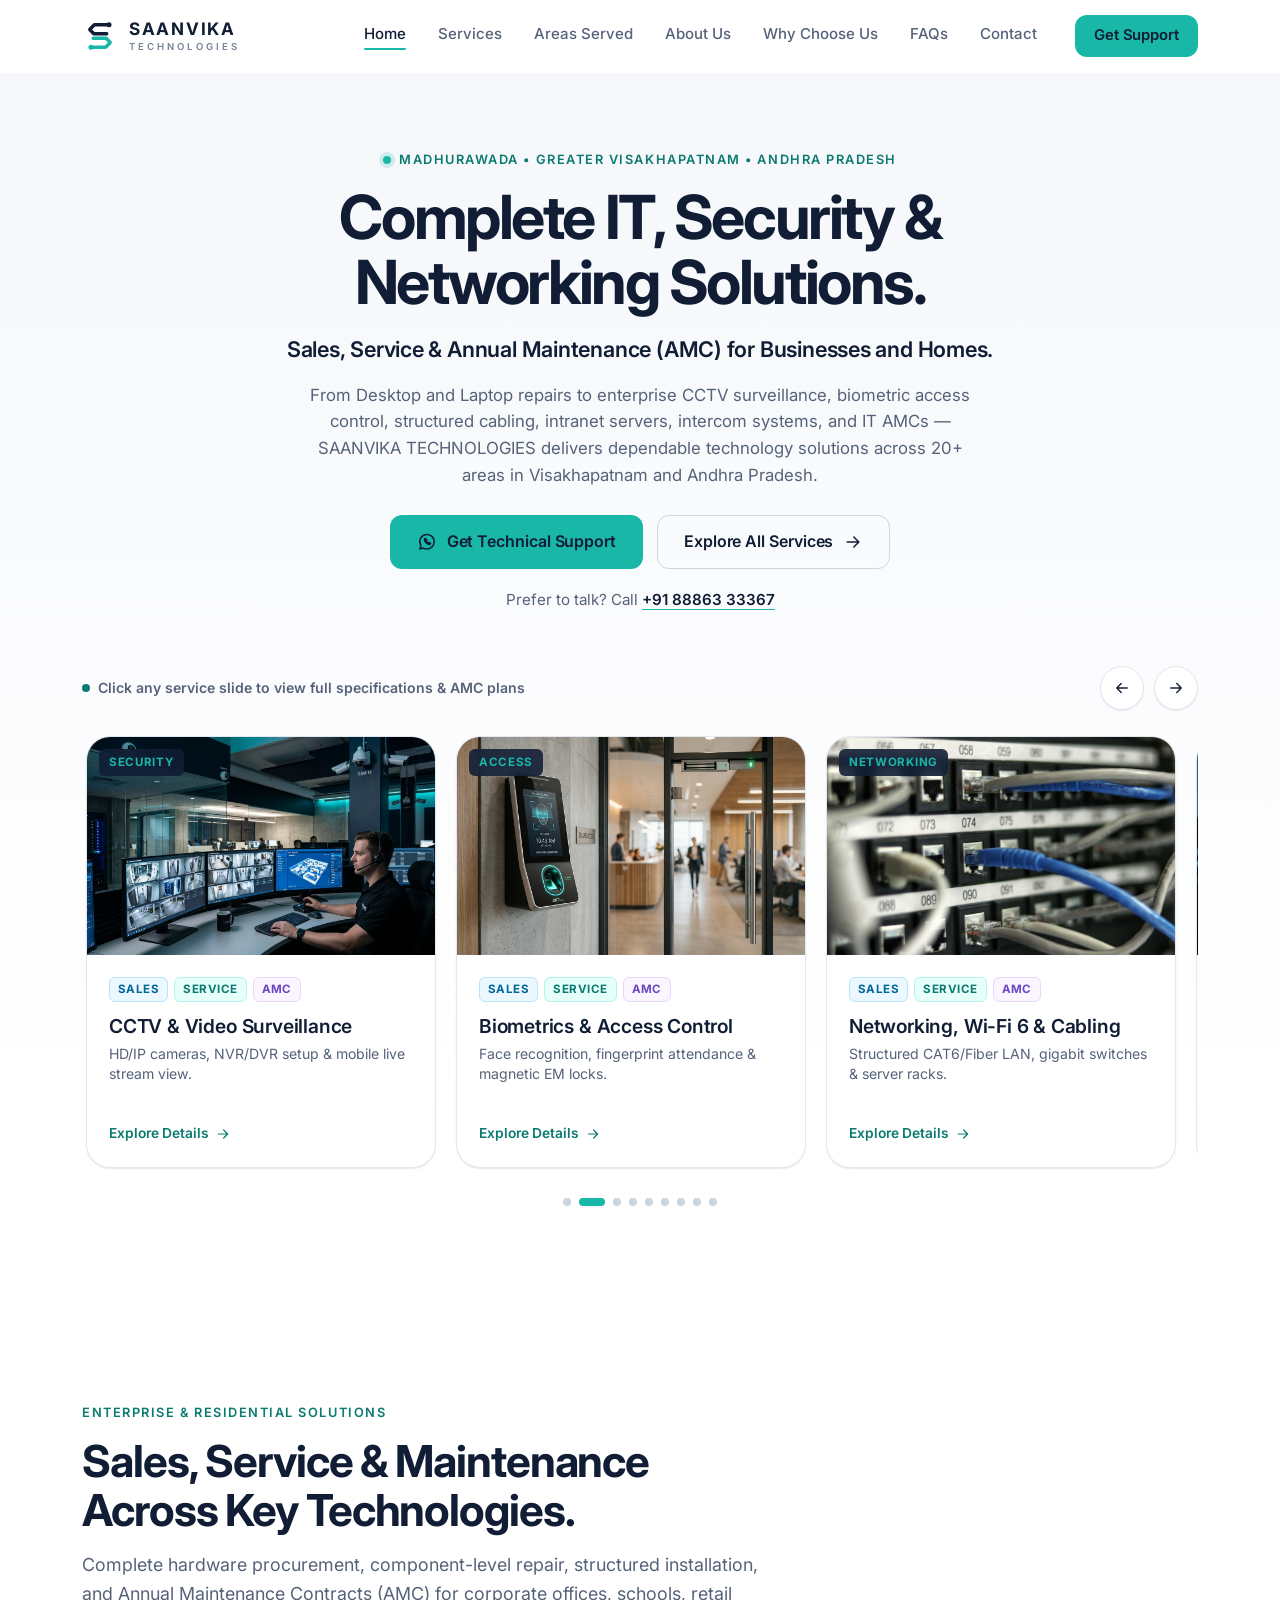
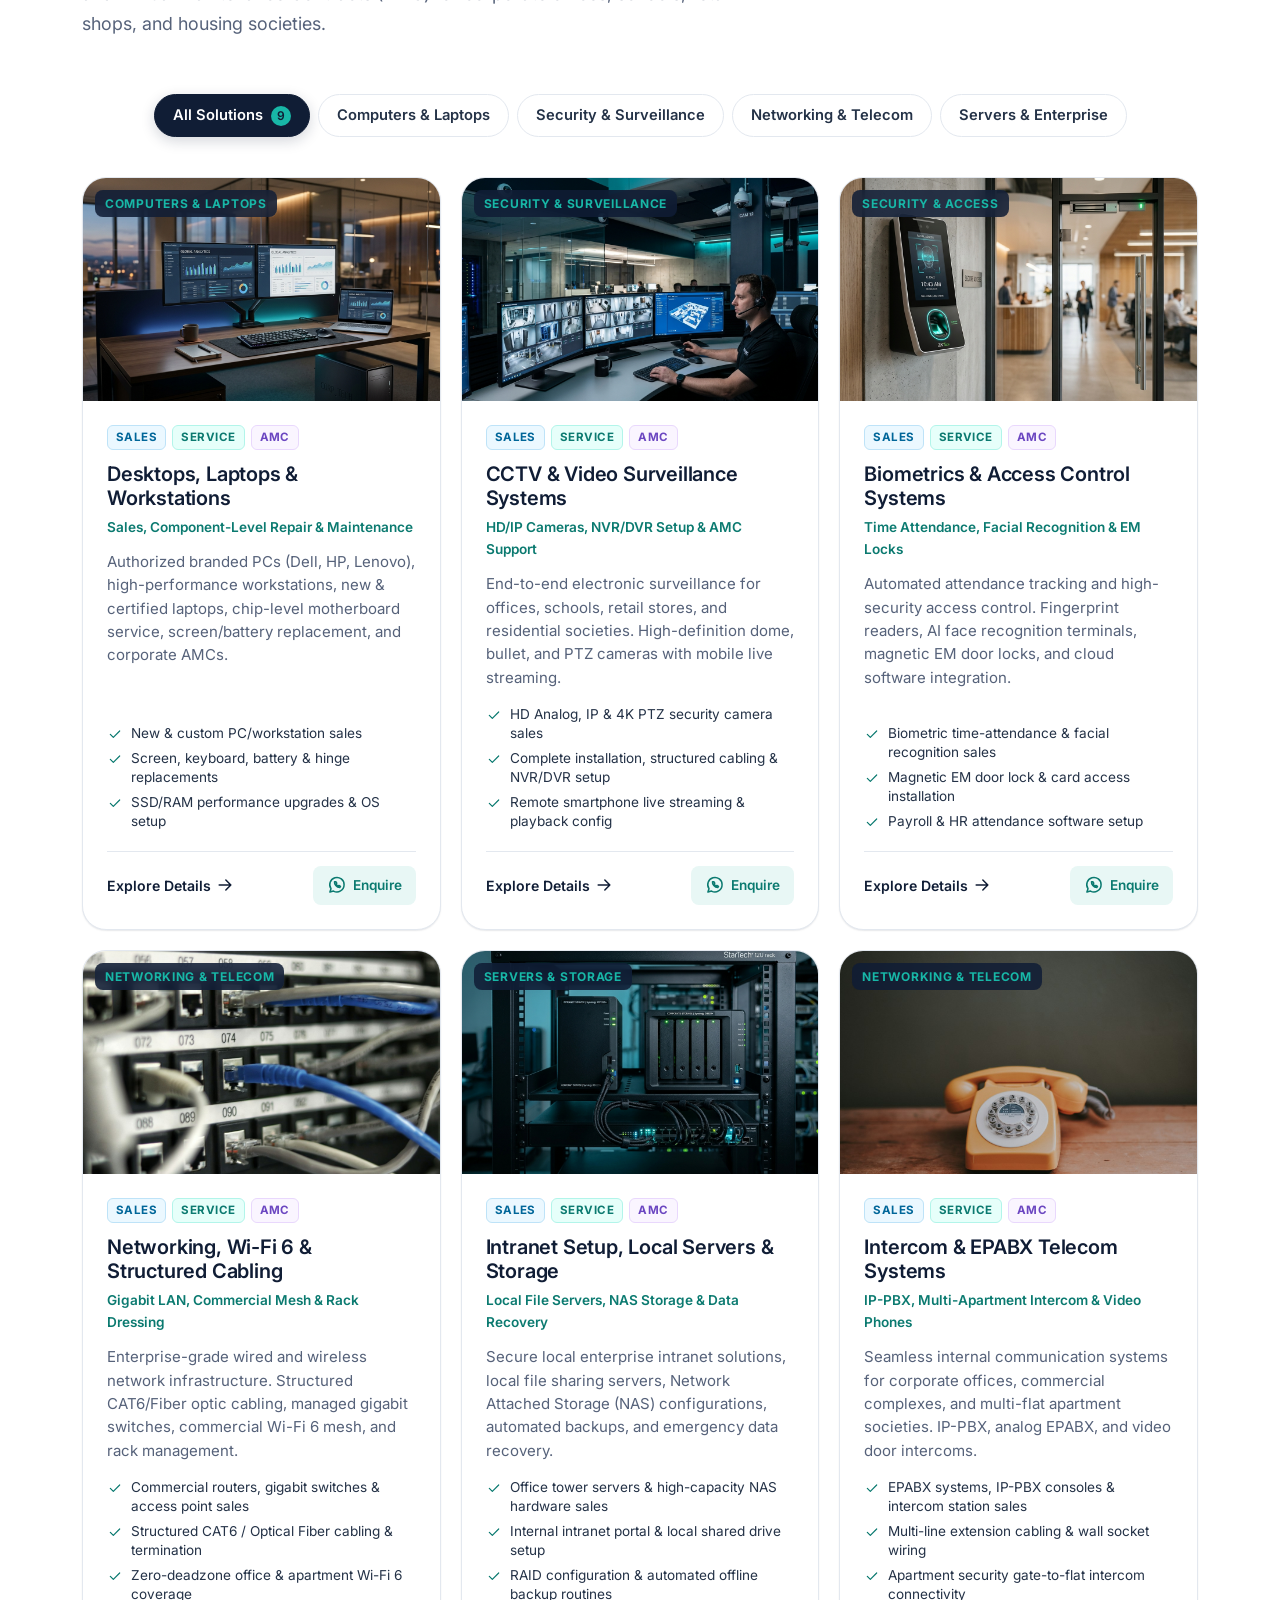
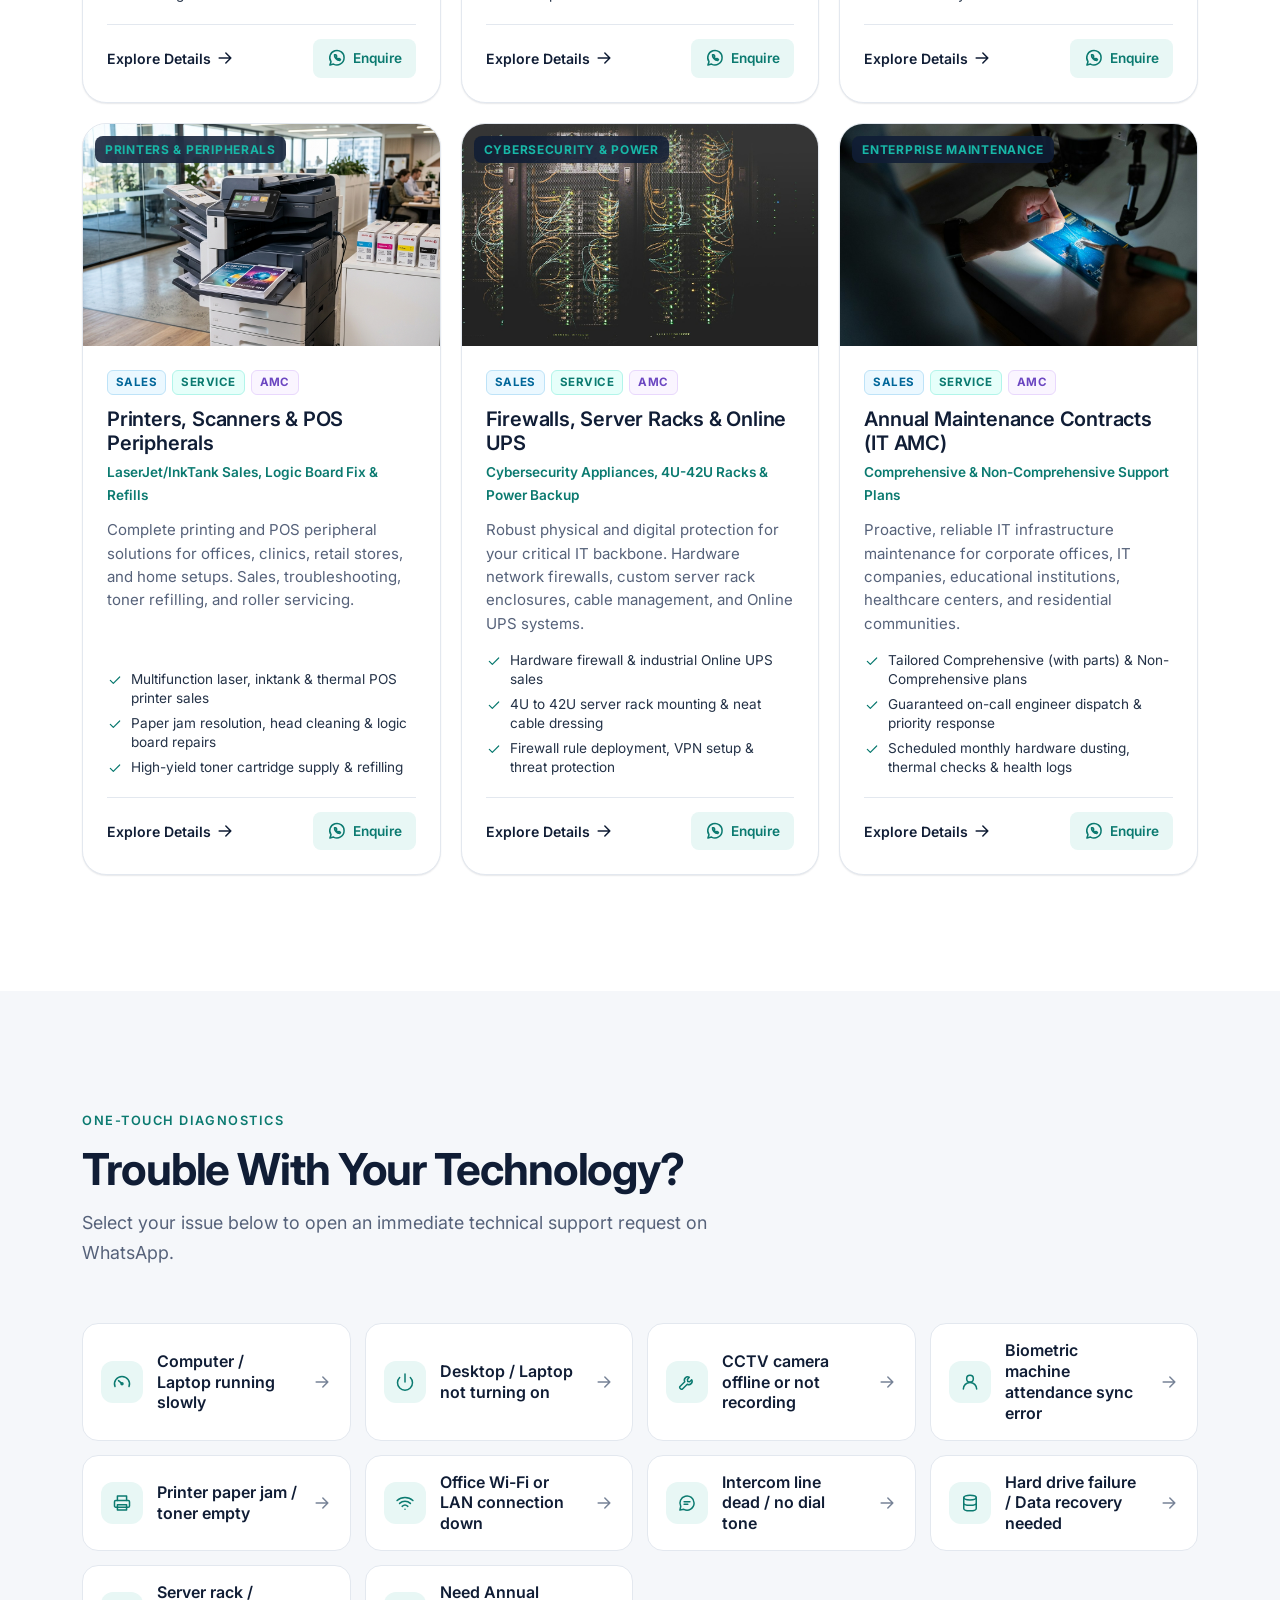
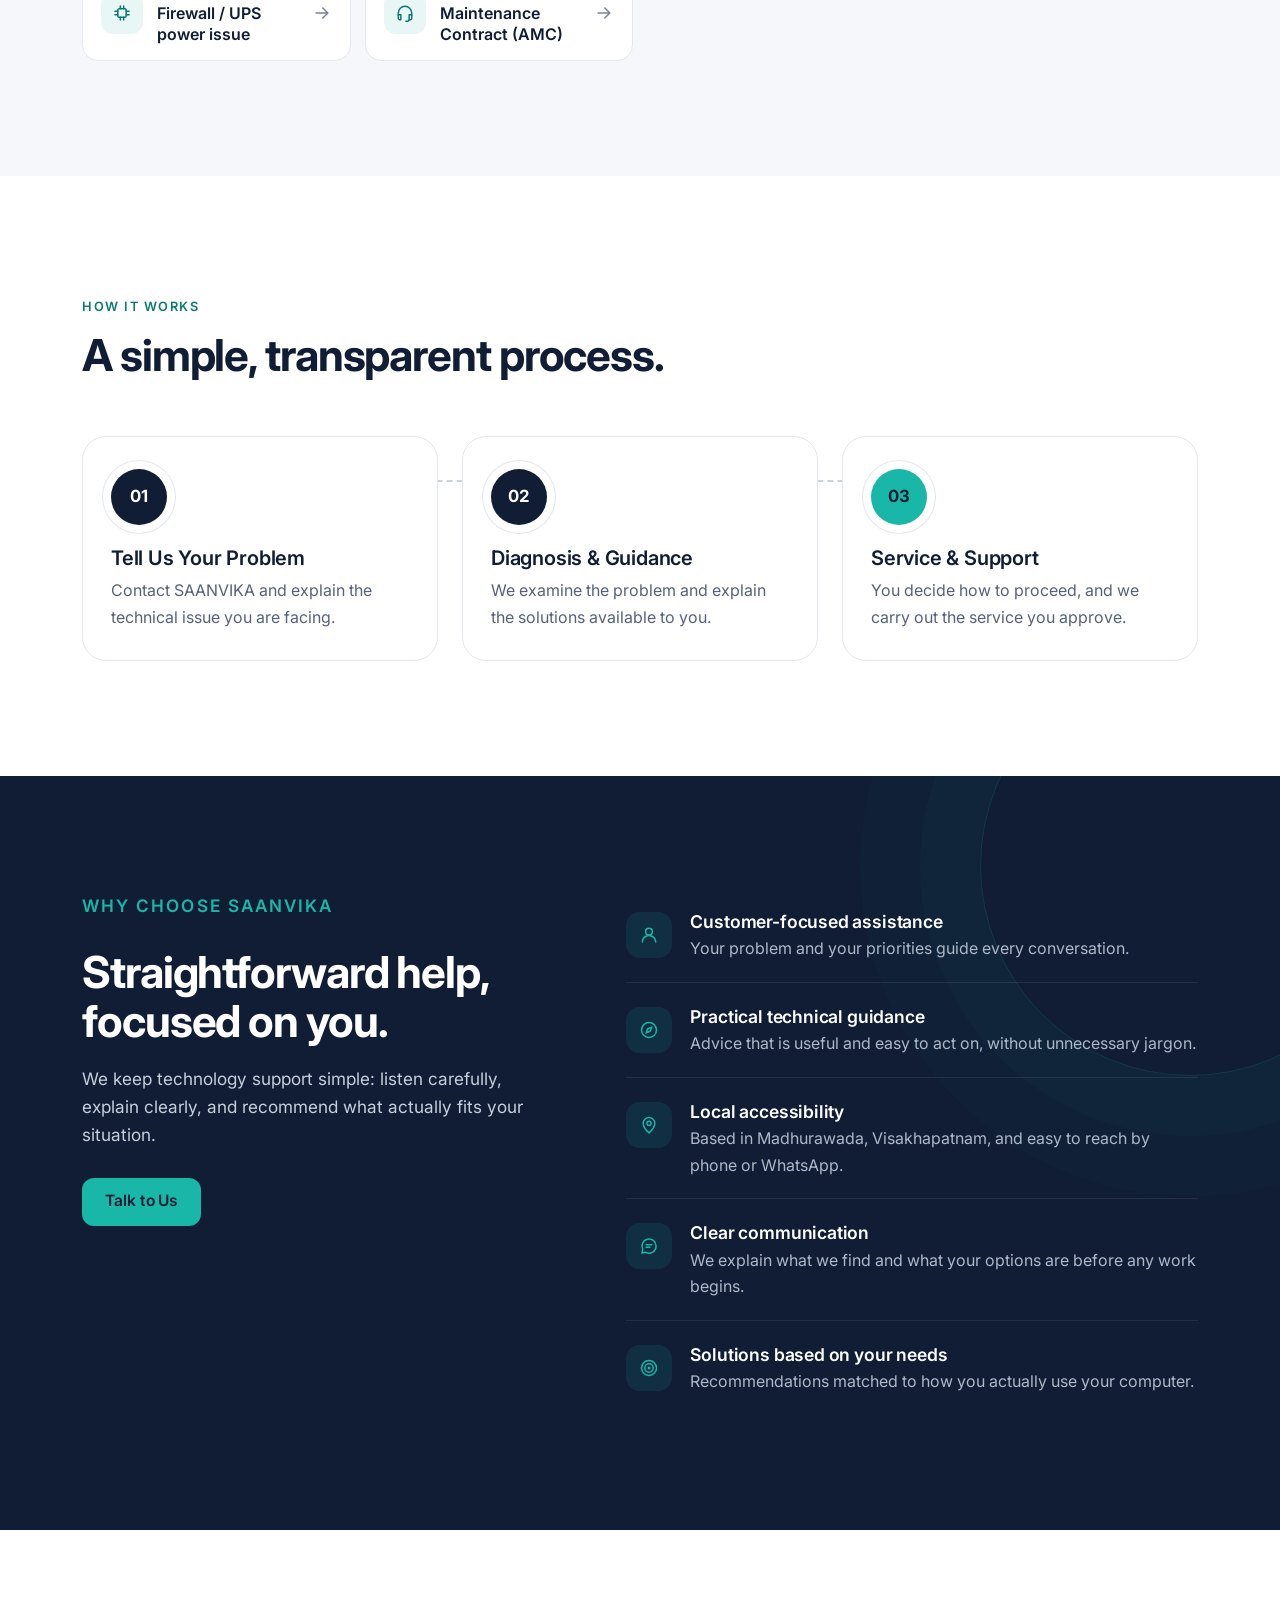
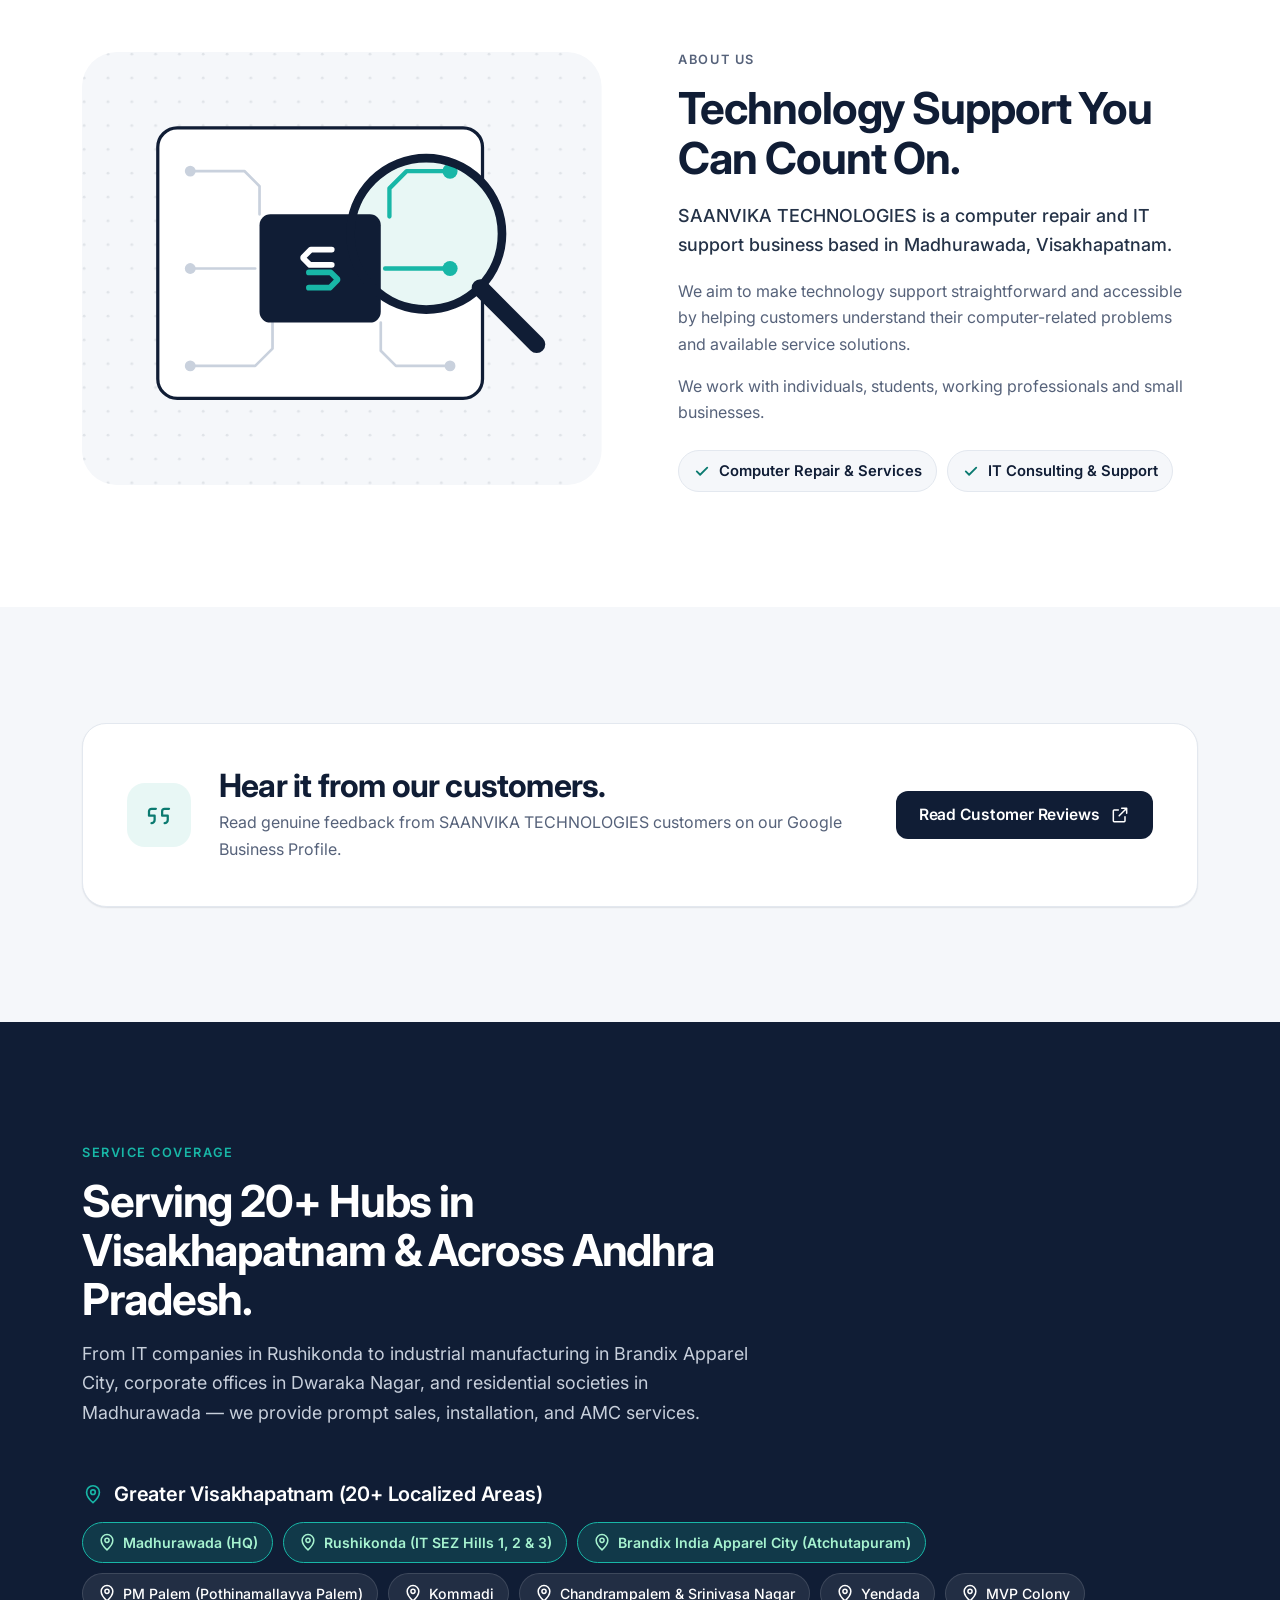
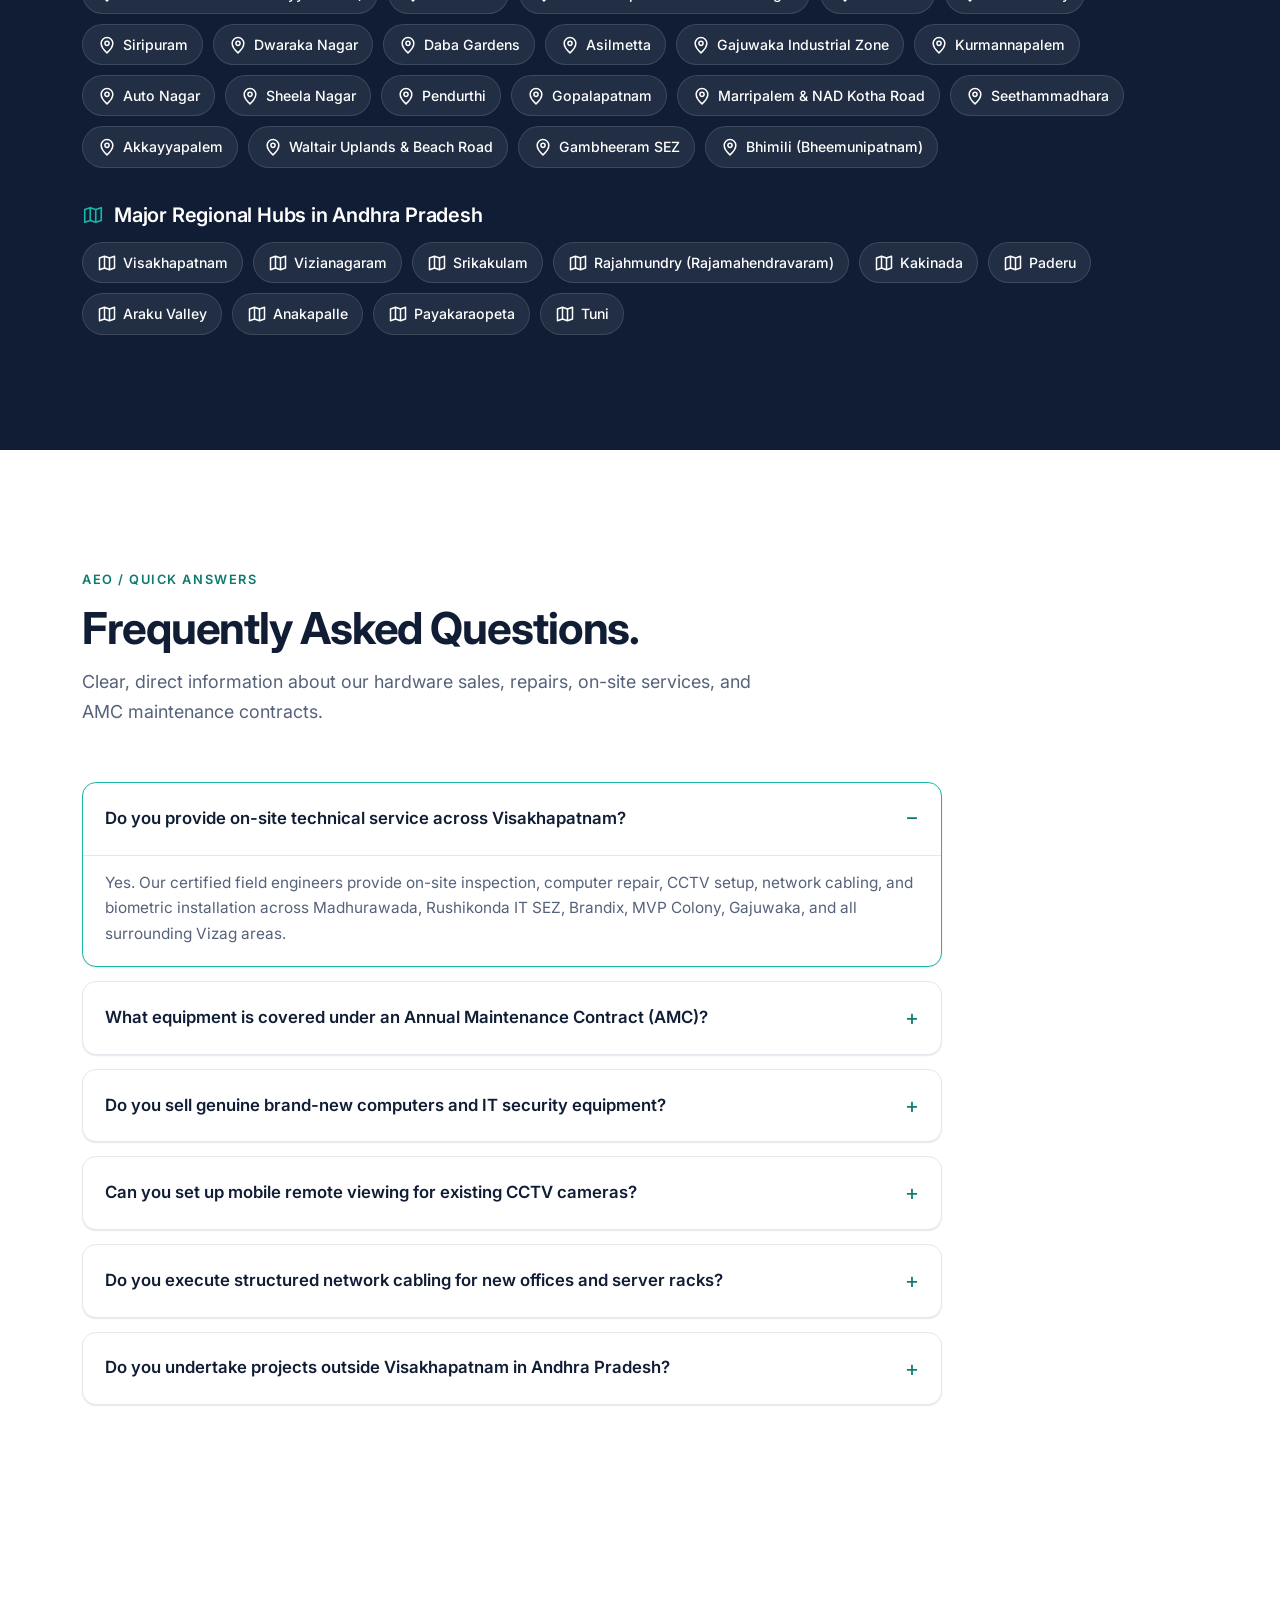
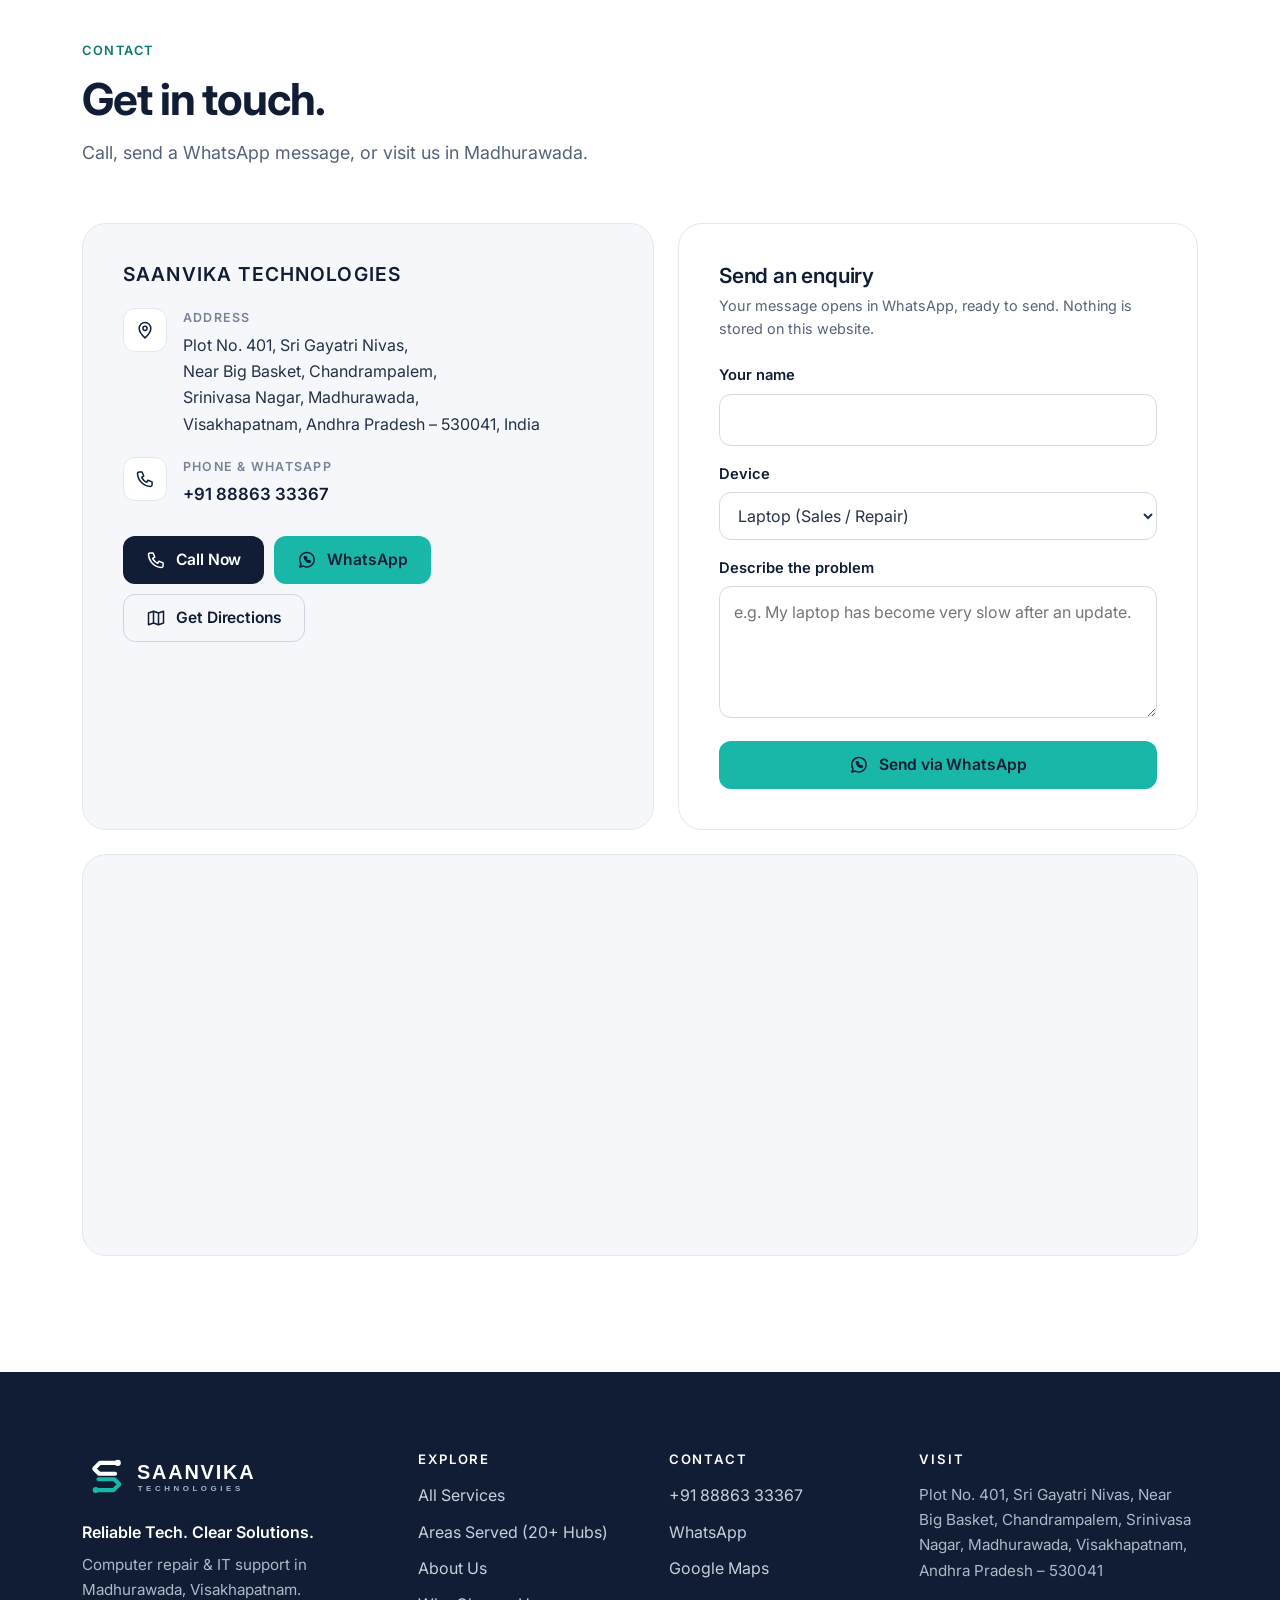
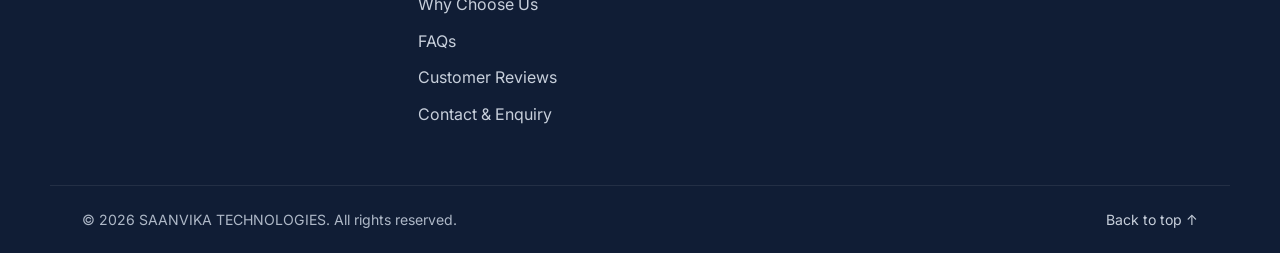
==== index.html @ 3fc5017a "feat: replace hero split section with unified auto-scrolling services carousel and navigation contro" ====
<!doctype html>
<html lang="en-IN">
<head>
  <meta charset="utf-8">
  <meta name="viewport" content="width=device-width, initial-scale=1, viewport-fit=cover">
  <title>SAANVIKA TECHNOLOGIES | Computer, CCTV, Biometric, Networking &amp; IT AMC Services in Visakhapatnam</title>
  <meta name="description" content="Sales, service, repair and AMC maintenance for Desktops, Laptops, Printers, CCTV Cameras, Biometrics, Networking, Intranet &amp; Intercoms in Madhurawada, Visakhapatnam &amp; across Andhra Pradesh. Call +91 88863 33367.">
  <meta name="keywords" content="computer repair madhurawada, laptop service visakhapatnam, cctv camera installation vizag, biometric attendance system visakhapatnam, office networking rushikonda it sez, epabx intercom repair brandix atchutapuram, it amc services vizag, printer repair mvp colony">
  <meta name="theme-color" content="#101D35">
  <link rel="canonical" href="https://www.saanvikatechnologies.com/">

  <!-- Geo Meta Tags for Local & Generative Engine Optimization (GEO) -->
  <meta name="geo.region" content="IN-AP">
  <meta name="geo.placename" content="Madhurawada, Visakhapatnam, Andhra Pradesh">
  <meta name="geo.position" content="17.8185;83.3518">
  <meta name="ICBM" content="17.8185, 83.3518">

  <!-- Open Graph / social -->
  <meta property="og:type" content="website">
  <meta property="og:site_name" content="SAANVIKA TECHNOLOGIES">
  <meta property="og:title" content="SAANVIKA TECHNOLOGIES — IT Hardware, Security, Networking &amp; AMC Services">
  <meta property="og:description" content="Sales, service and maintenance for Desktops, Laptops, CCTV, Biometrics, Networking, Intranet &amp; Intercom in Visakhapatnam &amp; Andhra Pradesh.">
  <meta property="og:url" content="https://www.saanvikatechnologies.com/">
  <meta property="og:image" content="https://www.saanvikatechnologies.com/assets/img/og-image.png">
  <meta property="og:image:width" content="1200">
  <meta property="og:image:height" content="630">
  <meta property="og:locale" content="en_IN">
  <meta name="twitter:card" content="summary_large_image">

  <link rel="icon" href="assets/brand/favicon.svg" type="image/svg+xml">
  <link rel="apple-touch-icon" href="assets/img/apple-touch-icon.png">
  <link rel="manifest" href="site.webmanifest">

  <link rel="preconnect" href="https://fonts.googleapis.com">
  <link rel="preconnect" href="https://fonts.gstatic.com" crossorigin>
  <link rel="stylesheet" href="https://fonts.googleapis.com/css2?family=Inter:wght@400;500;600;700&display=swap">
  <link rel="stylesheet" href="assets/css/styles.css">

  <script type="application/ld+json">
  {
    "@context": "https://schema.org",
    "@graph": [
      {
        "@type": "LocalBusiness",
        "@id": "https://www.saanvikatechnologies.com/#business",
        "name": "SAANVIKA TECHNOLOGIES",
        "slogan": "Reliable Tech. Clear Solutions.",
        "description": "Sales, service, repairs, and AMC maintenance for Desktops, Laptops, Printers, CCTV Surveillance, Biometrics, Networking, Intranet, and Intercom systems across Greater Visakhapatnam and Andhra Pradesh.",
        "url": "https://www.saanvikatechnologies.com/",
        "logo": "https://www.saanvikatechnologies.com/assets/img/apple-touch-icon.png",
        "image": "https://www.saanvikatechnologies.com/assets/img/og-image.png",
        "telephone": "+91-8886333367",
        "hasMap": "https://maps.app.goo.gl/uBvAg1Kp8fdG1vbHA",
        "address": {
          "@type": "PostalAddress",
          "streetAddress": "Plot No. 401, Sri Gayatri Nivas, Near Big Basket, Chandrampalem, Srinivasa Nagar, Madhurawada",
          "addressLocality": "Visakhapatnam",
          "addressRegion": "Andhra Pradesh",
          "postalCode": "530041",
          "addressCountry": "IN"
        },
        "geo": {
          "@type": "GeoCoordinates",
          "latitude": 17.8185,
          "longitude": 83.3518
        },
        "areaServed": [
          { "@type": "AdministrativeArea", "name": "Madhurawada" },
          { "@type": "AdministrativeArea", "name": "Rushikonda IT SEZ" },
          { "@type": "AdministrativeArea", "name": "Brandix India Apparel City" },
          { "@type": "AdministrativeArea", "name": "PM Palem" },
          { "@type": "AdministrativeArea", "name": "MVP Colony" },
          { "@type": "AdministrativeArea", "name": "Dwaraka Nagar" },
          { "@type": "AdministrativeArea", "name": "Gajuwaka" },
          { "@type": "City", "name": "Visakhapatnam" },
          { "@type": "City", "name": "Vizianagaram" },
          { "@type": "City", "name": "Srikakulam" },
          { "@type": "City", "name": "Rajahmundry" },
          { "@type": "City", "name": "Kakinada" }
        ],
        "knowsAbout": [
          "Desktop and Laptop Repair",
          "CCTV Camera Installation",
          "Biometric Time Attendance and Access Control",
          "Structured Network Cabling and Wi-Fi 6",
          "Office Intranet and File Server Setup",
          "Intercom and EPABX Telecom Systems",
          "Printer and Peripherals Repair",
          "Network Firewalls and Server Racks",
          "IT Annual Maintenance Contracts (AMC)"
        ],
        "hasOfferCatalog": {
          "@type": "OfferCatalog",
          "name": "IT Hardware, Security & Infrastructure Services",
          "itemListElement": [
            {
              "@type": "OfferCatalog",
              "name": "Desktops, Laptops & Workstations",
              "url": "https://www.saanvikatechnologies.com/services/desktop-laptop-services.html"
            },
            {
              "@type": "OfferCatalog",
              "name": "CCTV & Video Surveillance Systems",
              "url": "https://www.saanvikatechnologies.com/services/cctv-surveillance-systems.html"
            },
            {
              "@type": "OfferCatalog",
              "name": "Biometrics & Access Control Systems",
              "url": "https://www.saanvikatechnologies.com/services/biometrics-access-control.html"
            },
            {
              "@type": "OfferCatalog",
              "name": "Networking, Wi-Fi 6 & Structured Cabling",
              "url": "https://www.saanvikatechnologies.com/services/networking-wifi-solutions.html"
            },
            {
              "@type": "OfferCatalog",
              "name": "Intranet Setup, Local Servers & Storage",
              "url": "https://www.saanvikatechnologies.com/services/intranet-servers-storage.html"
            },
            {
              "@type": "OfferCatalog",
              "name": "Intercom & EPABX Telecom Systems",
              "url": "https://www.saanvikatechnologies.com/services/intercom-epabx-systems.html"
            },
            {
              "@type": "OfferCatalog",
              "name": "Printers, Scanners & POS Peripherals",
              "url": "https://www.saanvikatechnologies.com/services/printers-peripherals.html"
            },
            {
              "@type": "OfferCatalog",
              "name": "Firewalls, Server Racks & Online UPS",
              "url": "https://www.saanvikatechnologies.com/services/firewalls-server-racks-power.html"
            },
            {
              "@type": "OfferCatalog",
              "name": "Annual Maintenance Contracts (IT AMC)",
              "url": "https://www.saanvikatechnologies.com/services/it-amc-maintenance.html"
            }
          ]
        }
      },
      {
        "@type": "FAQPage",
        "@id": "https://www.saanvikatechnologies.com/#faq",
        "mainEntity": [
          {
            "@type": "Question",
            "name": "Do you provide on-site technical service and installation in Visakhapatnam?",
            "acceptedAnswer": {
              "@type": "Answer",
              "text": "Yes, SAANVIKA TECHNOLOGIES provides prompt on-site technical inspection, hardware delivery, CCTV and network installation, and repair services across Madhurawada, Rushikonda IT SEZ, Brandix, MVP Colony, Gajuwaka, and all greater Visakhapatnam localities."
            }
          },
          {
            "@type": "Question",
            "name": "What hardware do you cover under IT Annual Maintenance Contracts (AMC)?",
            "acceptedAnswer": {
              "@type": "Answer",
              "text": "Our Comprehensive and Non-Comprehensive AMCs cover Desktop PCs, Laptops, Printers, CCTV cameras, Biometric attendance machines, Wi-Fi networks, Server racks, and Intercom systems with scheduled monthly preventative maintenance and priority engineer support."
            }
          },
          {
            "@type": "Question",
            "name": "Do you supply new computers, CCTV cameras, and networking equipment?",
            "acceptedAnswer": {
              "@type": "Answer",
              "text": "Yes, we provide sales of genuine branded desktops, business laptops, HD/IP surveillance cameras, biometric scanners, routers, switches, and laser printers with manufacturer warranty and free initial configuration."
            }
          },
          {
            "@type": "Question",
            "name": "Do you serve areas outside Visakhapatnam in Andhra Pradesh?",
            "acceptedAnswer": {
              "@type": "Answer",
              "text": "Yes, we undertake corporate deployments, multi-site CCTV setups, and structured networking projects in major Andhra Pradesh cities including Vizianagaram, Srikakulam, Rajahmundry, Kakinada, Paderu, and Araku."
            }
          }
        ]
      }
    ]
  }
  </script>

  <script src="assets/js/config.js" defer></script>
  <script src="assets/js/main.js" defer></script>
</head>
<body>
  <a class="skip-link" href="#main">Skip to content</a>

  <!-- Icon sprite (original line icons) -->
  <svg width="0" height="0" style="position:absolute" aria-hidden="true" focusable="false">
    <defs>
      <symbol id="i-repair" viewBox="0 0 24 24"><path d="M14.7 6.3a4 4 0 0 0-5.4 5.4L3.6 17.4a1.4 1.4 0 0 0 0 2l1 1a1.4 1.4 0 0 0 2 0l5.7-5.7a4 4 0 0 0 5.4-5.4l-2.5 2.5-2.3-.4-.4-2.3z"/></symbol>
      <symbol id="i-support" viewBox="0 0 24 24"><path d="M4 15v-3a8 8 0 0 1 16 0v3"/><path d="M4 14h3v6H5.5A1.5 1.5 0 0 1 4 18.5zM20 14h-3v6h1.5a1.5 1.5 0 0 0 1.5-1.5z"/><path d="M17 20c0 1-1.5 2-4 2"/></symbol>
      <symbol id="i-laptop" viewBox="0 0 24 24"><rect x="4.5" y="5" width="15" height="10.5" rx="1.5"/><path d="M2 19h20"/></symbol>
      <symbol id="i-desktop" viewBox="0 0 24 24"><rect x="3" y="4" width="18" height="12" rx="1.5"/><path d="M8.5 20h7M12 16v4"/></symbol>
      <symbol id="i-chip" viewBox="0 0 24 24"><rect x="7" y="7" width="10" height="10" rx="1.5"/><path d="M10 3.5V7M14 3.5V7M10 17v3.5M14 17v3.5M3.5 10H7M3.5 14H7M17 10h3.5M17 14h3.5"/></symbol>
      <symbol id="i-software" viewBox="0 0 24 24"><rect x="3" y="4" width="18" height="16" rx="2"/><path d="M3 8.5h18M10 12l-2.2 2.2L10 16.4M14 12l2.2 2.2-2.2 2.2"/></symbol>
      <symbol id="i-screen" viewBox="0 0 24 24"><rect x="3" y="4" width="18" height="12.5" rx="1.5"/><path d="M12 16.5V20M8.5 20h7M13.5 7.5 11 10.5l2.5 1-2 2.5"/></symbol>
      <symbol id="i-printer" viewBox="0 0 24 24"><path d="M6.5 9V3.5h11V9"/><rect x="3" y="9" width="18" height="8" rx="1.5"/><path d="M6.5 14h11v6.5h-11z"/></symbol>
      <symbol id="i-wifi" viewBox="0 0 24 24"><path d="M2.5 9a14 14 0 0 1 19 0M5.5 12.5a9.5 9.5 0 0 1 13 0M8.6 16a5 5 0 0 1 6.8 0"/><path d="M12 19.5h.01"/></symbol>
      <symbol id="i-backup" viewBox="0 0 24 24"><ellipse cx="12" cy="5.5" rx="7.5" ry="2.8"/><path d="M4.5 5.5v13c0 1.5 3.4 2.8 7.5 2.8s7.5-1.3 7.5-2.8v-13M4.5 12c0 1.5 3.4 2.8 7.5 2.8s7.5-1.3 7.5-2.8"/></symbol>
      <symbol id="i-slow" viewBox="0 0 24 24"><path d="M3.6 17.5a9 9 0 1 1 16.8 0"/><path d="m12 14-4.2-3.6"/><circle cx="12" cy="14" r="1.2"/></symbol>
      <symbol id="i-power" viewBox="0 0 24 24"><path d="M12 2.5V12"/><path d="M18.4 6.6a9 9 0 1 1-12.8 0"/></symbol>
      <symbol id="i-shutdown" viewBox="0 0 24 24"><path d="M10.3 4 2.6 17.5A2 2 0 0 0 4.3 20.5h15.4a2 2 0 0 0 1.7-3L13.7 4a2 2 0 0 0-3.4 0z"/><path d="M12 9.5v4M12 16.8h.01"/></symbol>
      <symbol id="i-keyboard" viewBox="0 0 24 24"><rect x="2" y="6" width="20" height="12" rx="2"/><path d="M6 10h.01M10 10h.01M14 10h.01M18 10h.01M7.5 14h9"/></symbol>
      <symbol id="i-help" viewBox="0 0 24 24"><circle cx="12" cy="12" r="9"/><path d="M9.5 9.3a2.6 2.6 0 0 1 5 .9c0 1.7-2.5 2.3-2.5 3.8M12 17h.01"/></symbol>
      <symbol id="i-user" viewBox="0 0 24 24"><circle cx="12" cy="8" r="4"/><path d="M4 20.5a8 8 0 0 1 16 0"/></symbol>
      <symbol id="i-compass" viewBox="0 0 24 24"><circle cx="12" cy="12" r="9"/><path d="m15.5 8.5-2 5-5 2 2-5z"/></symbol>
      <symbol id="i-pin" viewBox="0 0 24 24"><path d="M12 21.5s-7-6.2-7-11.5a7 7 0 0 1 14 0c0 5.3-7 11.5-7 11.5z"/><circle cx="12" cy="10" r="2.5"/></symbol>
      <symbol id="i-chat" viewBox="0 0 24 24"><path d="M20.5 12a8.5 8.5 0 0 1-12.3 7.6L3.5 20.5l1-4.4A8.5 8.5 0 1 1 20.5 12z"/><path d="M8.5 10.5h7M8.5 13.5h4.5"/></symbol>
      <symbol id="i-target" viewBox="0 0 24 24"><circle cx="12" cy="12" r="9"/><circle cx="12" cy="12" r="5"/><circle cx="12" cy="12" r="1"/></symbol>
      <symbol id="i-phone" viewBox="0 0 24 24"><path d="M5 3.5h3.5l2 5L8 10a11.5 11.5 0 0 0 6 6l1.5-2.5 5 2V19a2 2 0 0 1-2 2A16.5 16.5 0 0 1 3 5.5a2 2 0 0 1 2-2z"/></symbol>
      <symbol id="i-whatsapp" viewBox="0 0 24 24"><path d="M20.5 11.8a8.6 8.6 0 0 1-12.7 7.5L3.5 20.5l1.3-4.1a8.6 8.6 0 1 1 15.7-4.6z"/><path d="M9 8.2c-.4 2.9 2.5 6.6 6.3 6.9l.9-1.5-1.9-1.1-.9.7a5 5 0 0 1-2.4-2.4l.7-.9-1.1-1.9z"/></symbol>
      <symbol id="i-arrow" viewBox="0 0 24 24"><path d="M5 12h14M13 6l6 6-6 6"/></symbol>
      <symbol id="i-map" viewBox="0 0 24 24"><path d="m9 4-6 2v14l6-2 6 2 6-2V4l-6 2zM9 4v14M15 6v14"/></symbol>
      <symbol id="i-mail" viewBox="0 0 24 24"><rect x="3" y="5" width="18" height="14" rx="2"/><path d="m3.5 6.5 8.5 6.5 8.5-6.5"/></symbol>
      <symbol id="i-clock" viewBox="0 0 24 24"><circle cx="12" cy="12" r="9"/><path d="M12 7v5l3 2"/></symbol>
      <symbol id="i-external" viewBox="0 0 24 24"><path d="M14 4h6v6M20 4l-9 9M18 14v5a1 1 0 0 1-1 1H5a1 1 0 0 1-1-1V7a1 1 0 0 1 1-1h5"/></symbol>
      <symbol id="i-quote" viewBox="0 0 24 24"><path d="M9.5 7H6a2 2 0 0 0-2 2v3.5h4.5V16A2.5 2.5 0 0 1 6 18.5M20 7h-3.5a2 2 0 0 0-2 2v3.5H19V16a2.5 2.5 0 0 1-2.5 2.5"/></symbol>
      <symbol id="i-check" viewBox="0 0 24 24"><path d="m5 12.5 4.5 4.5L19 7.5"/></symbol>
    </defs>
  </svg>

  <!-- ============ Header ============ -->
  <header class="site-header" id="top">
    <div class="container header-inner">
      <a class="brand" href="#home" aria-label="SAANVIKA TECHNOLOGIES — home">
        <img src="assets/brand/monogram.svg" alt="" width="36" height="36">
        <span class="brand-text"><span class="brand-name">SAANVIKA</span><span class="brand-sub">TECHNOLOGIES</span></span>
      </a>

      <nav class="nav" aria-label="Primary">
        <ul class="nav-list">
          <li><a href="#home">Home</a></li>
          <li><a href="#services">Services</a></li>
          <li><a href="#areas">Areas Served</a></li>
          <li><a href="#about">About Us</a></li>
          <li><a href="#why">Why Choose Us</a></li>
          <li><a href="#faq">FAQs</a></li>
          <li><a href="#contact">Contact</a></li>
        </ul>
      </nav>

      <div class="header-actions">
        <a class="btn btn-primary btn-sm header-cta" href="#contact">Get Support</a>
        <button class="menu-toggle" type="button" aria-expanded="false" aria-controls="mobile-menu" aria-label="Open menu">
          <span></span><span></span><span></span>
        </button>
      </div>
    </div>

    <div class="mobile-menu" id="mobile-menu" hidden>
      <nav aria-label="Mobile">
        <ul>
          <li><a href="#home">Home</a></li>
          <li><a href="#services">Services</a></li>
          <li><a href="#areas">Areas Served</a></li>
          <li><a href="#about">About Us</a></li>
          <li><a href="#why">Why Choose Us</a></li>
          <li><a href="#faq">FAQs</a></li>
          <li><a href="#contact">Contact</a></li>
        </ul>
      </nav>
      <div class="mobile-menu-actions">
        <a class="btn btn-dark btn-block" data-tel href="tel:+918886333367"><svg class="ic" aria-hidden="true"><use href="#i-phone"/></svg>Call +91 88863 33367</a>
        <a class="btn btn-primary btn-block" data-wa href="https://wa.me/918886333367" target="_blank" rel="noopener"><svg class="ic" aria-hidden="true"><use href="#i-whatsapp"/></svg>WhatsApp Us</a>
      </div>
    </div>
  </header>

  <main id="main">
    <!-- ============ Hero ============ -->
    <section class="hero" id="home">
      <div class="container">
        <div class="hero-header">
          <p class="eyebrow"><span class="dot" aria-hidden="true"></span>Madhurawada • Greater Visakhapatnam • Andhra Pradesh</p>
          <h1>Complete IT, Security &amp; Networking Solutions.</h1>
          <p class="hero-sub">Sales, Service &amp; Annual Maintenance (AMC) for Businesses and Homes.</p>
          <p class="hero-text">From Desktop and Laptop repairs to enterprise CCTV surveillance, biometric access control, structured cabling, intranet servers, intercom systems, and IT AMCs — SAANVIKA TECHNOLOGIES delivers dependable technology solutions across 20+ areas in Visakhapatnam and Andhra Pradesh.</p>
          <div class="hero-ctas">
            <a class="btn btn-primary btn-lg" data-wa href="https://wa.me/918886333367" target="_blank" rel="noopener">
              <svg class="ic" aria-hidden="true"><use href="#i-whatsapp"/></svg>Get Technical Support
            </a>
            <a class="btn btn-ghost btn-lg" href="#services">Explore All Services<svg class="ic" aria-hidden="true"><use href="#i-arrow"/></svg></a>
          </div>
          <p class="hero-call">Prefer to talk? Call <a data-tel href="tel:+918886333367">+91 88863 33367</a></p>
        </div>

        <!-- ============ Hero Services Auto Carousel ============ -->
        <div class="hero-carousel-section" aria-label="Our core services carousel">
          <div class="hero-carousel-controls">
            <span class="carousel-hint"><span class="dot-live" aria-hidden="true"></span> Click any service slide to view full specifications &amp; AMC plans</span>
            <div class="carousel-nav-buttons">
              <button class="carousel-nav-btn prev" id="hero-carousel-prev" type="button" aria-label="Previous service slide">
                <svg class="ic" aria-hidden="true"><use href="#i-arrow"/></svg>
              </button>
              <button class="carousel-nav-btn next" id="hero-carousel-next" type="button" aria-label="Next service slide">
                <svg class="ic" aria-hidden="true"><use href="#i-arrow"/></svg>
              </button>
            </div>
          </div>

          <div class="hero-carousel-container" id="hero-carousel-container">
            <div class="hero-carousel-track" id="hero-carousel-track" role="region" aria-live="polite">

              <a href="services/desktop-laptop-services.html" class="hero-slide-card">
                <div class="slide-media">
                  <span class="slide-category">Computers</span>
                  <img src="assets/img/services/desktop-laptop-services.jpg" alt="Desktops, Laptops and Workstations" loading="eager" width="380" height="230">
                </div>
                <div class="slide-body">
                  <div class="s-badges">
                    <span class="badge-tag badge-sales">Sales</span>
                    <span class="badge-tag badge-service">Service</span>
                    <span class="badge-tag badge-amc">AMC</span>
                  </div>
                  <h3>Desktops, Laptops &amp; Workstations</h3>
                  <p class="slide-tagline">Branded PCs, chip-level laptop repairs &amp; corporate AMC.</p>
                  <span class="slide-cta">Explore Details <svg class="ic" aria-hidden="true"><use href="#i-arrow"/></svg></span>
                </div>
              </a>

              <a href="services/cctv-surveillance-systems.html" class="hero-slide-card">
                <div class="slide-media">
                  <span class="slide-category">Security</span>
                  <img src="assets/img/services/cctv-surveillance-systems.jpg" alt="CCTV and Video Surveillance Systems" loading="eager" width="380" height="230">
                </div>
                <div class="slide-body">
                  <div class="s-badges">
                    <span class="badge-tag badge-sales">Sales</span>
                    <span class="badge-tag badge-service">Service</span>
                    <span class="badge-tag badge-amc">AMC</span>
                  </div>
                  <h3>CCTV &amp; Video Surveillance</h3>
                  <p class="slide-tagline">HD/IP cameras, NVR/DVR setup &amp; mobile live stream view.</p>
                  <span class="slide-cta">Explore Details <svg class="ic" aria-hidden="true"><use href="#i-arrow"/></svg></span>
                </div>
              </a>

              <a href="services/biometrics-access-control.html" class="hero-slide-card">
                <div class="slide-media">
                  <span class="slide-category">Access</span>
                  <img src="assets/img/services/biometrics-access-control.jpg" alt="Biometrics and Access Control Systems" loading="eager" width="380" height="230">
                </div>
                <div class="slide-body">
                  <div class="s-badges">
                    <span class="badge-tag badge-sales">Sales</span>
                    <span class="badge-tag badge-service">Service</span>
                    <span class="badge-tag badge-amc">AMC</span>
                  </div>
                  <h3>Biometrics &amp; Access Control</h3>
                  <p class="slide-tagline">Face recognition, fingerprint attendance &amp; magnetic EM locks.</p>
                  <span class="slide-cta">Explore Details <svg class="ic" aria-hidden="true"><use href="#i-arrow"/></svg></span>
                </div>
              </a>

              <a href="services/networking-wifi-solutions.html" class="hero-slide-card">
                <div class="slide-media">
                  <span class="slide-category">Networking</span>
                  <img src="assets/img/services/networking-wifi-solutions.jpg" alt="Networking, Wi-Fi 6 and Structured Cabling" loading="eager" width="380" height="230">
                </div>
                <div class="slide-body">
                  <div class="s-badges">
                    <span class="badge-tag badge-sales">Sales</span>
                    <span class="badge-tag badge-service">Service</span>
                    <span class="badge-tag badge-amc">AMC</span>
                  </div>
                  <h3>Networking, Wi-Fi 6 &amp; Cabling</h3>
                  <p class="slide-tagline">Structured CAT6/Fiber LAN, gigabit switches &amp; server racks.</p>
                  <span class="slide-cta">Explore Details <svg class="ic" aria-hidden="true"><use href="#i-arrow"/></svg></span>
                </div>
              </a>

              <a href="services/intranet-servers-storage.html" class="hero-slide-card">
                <div class="slide-media">
                  <span class="slide-category">Servers</span>
                  <img src="assets/img/services/intranet-servers-storage.jpg" alt="Intranet Setup, Local Servers and Storage" loading="lazy" width="380" height="230">
                </div>
                <div class="slide-body">
                  <div class="s-badges">
                    <span class="badge-tag badge-sales">Sales</span>
                    <span class="badge-tag badge-service">Service</span>
                    <span class="badge-tag badge-amc">AMC</span>
                  </div>
                  <h3>Intranet, Local Servers &amp; NAS</h3>
                  <p class="slide-tagline">In-house file servers, automated backups &amp; data recovery.</p>
                  <span class="slide-cta">Explore Details <svg class="ic" aria-hidden="true"><use href="#i-arrow"/></svg></span>
                </div>
              </a>

              <a href="services/intercom-epabx-systems.html" class="hero-slide-card">
                <div class="slide-media">
                  <span class="slide-category">Telecom</span>
                  <img src="assets/img/services/intercom-epabx-systems.jpg" alt="Intercom and EPABX Telecom Systems" loading="lazy" width="380" height="230">
                </div>
                <div class="slide-body">
                  <div class="s-badges">
                    <span class="badge-tag badge-sales">Sales</span>
                    <span class="badge-tag badge-service">Service</span>
                    <span class="badge-tag badge-amc">AMC</span>
                  </div>
                  <h3>Intercom &amp; EPABX Telecom</h3>
                  <p class="slide-tagline">Office IP-PBX, multi-flat apartment intercoms &amp; video phones.</p>
                  <span class="slide-cta">Explore Details <svg class="ic" aria-hidden="true"><use href="#i-arrow"/></svg></span>
                </div>
              </a>

              <a href="services/printers-peripherals.html" class="hero-slide-card">
                <div class="slide-media">
                  <span class="slide-category">Printers</span>
                  <img src="assets/img/services/printers-peripherals.jpg" alt="Printers, Scanners and POS Peripherals" loading="lazy" width="380" height="230">
                </div>
                <div class="slide-body">
                  <div class="s-badges">
                    <span class="badge-tag badge-sales">Sales</span>
                    <span class="badge-tag badge-service">Service</span>
                    <span class="badge-tag badge-amc">AMC</span>
                  </div>
                  <h3>Printers &amp; POS Peripherals</h3>
                  <p class="slide-tagline">LaserJet sales, roller repairs, toner refills &amp; fleet AMCs.</p>
                  <span class="slide-cta">Explore Details <svg class="ic" aria-hidden="true"><use href="#i-arrow"/></svg></span>
                </div>
              </a>

              <a href="services/firewalls-server-racks-power.html" class="hero-slide-card">
                <div class="slide-media">
                  <span class="slide-category">Power &amp; Security</span>
                  <img src="assets/img/services/firewalls-server-racks-power.jpg" alt="Firewalls, Server Racks and Online UPS" loading="lazy" width="380" height="230">
                </div>
                <div class="slide-body">
                  <div class="s-badges">
                    <span class="badge-tag badge-sales">Sales</span>
                    <span class="badge-tag badge-service">Service</span>
                    <span class="badge-tag badge-amc">AMC</span>
                  </div>
                  <h3>Firewalls, Server Racks &amp; UPS</h3>
                  <p class="slide-tagline">Hardware firewalls, 4U-42U racks &amp; Online UPS power backup.</p>
                  <span class="slide-cta">Explore Details <svg class="ic" aria-hidden="true"><use href="#i-arrow"/></svg></span>
                </div>
              </a>

              <a href="services/it-amc-maintenance.html" class="hero-slide-card">
                <div class="slide-media">
                  <span class="slide-category">Enterprise</span>
                  <img src="assets/img/services/it-amc-maintenance.jpg" alt="Annual Maintenance Contracts (IT AMC)" loading="lazy" width="380" height="230">
                </div>
                <div class="slide-body">
                  <div class="s-badges">
                    <span class="badge-tag badge-sales">Comprehensive</span>
                    <span class="badge-tag badge-service">Non-Comp</span>
                    <span class="badge-tag badge-amc">SLA</span>
                  </div>
                  <h3>Annual Maintenance Contracts (AMC)</h3>
                  <p class="slide-tagline">Priority engineer visits, hardware repairs &amp; routine checkups.</p>
                  <span class="slide-cta">Explore Details <svg class="ic" aria-hidden="true"><use href="#i-arrow"/></svg></span>
                </div>
              </a>

            </div>
          </div>

          <div class="hero-carousel-dots" id="hero-carousel-dots" role="tablist" aria-label="Carousel slide indicator"></div>
        </div>
      </div>
    </section>

    <!-- ============ Services ============ -->
    <section class="section" id="services" aria-labelledby="services-title">
      <div class="container">
        <div class="section-head">
          <p class="eyebrow">Enterprise &amp; Residential Solutions</p>
          <h2 id="services-title">Sales, Service &amp; Maintenance Across Key Technologies.</h2>
          <p class="lead">Complete hardware procurement, component-level repair, structured installation, and Annual Maintenance Contracts (AMC) for corporate offices, schools, retail shops, and housing societies.</p>
        </div>

        <!-- Filter tabs for services -->
        <div class="category-filters" id="category-filters" role="tablist" aria-label="Service categories">
          <button class="filter-btn active" type="button" data-filter="all" role="tab" aria-selected="true">All Solutions <span class="filter-count">9</span></button>
          <button class="filter-btn" type="button" data-filter="computers" role="tab" aria-selected="false">Computers &amp; Laptops</button>
          <button class="filter-btn" type="button" data-filter="security" role="tab" aria-selected="false">Security &amp; Surveillance</button>
          <button class="filter-btn" type="button" data-filter="networking" role="tab" aria-selected="false">Networking &amp; Telecom</button>
          <button class="filter-btn" type="button" data-filter="enterprise" role="tab" aria-selected="false">Servers &amp; Enterprise</button>
        </div>

        <div class="services-grid" id="services-grid">
          <noscript>
            <ul class="noscript-list">
              <li><a href="services/desktop-laptop-services.html"><strong>Desktops, Laptops &amp; Workstations</strong> — Sales, Chip-Level Repair &amp; Maintenance</a></li>
              <li><a href="services/cctv-surveillance-systems.html"><strong>CCTV &amp; Surveillance Systems</strong> — HD/IP Cameras, NVR/DVR Setup &amp; AMC</a></li>
              <li><a href="services/biometrics-access-control.html"><strong>Biometrics &amp; Access Control</strong> — Attendance Systems &amp; EM Locks</a></li>
              <li><a href="services/networking-wifi-solutions.html"><strong>Networking &amp; Wi-Fi 6</strong> — Structured Cabling, Switches &amp; Routers</a></li>
              <li><a href="services/intranet-servers-storage.html"><strong>Intranet Setup, Local Servers &amp; Storage</strong> — File Servers &amp; Data Recovery</a></li>
              <li><a href="services/intercom-epabx-systems.html"><strong>Intercom &amp; EPABX Telecom</strong> — Office PBX &amp; Apartment Intercoms</a></li>
              <li><a href="services/printers-peripherals.html"><strong>Printers &amp; Peripherals</strong> — LaserJet, InkTank Sales, Refills &amp; Service</a></li>
              <li><a href="services/firewalls-server-racks-power.html"><strong>Firewalls, Server Racks &amp; Online UPS</strong> — Security &amp; Power Backup</a></li>
              <li><a href="services/it-amc-maintenance.html"><strong>Annual Maintenance Contracts (IT AMC)</strong> — Corporate &amp; Residential Maintenance</a></li>
            </ul>
          </noscript>
        </div>
      </div>
    </section>

    <!-- ============ Common problems ============ -->
    <section class="section section-soft" id="problems" aria-labelledby="problems-title">
      <div class="container">
        <div class="section-head">
          <p class="eyebrow">One-Touch Diagnostics</p>
          <h2 id="problems-title">Trouble With Your Technology?</h2>
          <p class="lead">Select your issue below to open an immediate technical support request on WhatsApp.</p>
        </div>
        <ul class="problems-grid" id="problems-grid" role="list"></ul>
      </div>
    </section>

    <!-- ============ How it works ============ -->
    <section class="section" id="process" aria-labelledby="process-title">
      <div class="container">
        <div class="section-head">
          <p class="eyebrow">How it works</p>
          <h2 id="process-title">A simple, transparent process.</h2>
        </div>
        <ol class="steps" role="list">
          <li class="step">
            <span class="step-num">01</span>
            <h3>Tell Us Your Problem</h3>
            <p>Contact SAANVIKA and explain the technical issue you are facing.</p>
          </li>
          <li class="step">
            <span class="step-num">02</span>
            <h3>Diagnosis &amp; Guidance</h3>
            <p>We examine the problem and explain the solutions available to you.</p>
          </li>
          <li class="step">
            <span class="step-num">03</span>
            <h3>Service &amp; Support</h3>
            <p>You decide how to proceed, and we carry out the service you approve.</p>
          </li>
        </ol>
      </div>
    </section>

    <!-- ============ Why choose ============ -->
    <section class="section section-dark" id="why" aria-labelledby="why-title">
      <div class="container why-grid">
        <div class="why-intro">
          <p class="eyebrow eyebrow-light">Why choose SAANVIKA</p>
          <h2 id="why-title">Straightforward help, focused on you.</h2>
          <p>We keep technology support simple: listen carefully, explain clearly, and recommend what actually fits your situation.</p>
          <a class="btn btn-primary" href="#contact">Talk to Us</a>
        </div>
        <ul class="why-list" role="list">
          <li><span class="why-ic"><svg class="ic" aria-hidden="true"><use href="#i-user"/></svg></span><div><h3>Customer-focused assistance</h3><p>Your problem and your priorities guide every conversation.</p></div></li>
          <li><span class="why-ic"><svg class="ic" aria-hidden="true"><use href="#i-compass"/></svg></span><div><h3>Practical technical guidance</h3><p>Advice that is useful and easy to act on, without unnecessary jargon.</p></div></li>
          <li><span class="why-ic"><svg class="ic" aria-hidden="true"><use href="#i-pin"/></svg></span><div><h3>Local accessibility</h3><p>Based in Madhurawada, Visakhapatnam, and easy to reach by phone or WhatsApp.</p></div></li>
          <li><span class="why-ic"><svg class="ic" aria-hidden="true"><use href="#i-chat"/></svg></span><div><h3>Clear communication</h3><p>We explain what we find and what your options are before any work begins.</p></div></li>
          <li><span class="why-ic"><svg class="ic" aria-hidden="true"><use href="#i-target"/></svg></span><div><h3>Solutions based on your needs</h3><p>Recommendations matched to how you actually use your computer.</p></div></li>
        </ul>
      </div>
    </section>

    <!-- ============ About ============ -->
    <section class="section" id="about" aria-labelledby="about-title">
      <div class="container about-grid">
        <div class="about-art" aria-hidden="true">
          <svg viewBox="0 0 480 400" role="presentation">
            <defs>
              <pattern id="dots2" width="22" height="22" patternUnits="userSpaceOnUse"><circle cx="2" cy="2" r="1.3" fill="#101D35" opacity=".09"/></pattern>
              <clipPath id="lens"><circle cx="318" cy="168" r="70"/></clipPath>
            </defs>
            <rect width="480" height="400" rx="32" fill="#F5F7FA"/>
            <rect width="480" height="400" rx="32" fill="url(#dots2)"/>
            <!-- circuit board -->
            <rect x="70" y="70" width="300" height="250" rx="18" fill="#FFFFFF" stroke="#101D35" stroke-width="3"/>
            <g fill="none" stroke="#C9D1DD" stroke-width="2.5" stroke-linecap="round" stroke-linejoin="round">
              <path d="M100 110h50l14 14v26M100 290h60l16-16v-24M340 110h-40l-16 16v26M340 290h-50l-14-14v-26M100 200h60M280 200h60"/>
            </g>
            <g fill="#C9D1DD"><circle cx="100" cy="110" r="5"/><circle cx="100" cy="290" r="5"/><circle cx="340" cy="110" r="5"/><circle cx="340" cy="290" r="5"/><circle cx="100" cy="200" r="5"/><circle cx="340" cy="200" r="5"/></g>
            <rect x="164" y="150" width="112" height="100" rx="10" fill="#101D35"/>
            <g transform="translate(192 172) scale(.88)" fill="none" stroke-width="6" stroke-linecap="round" stroke-linejoin="round">
              <path d="M44 12H22l-8 8v1l7 7h23" stroke="#FFFFFF"/>
              <path d="M20 36h23l7 7v1l-8 8H20" stroke="#18B7A7"/>
            </g>
            <!-- magnifier -->
            <g clip-path="url(#lens)">
              <rect x="240" y="90" width="160" height="160" fill="#E8F7F5"/>
              <g fill="none" stroke="#18B7A7" stroke-width="4" stroke-linecap="round" stroke-linejoin="round">
                <path d="M340 110h-40l-16 16v26M280 200h60"/>
              </g>
              <rect x="164" y="150" width="112" height="100" rx="10" fill="#101D35"/>
              <circle cx="340" cy="110" r="7" fill="#18B7A7"/><circle cx="340" cy="200" r="7" fill="#18B7A7"/>
            </g>
            <circle cx="318" cy="168" r="70" fill="none" stroke="#101D35" stroke-width="8"/>
            <path d="m368 218 52 52" stroke="#101D35" stroke-width="16" stroke-linecap="round"/>
          </svg>
        </div>
        <div class="about-copy">
          <p class="eyebrow">About us</p>
          <h2 id="about-title">Technology Support You Can Count On.</h2>
          <p class="lead">SAANVIKA TECHNOLOGIES is a computer repair and IT support business based in Madhurawada, Visakhapatnam.</p>
          <p>We aim to make technology support straightforward and accessible by helping customers understand their computer-related problems and available service solutions.</p>
          <p>We work with individuals, students, working professionals and small businesses.</p>
          <ul class="ticks" role="list">
            <li><svg class="ic" aria-hidden="true"><use href="#i-check"/></svg>Computer Repair &amp; Services</li>
            <li><svg class="ic" aria-hidden="true"><use href="#i-check"/></svg>IT Consulting &amp; Support</li>
          </ul>
        </div>
      </div>
    </section>

    <!-- ============ Reviews ============ -->
    <section class="section section-soft" id="reviews" aria-labelledby="reviews-title">
      <div class="container">
        <div class="reviews-card">
          <span class="reviews-ic" aria-hidden="true"><svg class="ic"><use href="#i-quote"/></svg></span>
          <div>
            <h2 id="reviews-title">Hear it from our customers.</h2>
            <p>Read genuine feedback from SAANVIKA TECHNOLOGIES customers on our Google Business Profile.</p>
          </div>
          <a class="btn btn-dark" data-maps href="https://maps.app.goo.gl/uBvAg1Kp8fdG1vbHA?g_st=aw" target="_blank" rel="noopener">
            Read Customer Reviews<svg class="ic" aria-hidden="true"><use href="#i-external"/></svg>
          </a>
        </div>
      </div>
    </section>

    <!-- ============ Areas We Serve (GEO) ============ -->
    <section class="section areas-section" id="areas" aria-labelledby="areas-title">
      <div class="container">
        <div class="section-head">
          <p class="eyebrow eyebrow-light">Service Coverage</p>
          <h2 id="areas-title" style="color:var(--white);">Serving 20+ Hubs in Visakhapatnam &amp; Across Andhra Pradesh.</h2>
          <p class="lead" style="color:#C7CFDB;">From IT companies in Rushikonda to industrial manufacturing in Brandix Apparel City, corporate offices in Dwaraka Nagar, and residential societies in Madhurawada — we provide prompt sales, installation, and AMC services.</p>
        </div>

        <div class="areas-wrapper">
          <div class="areas-group">
            <h3 class="areas-group-title"><svg class="ic" aria-hidden="true"><use href="#i-pin"/></svg> Greater Visakhapatnam (20+ Localized Areas)</h3>
            <ul class="areas-pill-grid" id="vizag-areas-list" role="list">
              <li class="area-pill featured"><svg class="ic" aria-hidden="true"><use href="#i-pin"/></svg> Madhurawada (HQ)</li>
              <li class="area-pill featured"><svg class="ic" aria-hidden="true"><use href="#i-pin"/></svg> Rushikonda (IT SEZ Hills 1, 2 &amp; 3)</li>
              <li class="area-pill featured"><svg class="ic" aria-hidden="true"><use href="#i-pin"/></svg> Brandix India Apparel City (Atchutapuram)</li>
              <li class="area-pill"><svg class="ic" aria-hidden="true"><use href="#i-pin"/></svg> PM Palem</li>
              <li class="area-pill"><svg class="ic" aria-hidden="true"><use href="#i-pin"/></svg> Kommadi</li>
              <li class="area-pill"><svg class="ic" aria-hidden="true"><use href="#i-pin"/></svg> Chandrampalem</li>
              <li class="area-pill"><svg class="ic" aria-hidden="true"><use href="#i-pin"/></svg> Yendada</li>
              <li class="area-pill"><svg class="ic" aria-hidden="true"><use href="#i-pin"/></svg> MVP Colony</li>
              <li class="area-pill"><svg class="ic" aria-hidden="true"><use href="#i-pin"/></svg> Siripuram</li>
              <li class="area-pill"><svg class="ic" aria-hidden="true"><use href="#i-pin"/></svg> Dwaraka Nagar</li>
              <li class="area-pill"><svg class="ic" aria-hidden="true"><use href="#i-pin"/></svg> Daba Gardens</li>
              <li class="area-pill"><svg class="ic" aria-hidden="true"><use href="#i-pin"/></svg> Asilmetta</li>
              <li class="area-pill"><svg class="ic" aria-hidden="true"><use href="#i-pin"/></svg> Gajuwaka Industrial Zone</li>
              <li class="area-pill"><svg class="ic" aria-hidden="true"><use href="#i-pin"/></svg> Kurmannapalem</li>
              <li class="area-pill"><svg class="ic" aria-hidden="true"><use href="#i-pin"/></svg> Auto Nagar</li>
              <li class="area-pill"><svg class="ic" aria-hidden="true"><use href="#i-pin"/></svg> Sheela Nagar</li>
              <li class="area-pill"><svg class="ic" aria-hidden="true"><use href="#i-pin"/></svg> Pendurthi</li>
              <li class="area-pill"><svg class="ic" aria-hidden="true"><use href="#i-pin"/></svg> Gopalapatnam</li>
              <li class="area-pill"><svg class="ic" aria-hidden="true"><use href="#i-pin"/></svg> Marripalem &amp; NAD Kotha Road</li>
              <li class="area-pill"><svg class="ic" aria-hidden="true"><use href="#i-pin"/></svg> Seethammadhara</li>
              <li class="area-pill"><svg class="ic" aria-hidden="true"><use href="#i-pin"/></svg> Akkayyapalem</li>
              <li class="area-pill"><svg class="ic" aria-hidden="true"><use href="#i-pin"/></svg> Waltair Uplands</li>
              <li class="area-pill"><svg class="ic" aria-hidden="true"><use href="#i-pin"/></svg> Gambheeram SEZ</li>
            </ul>
          </div>

          <div class="areas-group">
            <h3 class="areas-group-title"><svg class="ic" aria-hidden="true"><use href="#i-map"/></svg> Major Regional Hubs in Andhra Pradesh</h3>
            <ul class="areas-pill-grid" id="ap-cities-list" role="list">
              <li class="area-pill"><svg class="ic" aria-hidden="true"><use href="#i-map"/></svg> Visakhapatnam</li>
              <li class="area-pill"><svg class="ic" aria-hidden="true"><use href="#i-map"/></svg> Vizianagaram</li>
              <li class="area-pill"><svg class="ic" aria-hidden="true"><use href="#i-map"/></svg> Srikakulam</li>
              <li class="area-pill"><svg class="ic" aria-hidden="true"><use href="#i-map"/></svg> Rajahmundry (Rajamahendravaram)</li>
              <li class="area-pill"><svg class="ic" aria-hidden="true"><use href="#i-map"/></svg> Kakinada</li>
              <li class="area-pill"><svg class="ic" aria-hidden="true"><use href="#i-map"/></svg> Paderu</li>
              <li class="area-pill"><svg class="ic" aria-hidden="true"><use href="#i-map"/></svg> Araku Valley</li>
              <li class="area-pill"><svg class="ic" aria-hidden="true"><use href="#i-map"/></svg> Anakapalle</li>
            </ul>
          </div>
        </div>
      </div>
    </section>

    <!-- ============ Frequently Asked Questions (AEO) ============ -->
    <section class="section" id="faq" aria-labelledby="faq-title">
      <div class="container">
        <div class="section-head">
          <p class="eyebrow">AEO / Quick Answers</p>
          <h2 id="faq-title">Frequently Asked Questions.</h2>
          <p class="lead">Clear, direct information about our hardware sales, repairs, on-site services, and AMC maintenance contracts.</p>
        </div>

        <div class="faq-grid">
          <details class="faq-item" open>
            <summary>Do you provide on-site technical service across Visakhapatnam?</summary>
            <div class="faq-body">
              Yes. Our certified field engineers provide on-site inspection, computer repair, CCTV setup, network cabling, and biometric installation across Madhurawada, Rushikonda IT SEZ, Brandix, MVP Colony, Gajuwaka, and all surrounding Vizag areas.
            </div>
          </details>

          <details class="faq-item">
            <summary>What equipment is covered under an Annual Maintenance Contract (AMC)?</summary>
            <div class="faq-body">
              We offer both Comprehensive (including replacement parts) and Non-Comprehensive AMCs. Contracts can cover Desktop PCs, Laptops, Printers, CCTV surveillance systems, Biometric attendance terminals, Office Wi-Fi networks, and Intercom PBX systems with routine monthly checkups.
            </div>
          </details>

          <details class="faq-item">
            <summary>Do you sell genuine brand-new computers and IT security equipment?</summary>
            <div class="faq-body">
              Yes. We supply genuine branded desktops (Dell, HP, Lenovo), high-performance laptops, commercial HD/IP surveillance cameras (Hikvision, CP Plus, Dahua), biometric attendance devices, and commercial routers with manufacturer warranty and full initial setup.
            </div>
          </details>

          <details class="faq-item">
            <summary>Can you set up mobile remote viewing for existing CCTV cameras?</summary>
            <div class="faq-body">
              Yes. We configure port forwarding, cloud P2P, and mobile apps (iOS &amp; Android) so you can view live and recorded security footage from anywhere in the world on your smartphone or laptop.
            </div>
          </details>

          <details class="faq-item">
            <summary>Do you execute structured network cabling for new offices and server racks?</summary>
            <div class="faq-body">
              Yes. We design and install complete enterprise LAN cabling (CAT6 and Fiber), patch panel terminations, cable management, 4U to 42U server rack dressing, and commercial Wi-Fi 6 access point installations.
            </div>
          </details>

          <details class="faq-item">
            <summary>Do you undertake projects outside Visakhapatnam in Andhra Pradesh?</summary>
            <div class="faq-body">
              Yes. We execute multi-location commercial deployments, CCTV projects, and IT AMCs for clients in Vizianagaram, Srikakulam, Rajahmundry, Kakinada, Paderu, and Araku.
            </div>
          </details>
        </div>
      </div>
    </section>

    <!-- ============ Contact ============ -->
    <section class="section" id="contact" aria-labelledby="contact-title">
      <div class="container">
        <div class="section-head">
          <p class="eyebrow">Contact</p>
          <h2 id="contact-title">Get in touch.</h2>
          <p class="lead">Call, send a WhatsApp message, or visit us in Madhurawada.</p>
        </div>

        <div class="contact-grid">
          <div class="contact-card">
            <h3 class="contact-name">SAANVIKA TECHNOLOGIES</h3>
            <ul class="contact-list" role="list">
              <li>
                <span class="c-ic"><svg class="ic" aria-hidden="true"><use href="#i-pin"/></svg></span>
                <div><span class="c-label">Address</span>
                  <address>Plot No. 401, Sri Gayatri Nivas,<br>Near Big Basket, Chandrampalem,<br>Srinivasa Nagar, Madhurawada,<br>Visakhapatnam, Andhra Pradesh – 530041, India</address>
                </div>
              </li>
              <li>
                <span class="c-ic"><svg class="ic" aria-hidden="true"><use href="#i-phone"/></svg></span>
                <div><span class="c-label">Phone &amp; WhatsApp</span><a data-tel href="tel:+918886333367">+91 88863 33367</a></div>
              </li>
              <li id="contact-email" hidden>
                <span class="c-ic"><svg class="ic" aria-hidden="true"><use href="#i-mail"/></svg></span>
                <div><span class="c-label">Email</span><a href="#"></a></div>
              </li>
              <li id="contact-hours" hidden>
                <span class="c-ic"><svg class="ic" aria-hidden="true"><use href="#i-clock"/></svg></span>
                <div><span class="c-label">Business hours</span><span class="c-hours"></span></div>
              </li>
            </ul>
            <div class="contact-actions">
              <a class="btn btn-dark" data-tel href="tel:+918886333367"><svg class="ic" aria-hidden="true"><use href="#i-phone"/></svg>Call Now</a>
              <a class="btn btn-primary" data-wa href="https://wa.me/918886333367" target="_blank" rel="noopener"><svg class="ic" aria-hidden="true"><use href="#i-whatsapp"/></svg>WhatsApp</a>
              <a class="btn btn-ghost" data-maps href="https://maps.app.goo.gl/uBvAg1Kp8fdG1vbHA?g_st=aw" target="_blank" rel="noopener"><svg class="ic" aria-hidden="true"><use href="#i-map"/></svg>Get Directions</a>
            </div>
          </div>

          <form class="enquiry" id="enquiry-form" novalidate>
            <h3>Send an enquiry</h3>
            <p class="form-note">Your message opens in WhatsApp, ready to send. Nothing is stored on this website.</p>
            <div class="field">
              <label for="f-name">Your name</label>
              <input id="f-name" name="name" type="text" autocomplete="name" required maxlength="80">
            </div>
            <div class="field">
              <label for="f-device">Device</label>
              <select id="f-device" name="device">
                <option value="Laptop">Laptop (Sales / Repair)</option>
                <option value="Desktop computer">Desktop Computer / Workstation</option>
                <option value="CCTV surveillance">CCTV &amp; Surveillance System</option>
                <option value="Biometrics & Access Control">Biometrics &amp; Access Control / EM Lock</option>
                <option value="Networking & Wi-Fi">Office Networking / Wi-Fi / Structured Cabling</option>
                <option value="Intranet & Storage">Intranet Setup / Local Server / Data Recovery</option>
                <option value="Intercom & EPABX">Intercom &amp; EPABX Telecom</option>
                <option value="Printer & Peripherals">Printer / Scanner / Toner Cartridge</option>
                <option value="Firewall & UPS">Firewall / Server Rack / Online UPS</option>
                <option value="IT AMC Contract">Annual Maintenance Contract (IT AMC)</option>
                <option value="Other">Other Technical Query</option>
              </select>
            </div>
            <div class="field">
              <label for="f-problem">Describe the problem</label>
              <textarea id="f-problem" name="problem" rows="4" required maxlength="1000" placeholder="e.g. My laptop has become very slow after an update."></textarea>
            </div>
            <p class="form-error" id="form-error" role="alert" hidden>Please enter your name and a short description of the problem.</p>
            <button class="btn btn-primary btn-block" type="submit"><svg class="ic" aria-hidden="true"><use href="#i-whatsapp"/></svg>Send via WhatsApp</button>
          </form>
        </div>

        <div class="map-wrap">
          <iframe title="Map showing SAANVIKA TECHNOLOGIES, Madhurawada, Visakhapatnam" loading="lazy" referrerpolicy="no-referrer-when-downgrade"
            src="https://www.google.com/maps?q=SAANVIKA%20TECHNOLOGIES%2C%20Chandrampalem%2C%20Madhurawada%2C%20Visakhapatnam%20530041&amp;t=m&amp;z=16&amp;output=embed"></iframe>
        </div>
      </div>
    </section>
  </main>

  <!-- ============ Footer ============ -->
  <footer class="site-footer">
    <div class="container footer-grid">
      <div class="footer-brand">
        <img src="assets/brand/logo-primary-white.svg" alt="SAANVIKA TECHNOLOGIES" width="220" height="50" loading="lazy">
        <p class="footer-tag">Reliable Tech. Clear Solutions.</p>
        <p class="footer-muted">Computer repair &amp; IT support in Madhurawada, Visakhapatnam.</p>
      </div>
      <nav class="footer-col" aria-label="Footer">
        <h3>Explore</h3>
        <ul role="list">
          <li><a href="#services">All Services</a></li>
          <li><a href="#areas">Areas Served (20+ Hubs)</a></li>
          <li><a href="#about">About Us</a></li>
          <li><a href="#why">Why Choose Us</a></li>
          <li><a href="#faq">FAQs</a></li>
          <li><a href="#reviews">Customer Reviews</a></li>
          <li><a href="#contact">Contact &amp; Enquiry</a></li>
        </ul>
      </nav>
      <div class="footer-col">
        <h3>Contact</h3>
        <ul role="list">
          <li><a data-tel href="tel:+918886333367">+91 88863 33367</a></li>
          <li><a data-wa href="https://wa.me/918886333367" target="_blank" rel="noopener">WhatsApp</a></li>
          <li><a data-maps href="https://maps.app.goo.gl/uBvAg1Kp8fdG1vbHA?g_st=aw" target="_blank" rel="noopener">Google Maps</a></li>
        </ul>
      </div>
      <div class="footer-col">
        <h3>Visit</h3>
        <address class="footer-muted">Plot No. 401, Sri Gayatri Nivas, Near Big Basket, Chandrampalem, Srinivasa Nagar, Madhurawada, Visakhapatnam, Andhra Pradesh – 530041</address>
      </div>
    </div>
    <div class="container footer-bottom">
      <p>© <span id="year">2026</span> SAANVIKA TECHNOLOGIES. All rights reserved.</p>
      <a href="#top" class="to-top">Back to top ↑</a>
    </div>
  </footer>

  <!-- Mobile quick-action bar -->
  <div class="action-bar" aria-label="Quick contact">
    <a data-tel href="tel:+918886333367"><svg class="ic" aria-hidden="true"><use href="#i-phone"/></svg>Call</a>
    <a class="wa" data-wa href="https://wa.me/918886333367" target="_blank" rel="noopener"><svg class="ic" aria-hidden="true"><use href="#i-whatsapp"/></svg>WhatsApp</a>
  </div>
</body>
</html>
---- assets/css/styles.css ----
/* =========================================================
   SAANVIKA TECHNOLOGIES — styles
   Brand: Midnight Navy primary, Premium Teal accent.
   ========================================================= */

:root {
  --navy: #101D35;
  --navy-2: #172744;
  --teal: #18B7A7;
  --teal-ink: #0B7A70;      /* AA-compliant teal for small text on light bg */
  --teal-soft: #E8F7F5;
  --graphite: #243247;
  --soft: #F5F7FA;
  --white: #FFFFFF;
  --muted: #778397;
  --text: #243247;
  --text-2: #56627A;        /* AA body-secondary on white */
  --line: #E3E8EF;

  --font: "Inter", system-ui, -apple-system, "Segoe UI", Roboto, Helvetica, Arial, sans-serif;
  --radius: 16px;
  --radius-lg: 24px;
  --shadow-sm: 0 1px 2px rgba(16, 29, 53, .06), 0 1px 1px rgba(16, 29, 53, .04);
  --shadow: 0 10px 30px -12px rgba(16, 29, 53, .18);
  --shadow-lg: 0 24px 60px -24px rgba(16, 29, 53, .28);
  --container: 1180px;
  --gutter: clamp(16px, 4vw, 32px);
  --section: clamp(72px, 9vw, 120px);
  --header-h: 72px;
  --ease: cubic-bezier(.2, .7, .2, 1);
}

/* ---------- Base ---------- */
*, *::before, *::after { box-sizing: border-box; }
[hidden] { display: none !important; }
html { scroll-behavior: smooth; scroll-padding-top: calc(var(--header-h) + 8px); -webkit-text-size-adjust: 100%; }
body {
  margin: 0;
  font-family: var(--font);
  font-size: 1rem;
  line-height: 1.65;
  color: var(--text);
  background: var(--white);
  -webkit-font-smoothing: antialiased;
  text-rendering: optimizeLegibility;
  overflow-x: hidden;
}
img, svg { display: block; max-width: 100%; }
a { color: inherit; text-decoration: none; }
h1, h2, h3 { color: var(--navy); line-height: 1.12; margin: 0; letter-spacing: -0.025em; }
h2 { font-size: clamp(1.85rem, 3.6vw, 2.75rem); font-weight: 700; }
h3 { font-size: 1.125rem; font-weight: 600; letter-spacing: -0.01em; }
p { margin: 0 0 1em; }
address { font-style: normal; }
ul[role="list"], ol[role="list"] { list-style: none; margin: 0; padding: 0; }
button, input, select, textarea { font: inherit; color: inherit; }
:focus-visible { outline: 3px solid var(--teal); outline-offset: 3px; border-radius: 6px; }

.container { width: 100%; max-width: var(--container); margin-inline: auto; padding-inline: var(--gutter); }
.ic { width: 20px; height: 20px; fill: none; stroke: currentColor; stroke-width: 1.8; stroke-linecap: round; stroke-linejoin: round; flex: none; }

.sr-only { position: absolute; width: 1px; height: 1px; padding: 0; margin: -1px; overflow: hidden; clip: rect(0 0 0 0); white-space: nowrap; border: 0; }
.skip-link {
  position: absolute; left: 12px; top: -60px; z-index: 200;
  background: var(--navy); color: var(--white); padding: 10px 16px; border-radius: 10px;
  transition: top .2s;
}
.skip-link:focus { top: 12px; }

/* ---------- Buttons ---------- */
.btn {
  display: inline-flex; align-items: center; justify-content: center; gap: 10px;
  min-height: 48px; padding: 12px 22px;
  border-radius: 12px; border: 1.5px solid transparent;
  font-weight: 600; font-size: .975rem; line-height: 1.2; letter-spacing: -0.005em;
  cursor: pointer; white-space: nowrap;
  transition: background-color .2s var(--ease), color .2s var(--ease), border-color .2s var(--ease), transform .2s var(--ease), box-shadow .2s var(--ease);
}
.btn:hover { transform: translateY(-1px); }
.btn:active { transform: translateY(0); }
.btn-primary { background: var(--teal); color: var(--navy); }
.btn-primary:hover { background: #22c6b6; box-shadow: 0 8px 20px -10px rgba(24, 183, 167, .7); }
.btn-dark { background: var(--navy); color: var(--white); }
.btn-dark:hover { background: var(--navy-2); box-shadow: var(--shadow); }
.btn-ghost { background: transparent; color: var(--navy); border-color: #CDD5E0; }
.btn-ghost:hover { border-color: var(--navy); background: var(--white); }
.btn-sm { min-height: 42px; padding: 9px 18px; font-size: .925rem; }
.btn-lg { min-height: 54px; padding: 14px 26px; font-size: 1rem; }
.btn-block { width: 100%; }

/* ---------- Eyebrow / headings ---------- */
.eyebrow {
  display: inline-flex; align-items: center; gap: 8px;
  font-size: .8rem; font-weight: 600; letter-spacing: .12em; text-transform: uppercase;
  color: var(--teal-ink); margin-bottom: 14px;
}
.eyebrow .dot { width: 8px; height: 8px; border-radius: 50%; background: var(--teal); box-shadow: 0 0 0 4px rgba(24, 183, 167, .18); }
.eyebrow-light { color: var(--teal); }
.lead { font-size: clamp(1.05rem, 1.4vw, 1.15rem); color: var(--text-2); }
.section { padding-block: var(--section); }
.section-soft { background: var(--soft); }
.section-head { max-width: 680px; margin-bottom: clamp(36px, 5vw, 56px); }
.section-head h2 { margin-bottom: 14px; }
.section-head .lead { margin: 0; }

/* ---------- Header ---------- */
.site-header {
  position: sticky; top: 0; z-index: 100;
  background: rgba(255, 255, 255, .82);
  backdrop-filter: saturate(160%) blur(14px);
  -webkit-backdrop-filter: saturate(160%) blur(14px);
  border-bottom: 1px solid transparent;
  transition: border-color .25s, background-color .25s, box-shadow .25s;
}
.site-header.scrolled { background: rgba(255, 255, 255, .95); border-bottom-color: var(--line); box-shadow: 0 6px 24px -18px rgba(16, 29, 53, .35); }
.header-inner { display: flex; align-items: center; gap: 24px; height: var(--header-h); }
.brand { display: flex; align-items: center; gap: 11px; margin-right: auto; }
.brand img { width: 36px; height: 36px; }
.brand-text { display: flex; flex-direction: column; line-height: 1; }
.brand-name { font-weight: 700; font-size: 1.075rem; letter-spacing: .1em; color: var(--navy); }
.brand-sub { font-size: .6rem; font-weight: 600; letter-spacing: .32em; color: var(--muted); margin-top: 5px; }

.nav-list { display: flex; gap: 4px; list-style: none; margin: 0; padding: 0; }
.nav-list a {
  display: inline-block; padding: 8px 14px; border-radius: 10px;
  font-size: .94rem; font-weight: 500; color: var(--text-2);
  transition: color .2s, background-color .2s;
}
.nav-list a:hover { color: var(--navy); background: var(--soft); }
.nav-list a.active { color: var(--navy); }
.nav-list a.active::after { content: ""; display: block; height: 2px; border-radius: 2px; background: var(--teal); margin-top: 2px; }
.header-actions { display: flex; align-items: center; gap: 10px; }

.menu-toggle {
  display: none; width: 46px; height: 46px; border-radius: 12px;
  border: 1px solid var(--line); background: var(--white); cursor: pointer;
  flex-direction: column; align-items: center; justify-content: center; gap: 5px;
}
.menu-toggle span { display: block; width: 20px; height: 2px; border-radius: 2px; background: var(--navy); transition: transform .25s var(--ease), opacity .2s; }
.menu-toggle[aria-expanded="true"] span:nth-child(1) { transform: translateY(7px) rotate(45deg); }
.menu-toggle[aria-expanded="true"] span:nth-child(2) { opacity: 0; }
.menu-toggle[aria-expanded="true"] span:nth-child(3) { transform: translateY(-7px) rotate(-45deg); }

.mobile-menu {
  position: absolute; inset: var(--header-h) 0 auto 0;
  background: var(--white); border-top: 1px solid var(--line);
  box-shadow: var(--shadow-lg);
  padding: 12px var(--gutter) 24px;
  max-height: calc(100dvh - var(--header-h)); overflow-y: auto;
}
.mobile-menu ul { list-style: none; margin: 0; padding: 0; }
.mobile-menu li a {
  display: flex; align-items: center; min-height: 54px; padding: 0 6px;
  font-size: 1.125rem; font-weight: 600; color: var(--navy);
  border-bottom: 1px solid var(--line);
}
.mobile-menu-actions { display: grid; gap: 10px; margin-top: 20px; }

/* ---------- Hero (Single Section with Auto-Scrolling Services Carousel) ---------- */
.hero { position: relative; padding-block: clamp(36px, 6vw, 72px) clamp(48px, 6vw, 84px); overflow: hidden; }
.hero::before {
  content: ""; position: absolute; inset: 0 0 auto 0; height: 100%;
  background: linear-gradient(180deg, var(--soft) 0%, rgba(245, 247, 250, 0) 85%);
  z-index: -1;
}
.hero-header {
  max-width: 880px; margin-inline: auto; text-align: center;
}
.hero h1 {
  font-size: clamp(2.35rem, 5vw, 3.8rem);
  font-weight: 700; letter-spacing: -0.04em; line-height: 1.08;
  margin-bottom: 16px;
}
.hero-sub {
  font-size: clamp(1.15rem, 1.8vw, 1.35rem); font-weight: 600;
  color: var(--navy); margin-bottom: 14px; letter-spacing: -0.01em;
}
.hero-text {
  font-size: 1.05rem; color: var(--text-2); max-width: 680px; margin-inline: auto;
  line-height: 1.6;
}
.hero-ctas { display: flex; flex-wrap: wrap; justify-content: center; gap: 14px; margin-top: 26px; }
.hero-call { margin-top: 18px; font-size: .95rem; color: var(--text-2); text-align: center; }
.hero-call a { color: var(--navy); font-weight: 600; border-bottom: 1.5px solid var(--teal); }

/* ---------- Hero Services Carousel ---------- */
.hero-carousel-section {
  margin-top: clamp(36px, 5vw, 54px);
  position: relative;
}
.hero-carousel-controls {
  display: flex; justify-content: space-between; align-items: center;
  margin-bottom: 16px; flex-wrap: wrap; gap: 12px;
}
.carousel-hint {
  font-size: .88rem; font-weight: 600; color: var(--text-2);
  display: inline-flex; align-items: center; gap: 8px;
}
.dot-live {
  width: 8px; height: 8px; border-radius: 50%; background: var(--teal-ink);
  display: inline-block; animation: pulseDot 2s infinite ease-in-out;
}
@keyframes pulseDot {
  0%, 100% { opacity: 1; transform: scale(1); }
  50% { opacity: .4; transform: scale(.8); }
}

.carousel-nav-buttons {
  display: flex; align-items: center; gap: 10px;
}
.carousel-nav-btn {
  display: grid; place-items: center; width: 44px; height: 44px;
  border-radius: 50%; background: var(--white); border: 1.5px solid var(--line);
  color: var(--navy); cursor: pointer; transition: all .2s var(--ease);
  box-shadow: var(--shadow-sm);
}
.carousel-nav-btn:hover {
  background: var(--navy); color: var(--white); border-color: var(--navy);
  transform: scale(1.08); box-shadow: var(--shadow);
}
.carousel-nav-btn:active { transform: scale(.95); }
.carousel-nav-btn.prev svg { transform: rotate(180deg); }
.carousel-nav-btn .ic { width: 18px; height: 18px; }

.hero-carousel-container {
  position: relative;
  overflow-x: auto;
  overflow-y: hidden;
  scroll-behavior: smooth;
  scrollbar-width: none;
  -ms-overflow-style: none;
  -webkit-overflow-scrolling: touch;
  padding: 10px 4px 16px;
  border-radius: var(--radius-lg);
}
.hero-carousel-container::-webkit-scrollbar { display: none; }

.hero-carousel-track {
  display: flex;
  gap: 20px;
  width: max-content;
}

.hero-slide-card {
  flex: 0 0 clamp(290px, 28vw, 350px);
  display: flex;
  flex-direction: column;
  background: var(--white);
  border: 1px solid var(--line);
  border-radius: var(--radius-lg);
  overflow: hidden;
  box-shadow: var(--shadow-sm);
  text-decoration: none;
  color: inherit;
  cursor: pointer;
  transition: transform .3s var(--ease), box-shadow .3s var(--ease), border-color .3s;
}
.hero-slide-card:hover {
  transform: translateY(-8px);
  box-shadow: var(--shadow-lg);
  border-color: var(--teal);
}
.slide-media {
  position: relative;
  aspect-ratio: 16 / 10;
  overflow: hidden;
  background: #0E182B;
}
.slide-media img {
  width: 100%;
  height: 100%;
  object-fit: cover;
  transition: transform .5s var(--ease);
}
.hero-slide-card:hover .slide-media img {
  transform: scale(1.08);
}
.slide-category {
  position: absolute;
  top: 12px;
  left: 12px;
  z-index: 2;
  padding: 4px 10px;
  border-radius: 6px;
  font-size: .72rem;
  font-weight: 700;
  text-transform: uppercase;
  letter-spacing: .06em;
  background: rgba(16, 29, 53, .88);
  color: var(--teal);
  backdrop-filter: blur(6px);
}
.slide-body {
  padding: 22px;
  display: flex;
  flex-direction: column;
  flex: 1;
}
.slide-body h3 {
  font-size: 1.2rem;
  margin-bottom: 6px;
  color: var(--navy);
  line-height: 1.25;
  transition: color .2s;
}
.hero-slide-card:hover .slide-body h3 {
  color: var(--teal-ink);
}
.slide-tagline {
  font-size: .88rem;
  color: var(--text-2);
  line-height: 1.45;
  margin-bottom: 14px;
  flex: 1;
}
.slide-cta {
  font-size: .86rem;
  font-weight: 600;
  color: var(--teal-ink);
  display: inline-flex;
  align-items: center;
  gap: 6px;
  margin-top: auto;
}
.slide-cta .ic {
  width: 16px;
  height: 16px;
  transition: transform .2s var(--ease);
}
.hero-slide-card:hover .slide-cta .ic {
  transform: translateX(4px);
}

.hero-carousel-dots {
  display: flex;
  justify-content: center;
  align-items: center;
  gap: 8px;
  margin-top: 14px;
}
.carousel-dot {
  width: 8px;
  height: 8px;
  border-radius: 999px;
  background: #CBD5E1;
  border: none;
  padding: 0;
  cursor: pointer;
  transition: all .3s var(--ease);
}
.carousel-dot.active {
  width: 26px;
  background: var(--teal);
}

/* ---------- Services ---------- */
.services-grid { display: grid; grid-template-columns: repeat(auto-fit, minmax(min(100%, 320px), 1fr)); gap: 20px; }
.service-card {
  position: relative; display: flex; flex-direction: column;
  padding: clamp(26px, 3vw, 36px);
  background: var(--white); border: 1px solid var(--line); border-radius: var(--radius-lg);
  transition: transform .3s var(--ease), box-shadow .3s var(--ease), border-color .3s;
}
.service-card:hover { transform: translateY(-3px); box-shadow: var(--shadow); border-color: #D5DCE6; }
.service-card .s-ic {
  display: grid; place-items: center; width: 56px; height: 56px; border-radius: 16px;
  background: var(--navy); color: var(--teal); margin-bottom: 22px;
}
.service-card .s-ic .ic { width: 26px; height: 26px; }
.service-card h3 { font-size: 1.3rem; margin-bottom: 10px; }
.service-card p { color: var(--text-2); flex: 1; }
.link-cta {
  display: inline-flex; align-items: center; gap: 8px; align-self: flex-start;
  min-height: 44px; font-weight: 600; color: var(--navy);
}
.link-cta .ic { transition: transform .2s var(--ease); color: var(--teal-ink); }
.link-cta:hover .ic { transform: translateX(4px); }
.noscript-list { margin: 0; padding-left: 20px; }

/* ---------- Problems ---------- */
.problems-grid { display: grid; grid-template-columns: repeat(auto-fill, minmax(min(100%, 250px), 1fr)); gap: 14px; list-style: none; margin: 0; padding: 0; }
.problem {
  display: flex; align-items: center; gap: 14px; height: 100%;
  min-height: 72px; padding: 16px 18px;
  background: var(--white); border: 1px solid var(--line); border-radius: var(--radius);
  font-weight: 600; color: var(--navy); line-height: 1.3;
  transition: border-color .2s, box-shadow .2s, transform .2s var(--ease);
}
.problem:hover { border-color: var(--teal); box-shadow: var(--shadow); transform: translateY(-2px); }
.problem .p-ic { display: grid; place-items: center; width: 42px; height: 42px; border-radius: 12px; background: var(--teal-soft); color: var(--teal-ink); flex: none; }
.problem .p-label { flex: 1; }
.problem .p-go { color: var(--muted); transition: color .2s, transform .2s var(--ease); }
.problem:hover .p-go { color: var(--teal-ink); transform: translateX(3px); }

/* ---------- Steps ---------- */
.steps { display: grid; grid-template-columns: repeat(3, 1fr); gap: 24px; position: relative; list-style: none; margin: 0; padding: 0; counter-reset: none; }
.steps::before {
  content: ""; position: absolute; top: 44px; left: 12%; right: 12%; height: 0;
  border-top: 2px dashed #CBD3DE; z-index: 0;
}
.step {
  position: relative; z-index: 1;
  padding: 32px 28px 30px; background: var(--white);
  border: 1px solid var(--line); border-radius: var(--radius-lg);
  text-align: left;
}
.step-num {
  display: inline-grid; place-items: center; width: 56px; height: 56px; border-radius: 50%;
  background: var(--navy); color: var(--white); font-weight: 700; font-size: 1.05rem; letter-spacing: .02em;
  box-shadow: 0 0 0 8px var(--white), 0 0 0 9px var(--line);
  margin-bottom: 22px;
}
.step:nth-child(3) .step-num { background: var(--teal); color: var(--navy); }
.step h3 { font-size: 1.25rem; margin-bottom: 8px; }
.step p { color: var(--text-2); margin: 0; }

/* ---------- Why ---------- */
.section-dark { background: var(--navy); color: #C7CFDB; position: relative; overflow: hidden; }
.section-dark::after {
  content: ""; position: absolute; right: -120px; top: -120px; width: 420px; height: 420px; border-radius: 50%;
  border: 1px solid rgba(24, 183, 167, .18); box-shadow: 0 0 0 60px rgba(24, 183, 167, .03), 0 0 0 120px rgba(24, 183, 167, .02);
  pointer-events: none;
}
.section-dark h2, .section-dark h3 { color: var(--white); }
.why-grid { display: grid; grid-template-columns: .9fr 1.1fr; gap: clamp(36px, 6vw, 88px); align-items: start; position: relative; z-index: 1; }
.why-intro h2 { margin-bottom: 18px; }
.why-intro p { font-size: 1.075rem; margin-bottom: 28px; max-width: 460px; }
.why-list { display: grid; gap: 4px; }
.why-list li { display: flex; gap: 18px; padding: 20px 0; border-bottom: 1px solid rgba(255, 255, 255, .08); }
.why-list li:last-child { border-bottom: 0; }
.why-ic { display: grid; place-items: center; width: 46px; height: 46px; border-radius: 14px; background: rgba(24, 183, 167, .12); color: var(--teal); flex: none; }
.why-list h3 { font-size: 1.1rem; margin-bottom: 4px; }
.why-list p { margin: 0; color: #AEB8C7; }

/* ---------- About ---------- */
.about-grid { display: grid; grid-template-columns: 1fr 1fr; gap: clamp(36px, 6vw, 88px); align-items: center; }
.about-art svg { width: 100%; height: auto; border-radius: 32px; }
.about-copy h2 { margin-bottom: 18px; }
.about-copy p { color: var(--text-2); }
.about-copy .lead { color: var(--graphite); font-weight: 500; }
.ticks { display: flex; flex-wrap: wrap; gap: 10px; margin-top: 24px !important; }
.ticks li {
  display: inline-flex; align-items: center; gap: 8px; padding: 8px 14px;
  border-radius: 999px; background: var(--soft); border: 1px solid var(--line);
  font-weight: 600; font-size: .925rem; color: var(--navy);
}
.ticks .ic { width: 18px; height: 18px; color: var(--teal-ink); stroke-width: 2.4; }

/* ---------- Reviews ---------- */
.reviews-card {
  display: grid; grid-template-columns: auto 1fr auto; align-items: center; gap: 28px;
  padding: clamp(28px, 4vw, 44px);
  background: var(--white); border: 1px solid var(--line); border-radius: var(--radius-lg);
  box-shadow: var(--shadow-sm);
}
.reviews-ic { display: grid; place-items: center; width: 64px; height: 64px; border-radius: 18px; background: var(--teal-soft); color: var(--teal-ink); }
.reviews-ic .ic { width: 30px; height: 30px; }
.reviews-card h2 { font-size: clamp(1.5rem, 2.6vw, 2rem); margin-bottom: 6px; }
.reviews-card p { margin: 0; color: var(--text-2); }

/* ---------- Contact ---------- */
.contact-grid { display: grid; grid-template-columns: 1.1fr 1fr; gap: 24px; align-items: stretch; }
.contact-card, .enquiry {
  padding: clamp(26px, 3.5vw, 40px);
  border-radius: var(--radius-lg); border: 1px solid var(--line); background: var(--white);
}
.contact-card { background: var(--soft); }
.contact-name { font-size: 1.2rem; letter-spacing: .06em; margin-bottom: 22px; }
.contact-list { display: grid; gap: 20px; margin-bottom: 28px !important; }
.contact-list li { display: flex; gap: 16px; }
.c-ic { display: grid; place-items: center; width: 44px; height: 44px; border-radius: 12px; background: var(--white); border: 1px solid var(--line); color: var(--navy); flex: none; }
.c-label { display: block; font-size: .78rem; font-weight: 600; letter-spacing: .1em; text-transform: uppercase; color: var(--muted); margin-bottom: 3px; }
.contact-list a { font-weight: 600; color: var(--navy); font-size: 1.05rem; }
.contact-list a:hover { color: var(--teal-ink); }
.contact-list address { color: var(--graphite); }
.contact-actions { display: flex; flex-wrap: wrap; gap: 10px; }

.enquiry h3 { font-size: 1.3rem; margin-bottom: 6px; }
.form-note { font-size: .9rem; color: var(--text-2); margin-bottom: 22px; }
.field { margin-bottom: 16px; }
.field label { display: block; font-weight: 600; font-size: .92rem; color: var(--navy); margin-bottom: 6px; }
.field input, .field select, .field textarea {
  width: 100%; min-height: 48px; padding: 12px 14px;
  border: 1.5px solid #D3DAE4; border-radius: 12px; background: var(--white);
  transition: border-color .2s, box-shadow .2s;
}
.field textarea { resize: vertical; min-height: 112px; }
.field input:focus, .field select:focus, .field textarea:focus { outline: none; border-color: var(--teal); box-shadow: 0 0 0 4px rgba(24, 183, 167, .18); }
.field [aria-invalid="true"] { border-color: #C2410C; }
.form-error { color: #B42318; font-size: .9rem; font-weight: 500; }

.map-wrap { margin-top: 24px; border-radius: var(--radius-lg); overflow: hidden; border: 1px solid var(--line); background: var(--soft); }
.map-wrap iframe { display: block; width: 100%; height: clamp(280px, 38vw, 400px); border: 0; }

/* ---------- Footer ---------- */
.site-footer { background: var(--navy); color: #AEB8C7; padding-top: clamp(56px, 7vw, 80px); }
.footer-grid { display: grid; grid-template-columns: 1.4fr 1fr 1fr 1.3fr; gap: 36px; padding-bottom: 48px; }
.footer-brand img { width: 220px; height: auto; margin-bottom: 18px; }
.footer-tag { color: var(--white); font-weight: 600; margin-bottom: 6px; }
.footer-muted { color: #AEB8C7; font-size: .95rem; }
.footer-col h3 { color: var(--white); font-size: .82rem; letter-spacing: .14em; text-transform: uppercase; margin-bottom: 16px; }
.footer-col li { margin-bottom: 10px; }
.footer-col a { color: #C7CFDB; transition: color .2s; }
.footer-col a:hover { color: var(--teal); }
.footer-bottom {
  display: flex; justify-content: space-between; align-items: center; gap: 16px; flex-wrap: wrap;
  padding-block: 22px; border-top: 1px solid rgba(255, 255, 255, .08); font-size: .88rem;
}
.footer-bottom p { margin: 0; }
.to-top { color: #C7CFDB; }
.to-top:hover { color: var(--teal); }

/* ---------- Mobile action bar ---------- */
.action-bar { display: none; }

/* ---------- Reveal on scroll ---------- */
.reveal { opacity: 0; transform: translateY(14px); transition: opacity .6s var(--ease), transform .6s var(--ease); }
.reveal.in { opacity: 1; transform: none; }

/* ---------- Enhanced Service Showcase ---------- */
.category-filters {
  display: flex; flex-wrap: wrap; gap: 8px; justify-content: center;
  margin-block: 28px 40px;
}
.filter-btn {
  display: inline-flex; align-items: center; gap: 8px;
  padding: 8px 18px; border-radius: 999px;
  background: var(--white); border: 1.5px solid var(--line);
  color: var(--graphite); font-size: .92rem; font-weight: 600;
  cursor: pointer; transition: all .2s var(--ease);
}
.filter-btn:hover { border-color: var(--teal); color: var(--navy); }
.filter-btn.active {
  background: var(--navy); border-color: var(--navy); color: var(--white);
  box-shadow: 0 4px 14px rgba(16, 29, 53, .18);
}
.filter-btn.active .filter-count { background: var(--teal); color: var(--navy); }
.filter-count {
  display: inline-grid; place-items: center; min-width: 20px; height: 20px;
  padding-inline: 6px; border-radius: 999px; font-size: .75rem;
  background: var(--soft); color: var(--muted);
}

.service-card-enhanced {
  position: relative; display: flex; flex-direction: column;
  background: var(--white); border: 1px solid var(--line); border-radius: var(--radius-lg);
  overflow: hidden; box-shadow: var(--shadow-sm);
  transition: transform .3s var(--ease), box-shadow .3s var(--ease), border-color .3s;
}
.service-card-enhanced:hover {
  transform: translateY(-5px); box-shadow: var(--shadow-lg); border-color: #CBD5E1;
}
.s-card-media {
  position: relative; aspect-ratio: 16 / 10; overflow: hidden; background: #0E182B;
}
.s-card-media img {
  width: 100%; height: 100%; object-fit: cover;
  transition: transform .5s var(--ease);
}
.service-card-enhanced:hover .s-card-media img {
  transform: scale(1.05);
}
.s-card-tag {
  position: absolute; top: 12px; left: 12px; z-index: 2;
  padding: 4px 10px; border-radius: 8px; font-size: .75rem; font-weight: 700;
  text-transform: uppercase; letter-spacing: .06em;
  background: rgba(16, 29, 53, .85); color: var(--teal);
  backdrop-filter: blur(8px);
}
.s-card-body {
  display: flex; flex-direction: column; flex: 1;
  padding: 24px;
}
.s-badges {
  display: flex; flex-wrap: wrap; gap: 6px; margin-bottom: 12px;
}
.badge-tag {
  display: inline-block; padding: 2px 8px; border-radius: 6px;
  font-size: .72rem; font-weight: 700; text-transform: uppercase; letter-spacing: .04em;
  background: var(--soft); color: var(--graphite); border: 1px solid #E2E8F0;
}
.badge-sales { background: #EBF8FF; color: #006699; border-color: #BEE3F8; }
.badge-service { background: #E6FFFA; color: #0B7A70; border-color: #B2F5EA; }
.badge-amc { background: #FAF5FF; color: #6B46C1; border-color: #E9D8FD; }

.service-card-enhanced h3 {
  font-size: 1.25rem; margin-bottom: 6px; line-height: 1.2;
}
.service-card-enhanced h3 a { color: var(--navy); }
.service-card-enhanced h3 a:hover { color: var(--teal-ink); }
.s-tagline {
  font-size: .85rem; font-weight: 600; color: var(--teal-ink); margin-bottom: 12px;
}
.s-desc {
  font-size: .94rem; color: var(--text-2); line-height: 1.55; margin-bottom: 16px; flex: 1;
}
.s-highlights {
  list-style: none; margin: 0 0 20px; padding: 0; display: grid; gap: 6px;
}
.s-highlights li {
  display: flex; align-items: flex-start; gap: 8px;
  font-size: .85rem; color: var(--graphite); line-height: 1.4;
}
.s-highlights .ic {
  width: 16px; height: 16px; color: var(--teal-ink); flex: none; margin-top: 2px;
}
.s-actions {
  display: flex; align-items: center; justify-content: space-between; gap: 10px;
  padding-top: 14px; border-top: 1px solid var(--line); margin-top: auto;
}
.s-actions .btn-page {
  font-size: .88rem; font-weight: 600; color: var(--navy);
  display: inline-flex; align-items: center; gap: 4px;
}
.s-actions .btn-page:hover { color: var(--teal-ink); }
.s-actions .btn-wa {
  font-size: .85rem; font-weight: 600; padding: 8px 14px;
  border-radius: 8px; background: var(--teal-soft); color: var(--teal-ink);
  display: inline-flex; align-items: center; gap: 6px;
}
.s-actions .btn-wa:hover { background: var(--teal); color: var(--navy); }

/* ---------- Areas We Serve Grid ---------- */
.areas-section { background: var(--navy); color: #C7CFDB; }
.areas-wrapper { display: grid; gap: 36px; margin-top: 36px; }
.areas-group-title {
  color: var(--white); font-size: 1.25rem; margin-bottom: 16px; display: flex; align-items: center; gap: 10px;
}
.areas-group-title .ic { color: var(--teal); width: 22px; height: 22px; }
.areas-pill-grid {
  display: flex; flex-wrap: wrap; gap: 10px; list-style: none; margin: 0; padding: 0;
}
.area-pill {
  display: inline-flex; align-items: center; gap: 6px;
  padding: 8px 14px; border-radius: 999px;
  background: rgba(255, 255, 255, .08); color: var(--white);
  font-size: .88rem; font-weight: 500; border: 1px solid rgba(255, 255, 255, .12);
  transition: all .2s var(--ease);
}
.area-pill:hover {
  background: var(--teal); color: var(--navy); border-color: var(--teal);
  transform: translateY(-2px);
}
.area-pill.featured {
  background: rgba(24, 183, 167, .18); border-color: var(--teal); color: #A7F3D0; font-weight: 600;
}
.area-pill.featured:hover {
  background: var(--teal); color: var(--navy);
}

/* ---------- Dedicated Service Page Template ---------- */
.breadcrumbs {
  display: flex; flex-wrap: wrap; align-items: center; gap: 8px;
  list-style: none; margin: 0 0 20px; padding: 0; font-size: .86rem; color: var(--muted);
}
.breadcrumbs a { color: var(--text-2); }
.breadcrumbs a:hover { color: var(--teal-ink); }
.breadcrumbs .sep { color: #CBD5E1; }
.breadcrumbs .current { color: var(--navy); font-weight: 600; }

.page-hero {
  padding-block: clamp(32px, 6vw, 72px) clamp(40px, 6vw, 80px);
  background: linear-gradient(180deg, var(--soft) 0%, rgba(245, 247, 250, 0) 100%);
  border-bottom: 1px solid var(--line);
}
.page-hero-grid {
  display: grid; grid-template-columns: 1.1fr 1fr; align-items: center; gap: clamp(32px, 5vw, 64px);
}
.page-hero h1 {
  font-size: clamp(2.1rem, 4.4vw, 3.4rem); margin-block: 10px 14px;
}
.page-hero-sub {
  font-size: 1.18rem; font-weight: 600; color: var(--graphite); margin-bottom: 14px;
}
.page-hero-text {
  font-size: 1.05rem; color: var(--text-2); line-height: 1.6; margin-bottom: 24px;
}
.page-hero-media {
  position: relative; border-radius: var(--radius-lg); overflow: hidden;
  box-shadow: var(--shadow-lg); aspect-ratio: 16 / 10; background: #0E182B;
}
.page-hero-media img {
  width: 100%; height: 100%; object-fit: cover;
}

/* 3-Pillar Section */
.pillars-grid {
  display: grid; grid-template-columns: repeat(3, 1fr); gap: 24px; margin-top: 36px;
}
.pillar-card {
  padding: 30px 26px; border-radius: var(--radius-lg);
  border: 1px solid var(--line); background: var(--white);
  box-shadow: var(--shadow-sm); display: flex; flex-direction: column;
}
.pillar-card:hover { box-shadow: var(--shadow); border-color: #CBD5E1; }
.pillar-card.sales-card { border-top: 4px solid #0088CC; }
.pillar-card.service-card-top { border-top: 4px solid var(--teal); }
.pillar-card.amc-card { border-top: 4px solid #805AD5; }
.pillar-badge {
  display: inline-block; padding: 4px 10px; border-radius: 6px;
  font-size: .75rem; font-weight: 700; text-transform: uppercase; letter-spacing: .05em;
  margin-bottom: 14px; align-self: flex-start;
}
.sales-card .pillar-badge { background: #EBF8FF; color: #006699; }
.service-card-top .pillar-badge { background: #E6FFFA; color: #0B7A70; }
.amc-card .pillar-badge { background: #FAF5FF; color: #6B46C1; }

.pillar-card h3 { font-size: 1.28rem; margin-bottom: 10px; }
.pillar-card p { font-size: .94rem; color: var(--text-2); margin-bottom: 18px; }
.pillar-list { list-style: none; margin: 0 0 24px; padding: 0; display: grid; gap: 8px; flex: 1; }
.pillar-list li {
  display: flex; align-items: flex-start; gap: 8px; font-size: .88rem; color: var(--graphite); line-height: 1.45;
}
.pillar-list .ic { width: 16px; height: 16px; color: var(--teal-ink); flex: none; margin-top: 2px; }

/* Who We Serve */
.who-grid {
  display: grid; grid-template-columns: 1fr 1fr; gap: 24px; margin-top: 32px;
}
.who-card {
  padding: 32px; border-radius: var(--radius-lg); background: var(--soft);
  border: 1px solid var(--line);
}
.who-card h3 {
  font-size: 1.3rem; margin-bottom: 12px; display: flex; align-items: center; gap: 10px;
}
.who-card h3 .ic { color: var(--teal-ink); }
.who-card p { color: var(--text-2); margin-bottom: 16px; }
.who-list { list-style: none; margin: 0; padding: 0; display: grid; grid-template-columns: 1fr 1fr; gap: 8px; }
.who-list li {
  display: flex; align-items: center; gap: 6px; font-size: .88rem; font-weight: 500; color: var(--graphite);
}
.who-list .ic { color: var(--teal-ink); width: 14px; height: 14px; }

/* AEO FAQs */
.faq-grid { display: grid; gap: 14px; margin-top: 32px; max-width: 860px; }
.faq-item {
  background: var(--white); border: 1px solid var(--line); border-radius: 14px; overflow: hidden;
  box-shadow: var(--shadow-sm); transition: border-color .2s;
}
.faq-item[open] { border-color: var(--teal); }
.faq-item summary {
  padding: 18px 22px; font-size: 1.05rem; font-weight: 600; color: var(--navy);
  cursor: pointer; list-style: none; display: flex; justify-content: space-between; align-items: center;
}
.faq-item summary::-webkit-details-marker { display: none; }
.faq-item summary::after {
  content: "+"; font-size: 1.35rem; font-weight: 400; color: var(--teal-ink); transition: transform .2s;
}
.faq-item[open] summary::after { content: "−"; transform: rotate(180deg); }
.faq-body {
  padding: 0 22px 20px; font-size: .96rem; color: var(--text-2); line-height: 1.65;
  border-top: 1px solid var(--line); padding-top: 14px;
}

/* Service CTA Box */
.service-cta-banner {
  background: linear-gradient(135deg, var(--navy) 0%, #172D52 100%);
  color: var(--white); border-radius: var(--radius-lg); padding: clamp(32px, 5vw, 56px);
  display: grid; grid-template-columns: 1.2fr auto; align-items: center; gap: 28px;
  box-shadow: var(--shadow-lg);
}
.service-cta-banner h2 { color: var(--white); font-size: clamp(1.6rem, 3vw, 2.2rem); margin-bottom: 10px; }
.service-cta-banner p { color: #CBD5E1; margin: 0; font-size: 1.05rem; }
.service-cta-actions { display: flex; flex-wrap: wrap; gap: 12px; }

/* Responsive additions */
@media (max-width: 960px) {
  .page-hero-grid, .who-grid, .service-cta-banner { grid-template-columns: 1fr; }
  .pillars-grid { grid-template-columns: 1fr; }
  .who-list { grid-template-columns: 1fr; }
}


/* =========================================================
   Responsive
   ========================================================= */
@media (max-width: 1080px) {
  .footer-grid { grid-template-columns: 1fr 1fr; }
}

@media (max-width: 960px) {
  .nav, .header-cta { display: none; }
  .menu-toggle { display: inline-flex; }
  .why-grid, .about-grid, .contact-grid { grid-template-columns: 1fr; }
  .about-art { order: 2; max-width: 520px; }
  .steps { grid-template-columns: 1fr; gap: 16px; }
  .steps::before { top: 40px; bottom: 40px; left: calc(28px + 28px); right: auto; width: 0; height: auto; border-top: 0; border-left: 2px dashed #CBD3DE; }
  .reviews-card { grid-template-columns: 1fr; text-align: left; }
  .hero-slide-card { flex: 0 0 clamp(280px, 75vw, 340px); }

  /* bottom quick-action bar */
  .action-bar {
    display: grid; grid-template-columns: 1fr 1fr; gap: 10px;
    position: fixed; left: 0; right: 0; bottom: 0; z-index: 90;
    padding: 10px var(--gutter) calc(10px + env(safe-area-inset-bottom));
    background: rgba(255, 255, 255, .96); backdrop-filter: blur(12px); -webkit-backdrop-filter: blur(12px);
    border-top: 1px solid var(--line);
  }
  .action-bar a {
    display: flex; align-items: center; justify-content: center; gap: 8px;
    min-height: 48px; border-radius: 12px; font-weight: 600;
    background: var(--navy); color: var(--white);
  }
  .action-bar a.wa { background: var(--teal); color: var(--navy); }
  body { padding-bottom: calc(68px + env(safe-area-inset-bottom)); }
  .menu-open .action-bar { display: none; }
}

@media (max-width: 560px) {
  :root { --header-h: 64px; }
  .brand img { width: 32px; height: 32px; }
  .brand-name { font-size: 1rem; }
  .hero-ctas .btn { width: 100%; }
  .contact-actions .btn { flex: 1 1 100%; }
  .footer-grid { grid-template-columns: 1fr; gap: 28px; }
  .problem { min-height: 64px; }
}

@media (prefers-reduced-motion: reduce) {
  html { scroll-behavior: auto; }
  *, *::before, *::after { animation: none !important; transition: none !important; }
  .reveal { opacity: 1; transform: none; }
}
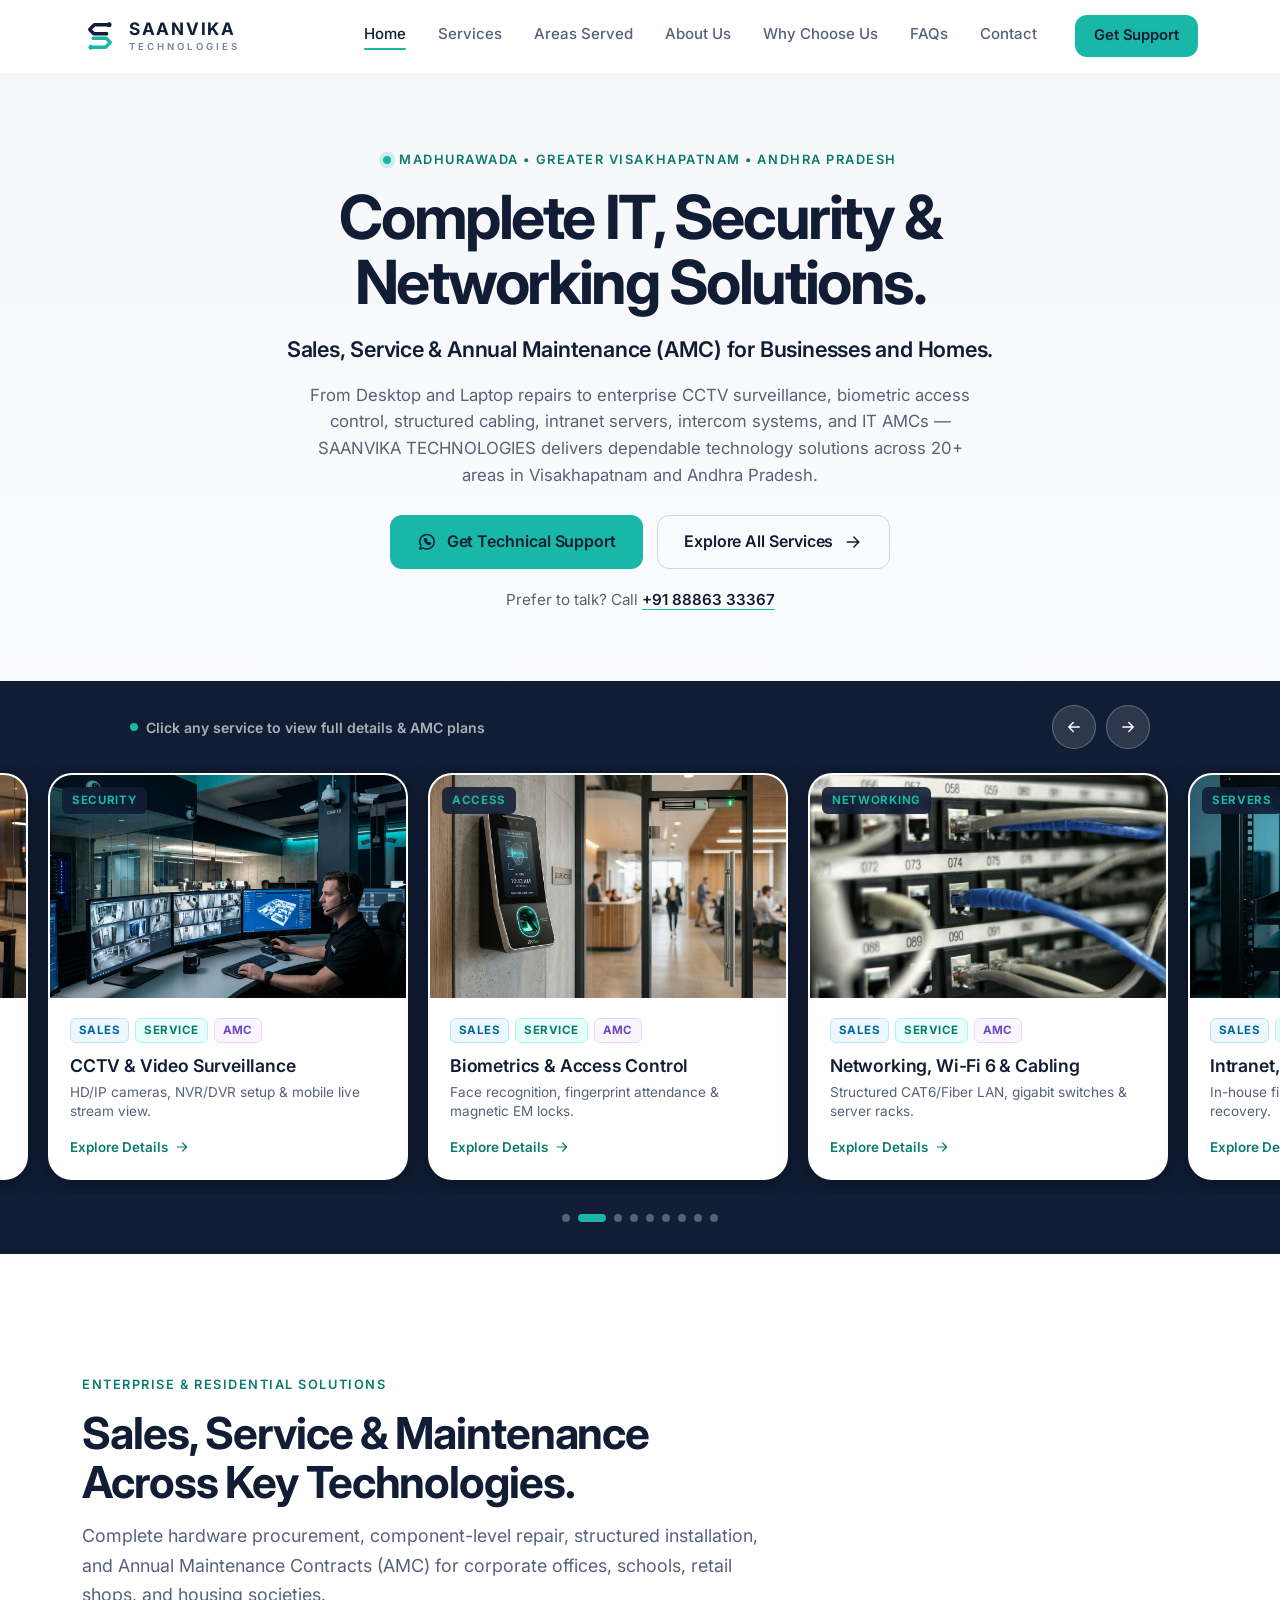
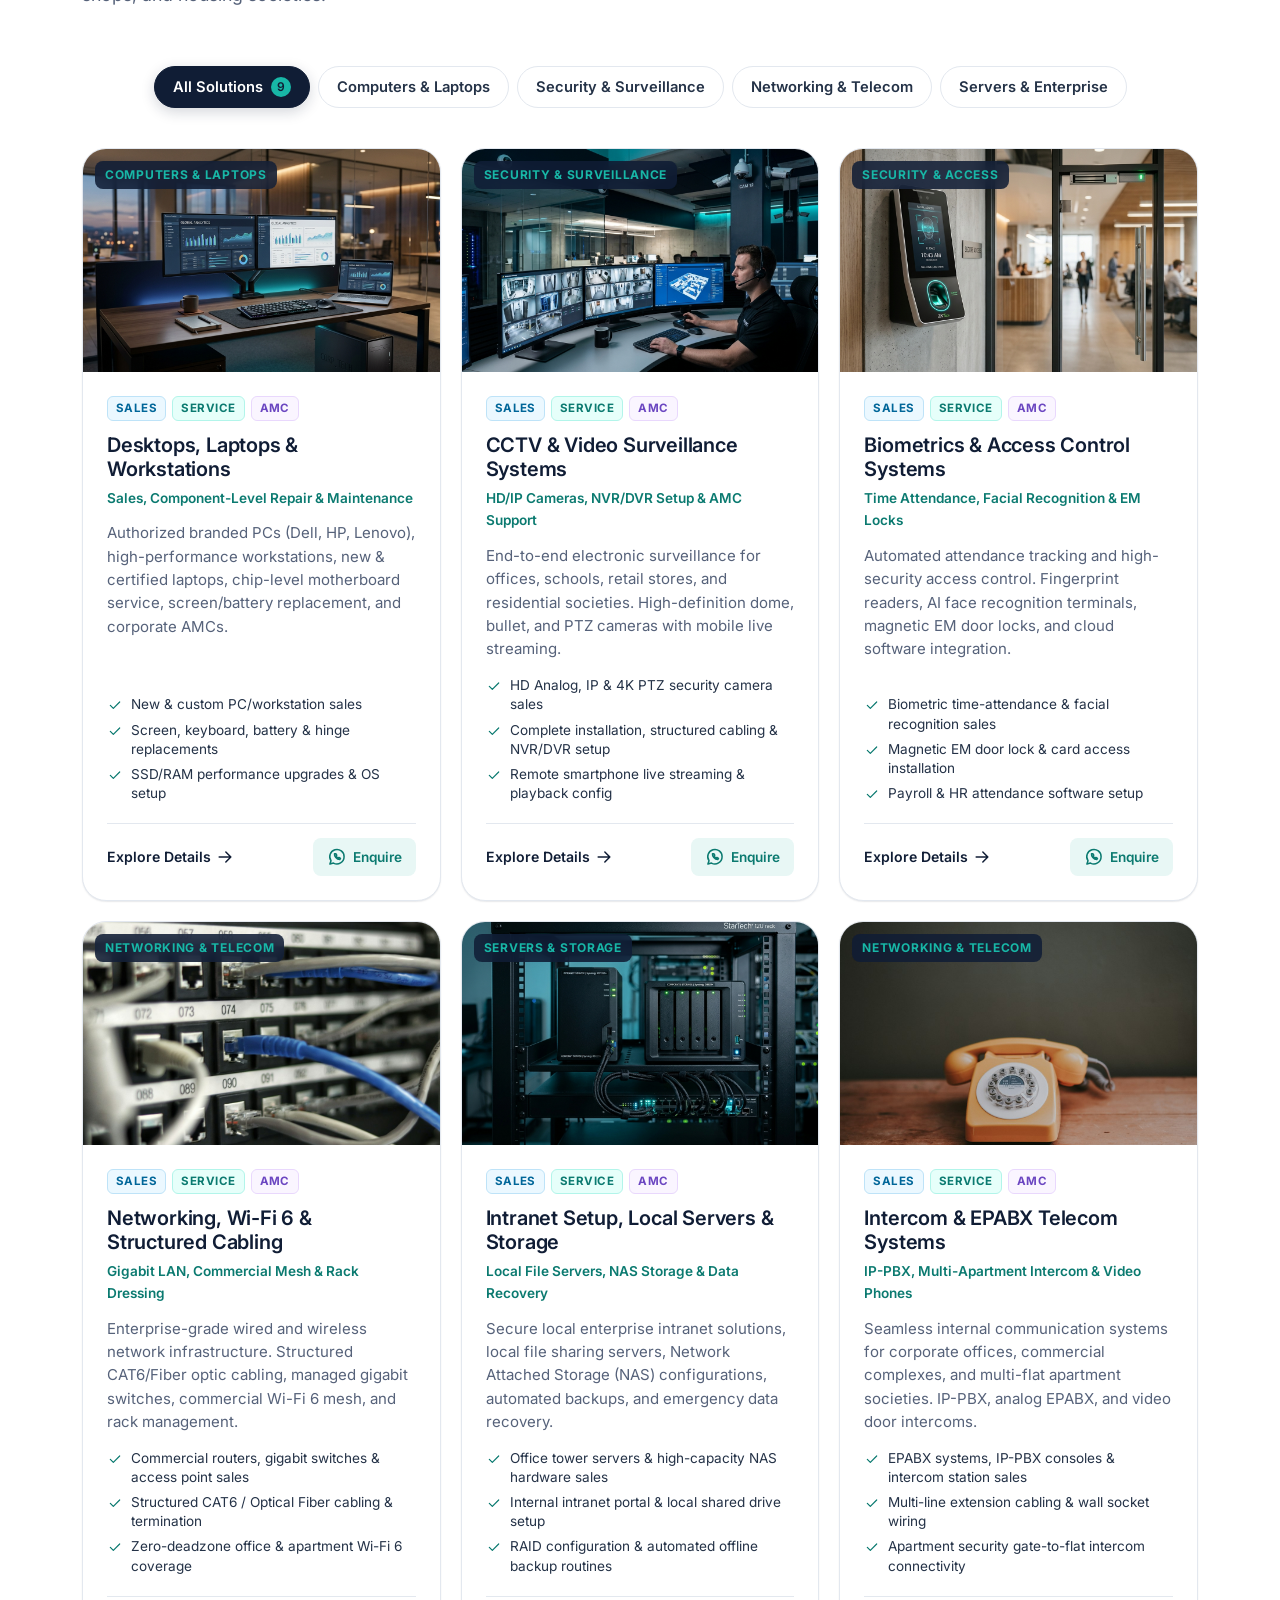
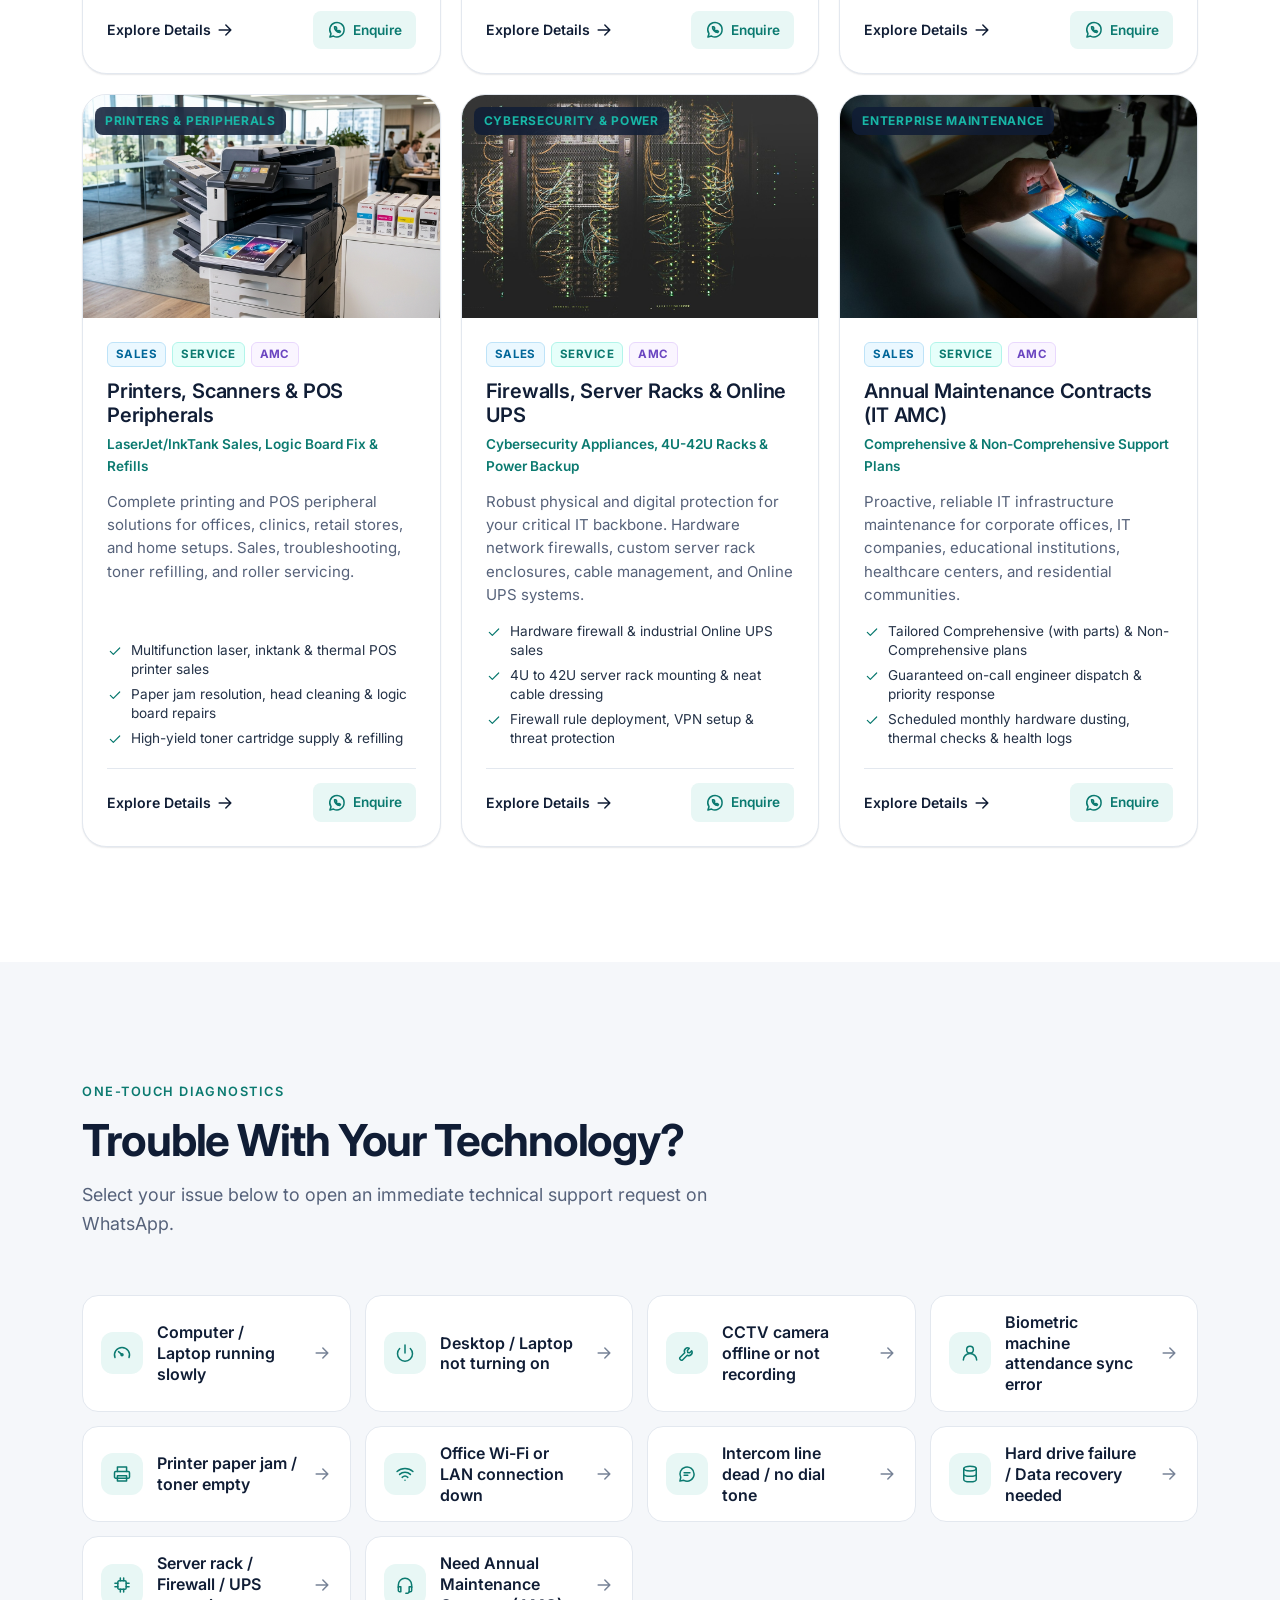
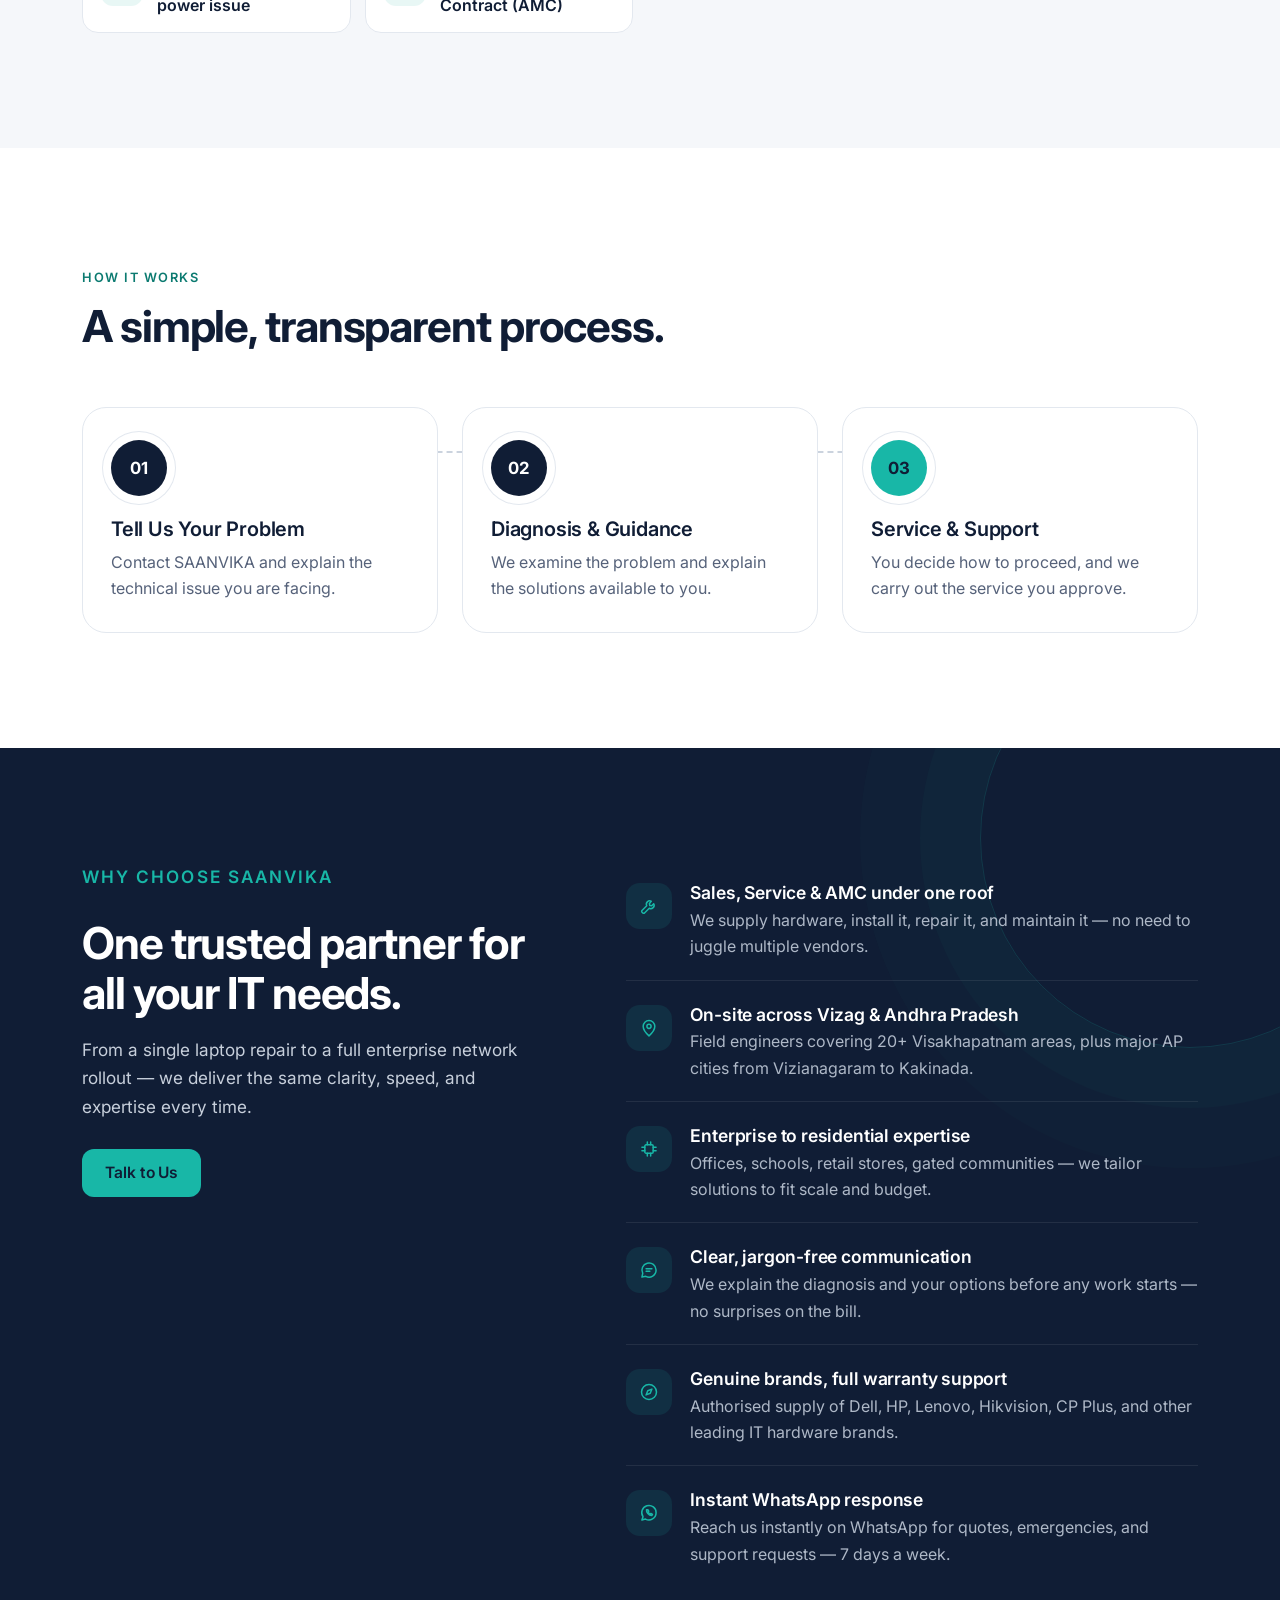
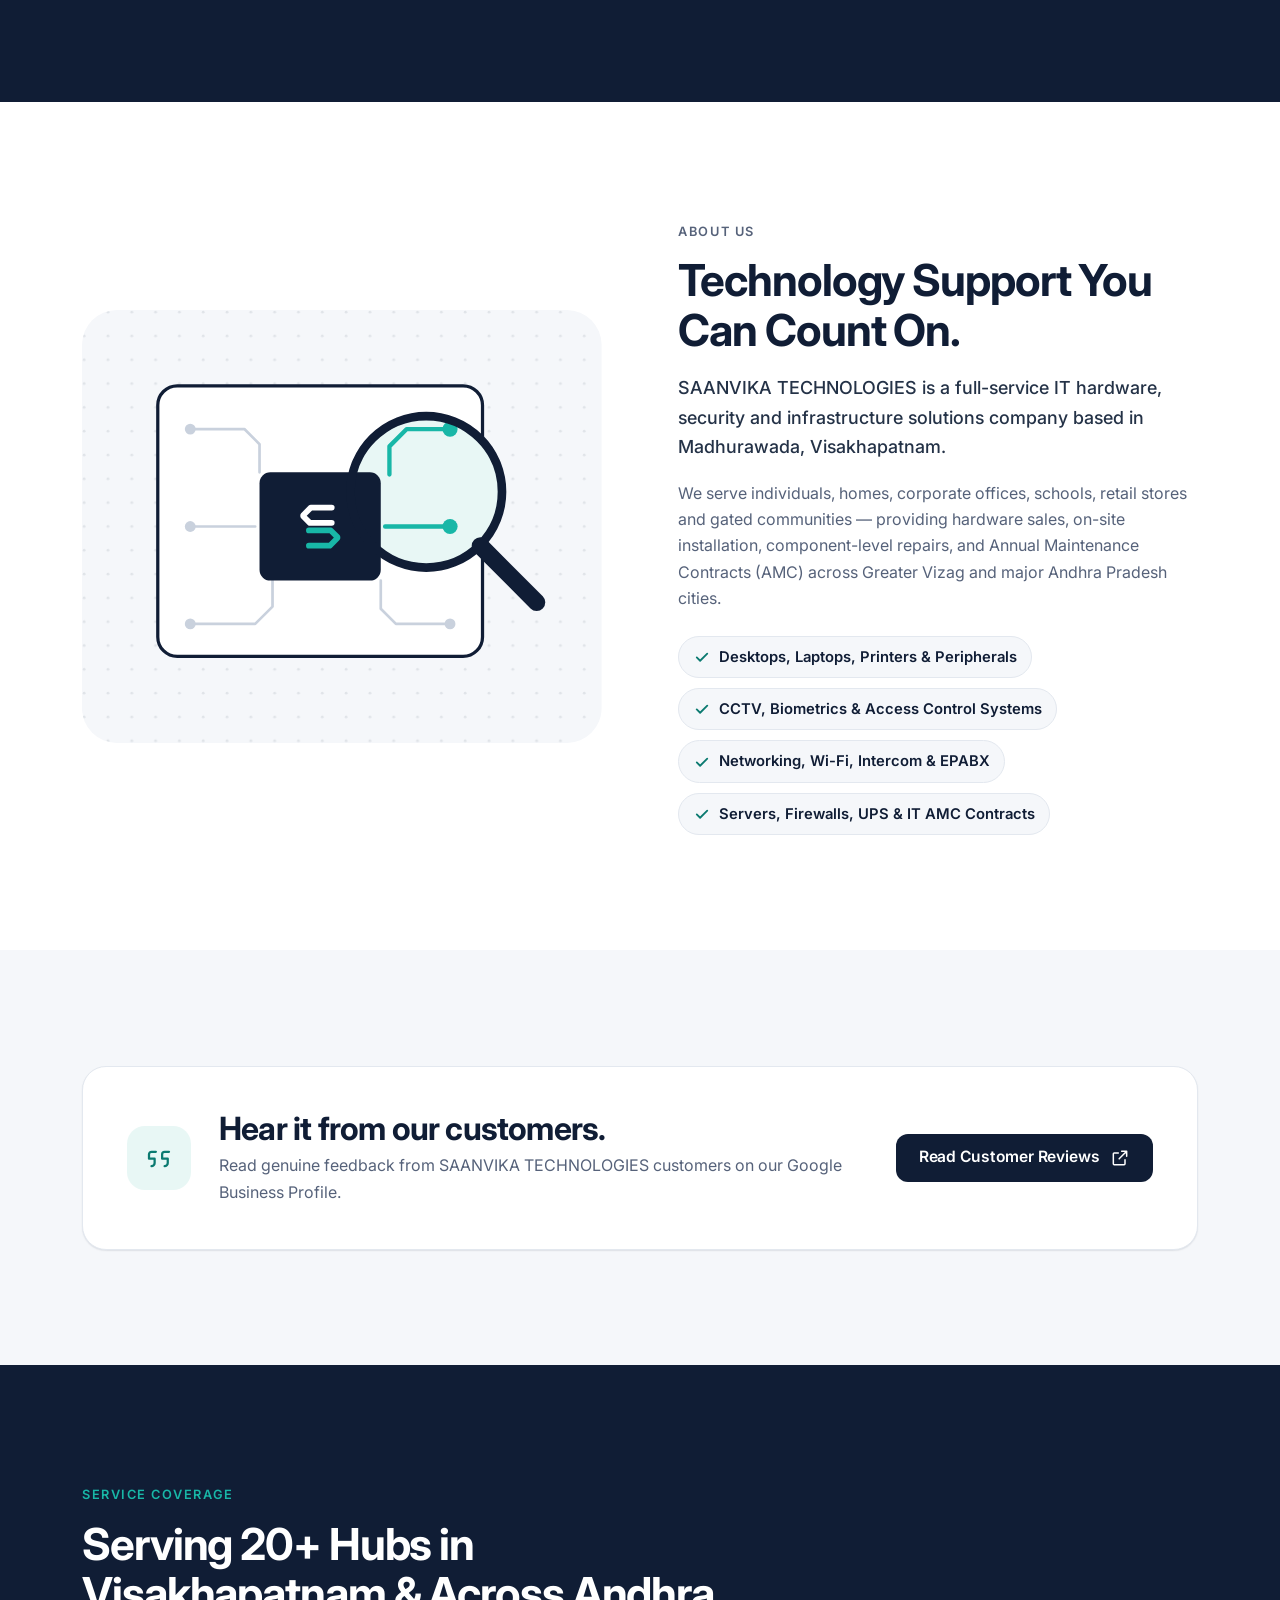
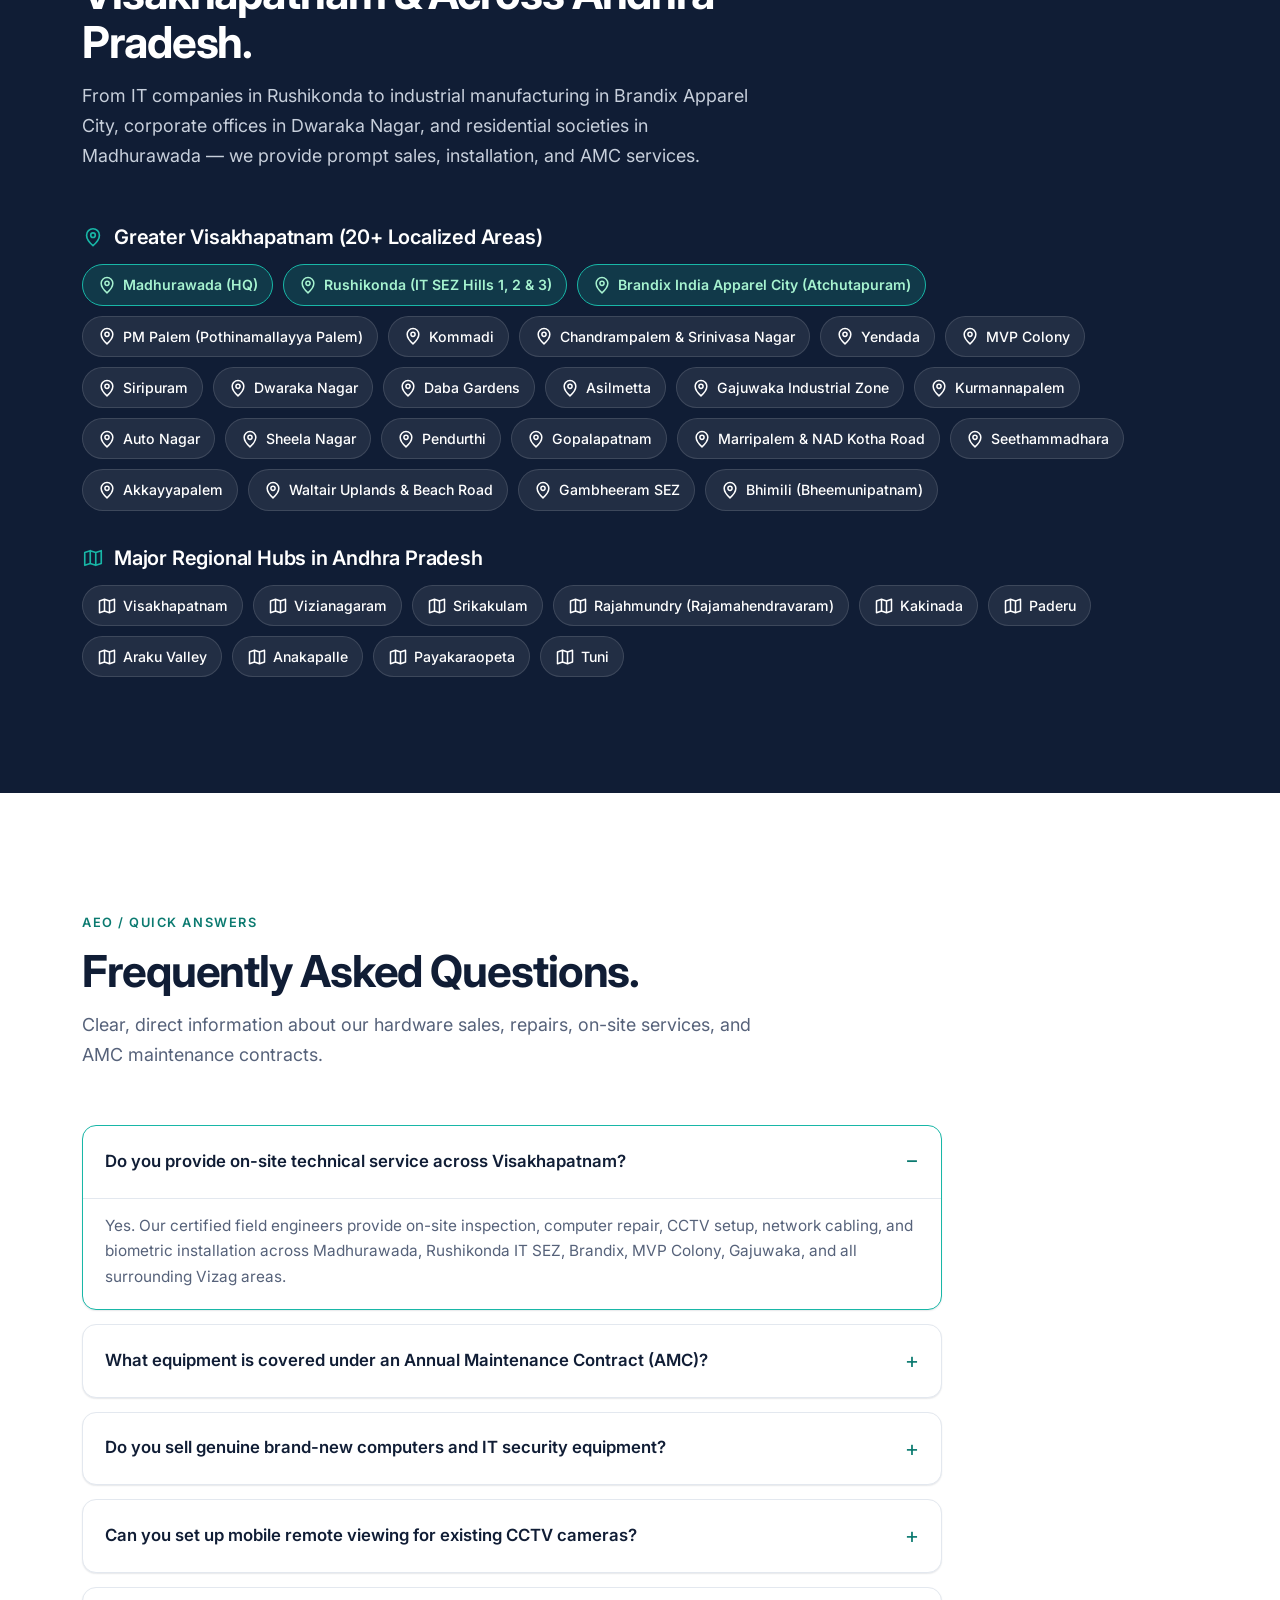
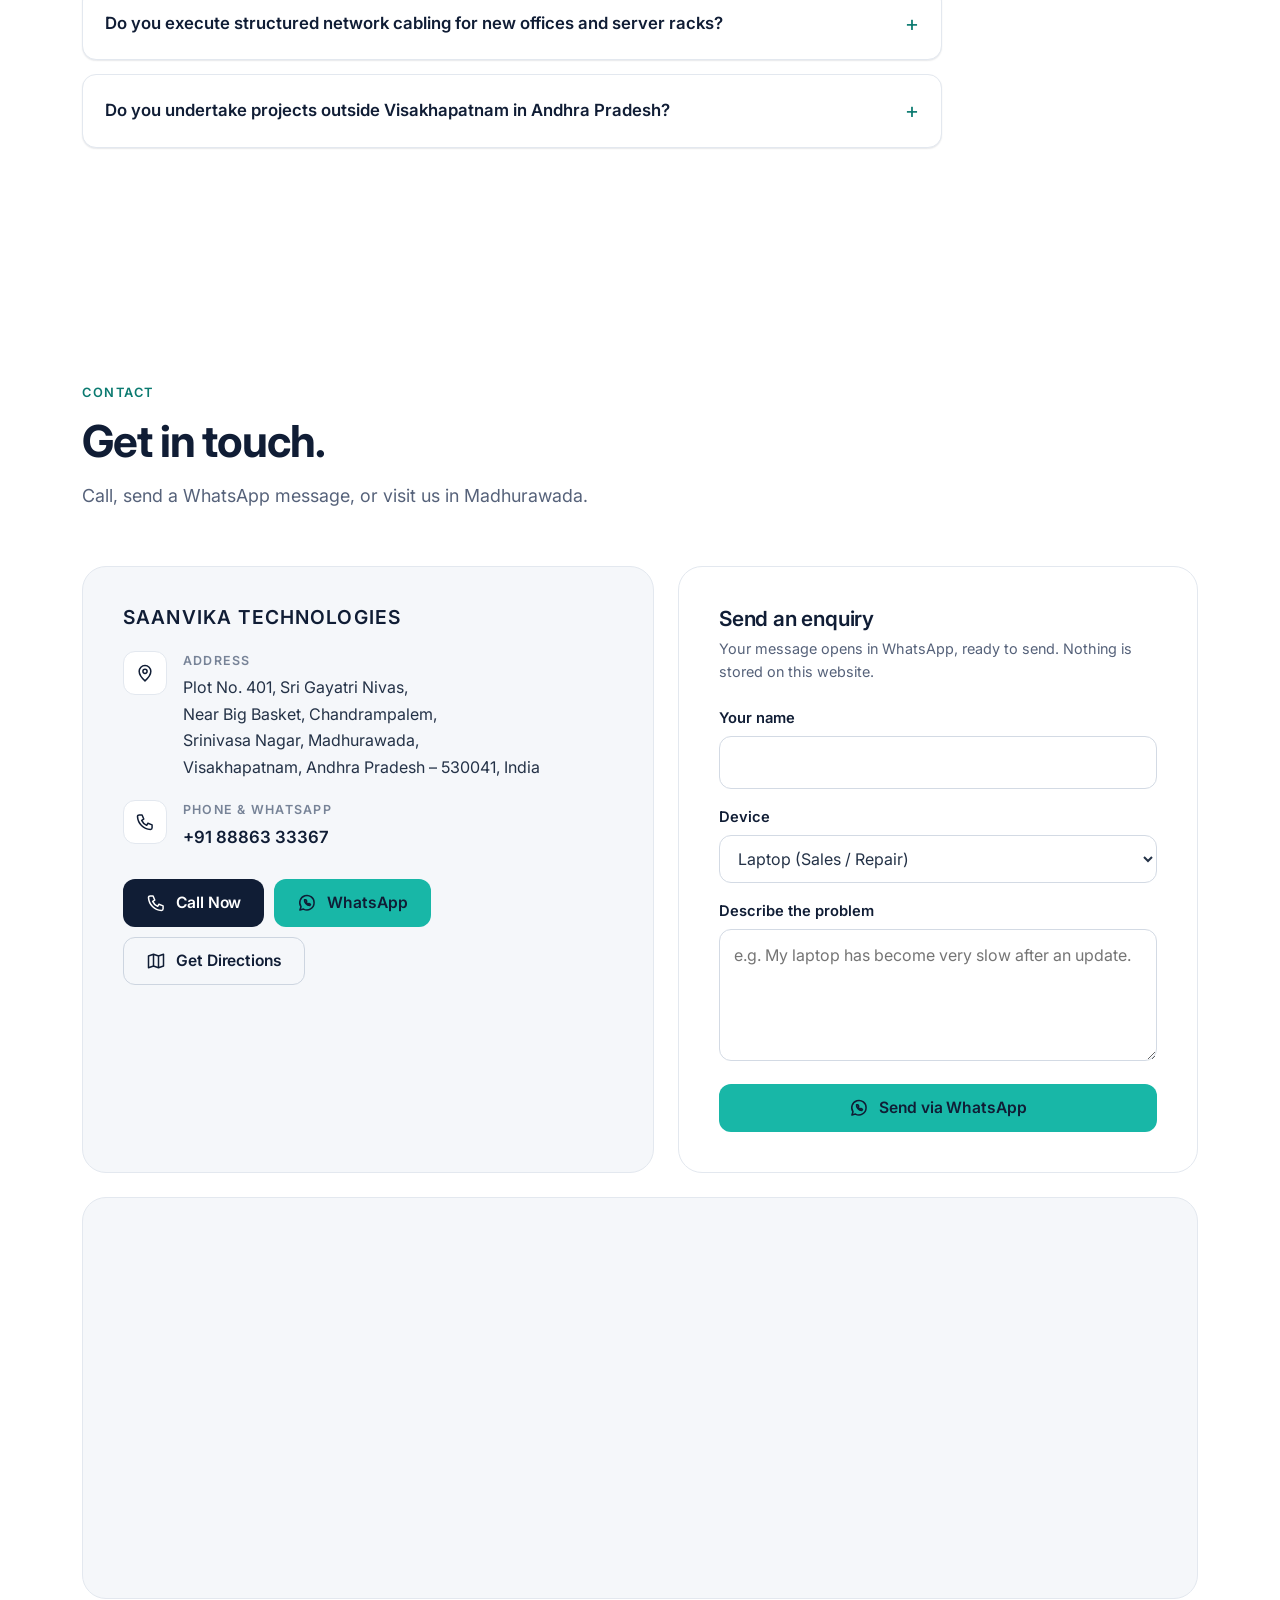
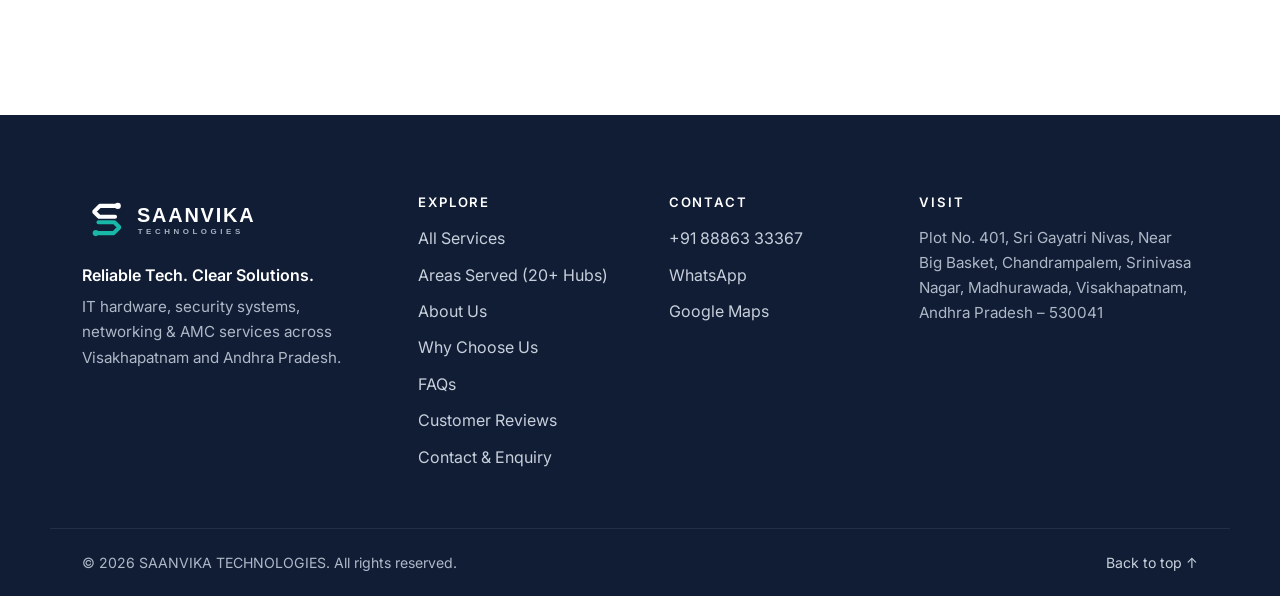
==== commit 7ea7bd8f: "fix: show hero carousel as full-width dark band; update About, Why-Choose-Us & footer copy" ====
--- a/index.html
+++ b/index.html
@@ -288,11 +288,13 @@
           </div>
           <p class="hero-call">Prefer to talk? Call <a data-tel href="tel:+918886333367">+91 88863 33367</a></p>
         </div>
-
-        <!-- ============ Hero Services Auto Carousel ============ -->
-        <div class="hero-carousel-section" aria-label="Our core services carousel">
+      </div>
+
+      <!-- ============ Hero Services Auto Carousel (full-width, outside container) ============ -->
+      <div class="hero-carousel-section" aria-label="Our core services carousel">
+        <div class="container">
           <div class="hero-carousel-controls">
-            <span class="carousel-hint"><span class="dot-live" aria-hidden="true"></span> Click any service slide to view full specifications &amp; AMC plans</span>
+            <span class="carousel-hint"><span class="dot-live" aria-hidden="true"></span> Click any service to view full details &amp; AMC plans</span>
             <div class="carousel-nav-buttons">
               <button class="carousel-nav-btn prev" id="hero-carousel-prev" type="button" aria-label="Previous service slide">
                 <svg class="ic" aria-hidden="true"><use href="#i-arrow"/></svg>
@@ -302,9 +304,10 @@
               </button>
             </div>
           </div>
-
-          <div class="hero-carousel-container" id="hero-carousel-container">
-            <div class="hero-carousel-track" id="hero-carousel-track" role="region" aria-live="polite">
+        </div>
+
+        <div class="hero-carousel-container" id="hero-carousel-container">
+          <div class="hero-carousel-track" id="hero-carousel-track" role="region" aria-live="polite">
 
               <a href="services/desktop-laptop-services.html" class="hero-slide-card">
                 <div class="slide-media">
@@ -464,7 +467,6 @@
 
           <div class="hero-carousel-dots" id="hero-carousel-dots" role="tablist" aria-label="Carousel slide indicator"></div>
         </div>
-      </div>
     </section>
 
     <!-- ============ Services ============ -->
@@ -547,16 +549,17 @@
       <div class="container why-grid">
         <div class="why-intro">
           <p class="eyebrow eyebrow-light">Why choose SAANVIKA</p>
-          <h2 id="why-title">Straightforward help, focused on you.</h2>
-          <p>We keep technology support simple: listen carefully, explain clearly, and recommend what actually fits your situation.</p>
+          <h2 id="why-title">One trusted partner for all your IT needs.</h2>
+          <p>From a single laptop repair to a full enterprise network rollout — we deliver the same clarity, speed, and expertise every time.</p>
           <a class="btn btn-primary" href="#contact">Talk to Us</a>
         </div>
         <ul class="why-list" role="list">
-          <li><span class="why-ic"><svg class="ic" aria-hidden="true"><use href="#i-user"/></svg></span><div><h3>Customer-focused assistance</h3><p>Your problem and your priorities guide every conversation.</p></div></li>
-          <li><span class="why-ic"><svg class="ic" aria-hidden="true"><use href="#i-compass"/></svg></span><div><h3>Practical technical guidance</h3><p>Advice that is useful and easy to act on, without unnecessary jargon.</p></div></li>
-          <li><span class="why-ic"><svg class="ic" aria-hidden="true"><use href="#i-pin"/></svg></span><div><h3>Local accessibility</h3><p>Based in Madhurawada, Visakhapatnam, and easy to reach by phone or WhatsApp.</p></div></li>
-          <li><span class="why-ic"><svg class="ic" aria-hidden="true"><use href="#i-chat"/></svg></span><div><h3>Clear communication</h3><p>We explain what we find and what your options are before any work begins.</p></div></li>
-          <li><span class="why-ic"><svg class="ic" aria-hidden="true"><use href="#i-target"/></svg></span><div><h3>Solutions based on your needs</h3><p>Recommendations matched to how you actually use your computer.</p></div></li>
+          <li><span class="why-ic"><svg class="ic" aria-hidden="true"><use href="#i-repair"/></svg></span><div><h3>Sales, Service &amp; AMC under one roof</h3><p>We supply hardware, install it, repair it, and maintain it — no need to juggle multiple vendors.</p></div></li>
+          <li><span class="why-ic"><svg class="ic" aria-hidden="true"><use href="#i-pin"/></svg></span><div><h3>On-site across Vizag &amp; Andhra Pradesh</h3><p>Field engineers covering 20+ Visakhapatnam areas, plus major AP cities from Vizianagaram to Kakinada.</p></div></li>
+          <li><span class="why-ic"><svg class="ic" aria-hidden="true"><use href="#i-chip"/></svg></span><div><h3>Enterprise to residential expertise</h3><p>Offices, schools, retail stores, gated communities — we tailor solutions to fit scale and budget.</p></div></li>
+          <li><span class="why-ic"><svg class="ic" aria-hidden="true"><use href="#i-chat"/></svg></span><div><h3>Clear, jargon-free communication</h3><p>We explain the diagnosis and your options before any work starts — no surprises on the bill.</p></div></li>
+          <li><span class="why-ic"><svg class="ic" aria-hidden="true"><use href="#i-compass"/></svg></span><div><h3>Genuine brands, full warranty support</h3><p>Authorised supply of Dell, HP, Lenovo, Hikvision, CP Plus, and other leading IT hardware brands.</p></div></li>
+          <li><span class="why-ic"><svg class="ic" aria-hidden="true"><use href="#i-whatsapp"/></svg></span><div><h3>Instant WhatsApp response</h3><p>Reach us instantly on WhatsApp for quotes, emergencies, and support requests — 7 days a week.</p></div></li>
         </ul>
       </div>
     </section>
@@ -599,12 +602,13 @@
         <div class="about-copy">
           <p class="eyebrow">About us</p>
           <h2 id="about-title">Technology Support You Can Count On.</h2>
-          <p class="lead">SAANVIKA TECHNOLOGIES is a computer repair and IT support business based in Madhurawada, Visakhapatnam.</p>
-          <p>We aim to make technology support straightforward and accessible by helping customers understand their computer-related problems and available service solutions.</p>
-          <p>We work with individuals, students, working professionals and small businesses.</p>
+          <p class="lead">SAANVIKA TECHNOLOGIES is a full-service IT hardware, security and infrastructure solutions company based in Madhurawada, Visakhapatnam.</p>
+          <p>We serve individuals, homes, corporate offices, schools, retail stores and gated communities — providing hardware sales, on-site installation, component-level repairs, and Annual Maintenance Contracts (AMC) across Greater Vizag and major Andhra Pradesh cities.</p>
           <ul class="ticks" role="list">
-            <li><svg class="ic" aria-hidden="true"><use href="#i-check"/></svg>Computer Repair &amp; Services</li>
-            <li><svg class="ic" aria-hidden="true"><use href="#i-check"/></svg>IT Consulting &amp; Support</li>
+            <li><svg class="ic" aria-hidden="true"><use href="#i-check"/></svg>Desktops, Laptops, Printers &amp; Peripherals</li>
+            <li><svg class="ic" aria-hidden="true"><use href="#i-check"/></svg>CCTV, Biometrics &amp; Access Control Systems</li>
+            <li><svg class="ic" aria-hidden="true"><use href="#i-check"/></svg>Networking, Wi-Fi, Intercom &amp; EPABX</li>
+            <li><svg class="ic" aria-hidden="true"><use href="#i-check"/></svg>Servers, Firewalls, UPS &amp; IT AMC Contracts</li>
           </ul>
         </div>
       </div>
@@ -822,7 +826,7 @@
       <div class="footer-brand">
         <img src="assets/brand/logo-primary-white.svg" alt="SAANVIKA TECHNOLOGIES" width="220" height="50" loading="lazy">
         <p class="footer-tag">Reliable Tech. Clear Solutions.</p>
-        <p class="footer-muted">Computer repair &amp; IT support in Madhurawada, Visakhapatnam.</p>
+        <p class="footer-muted">IT hardware, security systems, networking &amp; AMC services across Visakhapatnam and Andhra Pradesh.</p>
       </div>
       <nav class="footer-col" aria-label="Footer">
         <h3>Explore</h3>
--- a/assets/css/styles.css
+++ b/assets/css/styles.css
@@ -157,14 +157,18 @@
 .mobile-menu-actions { display: grid; gap: 10px; margin-top: 20px; }
 
 /* ---------- Hero (Single Section with Auto-Scrolling Services Carousel) ---------- */
-.hero { position: relative; padding-block: clamp(36px, 6vw, 72px) clamp(48px, 6vw, 84px); overflow: hidden; }
+.hero {
+  position: relative;
+  padding-block: clamp(36px, 6vw, 72px) 0;
+  overflow-x: clip; /* clips horizontal bleed without hiding vertical carousel */
+}
 .hero::before {
   content: ""; position: absolute; inset: 0 0 auto 0; height: 100%;
   background: linear-gradient(180deg, var(--soft) 0%, rgba(245, 247, 250, 0) 85%);
   z-index: -1;
 }
 .hero-header {
-  max-width: 880px; margin-inline: auto; text-align: center;
+  max-width: 880px; margin-inline: auto; text-align: center; padding-bottom: clamp(36px, 5vw, 54px);
 }
 .hero h1 {
   font-size: clamp(2.35rem, 5vw, 3.8rem);
@@ -183,21 +187,27 @@
 .hero-call { margin-top: 18px; font-size: .95rem; color: var(--text-2); text-align: center; }
 .hero-call a { color: var(--navy); font-weight: 600; border-bottom: 1.5px solid var(--teal); }
 
-/* ---------- Hero Services Carousel ---------- */
+/* ---------- Hero Services Carousel (full-width breakout) ---------- */
 .hero-carousel-section {
-  margin-top: clamp(36px, 5vw, 54px);
+  /* break out of the .container to reach full viewport width */
+  margin-left: calc(50% - 50vw);
+  margin-right: calc(50% - 50vw);
+  width: 100vw;
+  background: var(--navy);
+  padding: 24px 0 32px;
   position: relative;
 }
 .hero-carousel-controls {
   display: flex; justify-content: space-between; align-items: center;
   margin-bottom: 16px; flex-wrap: wrap; gap: 12px;
+  max-width: var(--max-w); margin-inline: auto; padding-inline: clamp(16px, 4vw, 48px);
 }
 .carousel-hint {
-  font-size: .88rem; font-weight: 600; color: var(--text-2);
+  font-size: .88rem; font-weight: 600; color: rgba(255,255,255,.65);
   display: inline-flex; align-items: center; gap: 8px;
 }
 .dot-live {
-  width: 8px; height: 8px; border-radius: 50%; background: var(--teal-ink);
+  width: 8px; height: 8px; border-radius: 50%; background: var(--teal);
   display: inline-block; animation: pulseDot 2s infinite ease-in-out;
 }
 @keyframes pulseDot {
@@ -210,54 +220,54 @@
 }
 .carousel-nav-btn {
   display: grid; place-items: center; width: 44px; height: 44px;
-  border-radius: 50%; background: var(--white); border: 1.5px solid var(--line);
-  color: var(--navy); cursor: pointer; transition: all .2s var(--ease);
-  box-shadow: var(--shadow-sm);
+  border-radius: 50%; background: rgba(255,255,255,.12); border: 1.5px solid rgba(255,255,255,.25);
+  color: var(--white); cursor: pointer; transition: all .2s var(--ease);
 }
 .carousel-nav-btn:hover {
-  background: var(--navy); color: var(--white); border-color: var(--navy);
-  transform: scale(1.08); box-shadow: var(--shadow);
+  background: var(--teal); color: var(--white); border-color: var(--teal);
+  transform: scale(1.08); box-shadow: 0 0 0 4px rgba(24,183,167,.25);
 }
 .carousel-nav-btn:active { transform: scale(.95); }
 .carousel-nav-btn.prev svg { transform: rotate(180deg); }
 .carousel-nav-btn .ic { width: 18px; height: 18px; }
 
 .hero-carousel-container {
-  position: relative;
   overflow-x: auto;
-  overflow-y: hidden;
+  overflow-y: visible;
   scroll-behavior: smooth;
   scrollbar-width: none;
   -ms-overflow-style: none;
   -webkit-overflow-scrolling: touch;
-  padding: 10px 4px 16px;
-  border-radius: var(--radius-lg);
-}
+  padding: 8px clamp(16px, 4vw, 48px) 10px;
+  cursor: grab;
+}
+.hero-carousel-container:active { cursor: grabbing; }
 .hero-carousel-container::-webkit-scrollbar { display: none; }
 
 .hero-carousel-track {
   display: flex;
   gap: 20px;
   width: max-content;
+  padding-bottom: 4px;
 }
 
 .hero-slide-card {
-  flex: 0 0 clamp(290px, 28vw, 350px);
+  flex: 0 0 clamp(280px, 30vw, 360px);
   display: flex;
   flex-direction: column;
   background: var(--white);
-  border: 1px solid var(--line);
+  border: 2px solid transparent;
   border-radius: var(--radius-lg);
   overflow: hidden;
-  box-shadow: var(--shadow-sm);
+  box-shadow: 0 4px 24px rgba(0,0,0,.35);
   text-decoration: none;
   color: inherit;
   cursor: pointer;
   transition: transform .3s var(--ease), box-shadow .3s var(--ease), border-color .3s;
 }
 .hero-slide-card:hover {
-  transform: translateY(-8px);
-  box-shadow: var(--shadow-lg);
+  transform: translateY(-10px) scale(1.02);
+  box-shadow: 0 16px 40px rgba(0,0,0,.45);
   border-color: var(--teal);
 }
 .slide-media {
@@ -291,13 +301,13 @@
   backdrop-filter: blur(6px);
 }
 .slide-body {
-  padding: 22px;
+  padding: 20px;
   display: flex;
   flex-direction: column;
   flex: 1;
 }
 .slide-body h3 {
-  font-size: 1.2rem;
+  font-size: 1.1rem;
   margin-bottom: 6px;
   color: var(--navy);
   line-height: 1.25;
@@ -307,14 +317,14 @@
   color: var(--teal-ink);
 }
 .slide-tagline {
-  font-size: .88rem;
+  font-size: .85rem;
   color: var(--text-2);
   line-height: 1.45;
   margin-bottom: 14px;
   flex: 1;
 }
 .slide-cta {
-  font-size: .86rem;
+  font-size: .84rem;
   font-weight: 600;
   color: var(--teal-ink);
   display: inline-flex;
@@ -336,20 +346,20 @@
   justify-content: center;
   align-items: center;
   gap: 8px;
-  margin-top: 14px;
+  margin-top: 20px;
 }
 .carousel-dot {
   width: 8px;
   height: 8px;
   border-radius: 999px;
-  background: #CBD5E1;
+  background: rgba(255,255,255,.3);
   border: none;
   padding: 0;
   cursor: pointer;
   transition: all .3s var(--ease);
 }
 .carousel-dot.active {
-  width: 26px;
+  width: 28px;
   background: var(--teal);
 }
 
@@ -787,7 +797,7 @@
   .steps { grid-template-columns: 1fr; gap: 16px; }
   .steps::before { top: 40px; bottom: 40px; left: calc(28px + 28px); right: auto; width: 0; height: auto; border-top: 0; border-left: 2px dashed #CBD3DE; }
   .reviews-card { grid-template-columns: 1fr; text-align: left; }
-  .hero-slide-card { flex: 0 0 clamp(280px, 75vw, 340px); }
+  .hero-slide-card { flex: 0 0 clamp(260px, 78vw, 320px); }
 
   /* bottom quick-action bar */
   .action-bar {
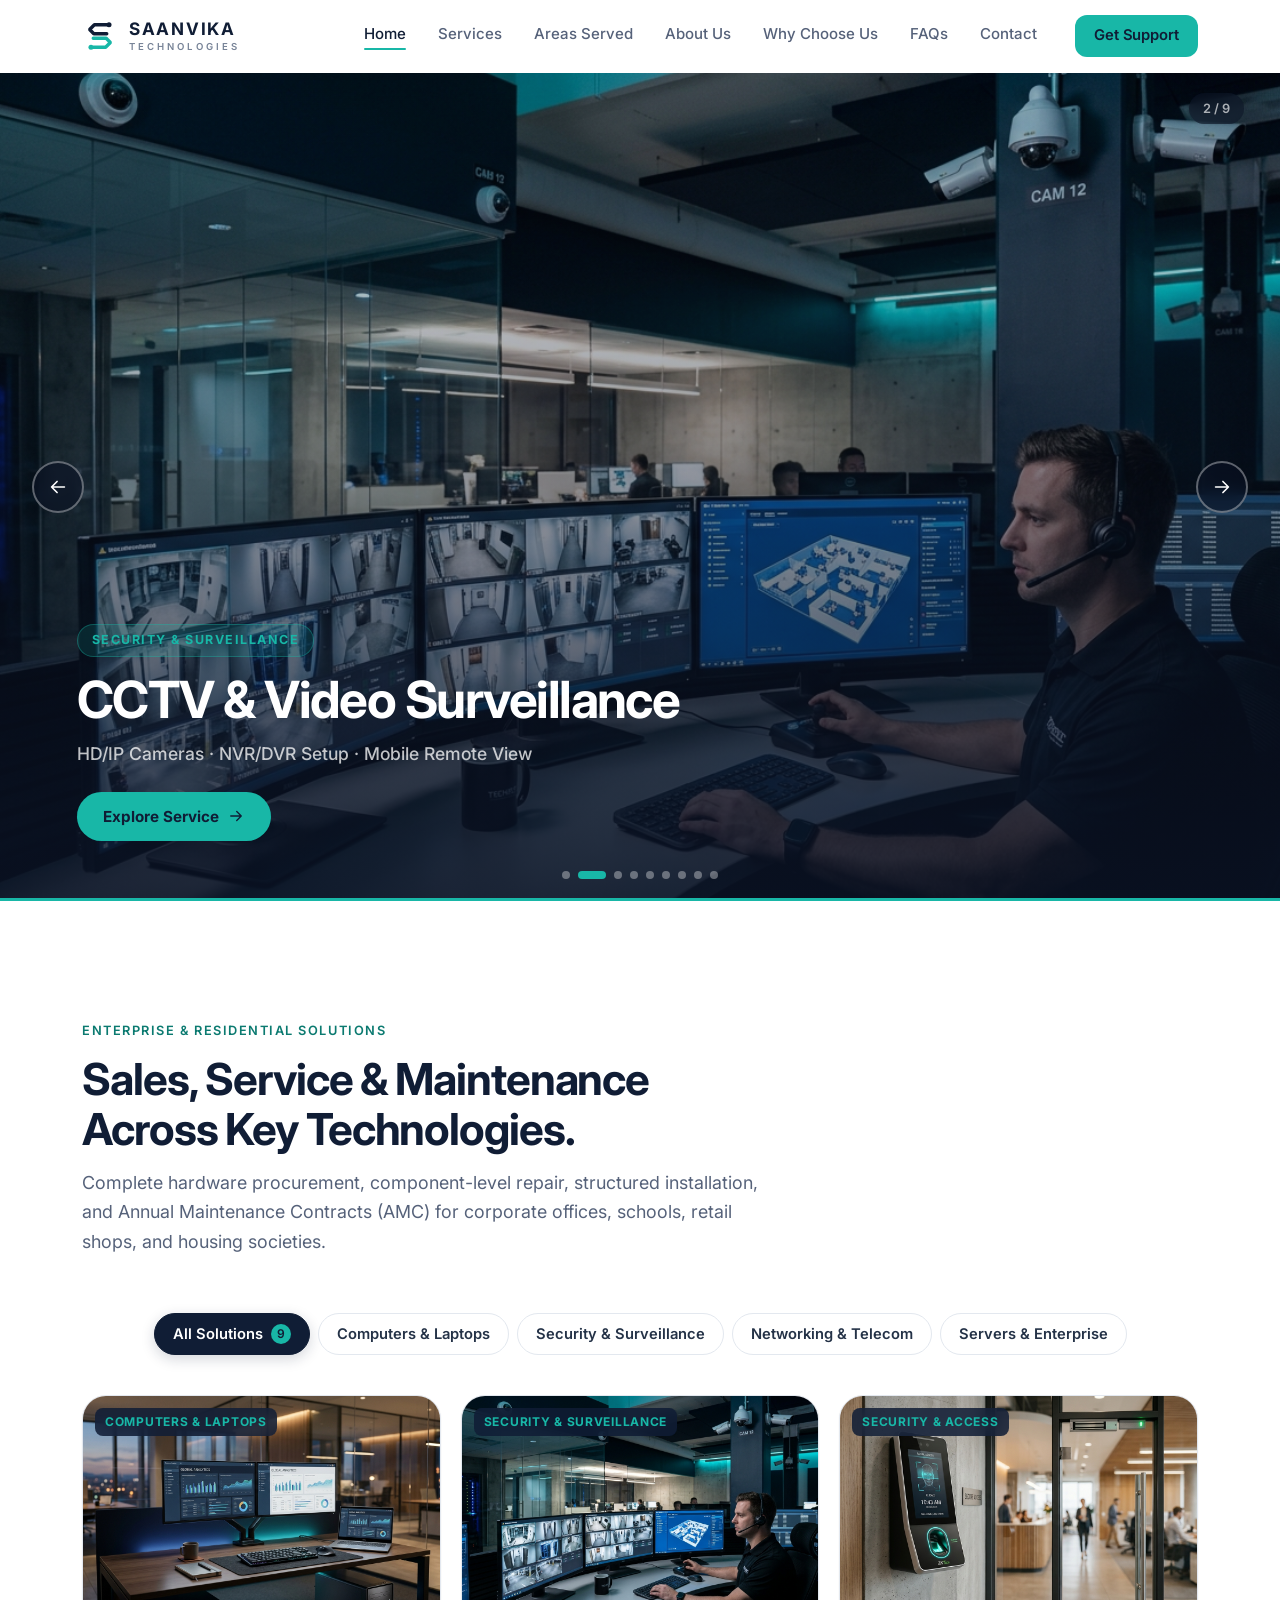
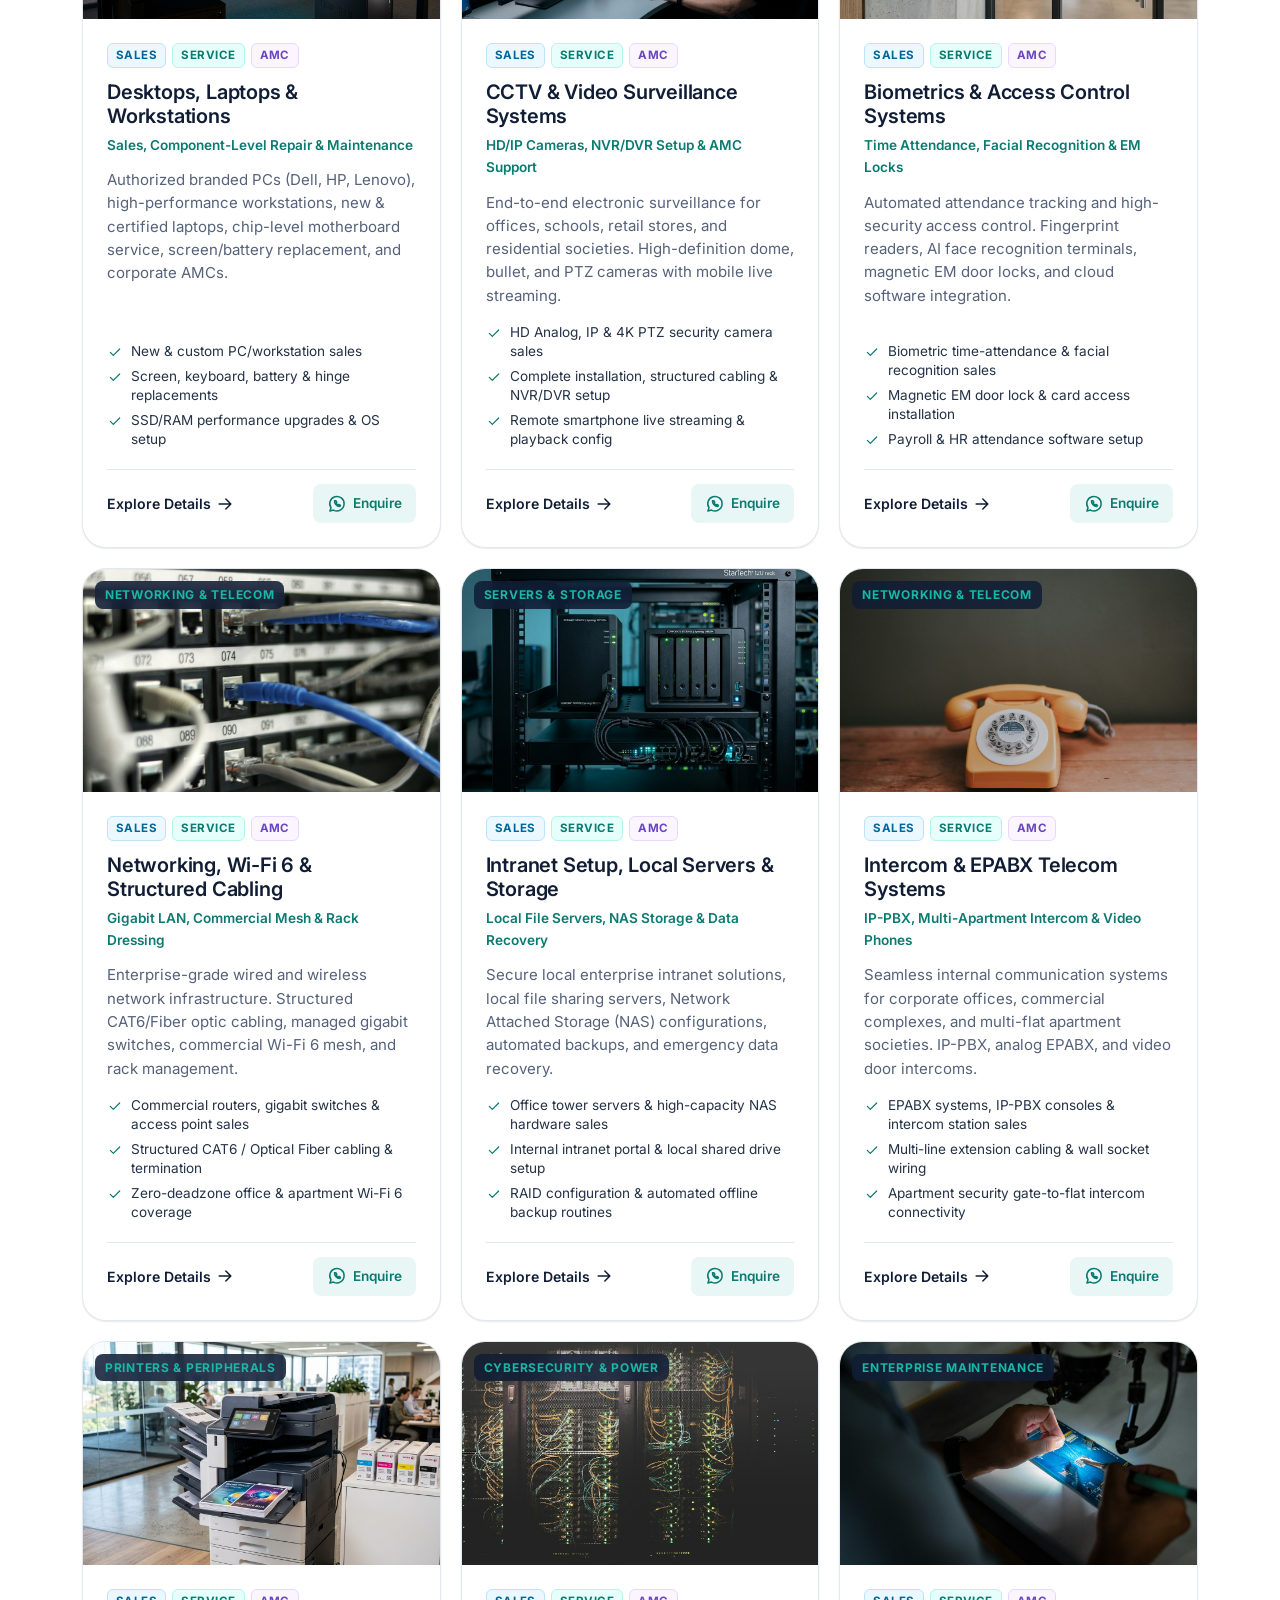
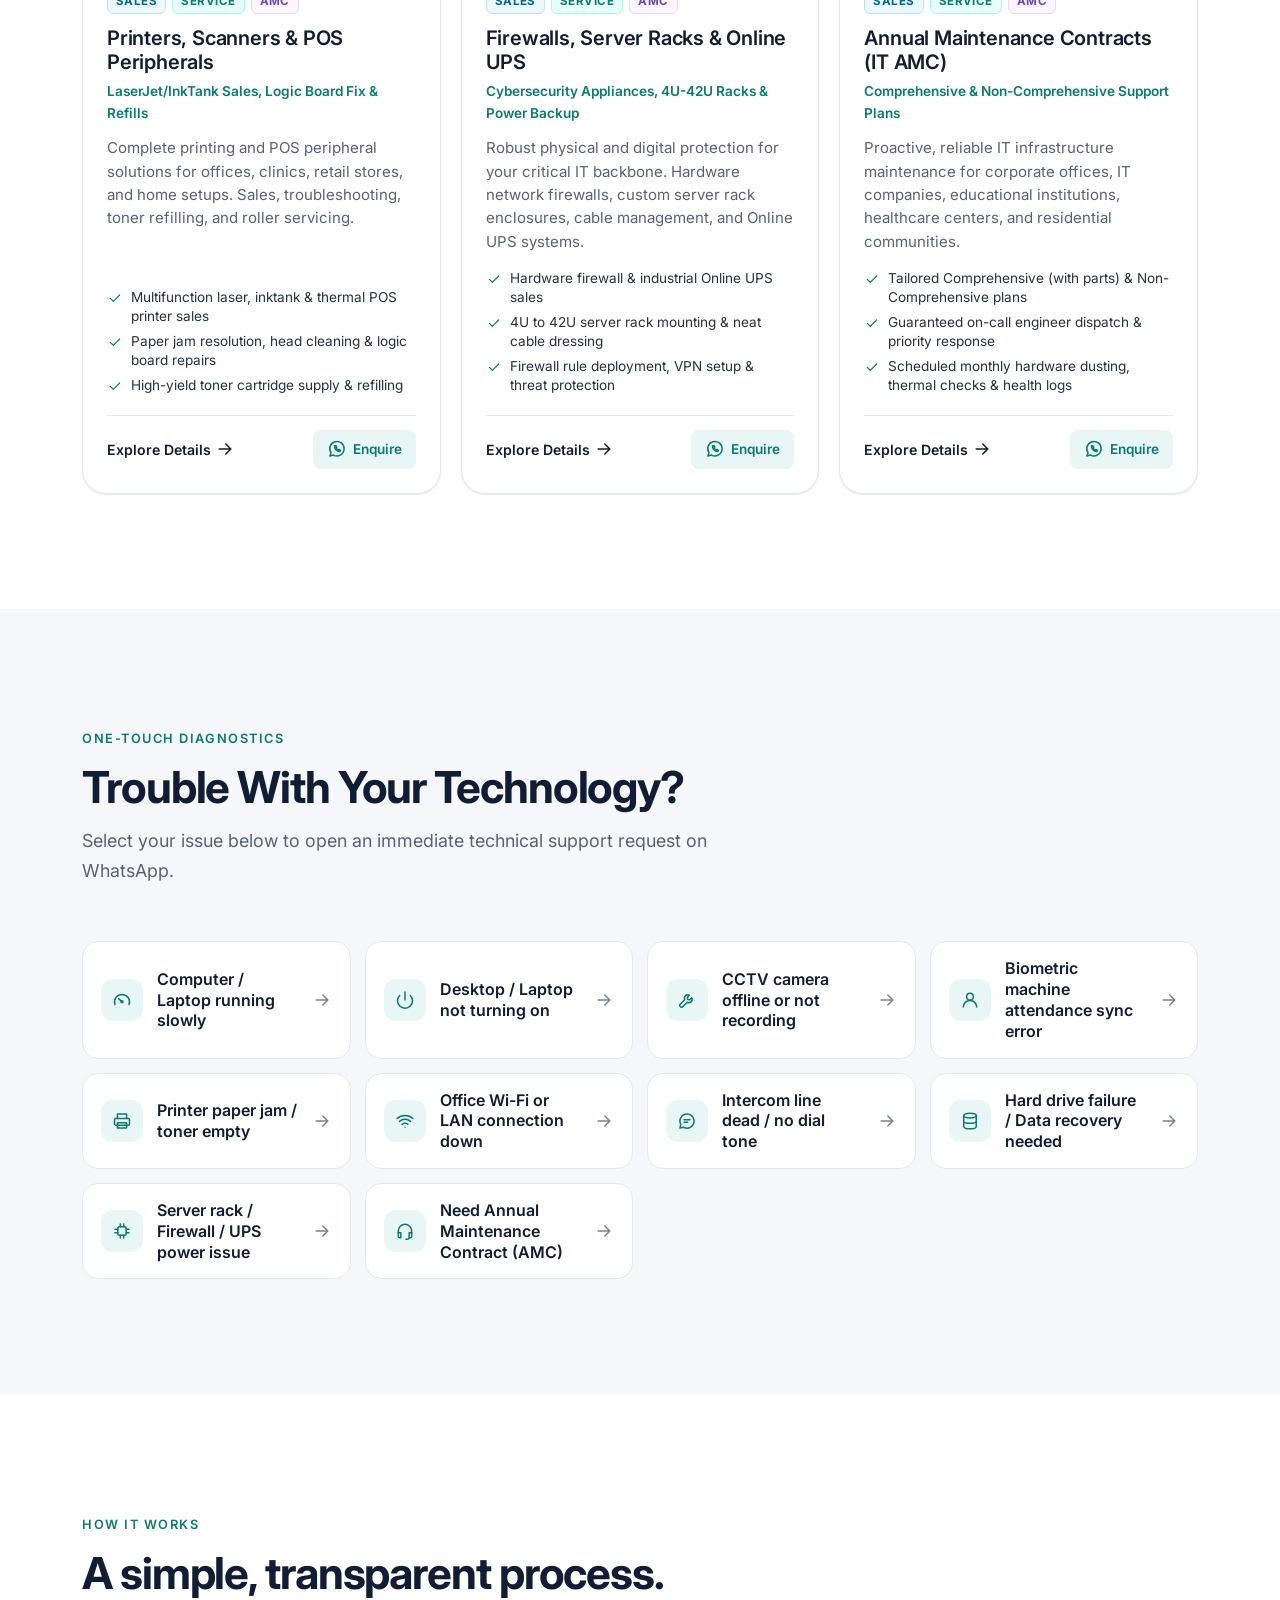
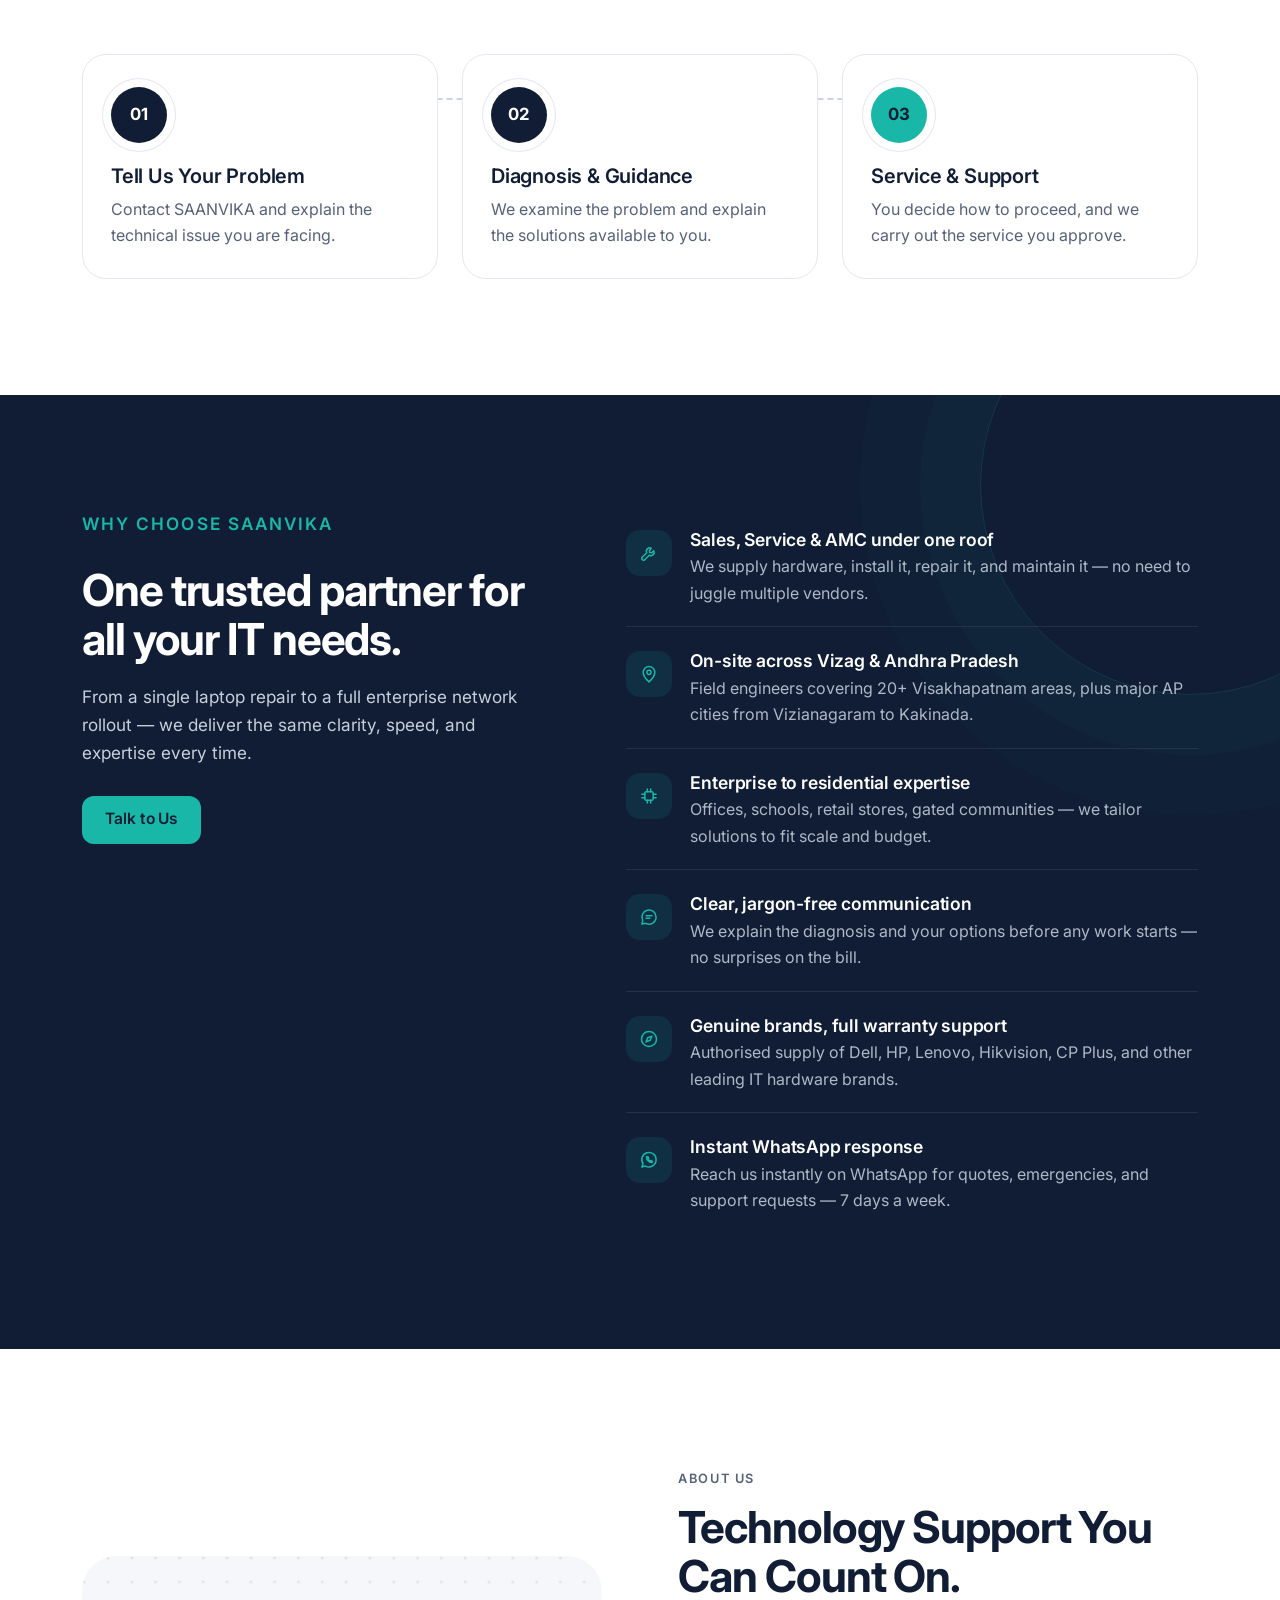
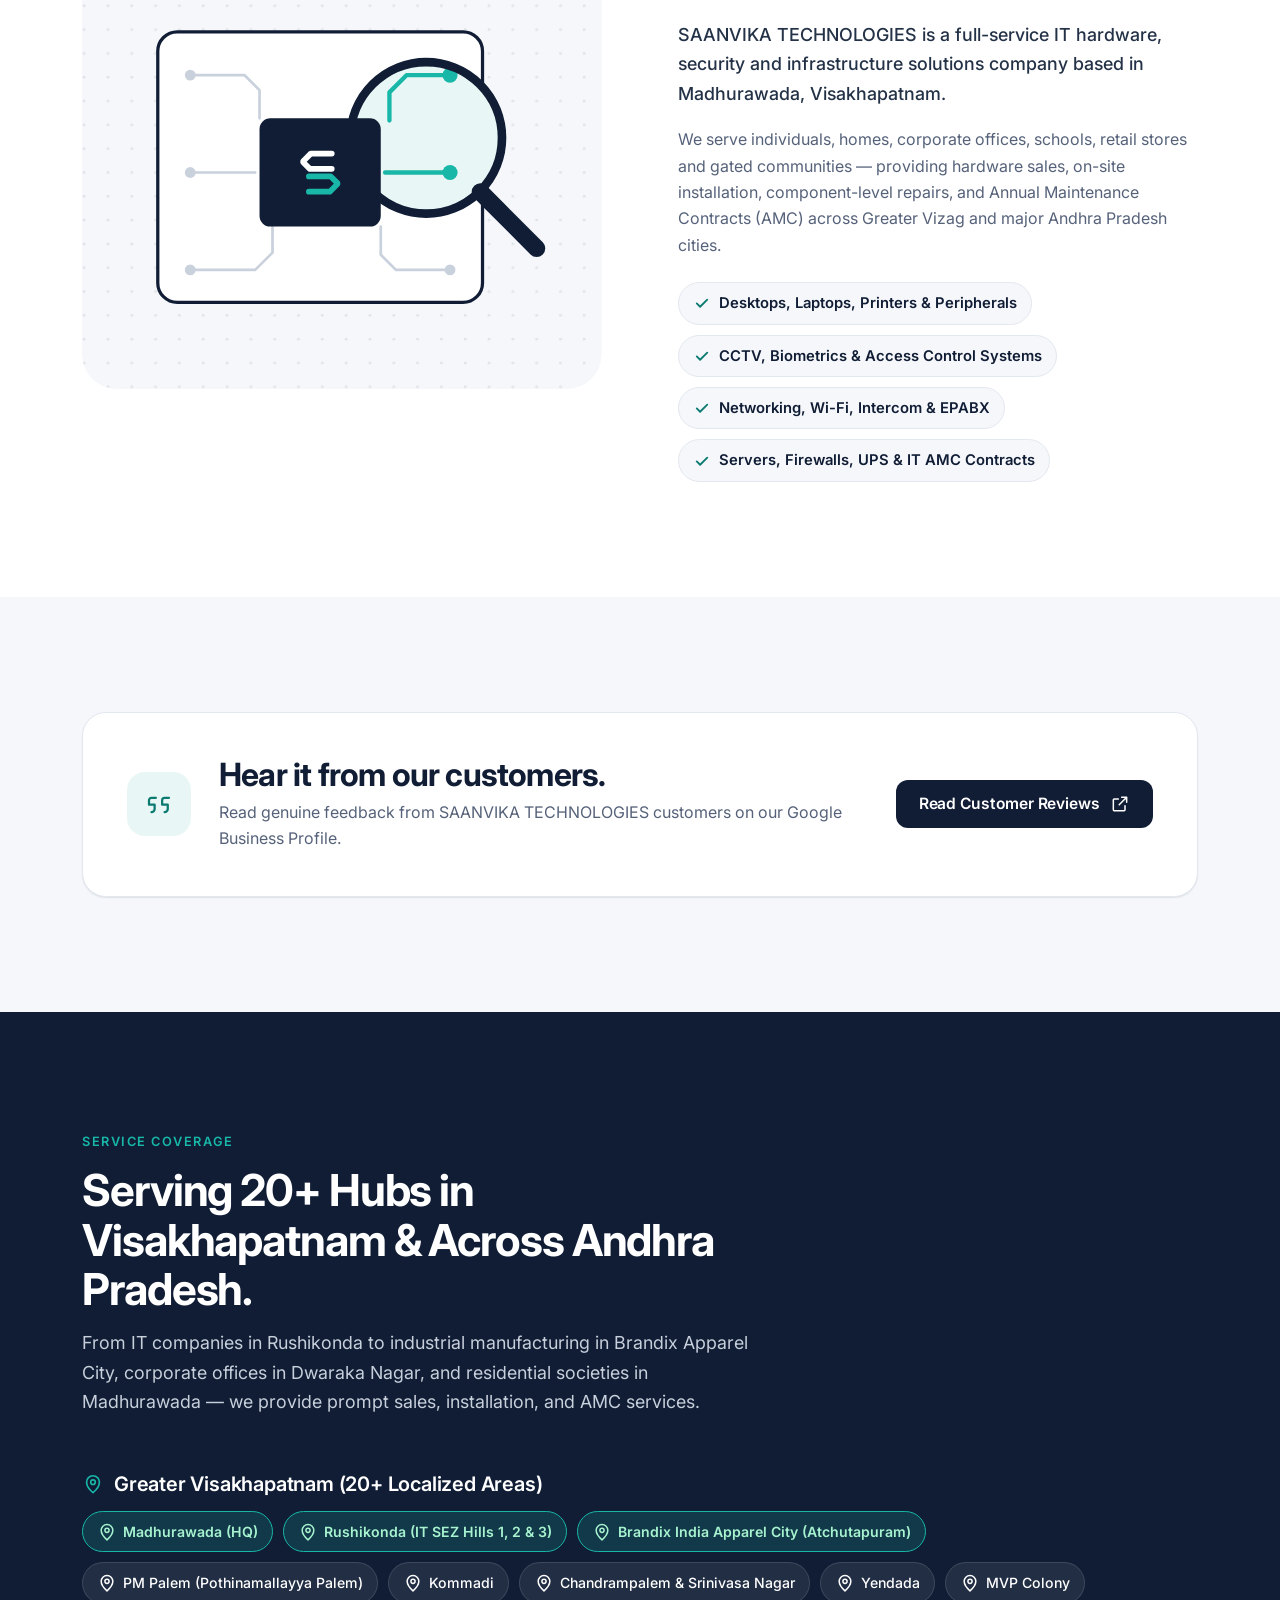
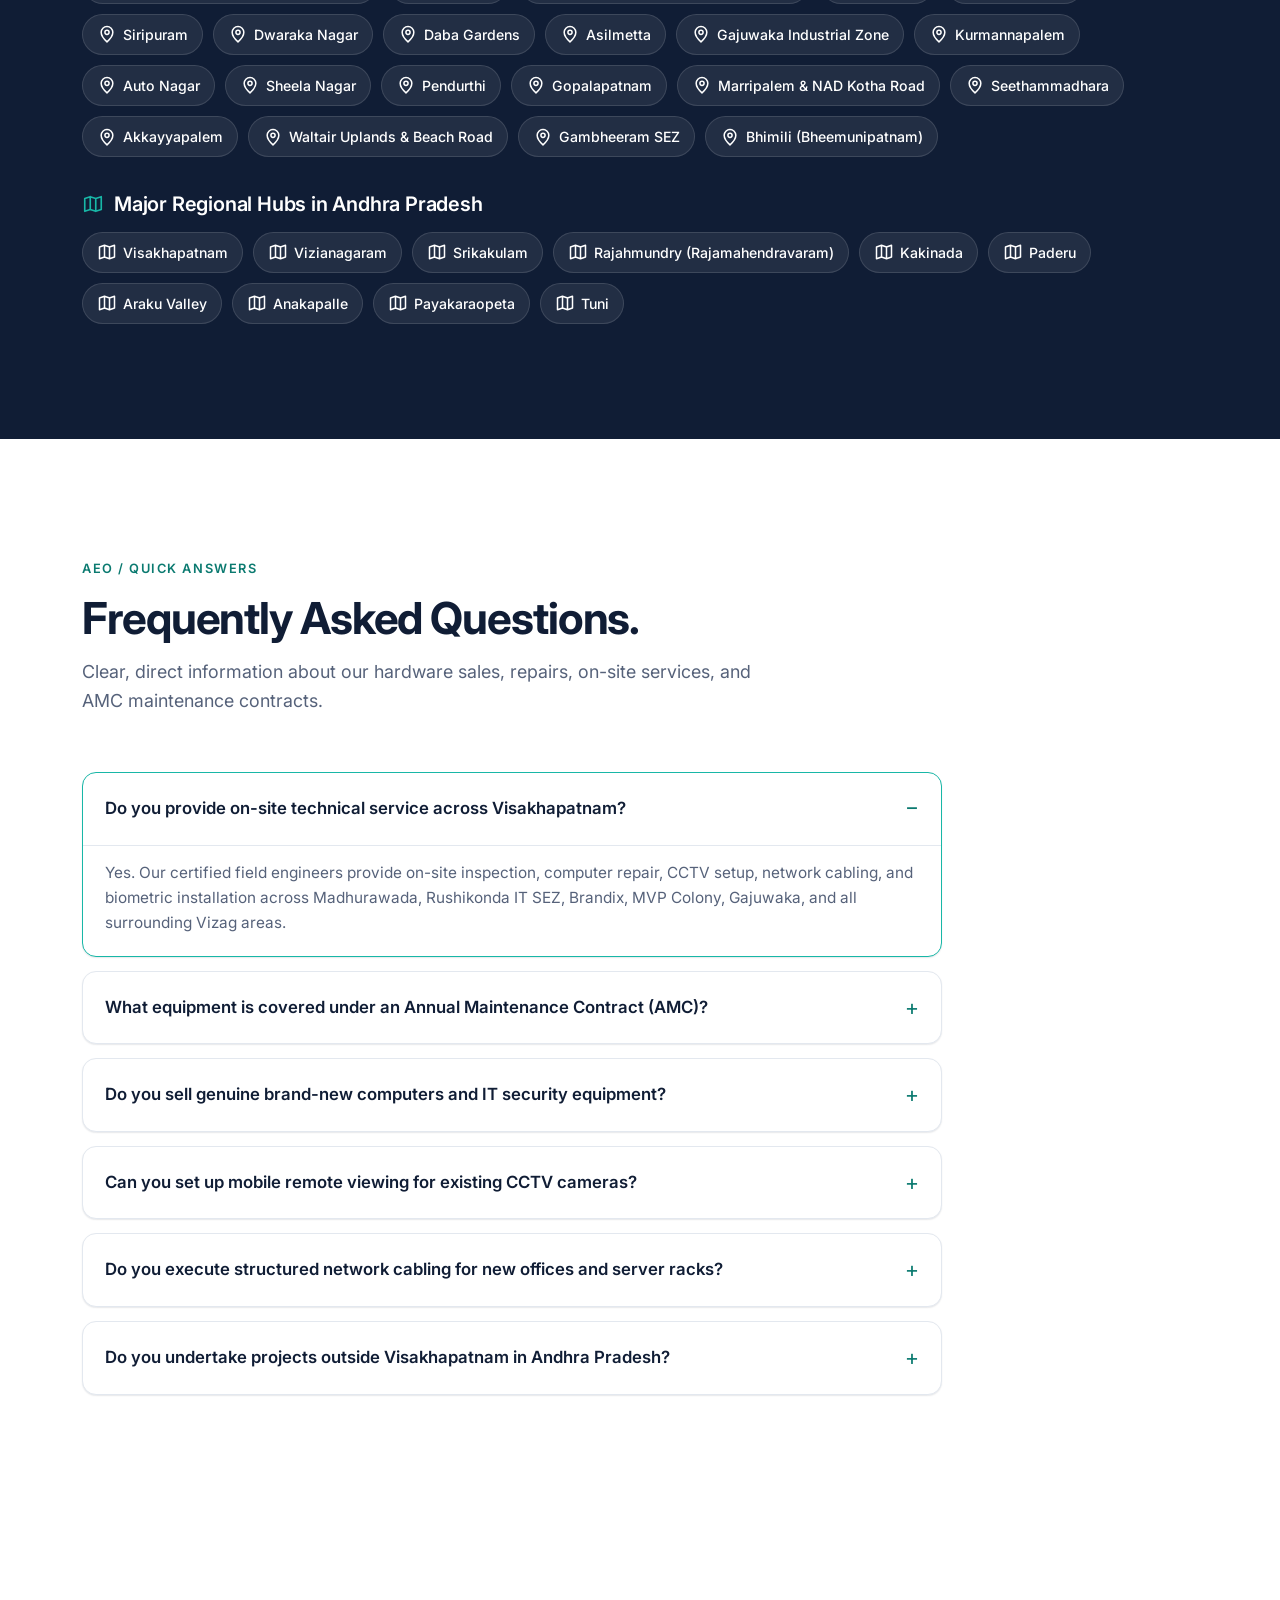
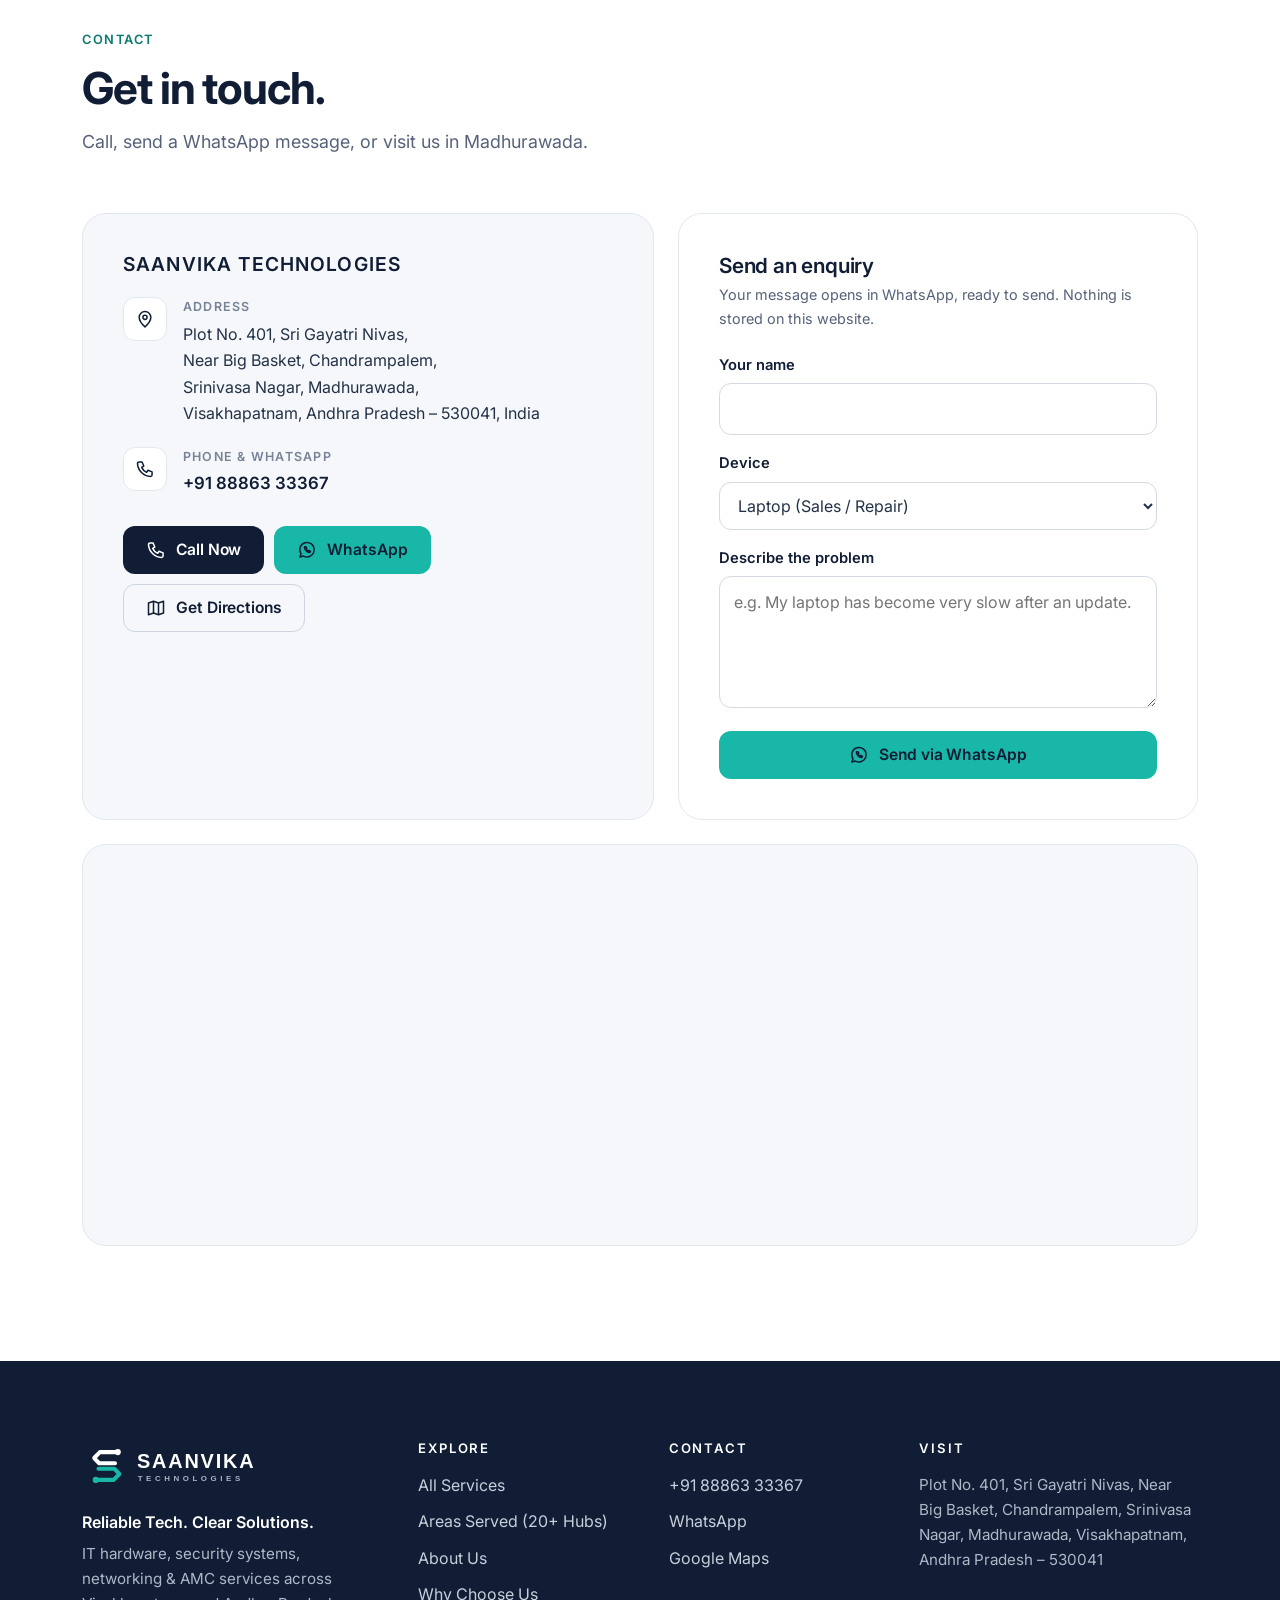
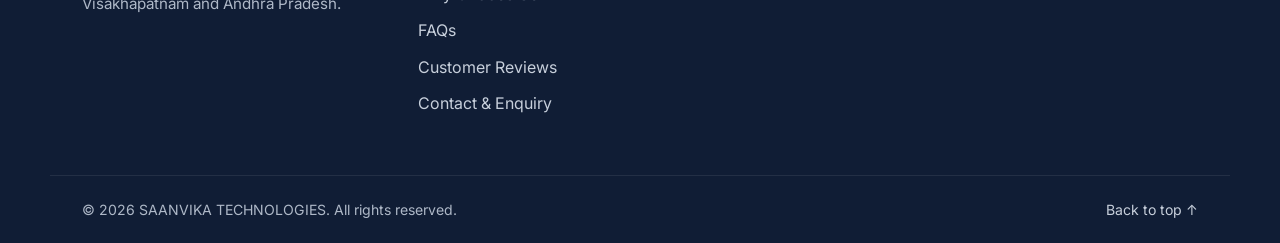
==== commit 071eca22: "feat: replace hero with full-screen image slider (auto-advance, swipe, dots, progress bar, Ken Burns" ====
--- a/index.html
+++ b/index.html
@@ -272,201 +272,136 @@
   </header>
 
   <main id="main">
-    <!-- ============ Hero ============ -->
-    <section class="hero" id="home">
-      <div class="container">
-        <div class="hero-header">
-          <p class="eyebrow"><span class="dot" aria-hidden="true"></span>Madhurawada • Greater Visakhapatnam • Andhra Pradesh</p>
-          <h1>Complete IT, Security &amp; Networking Solutions.</h1>
-          <p class="hero-sub">Sales, Service &amp; Annual Maintenance (AMC) for Businesses and Homes.</p>
-          <p class="hero-text">From Desktop and Laptop repairs to enterprise CCTV surveillance, biometric access control, structured cabling, intranet servers, intercom systems, and IT AMCs — SAANVIKA TECHNOLOGIES delivers dependable technology solutions across 20+ areas in Visakhapatnam and Andhra Pradesh.</p>
-          <div class="hero-ctas">
-            <a class="btn btn-primary btn-lg" data-wa href="https://wa.me/918886333367" target="_blank" rel="noopener">
-              <svg class="ic" aria-hidden="true"><use href="#i-whatsapp"/></svg>Get Technical Support
-            </a>
-            <a class="btn btn-ghost btn-lg" href="#services">Explore All Services<svg class="ic" aria-hidden="true"><use href="#i-arrow"/></svg></a>
-          </div>
-          <p class="hero-call">Prefer to talk? Call <a data-tel href="tel:+918886333367">+91 88863 33367</a></p>
-        </div>
-      </div>
-
-      <!-- ============ Hero Services Auto Carousel (full-width, outside container) ============ -->
-      <div class="hero-carousel-section" aria-label="Our core services carousel">
-        <div class="container">
-          <div class="hero-carousel-controls">
-            <span class="carousel-hint"><span class="dot-live" aria-hidden="true"></span> Click any service to view full details &amp; AMC plans</span>
-            <div class="carousel-nav-buttons">
-              <button class="carousel-nav-btn prev" id="hero-carousel-prev" type="button" aria-label="Previous service slide">
-                <svg class="ic" aria-hidden="true"><use href="#i-arrow"/></svg>
-              </button>
-              <button class="carousel-nav-btn next" id="hero-carousel-next" type="button" aria-label="Next service slide">
-                <svg class="ic" aria-hidden="true"><use href="#i-arrow"/></svg>
-              </button>
-            </div>
-          </div>
-        </div>
-
-        <div class="hero-carousel-container" id="hero-carousel-container">
-          <div class="hero-carousel-track" id="hero-carousel-track" role="region" aria-live="polite">
-
-              <a href="services/desktop-laptop-services.html" class="hero-slide-card">
-                <div class="slide-media">
-                  <span class="slide-category">Computers</span>
-                  <img src="assets/img/services/desktop-laptop-services.jpg" alt="Desktops, Laptops and Workstations" loading="eager" width="380" height="230">
-                </div>
-                <div class="slide-body">
-                  <div class="s-badges">
-                    <span class="badge-tag badge-sales">Sales</span>
-                    <span class="badge-tag badge-service">Service</span>
-                    <span class="badge-tag badge-amc">AMC</span>
-                  </div>
-                  <h3>Desktops, Laptops &amp; Workstations</h3>
-                  <p class="slide-tagline">Branded PCs, chip-level laptop repairs &amp; corporate AMC.</p>
-                  <span class="slide-cta">Explore Details <svg class="ic" aria-hidden="true"><use href="#i-arrow"/></svg></span>
-                </div>
-              </a>
-
-              <a href="services/cctv-surveillance-systems.html" class="hero-slide-card">
-                <div class="slide-media">
-                  <span class="slide-category">Security</span>
-                  <img src="assets/img/services/cctv-surveillance-systems.jpg" alt="CCTV and Video Surveillance Systems" loading="eager" width="380" height="230">
-                </div>
-                <div class="slide-body">
-                  <div class="s-badges">
-                    <span class="badge-tag badge-sales">Sales</span>
-                    <span class="badge-tag badge-service">Service</span>
-                    <span class="badge-tag badge-amc">AMC</span>
-                  </div>
-                  <h3>CCTV &amp; Video Surveillance</h3>
-                  <p class="slide-tagline">HD/IP cameras, NVR/DVR setup &amp; mobile live stream view.</p>
-                  <span class="slide-cta">Explore Details <svg class="ic" aria-hidden="true"><use href="#i-arrow"/></svg></span>
-                </div>
-              </a>
-
-              <a href="services/biometrics-access-control.html" class="hero-slide-card">
-                <div class="slide-media">
-                  <span class="slide-category">Access</span>
-                  <img src="assets/img/services/biometrics-access-control.jpg" alt="Biometrics and Access Control Systems" loading="eager" width="380" height="230">
-                </div>
-                <div class="slide-body">
-                  <div class="s-badges">
-                    <span class="badge-tag badge-sales">Sales</span>
-                    <span class="badge-tag badge-service">Service</span>
-                    <span class="badge-tag badge-amc">AMC</span>
-                  </div>
-                  <h3>Biometrics &amp; Access Control</h3>
-                  <p class="slide-tagline">Face recognition, fingerprint attendance &amp; magnetic EM locks.</p>
-                  <span class="slide-cta">Explore Details <svg class="ic" aria-hidden="true"><use href="#i-arrow"/></svg></span>
-                </div>
-              </a>
-
-              <a href="services/networking-wifi-solutions.html" class="hero-slide-card">
-                <div class="slide-media">
-                  <span class="slide-category">Networking</span>
-                  <img src="assets/img/services/networking-wifi-solutions.jpg" alt="Networking, Wi-Fi 6 and Structured Cabling" loading="eager" width="380" height="230">
-                </div>
-                <div class="slide-body">
-                  <div class="s-badges">
-                    <span class="badge-tag badge-sales">Sales</span>
-                    <span class="badge-tag badge-service">Service</span>
-                    <span class="badge-tag badge-amc">AMC</span>
-                  </div>
-                  <h3>Networking, Wi-Fi 6 &amp; Cabling</h3>
-                  <p class="slide-tagline">Structured CAT6/Fiber LAN, gigabit switches &amp; server racks.</p>
-                  <span class="slide-cta">Explore Details <svg class="ic" aria-hidden="true"><use href="#i-arrow"/></svg></span>
-                </div>
-              </a>
-
-              <a href="services/intranet-servers-storage.html" class="hero-slide-card">
-                <div class="slide-media">
-                  <span class="slide-category">Servers</span>
-                  <img src="assets/img/services/intranet-servers-storage.jpg" alt="Intranet Setup, Local Servers and Storage" loading="lazy" width="380" height="230">
-                </div>
-                <div class="slide-body">
-                  <div class="s-badges">
-                    <span class="badge-tag badge-sales">Sales</span>
-                    <span class="badge-tag badge-service">Service</span>
-                    <span class="badge-tag badge-amc">AMC</span>
-                  </div>
-                  <h3>Intranet, Local Servers &amp; NAS</h3>
-                  <p class="slide-tagline">In-house file servers, automated backups &amp; data recovery.</p>
-                  <span class="slide-cta">Explore Details <svg class="ic" aria-hidden="true"><use href="#i-arrow"/></svg></span>
-                </div>
-              </a>
-
-              <a href="services/intercom-epabx-systems.html" class="hero-slide-card">
-                <div class="slide-media">
-                  <span class="slide-category">Telecom</span>
-                  <img src="assets/img/services/intercom-epabx-systems.jpg" alt="Intercom and EPABX Telecom Systems" loading="lazy" width="380" height="230">
-                </div>
-                <div class="slide-body">
-                  <div class="s-badges">
-                    <span class="badge-tag badge-sales">Sales</span>
-                    <span class="badge-tag badge-service">Service</span>
-                    <span class="badge-tag badge-amc">AMC</span>
-                  </div>
-                  <h3>Intercom &amp; EPABX Telecom</h3>
-                  <p class="slide-tagline">Office IP-PBX, multi-flat apartment intercoms &amp; video phones.</p>
-                  <span class="slide-cta">Explore Details <svg class="ic" aria-hidden="true"><use href="#i-arrow"/></svg></span>
-                </div>
-              </a>
-
-              <a href="services/printers-peripherals.html" class="hero-slide-card">
-                <div class="slide-media">
-                  <span class="slide-category">Printers</span>
-                  <img src="assets/img/services/printers-peripherals.jpg" alt="Printers, Scanners and POS Peripherals" loading="lazy" width="380" height="230">
-                </div>
-                <div class="slide-body">
-                  <div class="s-badges">
-                    <span class="badge-tag badge-sales">Sales</span>
-                    <span class="badge-tag badge-service">Service</span>
-                    <span class="badge-tag badge-amc">AMC</span>
-                  </div>
-                  <h3>Printers &amp; POS Peripherals</h3>
-                  <p class="slide-tagline">LaserJet sales, roller repairs, toner refills &amp; fleet AMCs.</p>
-                  <span class="slide-cta">Explore Details <svg class="ic" aria-hidden="true"><use href="#i-arrow"/></svg></span>
-                </div>
-              </a>
-
-              <a href="services/firewalls-server-racks-power.html" class="hero-slide-card">
-                <div class="slide-media">
-                  <span class="slide-category">Power &amp; Security</span>
-                  <img src="assets/img/services/firewalls-server-racks-power.jpg" alt="Firewalls, Server Racks and Online UPS" loading="lazy" width="380" height="230">
-                </div>
-                <div class="slide-body">
-                  <div class="s-badges">
-                    <span class="badge-tag badge-sales">Sales</span>
-                    <span class="badge-tag badge-service">Service</span>
-                    <span class="badge-tag badge-amc">AMC</span>
-                  </div>
-                  <h3>Firewalls, Server Racks &amp; UPS</h3>
-                  <p class="slide-tagline">Hardware firewalls, 4U-42U racks &amp; Online UPS power backup.</p>
-                  <span class="slide-cta">Explore Details <svg class="ic" aria-hidden="true"><use href="#i-arrow"/></svg></span>
-                </div>
-              </a>
-
-              <a href="services/it-amc-maintenance.html" class="hero-slide-card">
-                <div class="slide-media">
-                  <span class="slide-category">Enterprise</span>
-                  <img src="assets/img/services/it-amc-maintenance.jpg" alt="Annual Maintenance Contracts (IT AMC)" loading="lazy" width="380" height="230">
-                </div>
-                <div class="slide-body">
-                  <div class="s-badges">
-                    <span class="badge-tag badge-sales">Comprehensive</span>
-                    <span class="badge-tag badge-service">Non-Comp</span>
-                    <span class="badge-tag badge-amc">SLA</span>
-                  </div>
-                  <h3>Annual Maintenance Contracts (AMC)</h3>
-                  <p class="slide-tagline">Priority engineer visits, hardware repairs &amp; routine checkups.</p>
-                  <span class="slide-cta">Explore Details <svg class="ic" aria-hidden="true"><use href="#i-arrow"/></svg></span>
-                </div>
-              </a>
-
-            </div>
-          </div>
-
-          <div class="hero-carousel-dots" id="hero-carousel-dots" role="tablist" aria-label="Carousel slide indicator"></div>
-        </div>
+    <!-- ============ Hero Full-Screen Image Slider ============ -->
+    <section class="hero-slider" id="home" aria-label="Services showcase">
+
+      <!-- Slides -->
+      <div class="hs-track" id="hs-track">
+
+        <a href="services/desktop-laptop-services.html" class="hs-slide" aria-label="Desktops, Laptops & Workstations – click to explore">
+          <img src="assets/img/services/desktop-laptop-services.jpg" alt="Desktop and Laptop Services" class="hs-img" loading="eager">
+          <div class="hs-overlay">
+            <div class="hs-content">
+              <span class="hs-eyebrow">Computers &amp; Laptops</span>
+              <h2 class="hs-title">Desktops, Laptops &amp; Workstations</h2>
+              <p class="hs-sub">Sales · Chip-level Repair · Corporate AMC</p>
+              <span class="hs-btn">Explore Service <svg class="ic" aria-hidden="true"><use href="#i-arrow"/></svg></span>
+            </div>
+          </div>
+        </a>
+
+        <a href="services/cctv-surveillance-systems.html" class="hs-slide" aria-label="CCTV & Video Surveillance – click to explore">
+          <img src="assets/img/services/cctv-surveillance-systems.jpg" alt="CCTV Surveillance Systems" class="hs-img" loading="eager">
+          <div class="hs-overlay">
+            <div class="hs-content">
+              <span class="hs-eyebrow">Security &amp; Surveillance</span>
+              <h2 class="hs-title">CCTV &amp; Video Surveillance</h2>
+              <p class="hs-sub">HD/IP Cameras · NVR/DVR Setup · Mobile Remote View</p>
+              <span class="hs-btn">Explore Service <svg class="ic" aria-hidden="true"><use href="#i-arrow"/></svg></span>
+            </div>
+          </div>
+        </a>
+
+        <a href="services/biometrics-access-control.html" class="hs-slide" aria-label="Biometrics & Access Control – click to explore">
+          <img src="assets/img/services/biometrics-access-control.jpg" alt="Biometrics and Access Control Systems" class="hs-img" loading="lazy">
+          <div class="hs-overlay">
+            <div class="hs-content">
+              <span class="hs-eyebrow">Access Control</span>
+              <h2 class="hs-title">Biometrics &amp; Access Control</h2>
+              <p class="hs-sub">Face Recognition · Fingerprint Attendance · EM Locks</p>
+              <span class="hs-btn">Explore Service <svg class="ic" aria-hidden="true"><use href="#i-arrow"/></svg></span>
+            </div>
+          </div>
+        </a>
+
+        <a href="services/networking-wifi-solutions.html" class="hs-slide" aria-label="Networking & Wi-Fi Solutions – click to explore">
+          <img src="assets/img/services/networking-wifi-solutions.jpg" alt="Networking and Wi-Fi Solutions" class="hs-img" loading="lazy">
+          <div class="hs-overlay">
+            <div class="hs-content">
+              <span class="hs-eyebrow">Networking &amp; Wi-Fi</span>
+              <h2 class="hs-title">Networking, Wi-Fi 6 &amp; Structured Cabling</h2>
+              <p class="hs-sub">CAT6/Fiber LAN · Gigabit Switches · Office Wi-Fi</p>
+              <span class="hs-btn">Explore Service <svg class="ic" aria-hidden="true"><use href="#i-arrow"/></svg></span>
+            </div>
+          </div>
+        </a>
+
+        <a href="services/intranet-servers-storage.html" class="hs-slide" aria-label="Intranet & Server Storage – click to explore">
+          <img src="assets/img/services/intranet-servers-storage.jpg" alt="Intranet Setup and Server Storage" class="hs-img" loading="lazy">
+          <div class="hs-overlay">
+            <div class="hs-content">
+              <span class="hs-eyebrow">Servers &amp; Storage</span>
+              <h2 class="hs-title">Intranet, Local Servers &amp; NAS</h2>
+              <p class="hs-sub">File Servers · Automated Backups · Data Recovery</p>
+              <span class="hs-btn">Explore Service <svg class="ic" aria-hidden="true"><use href="#i-arrow"/></svg></span>
+            </div>
+          </div>
+        </a>
+
+        <a href="services/intercom-epabx-systems.html" class="hs-slide" aria-label="Intercom & EPABX Systems – click to explore">
+          <img src="assets/img/services/intercom-epabx-systems.jpg" alt="Intercom and EPABX Telecom Systems" class="hs-img" loading="lazy">
+          <div class="hs-overlay">
+            <div class="hs-content">
+              <span class="hs-eyebrow">Telecom &amp; Intercom</span>
+              <h2 class="hs-title">Intercom &amp; EPABX Telecom</h2>
+              <p class="hs-sub">Office IP-PBX · Apartment Video Intercom · EPABX</p>
+              <span class="hs-btn">Explore Service <svg class="ic" aria-hidden="true"><use href="#i-arrow"/></svg></span>
+            </div>
+          </div>
+        </a>
+
+        <a href="services/printers-peripherals.html" class="hs-slide" aria-label="Printers & Peripherals – click to explore">
+          <img src="assets/img/services/printers-peripherals.jpg" alt="Printers and POS Peripherals" class="hs-img" loading="lazy">
+          <div class="hs-overlay">
+            <div class="hs-content">
+              <span class="hs-eyebrow">Printers &amp; Peripherals</span>
+              <h2 class="hs-title">Printers, Scanners &amp; POS Peripherals</h2>
+              <p class="hs-sub">LaserJet Sales · Roller Repair · Toner Refill · Fleet AMC</p>
+              <span class="hs-btn">Explore Service <svg class="ic" aria-hidden="true"><use href="#i-arrow"/></svg></span>
+            </div>
+          </div>
+        </a>
+
+        <a href="services/firewalls-server-racks-power.html" class="hs-slide" aria-label="Firewalls, Server Racks & UPS – click to explore">
+          <img src="assets/img/services/firewalls-server-racks-power.jpg" alt="Firewalls Server Racks and Online UPS" class="hs-img" loading="lazy">
+          <div class="hs-overlay">
+            <div class="hs-content">
+              <span class="hs-eyebrow">Power &amp; Network Security</span>
+              <h2 class="hs-title">Firewalls, Server Racks &amp; UPS</h2>
+              <p class="hs-sub">Hardware Firewalls · 4U–42U Racks · Online UPS Power</p>
+              <span class="hs-btn">Explore Service <svg class="ic" aria-hidden="true"><use href="#i-arrow"/></svg></span>
+            </div>
+          </div>
+        </a>
+
+        <a href="services/it-amc-maintenance.html" class="hs-slide" aria-label="IT Annual Maintenance Contracts – click to explore">
+          <img src="assets/img/services/it-amc-maintenance.jpg" alt="IT Annual Maintenance Contracts" class="hs-img" loading="lazy">
+          <div class="hs-overlay">
+            <div class="hs-content">
+              <span class="hs-eyebrow">Enterprise AMC</span>
+              <h2 class="hs-title">Annual Maintenance Contracts (AMC)</h2>
+              <p class="hs-sub">Priority Engineer Visits · Hardware Repairs · SLA</p>
+              <span class="hs-btn">Explore Service <svg class="ic" aria-hidden="true"><use href="#i-arrow"/></svg></span>
+            </div>
+          </div>
+        </a>
+
+      </div><!-- /.hs-track -->
+
+      <!-- Prev / Next buttons -->
+      <button class="hs-nav hs-prev" id="hs-prev" type="button" aria-label="Previous slide">
+        <svg class="ic" aria-hidden="true"><use href="#i-arrow"/></svg>
+      </button>
+      <button class="hs-nav hs-next" id="hs-next" type="button" aria-label="Next slide">
+        <svg class="ic" aria-hidden="true"><use href="#i-arrow"/></svg>
+      </button>
+
+      <!-- Dot indicators -->
+      <div class="hs-dots" id="hs-dots" role="tablist" aria-label="Slide indicators"></div>
+
+      <!-- Progress bar -->
+      <div class="hs-progress" aria-hidden="true"><div class="hs-progress-bar" id="hs-progress-bar"></div></div>
+
     </section>
 
     <!-- ============ Services ============ -->
--- a/assets/css/styles.css
+++ b/assets/css/styles.css
@@ -156,212 +156,227 @@
 }
 .mobile-menu-actions { display: grid; gap: 10px; margin-top: 20px; }
 
-/* ---------- Hero (Single Section with Auto-Scrolling Services Carousel) ---------- */
-.hero {
+/* ============================================================
+   Hero Full-Screen Image Slider
+   ============================================================ */
+.hero-slider {
   position: relative;
-  padding-block: clamp(36px, 6vw, 72px) 0;
-  overflow-x: clip; /* clips horizontal bleed without hiding vertical carousel */
-}
-.hero::before {
-  content: ""; position: absolute; inset: 0 0 auto 0; height: 100%;
-  background: linear-gradient(180deg, var(--soft) 0%, rgba(245, 247, 250, 0) 85%);
-  z-index: -1;
-}
-.hero-header {
-  max-width: 880px; margin-inline: auto; text-align: center; padding-bottom: clamp(36px, 5vw, 54px);
-}
-.hero h1 {
-  font-size: clamp(2.35rem, 5vw, 3.8rem);
-  font-weight: 700; letter-spacing: -0.04em; line-height: 1.08;
-  margin-bottom: 16px;
-}
-.hero-sub {
-  font-size: clamp(1.15rem, 1.8vw, 1.35rem); font-weight: 600;
-  color: var(--navy); margin-bottom: 14px; letter-spacing: -0.01em;
-}
-.hero-text {
-  font-size: 1.05rem; color: var(--text-2); max-width: 680px; margin-inline: auto;
-  line-height: 1.6;
-}
-.hero-ctas { display: flex; flex-wrap: wrap; justify-content: center; gap: 14px; margin-top: 26px; }
-.hero-call { margin-top: 18px; font-size: .95rem; color: var(--text-2); text-align: center; }
-.hero-call a { color: var(--navy); font-weight: 600; border-bottom: 1.5px solid var(--teal); }
-
-/* ---------- Hero Services Carousel (full-width breakout) ---------- */
-.hero-carousel-section {
-  /* break out of the .container to reach full viewport width */
-  margin-left: calc(50% - 50vw);
-  margin-right: calc(50% - 50vw);
-  width: 100vw;
+  width: 100%;
+  height: calc(100vh - var(--header-h));
+  min-height: 520px;
+  max-height: 860px;
+  overflow: hidden;
   background: var(--navy);
-  padding: 24px 0 32px;
+}
+
+/* Track holds all slides side-by-side */
+.hs-track {
+  display: flex;
+  height: 100%;
+  transition: transform .7s cubic-bezier(.77,0,.18,1);
+  will-change: transform;
+}
+
+/* Each slide = one full-width, full-height frame */
+.hs-slide {
+  flex: 0 0 100%;
   position: relative;
-}
-.hero-carousel-controls {
-  display: flex; justify-content: space-between; align-items: center;
-  margin-bottom: 16px; flex-wrap: wrap; gap: 12px;
-  max-width: var(--max-w); margin-inline: auto; padding-inline: clamp(16px, 4vw, 48px);
-}
-.carousel-hint {
-  font-size: .88rem; font-weight: 600; color: rgba(255,255,255,.65);
-  display: inline-flex; align-items: center; gap: 8px;
-}
-.dot-live {
-  width: 8px; height: 8px; border-radius: 50%; background: var(--teal);
-  display: inline-block; animation: pulseDot 2s infinite ease-in-out;
-}
-@keyframes pulseDot {
-  0%, 100% { opacity: 1; transform: scale(1); }
-  50% { opacity: .4; transform: scale(.8); }
-}
-
-.carousel-nav-buttons {
-  display: flex; align-items: center; gap: 10px;
-}
-.carousel-nav-btn {
-  display: grid; place-items: center; width: 44px; height: 44px;
-  border-radius: 50%; background: rgba(255,255,255,.12); border: 1.5px solid rgba(255,255,255,.25);
-  color: var(--white); cursor: pointer; transition: all .2s var(--ease);
-}
-.carousel-nav-btn:hover {
-  background: var(--teal); color: var(--white); border-color: var(--teal);
-  transform: scale(1.08); box-shadow: 0 0 0 4px rgba(24,183,167,.25);
-}
-.carousel-nav-btn:active { transform: scale(.95); }
-.carousel-nav-btn.prev svg { transform: rotate(180deg); }
-.carousel-nav-btn .ic { width: 18px; height: 18px; }
-
-.hero-carousel-container {
-  overflow-x: auto;
-  overflow-y: visible;
-  scroll-behavior: smooth;
-  scrollbar-width: none;
-  -ms-overflow-style: none;
-  -webkit-overflow-scrolling: touch;
-  padding: 8px clamp(16px, 4vw, 48px) 10px;
-  cursor: grab;
-}
-.hero-carousel-container:active { cursor: grabbing; }
-.hero-carousel-container::-webkit-scrollbar { display: none; }
-
-.hero-carousel-track {
-  display: flex;
-  gap: 20px;
-  width: max-content;
-  padding-bottom: 4px;
-}
-
-.hero-slide-card {
-  flex: 0 0 clamp(280px, 30vw, 360px);
-  display: flex;
-  flex-direction: column;
-  background: var(--white);
-  border: 2px solid transparent;
-  border-radius: var(--radius-lg);
+  display: block;
   overflow: hidden;
-  box-shadow: 0 4px 24px rgba(0,0,0,.35);
   text-decoration: none;
   color: inherit;
   cursor: pointer;
-  transition: transform .3s var(--ease), box-shadow .3s var(--ease), border-color .3s;
-}
-.hero-slide-card:hover {
-  transform: translateY(-10px) scale(1.02);
-  box-shadow: 0 16px 40px rgba(0,0,0,.45);
-  border-color: var(--teal);
-}
-.slide-media {
-  position: relative;
-  aspect-ratio: 16 / 10;
-  overflow: hidden;
-  background: #0E182B;
-}
-.slide-media img {
+}
+
+/* Full-cover image */
+.hs-img {
   width: 100%;
   height: 100%;
   object-fit: cover;
-  transition: transform .5s var(--ease);
-}
-.hero-slide-card:hover .slide-media img {
-  transform: scale(1.08);
-}
-.slide-category {
+  object-position: center;
+  display: block;
+  transition: transform 8s linear;
+}
+.hs-slide.is-active .hs-img {
+  transform: scale(1.06); /* Ken Burns zoom on active slide */
+}
+
+/* Dark gradient overlay — bottom 60% gets darkened for text legibility */
+.hs-overlay {
   position: absolute;
-  top: 12px;
-  left: 12px;
-  z-index: 2;
-  padding: 4px 10px;
-  border-radius: 6px;
-  font-size: .72rem;
+  inset: 0;
+  background: linear-gradient(
+    to top,
+    rgba(10, 18, 36, .88) 0%,
+    rgba(10, 18, 36, .45) 50%,
+    rgba(10, 18, 36, .10) 100%
+  );
+  display: flex;
+  align-items: flex-end;
+}
+
+/* Text content sitting above the gradient */
+.hs-content {
+  padding: clamp(28px, 5vw, 60px) clamp(20px, 6vw, 80px);
+  max-width: 760px;
+  /* slide-in animation on each active slide */
+  animation: none;
+}
+.hs-slide.is-active .hs-content {
+  animation: hsSlideUp .6s .15s cubic-bezier(.22,1,.36,1) both;
+}
+@keyframes hsSlideUp {
+  from { opacity: 0; transform: translateY(28px); }
+  to   { opacity: 1; transform: translateY(0); }
+}
+
+.hs-eyebrow {
+  display: inline-block;
+  font-size: .78rem;
   font-weight: 700;
+  letter-spacing: .12em;
   text-transform: uppercase;
-  letter-spacing: .06em;
-  background: rgba(16, 29, 53, .88);
   color: var(--teal);
-  backdrop-filter: blur(6px);
-}
-.slide-body {
-  padding: 20px;
-  display: flex;
-  flex-direction: column;
-  flex: 1;
-}
-.slide-body h3 {
-  font-size: 1.1rem;
-  margin-bottom: 6px;
-  color: var(--navy);
-  line-height: 1.25;
-  transition: color .2s;
-}
-.hero-slide-card:hover .slide-body h3 {
-  color: var(--teal-ink);
-}
-.slide-tagline {
-  font-size: .85rem;
-  color: var(--text-2);
-  line-height: 1.45;
+  background: rgba(24,183,167,.15);
+  border: 1px solid rgba(24,183,167,.35);
+  padding: 5px 14px;
+  border-radius: 999px;
   margin-bottom: 14px;
-  flex: 1;
-}
-.slide-cta {
-  font-size: .84rem;
-  font-weight: 600;
-  color: var(--teal-ink);
+}
+
+.hs-title {
+  font-size: clamp(1.9rem, 4vw, 3.2rem);
+  font-weight: 700;
+  color: #fff;
+  line-height: 1.1;
+  letter-spacing: -.03em;
+  margin-bottom: 12px;
+}
+
+.hs-sub {
+  font-size: clamp(.9rem, 1.4vw, 1.1rem);
+  color: rgba(255,255,255,.75);
+  margin-bottom: 24px;
+  font-weight: 500;
+}
+
+.hs-btn {
   display: inline-flex;
   align-items: center;
-  gap: 6px;
-  margin-top: auto;
-}
-.slide-cta .ic {
-  width: 16px;
-  height: 16px;
-  transition: transform .2s var(--ease);
-}
-.hero-slide-card:hover .slide-cta .ic {
-  transform: translateX(4px);
-}
-
-.hero-carousel-dots {
+  gap: 8px;
+  background: var(--teal);
+  color: var(--navy);
+  font-weight: 700;
+  font-size: .95rem;
+  padding: 12px 26px;
+  border-radius: 999px;
+  transition: background .2s, transform .2s, box-shadow .2s;
+  pointer-events: none; /* parent <a> handles click */
+}
+.hs-slide:hover .hs-btn {
+  background: #fff;
+  transform: translateY(-2px);
+  box-shadow: 0 8px 24px rgba(0,0,0,.35);
+}
+.hs-btn .ic { width: 18px; height: 18px; transition: transform .2s; }
+.hs-slide:hover .hs-btn .ic { transform: translateX(4px); }
+
+/* Prev / Next arrow buttons */
+.hs-nav {
+  position: absolute;
+  top: 50%;
+  transform: translateY(-50%);
+  z-index: 10;
+  width: 52px;
+  height: 52px;
+  border-radius: 50%;
+  border: 2px solid rgba(255,255,255,.35);
+  background: rgba(10,18,36,.55);
+  color: #fff;
+  cursor: pointer;
+  display: grid;
+  place-items: center;
+  backdrop-filter: blur(8px);
+  transition: background .2s, border-color .2s, transform .2s;
+}
+.hs-nav:hover {
+  background: var(--teal);
+  border-color: var(--teal);
+  transform: translateY(-50%) scale(1.1);
+}
+.hs-nav .ic { width: 22px; height: 22px; }
+.hs-prev { left: clamp(12px, 3vw, 32px); }
+.hs-prev .ic { transform: rotate(180deg); }
+.hs-next { right: clamp(12px, 3vw, 32px); }
+
+/* Dot indicators */
+.hs-dots {
+  position: absolute;
+  bottom: 22px;
+  left: 50%;
+  transform: translateX(-50%);
+  z-index: 10;
   display: flex;
-  justify-content: center;
+  gap: 8px;
   align-items: center;
-  gap: 8px;
-  margin-top: 20px;
-}
-.carousel-dot {
+}
+.hs-dot {
   width: 8px;
   height: 8px;
   border-radius: 999px;
-  background: rgba(255,255,255,.3);
+  background: rgba(255,255,255,.35);
   border: none;
   padding: 0;
   cursor: pointer;
-  transition: all .3s var(--ease);
-}
-.carousel-dot.active {
+  transition: width .3s, background .3s;
+}
+.hs-dot.active {
   width: 28px;
   background: var(--teal);
 }
+
+/* Auto-advance progress bar at bottom */
+.hs-progress {
+  position: absolute;
+  bottom: 0;
+  left: 0;
+  right: 0;
+  height: 3px;
+  background: rgba(255,255,255,.12);
+  z-index: 10;
+}
+.hs-progress-bar {
+  height: 100%;
+  background: var(--teal);
+  width: 0%;
+  transition: width linear;
+}
+
+/* Slide count badge (top-right) */
+.hs-counter {
+  position: absolute;
+  top: 20px;
+  right: clamp(16px, 3vw, 36px);
+  z-index: 10;
+  font-size: .8rem;
+  font-weight: 600;
+  color: rgba(255,255,255,.65);
+  background: rgba(10,18,36,.5);
+  backdrop-filter: blur(6px);
+  padding: 5px 14px;
+  border-radius: 999px;
+}
+
+/* ---- Mobile tweaks ---- */
+@media (max-width: 640px) {
+  .hero-slider { height: 92svh; max-height: 680px; }
+  .hs-title { font-size: 1.75rem; }
+  .hs-nav { width: 40px; height: 40px; }
+  .hs-nav .ic { width: 18px; height: 18px; }
+  .hs-btn { font-size: .85rem; padding: 10px 20px; }
+}
+
+
 
 /* ---------- Services ---------- */
 .services-grid { display: grid; grid-template-columns: repeat(auto-fit, minmax(min(100%, 320px), 1fr)); gap: 20px; }
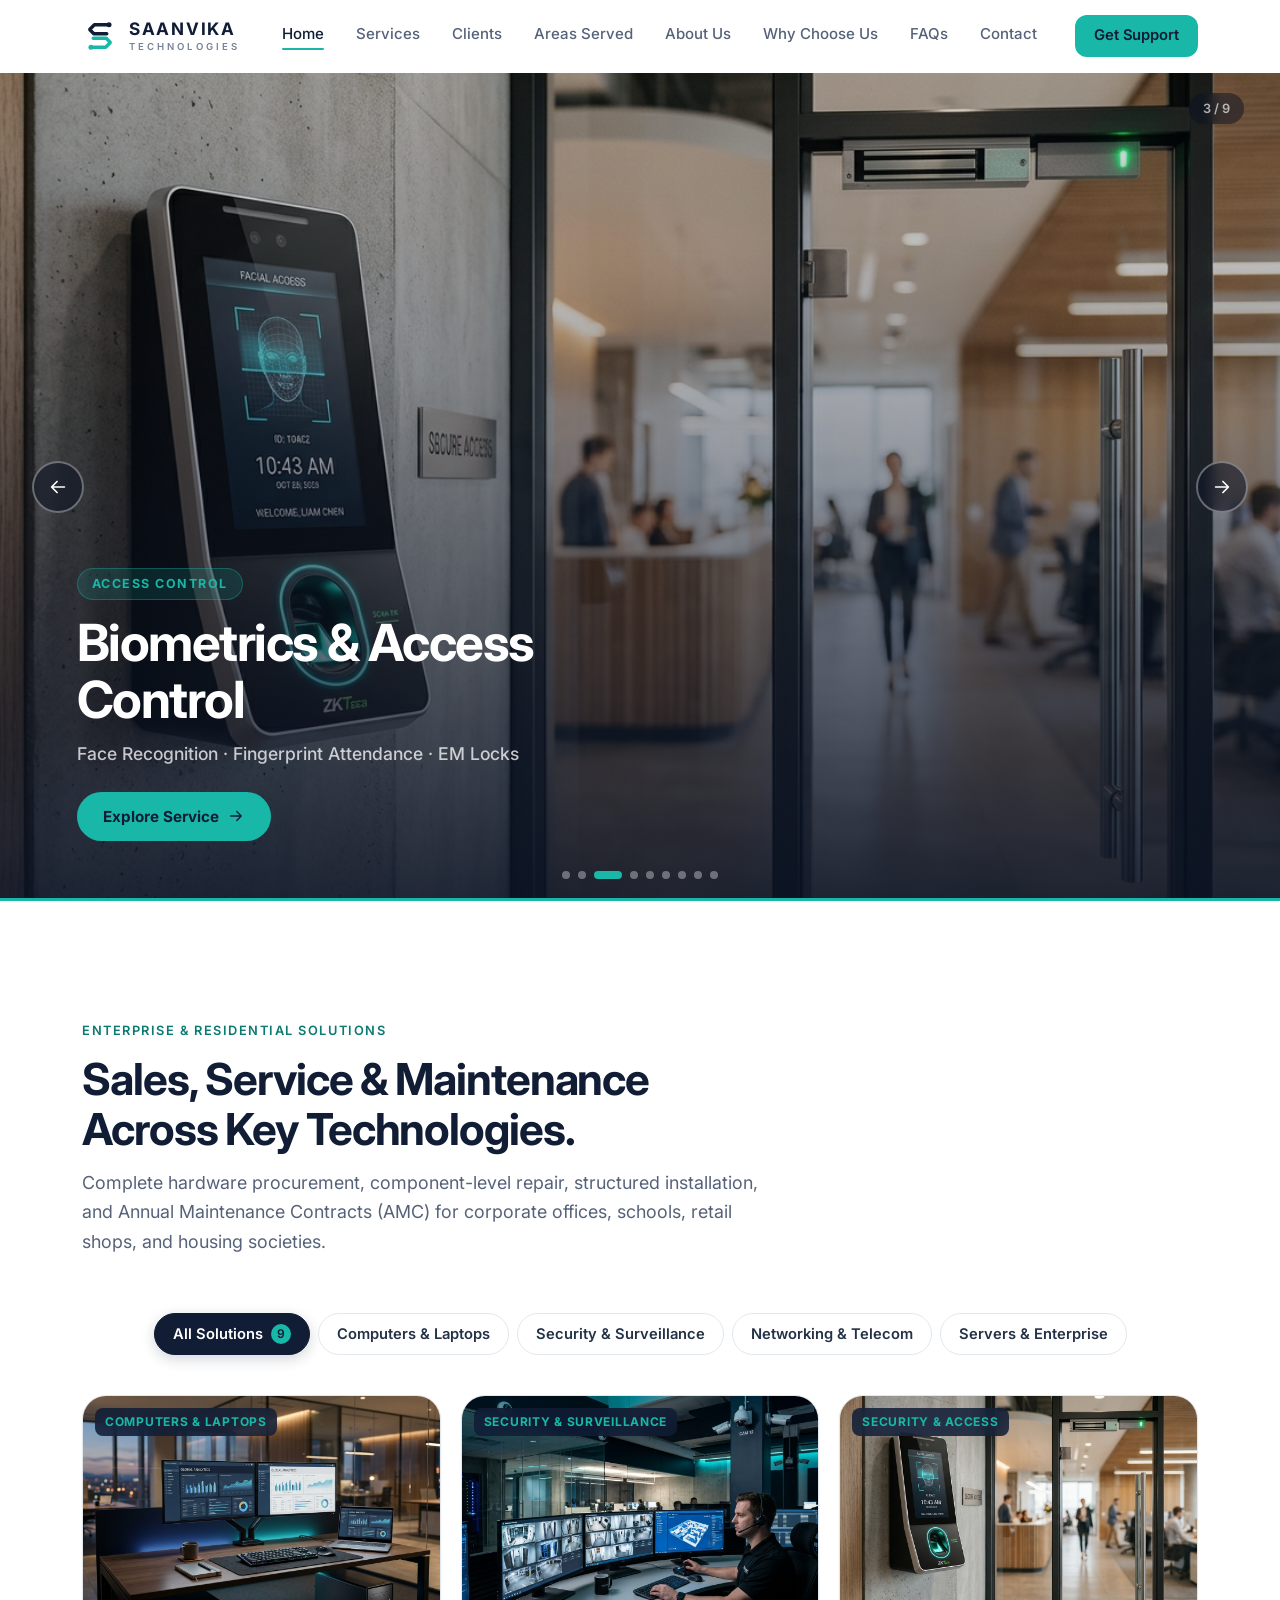
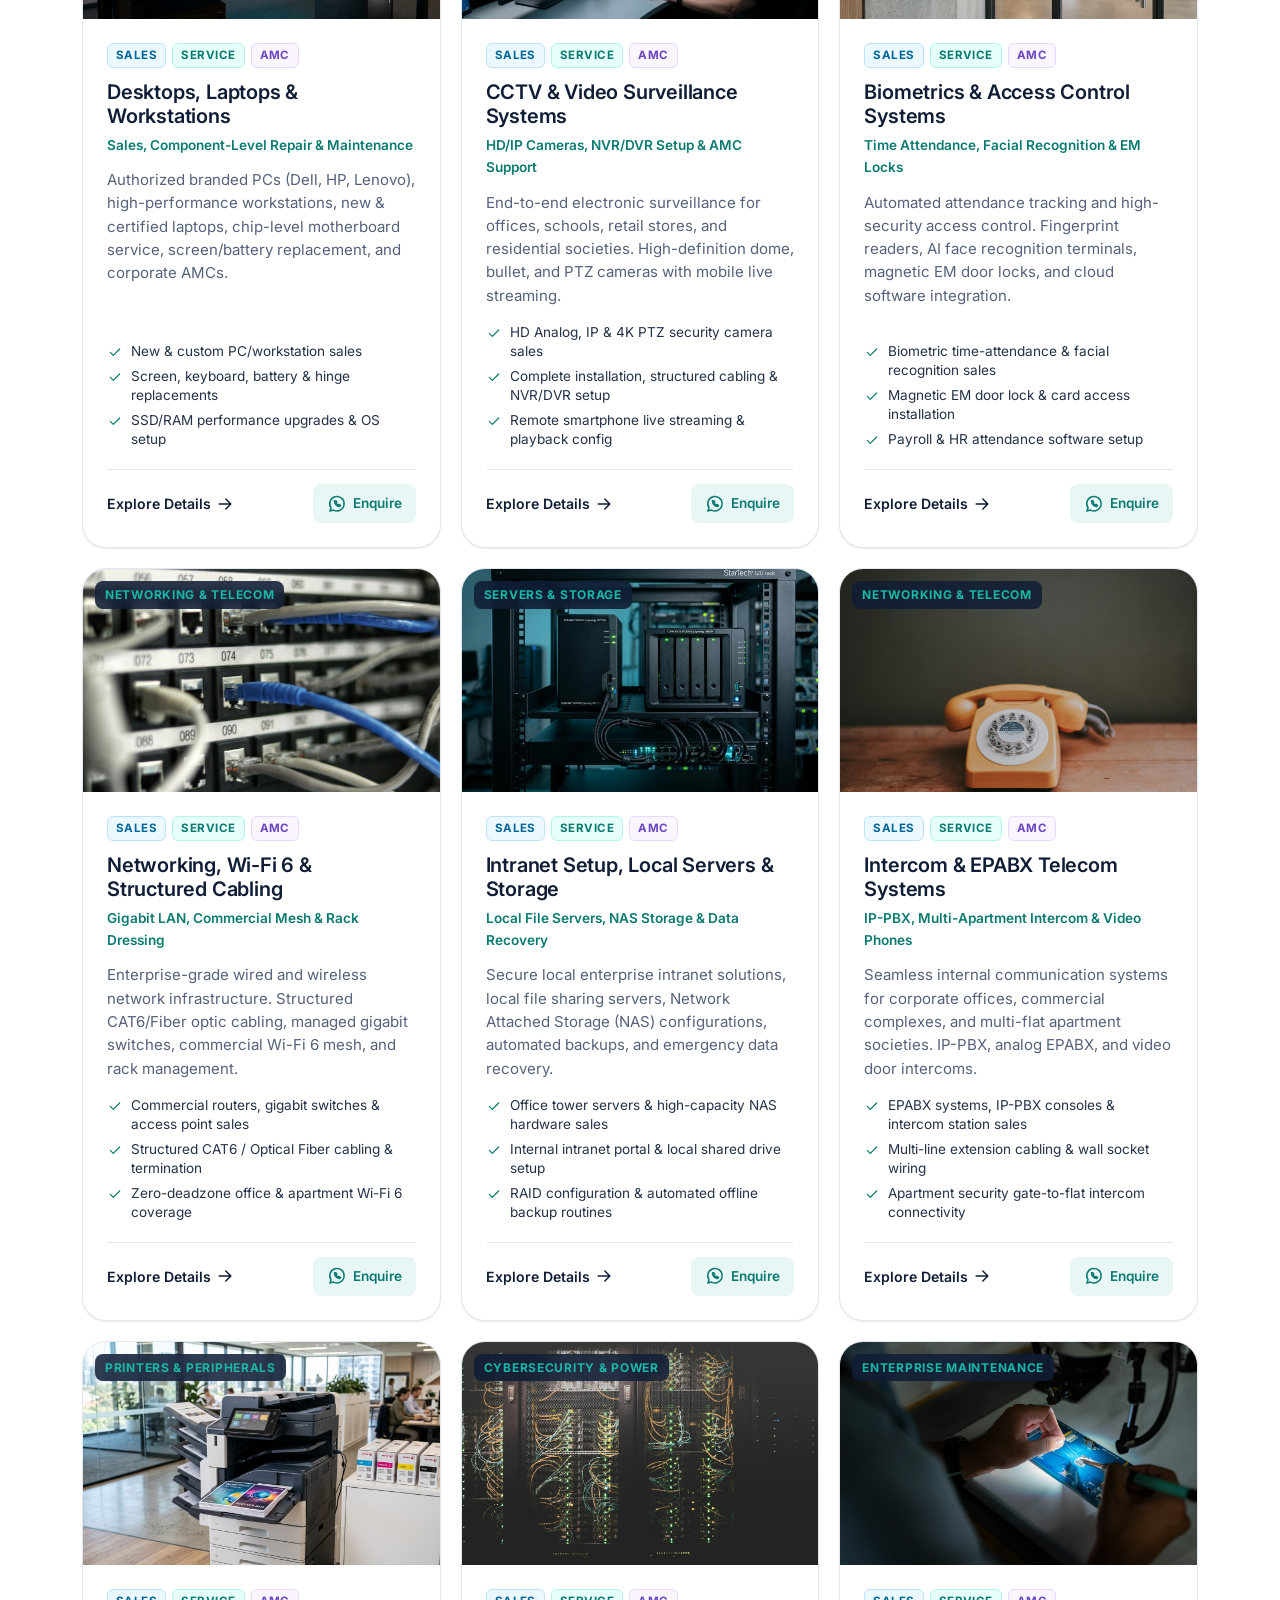
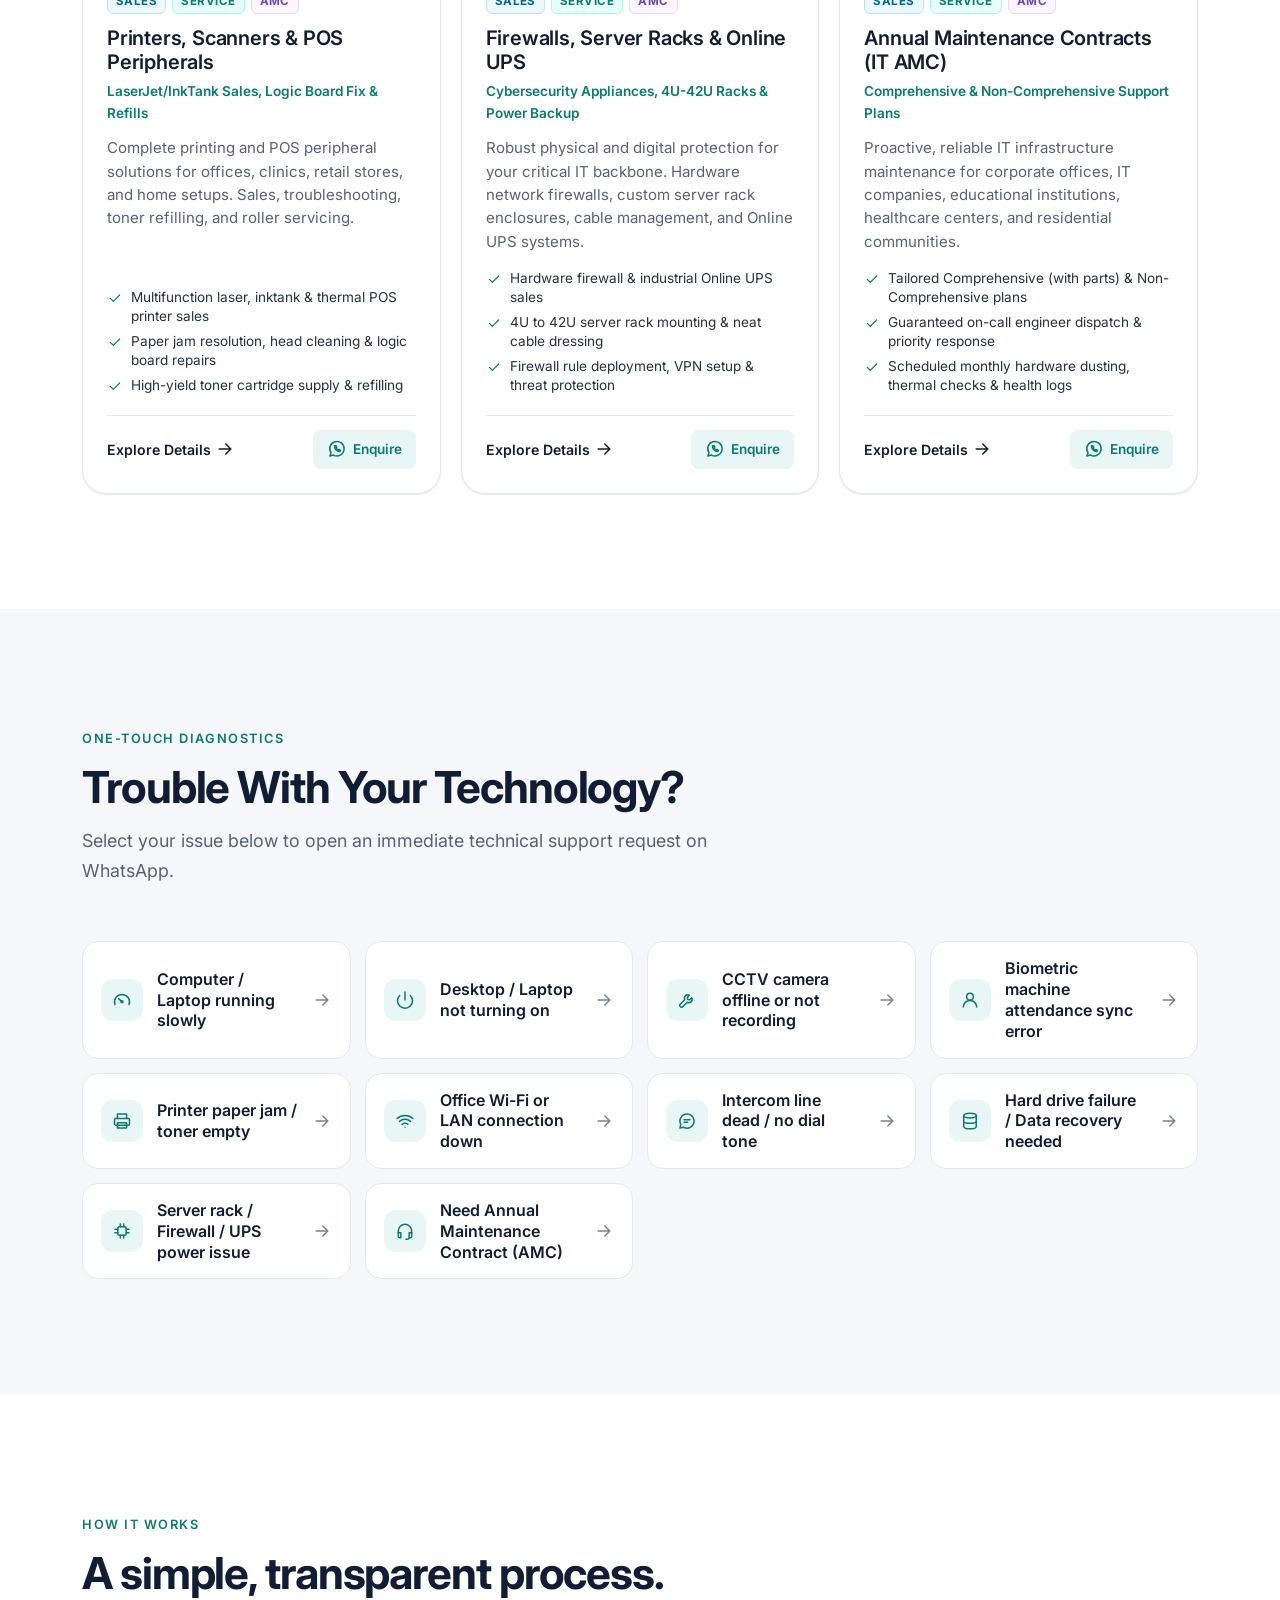
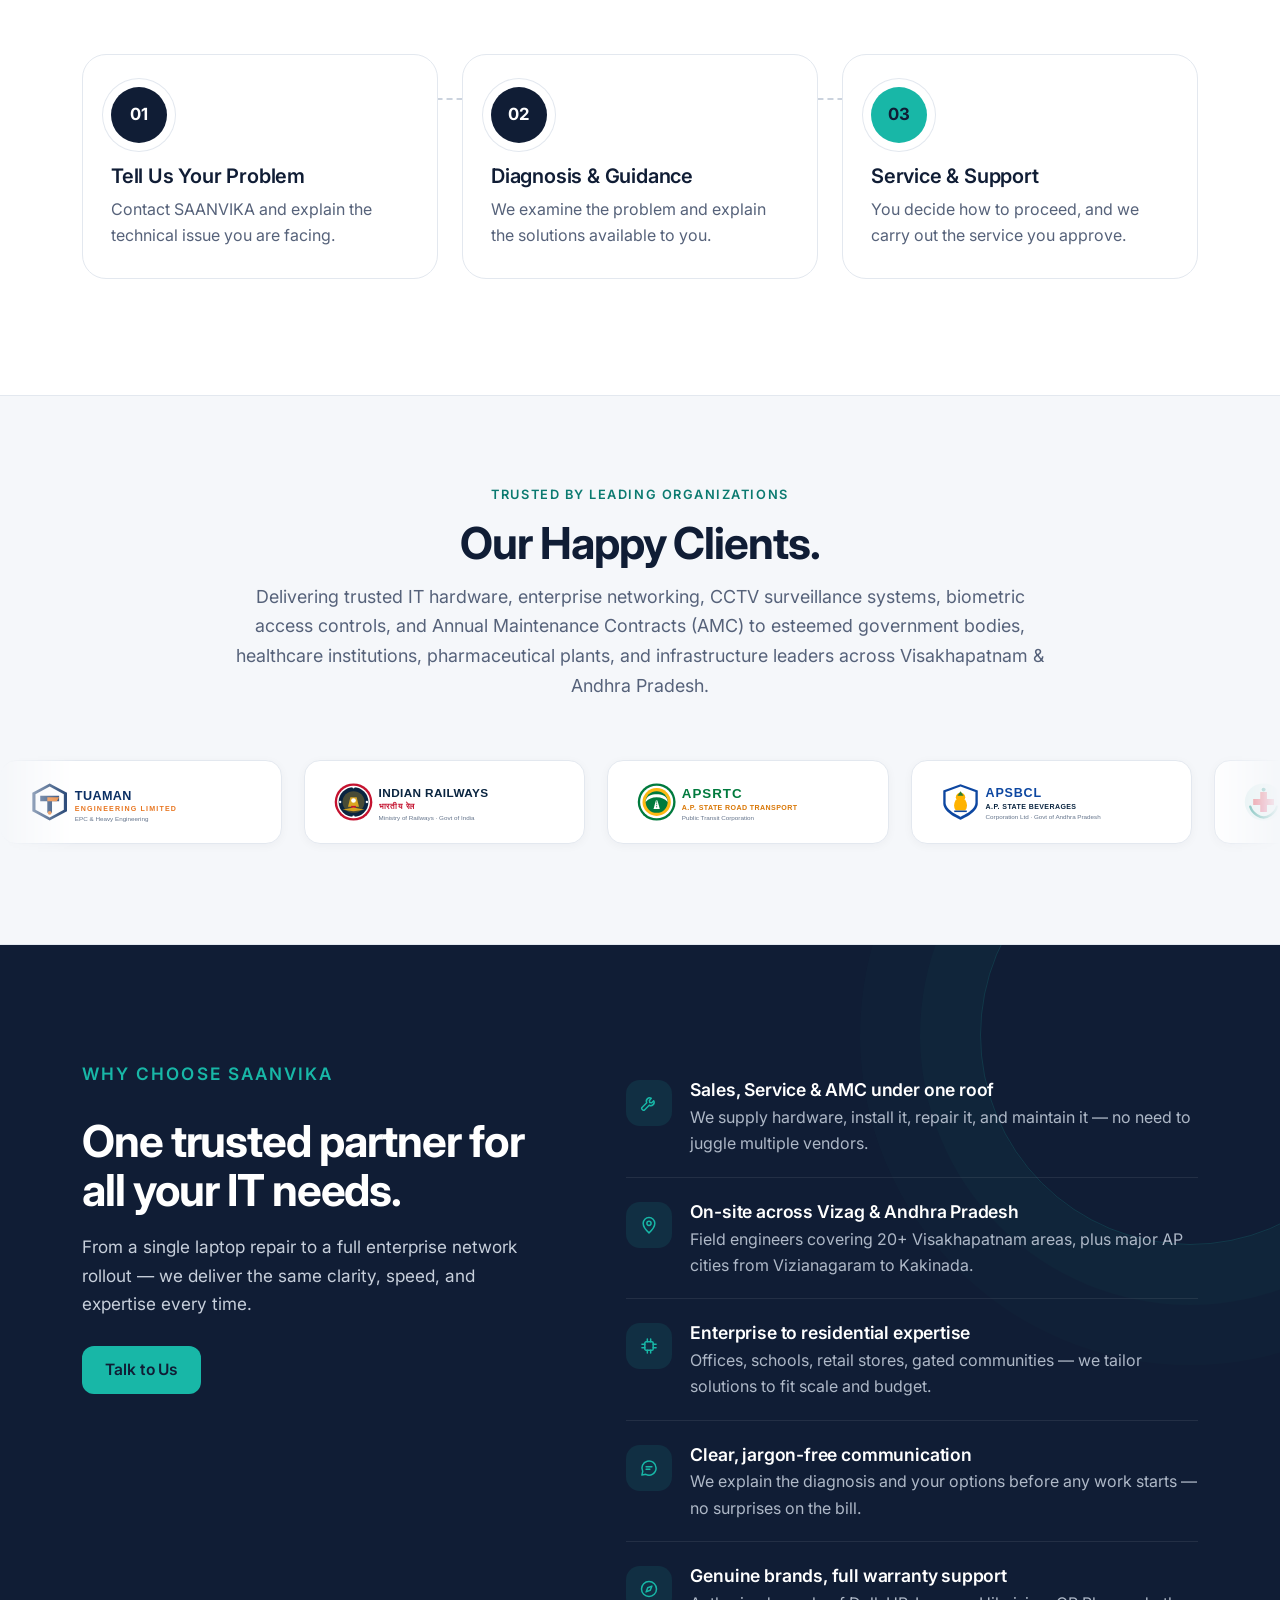
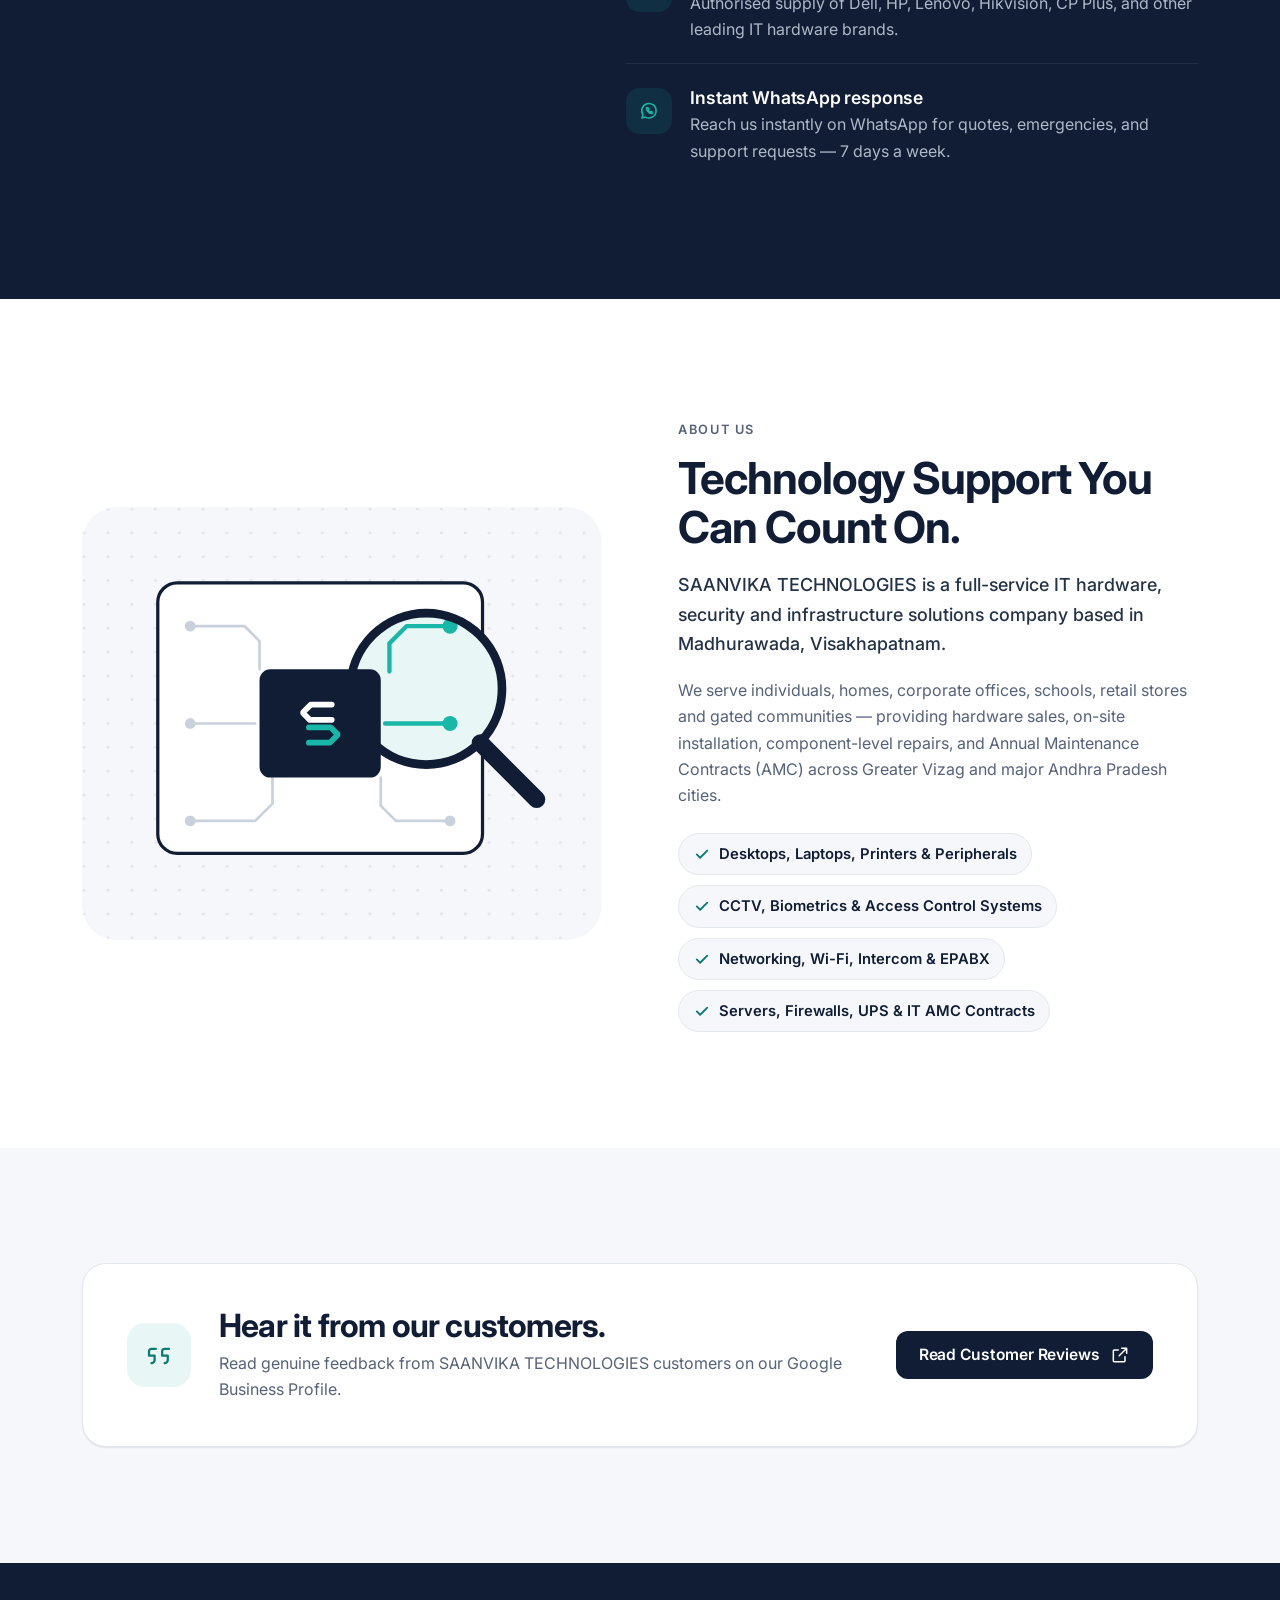
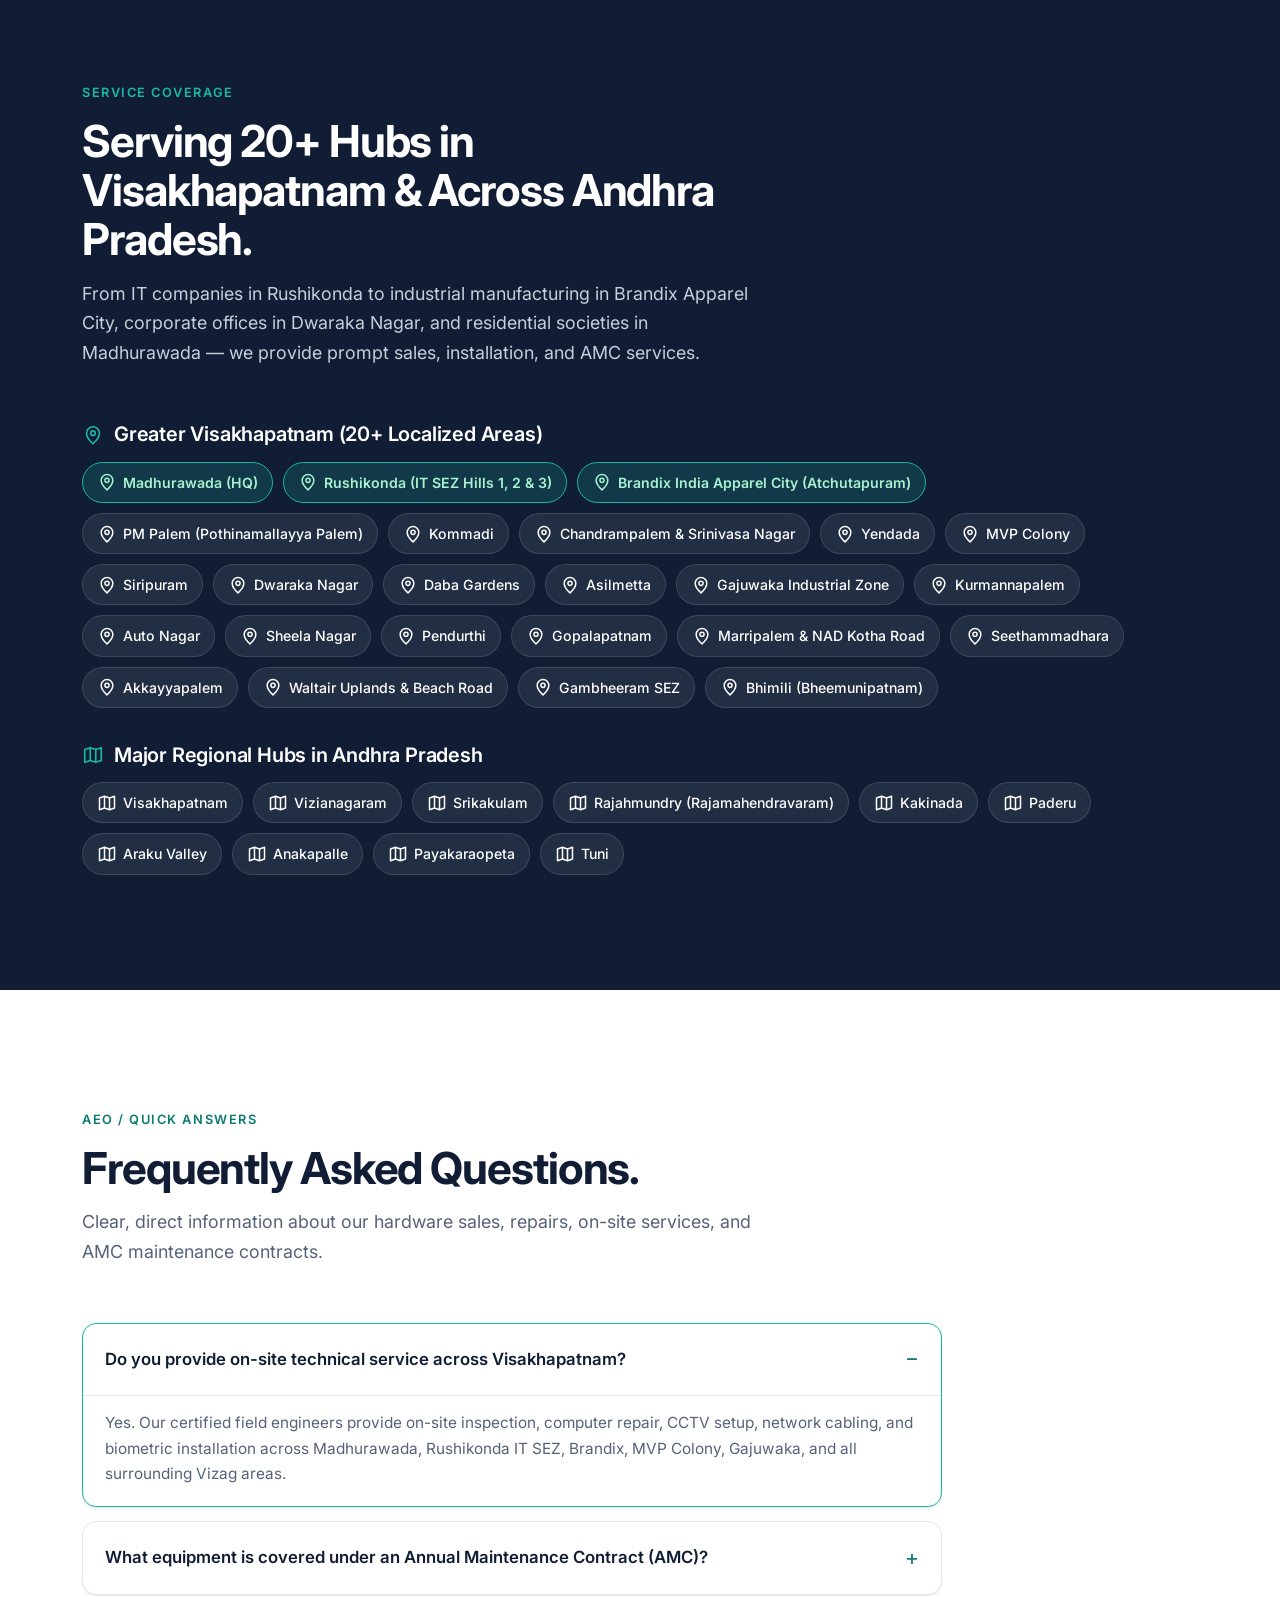
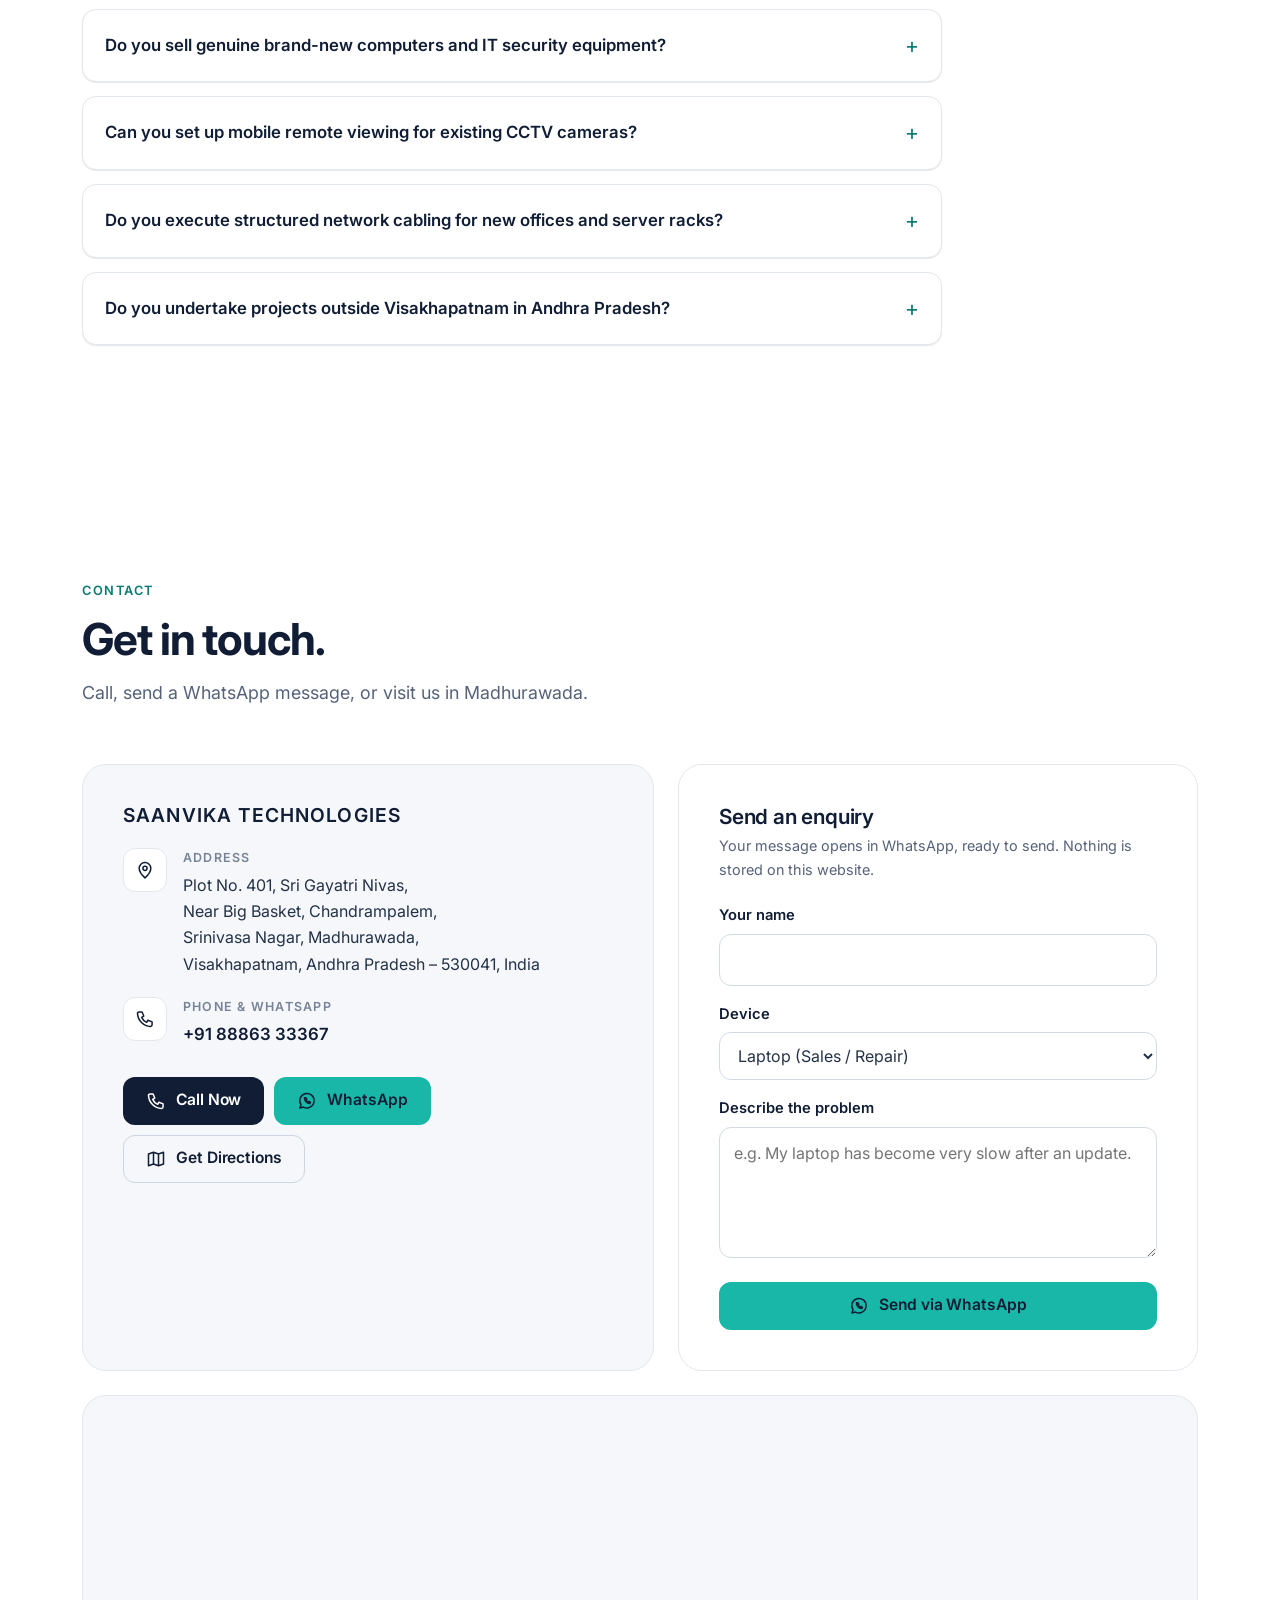
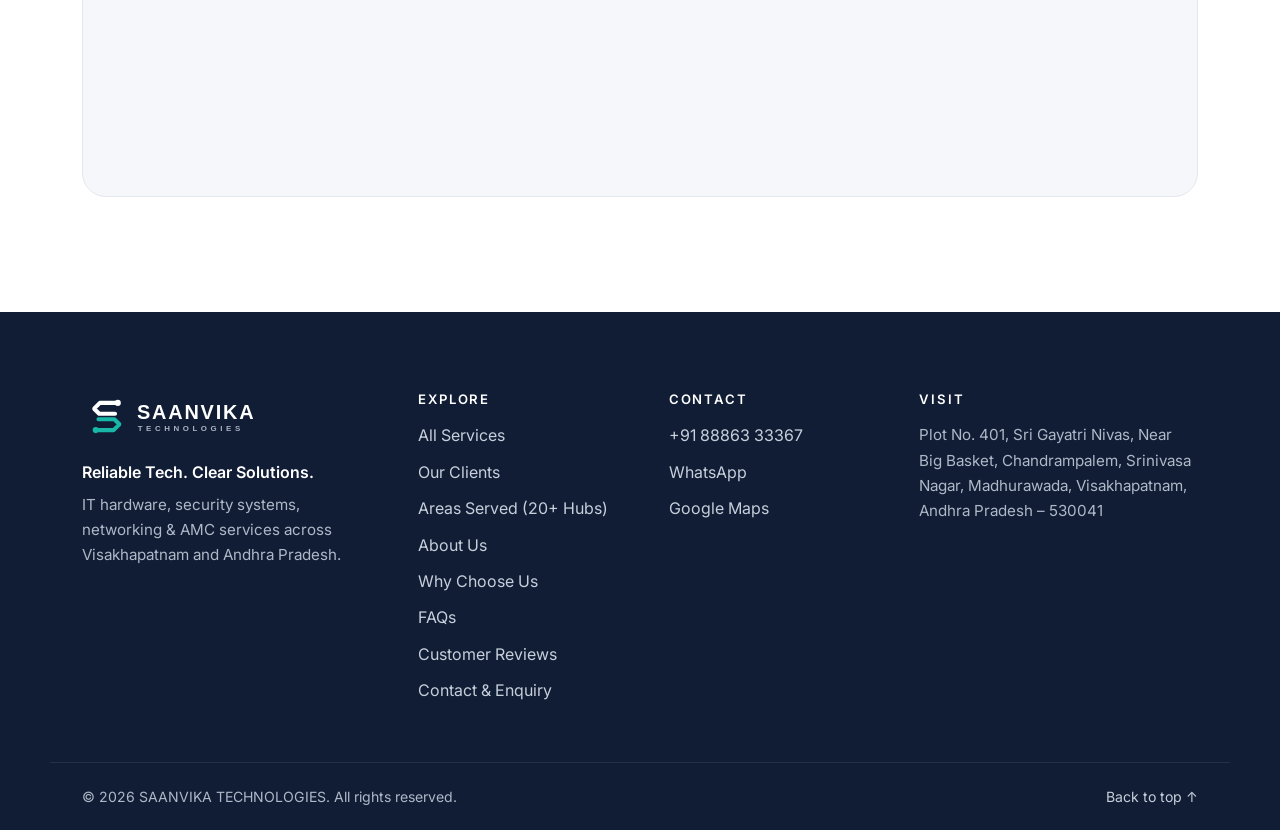
==== commit e706308e: "feat: add Happy Clients infinite marquee section with 16 organization logos" ====
--- a/index.html
+++ b/index.html
@@ -236,6 +236,7 @@
         <ul class="nav-list">
           <li><a href="#home">Home</a></li>
           <li><a href="#services">Services</a></li>
+          <li><a href="#clients">Clients</a></li>
           <li><a href="#areas">Areas Served</a></li>
           <li><a href="#about">About Us</a></li>
           <li><a href="#why">Why Choose Us</a></li>
@@ -257,6 +258,7 @@
         <ul>
           <li><a href="#home">Home</a></li>
           <li><a href="#services">Services</a></li>
+          <li><a href="#clients">Clients</a></li>
           <li><a href="#areas">Areas Served</a></li>
           <li><a href="#about">About Us</a></li>
           <li><a href="#why">Why Choose Us</a></li>
@@ -476,6 +478,122 @@
             <p>You decide how to proceed, and we carry out the service you approve.</p>
           </li>
         </ol>
+      </div>
+    </section>
+
+    <!-- ============ Happy Clients ============ -->
+    <section class="section clients-section" id="clients" aria-labelledby="clients-title">
+      <div class="container">
+        <div class="section-head text-center">
+          <p class="eyebrow">Trusted By Leading Organizations</p>
+          <h2 id="clients-title">Our Happy Clients.</h2>
+          <p class="lead">Delivering trusted IT hardware, enterprise networking, CCTV surveillance systems, biometric access controls, and Annual Maintenance Contracts (AMC) to esteemed government bodies, healthcare institutions, pharmaceutical plants, and infrastructure leaders across Visakhapatnam &amp; Andhra Pradesh.</p>
+        </div>
+      </div>
+
+      <!-- Single row continuous infinite marquee (scrolling right to left) -->
+      <div class="clients-marquee-wrapper" aria-label="Our Esteemed Clients Marquee">
+        <div class="clients-marquee-track">
+          <!-- Primary set of 16 client logos -->
+          <div class="client-logo-card" title="Tuaman Engineering Limited">
+            <img src="assets/img/clients/tuaman-engineering.svg" alt="Tuaman Engineering Limited" width="270" height="78" loading="lazy">
+          </div>
+          <div class="client-logo-card" title="Indian Railways">
+            <img src="assets/img/clients/indian-railways.svg" alt="Indian Railways" width="270" height="78" loading="lazy">
+          </div>
+          <div class="client-logo-card" title="APSRTC - Andhra Pradesh State Road Transport Corporation">
+            <img src="assets/img/clients/apsrtc.svg" alt="APSRTC" width="270" height="78" loading="lazy">
+          </div>
+          <div class="client-logo-card" title="Andhra Pradesh State Beverages Corporation Ltd">
+            <img src="assets/img/clients/apsbcl.svg" alt="Andhra Pradesh State Beverages Corporation" width="270" height="78" loading="lazy">
+          </div>
+          <div class="client-logo-card" title="AMG Hospitals">
+            <img src="assets/img/clients/amg-hospitals.svg" alt="AMG Hospitals" width="270" height="78" loading="lazy">
+          </div>
+          <div class="client-logo-card" title="Deccan Remedies Pvt Ltd">
+            <img src="assets/img/clients/deccan-remedies.svg" alt="Deccan Remedies" width="270" height="78" loading="lazy">
+          </div>
+          <div class="client-logo-card" title="Chemica Drugs Pvt Ltd">
+            <img src="assets/img/clients/chemica-drugs.svg" alt="Chemica Drugs Pvt Ltd" width="270" height="78" loading="lazy">
+          </div>
+          <div class="client-logo-card" title="Black Cactus Global Technologies">
+            <img src="assets/img/clients/black-cactus.svg" alt="Black Cactus Global Technologies" width="270" height="78" loading="lazy">
+          </div>
+          <div class="client-logo-card" title="AVK Builders">
+            <img src="assets/img/clients/avk-builders.svg" alt="AVK Builders" width="270" height="78" loading="lazy">
+          </div>
+          <div class="client-logo-card" title="DRDO - Defence Research and Development Organisation">
+            <img src="assets/img/clients/drdo.svg" alt="DRDO" width="270" height="78" loading="lazy">
+          </div>
+          <div class="client-logo-card" title="Collectorate Visakhapatnam">
+            <img src="assets/img/clients/collectorate.svg" alt="Collectorate Visakhapatnam" width="270" height="78" loading="lazy">
+          </div>
+          <div class="client-logo-card" title="Govt Hospital - King George Hospital">
+            <img src="assets/img/clients/govt-hospital.svg" alt="Govt Hospital" width="270" height="78" loading="lazy">
+          </div>
+          <div class="client-logo-card" title="Technor Solutions Pvt Ltd">
+            <img src="assets/img/clients/technor-solutions.svg" alt="Technor Solutions Pvt Ltd" width="270" height="78" loading="lazy">
+          </div>
+          <div class="client-logo-card" title="Heritage Builders">
+            <img src="assets/img/clients/heritage-builders.svg" alt="Heritage Builders" width="270" height="78" loading="lazy">
+          </div>
+          <div class="client-logo-card" title="Garikapati Builders">
+            <img src="assets/img/clients/garikapati-builders.svg" alt="Garikapati Builders" width="270" height="78" loading="lazy">
+          </div>
+          <div class="client-logo-card" title="RVR Projects Pvt Ltd">
+            <img src="assets/img/clients/rvr-projects.svg" alt="RVR Projects" width="270" height="78" loading="lazy">
+          </div>
+
+          <!-- Seamless duplicate set of 16 client logos for continuous infinite scrolling -->
+          <div class="client-logo-card" aria-hidden="true" tabindex="-1">
+            <img src="assets/img/clients/tuaman-engineering.svg" alt="" width="270" height="78" loading="lazy">
+          </div>
+          <div class="client-logo-card" aria-hidden="true" tabindex="-1">
+            <img src="assets/img/clients/indian-railways.svg" alt="" width="270" height="78" loading="lazy">
+          </div>
+          <div class="client-logo-card" aria-hidden="true" tabindex="-1">
+            <img src="assets/img/clients/apsrtc.svg" alt="" width="270" height="78" loading="lazy">
+          </div>
+          <div class="client-logo-card" aria-hidden="true" tabindex="-1">
+            <img src="assets/img/clients/apsbcl.svg" alt="" width="270" height="78" loading="lazy">
+          </div>
+          <div class="client-logo-card" aria-hidden="true" tabindex="-1">
+            <img src="assets/img/clients/amg-hospitals.svg" alt="" width="270" height="78" loading="lazy">
+          </div>
+          <div class="client-logo-card" aria-hidden="true" tabindex="-1">
+            <img src="assets/img/clients/deccan-remedies.svg" alt="" width="270" height="78" loading="lazy">
+          </div>
+          <div class="client-logo-card" aria-hidden="true" tabindex="-1">
+            <img src="assets/img/clients/chemica-drugs.svg" alt="" width="270" height="78" loading="lazy">
+          </div>
+          <div class="client-logo-card" aria-hidden="true" tabindex="-1">
+            <img src="assets/img/clients/black-cactus.svg" alt="" width="270" height="78" loading="lazy">
+          </div>
+          <div class="client-logo-card" aria-hidden="true" tabindex="-1">
+            <img src="assets/img/clients/avk-builders.svg" alt="" width="270" height="78" loading="lazy">
+          </div>
+          <div class="client-logo-card" aria-hidden="true" tabindex="-1">
+            <img src="assets/img/clients/drdo.svg" alt="" width="270" height="78" loading="lazy">
+          </div>
+          <div class="client-logo-card" aria-hidden="true" tabindex="-1">
+            <img src="assets/img/clients/collectorate.svg" alt="" width="270" height="78" loading="lazy">
+          </div>
+          <div class="client-logo-card" aria-hidden="true" tabindex="-1">
+            <img src="assets/img/clients/govt-hospital.svg" alt="" width="270" height="78" loading="lazy">
+          </div>
+          <div class="client-logo-card" aria-hidden="true" tabindex="-1">
+            <img src="assets/img/clients/technor-solutions.svg" alt="" width="270" height="78" loading="lazy">
+          </div>
+          <div class="client-logo-card" aria-hidden="true" tabindex="-1">
+            <img src="assets/img/clients/heritage-builders.svg" alt="" width="270" height="78" loading="lazy">
+          </div>
+          <div class="client-logo-card" aria-hidden="true" tabindex="-1">
+            <img src="assets/img/clients/garikapati-builders.svg" alt="" width="270" height="78" loading="lazy">
+          </div>
+          <div class="client-logo-card" aria-hidden="true" tabindex="-1">
+            <img src="assets/img/clients/rvr-projects.svg" alt="" width="270" height="78" loading="lazy">
+          </div>
+        </div>
       </div>
     </section>
 
@@ -767,6 +885,7 @@
         <h3>Explore</h3>
         <ul role="list">
           <li><a href="#services">All Services</a></li>
+          <li><a href="#clients">Our Clients</a></li>
           <li><a href="#areas">Areas Served (20+ Hubs)</a></li>
           <li><a href="#about">About Us</a></li>
           <li><a href="#why">Why Choose Us</a></li>
--- a/assets/css/styles.css
+++ b/assets/css/styles.css
@@ -173,7 +173,7 @@
 .hs-track {
   display: flex;
   height: 100%;
-  transition: transform .7s cubic-bezier(.77,0,.18,1);
+  transition: transform .5s cubic-bezier(.77,0,.18,1);
   will-change: transform;
 }
 
@@ -439,6 +439,80 @@
 .step h3 { font-size: 1.25rem; margin-bottom: 8px; }
 .step p { color: var(--text-2); margin: 0; }
 
+/* ---------- Happy Clients Marquee ---------- */
+.clients-section {
+  background: var(--soft);
+  border-top: 1px solid var(--line);
+  border-bottom: 1px solid var(--line);
+  padding: clamp(52px, 7vw, 84px) 0;
+  overflow: hidden;
+  position: relative;
+}
+.clients-section .section-head {
+  text-align: center;
+  max-width: 820px;
+  margin-inline: auto;
+  margin-bottom: clamp(32px, 5vw, 48px);
+}
+.clients-section .section-head .lead {
+  margin-inline: auto;
+}
+.clients-marquee-wrapper {
+  position: relative;
+  width: 100%;
+  overflow: hidden;
+  padding: 12px 0 16px;
+  /* Smooth edge fading on left and right sides */
+  mask-image: linear-gradient(to right, transparent 0%, black 6%, black 94%, transparent 100%);
+  -webkit-mask-image: linear-gradient(to right, transparent 0%, black 6%, black 94%, transparent 100%);
+}
+.clients-marquee-track {
+  display: flex;
+  gap: 22px;
+  width: max-content;
+  animation: scrollClients 48s linear infinite;
+  will-change: transform;
+}
+.clients-marquee-wrapper:hover .clients-marquee-track {
+  animation-play-state: paused;
+}
+@keyframes scrollClients {
+  0% {
+    transform: translateX(0);
+  }
+  100% {
+    transform: translateX(-50%);
+  }
+}
+.client-logo-card {
+  flex: 0 0 auto;
+  width: clamp(240px, 22vw, 290px);
+  height: 84px;
+  background: var(--white);
+  border: 1.5px solid var(--line);
+  border-radius: var(--radius);
+  box-shadow: 0 2px 10px rgba(16, 29, 53, .04);
+  padding: 8px 14px;
+  display: flex;
+  align-items: center;
+  justify-content: center;
+  transition: transform .25s var(--ease), box-shadow .25s var(--ease), border-color .25s;
+  cursor: default;
+}
+.client-logo-card:hover {
+  transform: translateY(-5px);
+  box-shadow: 0 10px 24px rgba(16, 29, 53, .09);
+  border-color: var(--teal);
+}
+.client-logo-card img {
+  width: 100%;
+  height: 100%;
+  object-fit: contain;
+  display: block;
+  user-select: none;
+  pointer-events: none;
+}
+
 /* ---------- Why ---------- */
 .section-dark { background: var(--navy); color: #C7CFDB; position: relative; overflow: hidden; }
 .section-dark::after {
@@ -840,10 +914,13 @@
   .contact-actions .btn { flex: 1 1 100%; }
   .footer-grid { grid-template-columns: 1fr; gap: 28px; }
   .problem { min-height: 64px; }
+  .client-logo-card { width: 220px; height: 72px; padding: 6px 10px; }
+  .clients-marquee-track { gap: 14px; animation-duration: 36s; }
 }
 
 @media (prefers-reduced-motion: reduce) {
   html { scroll-behavior: auto; }
   *, *::before, *::after { animation: none !important; transition: none !important; }
   .reveal { opacity: 1; transform: none; }
-}
+  .clients-marquee-track { animation: none !important; }
+}
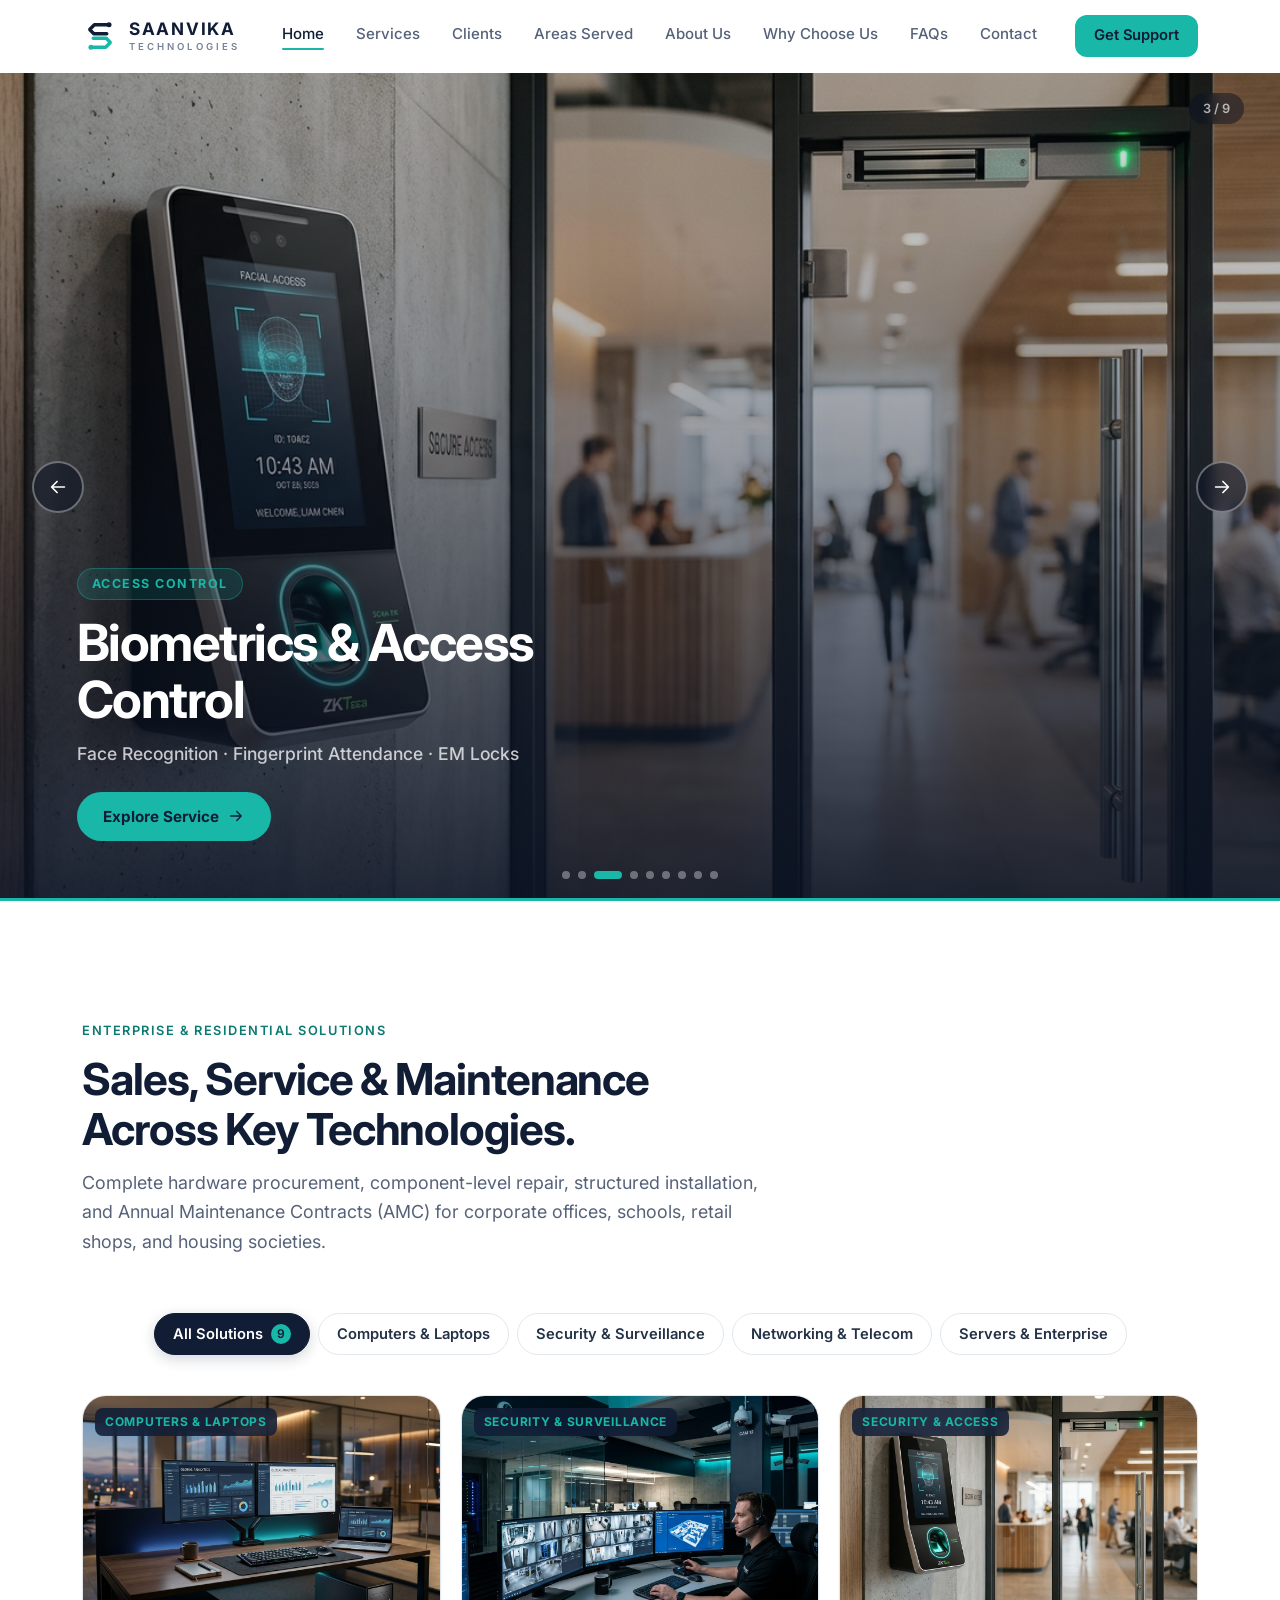
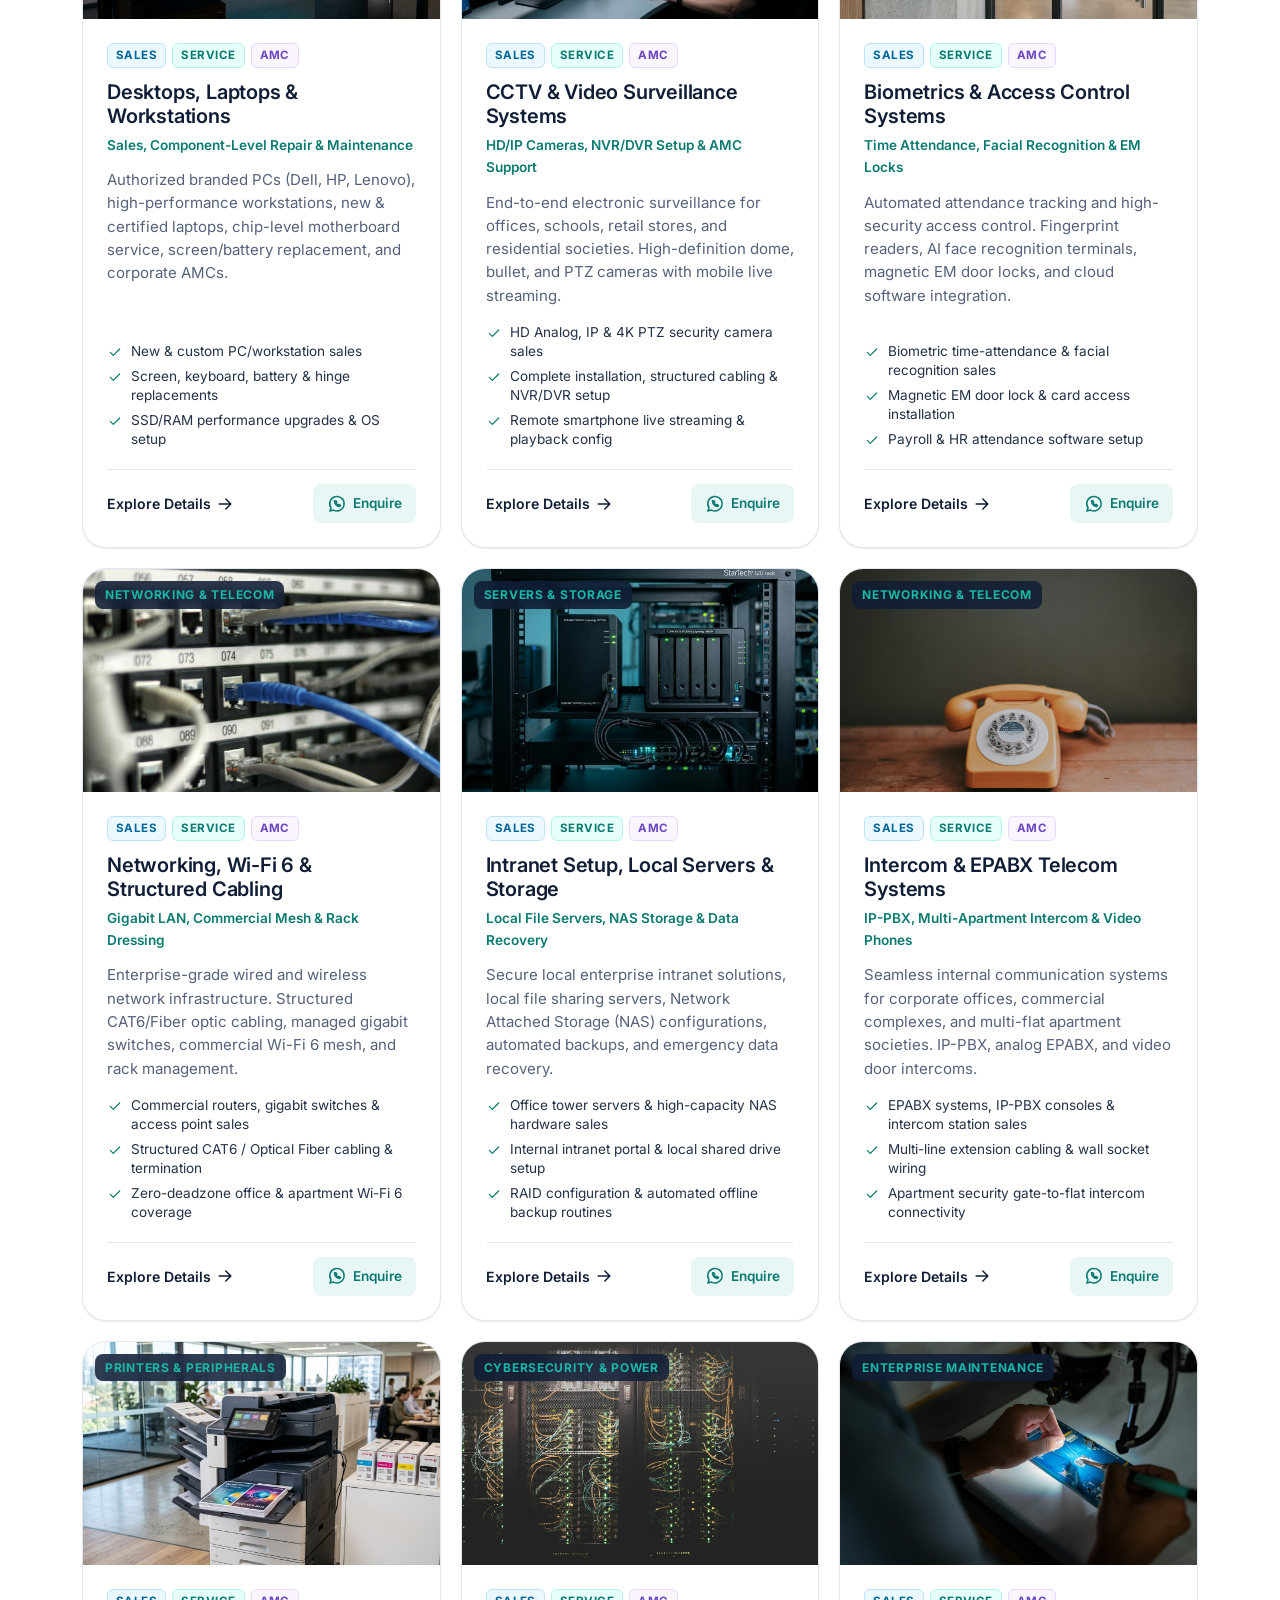
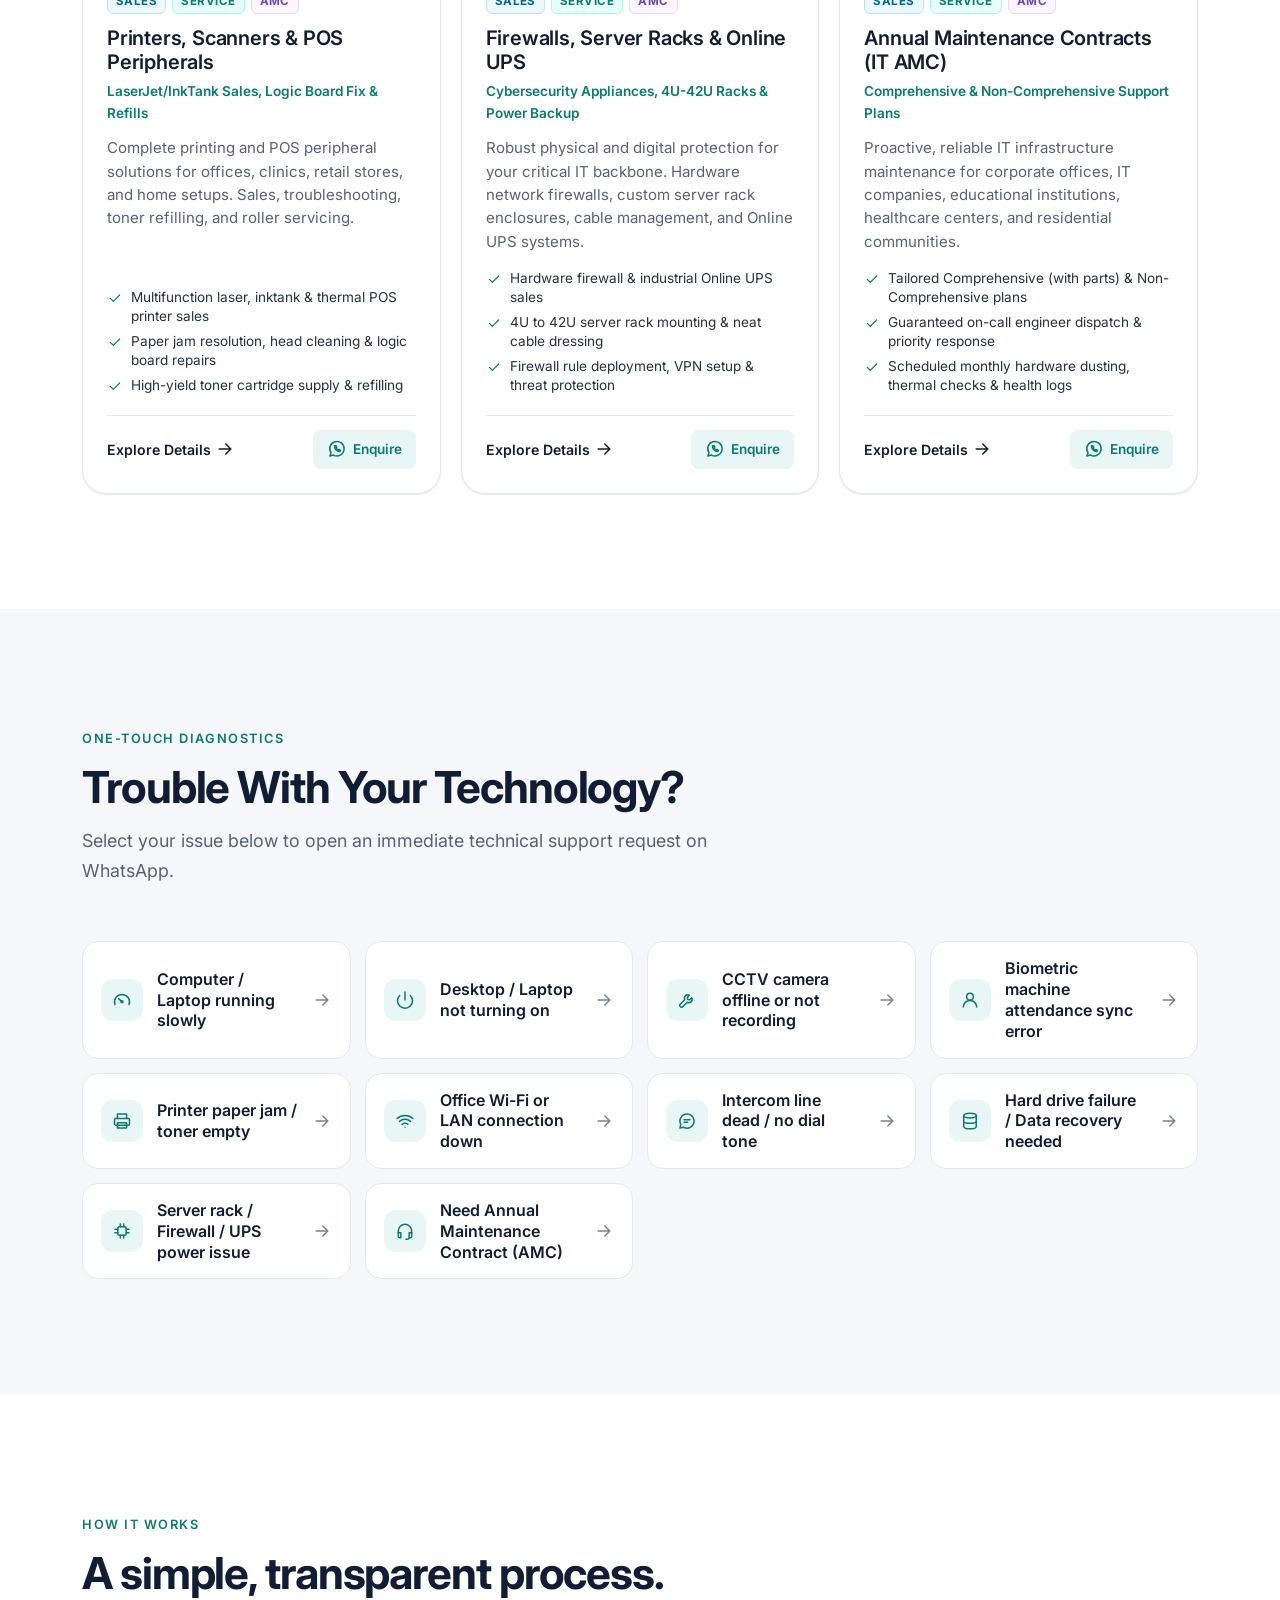
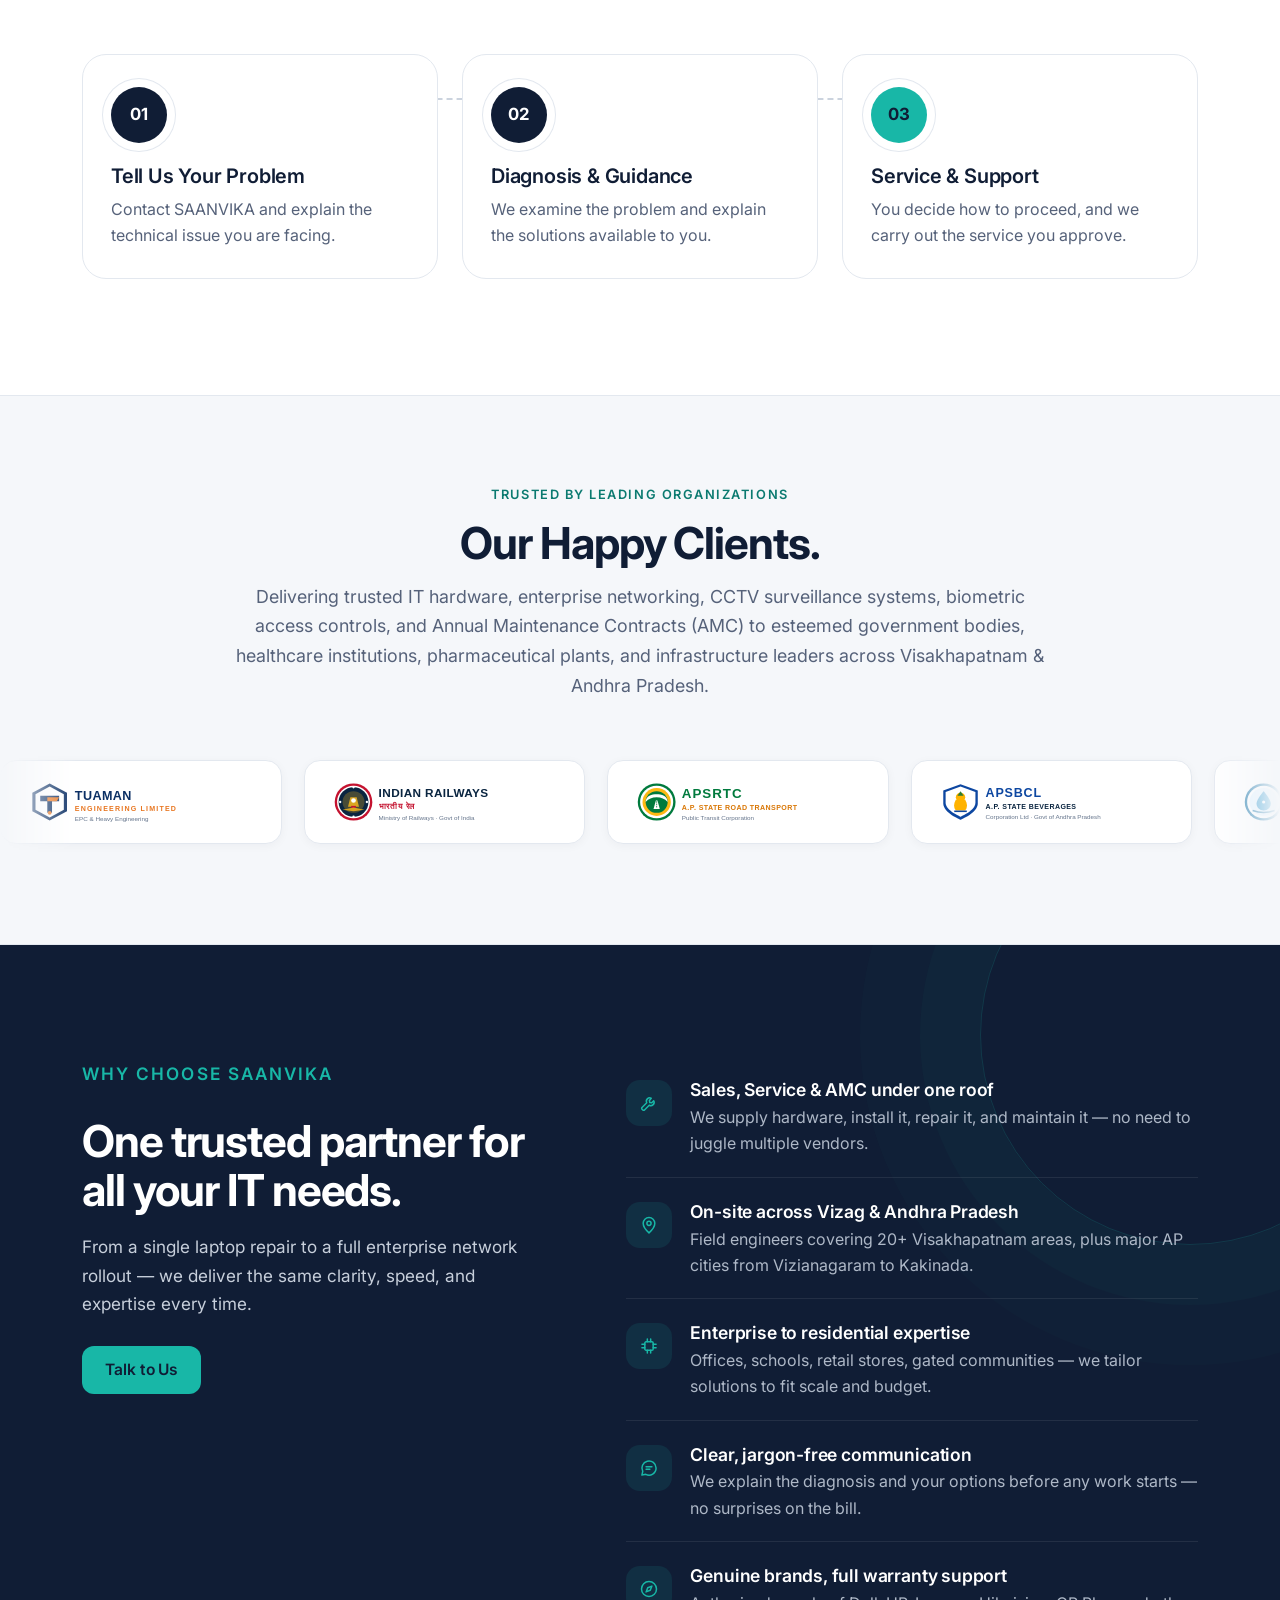
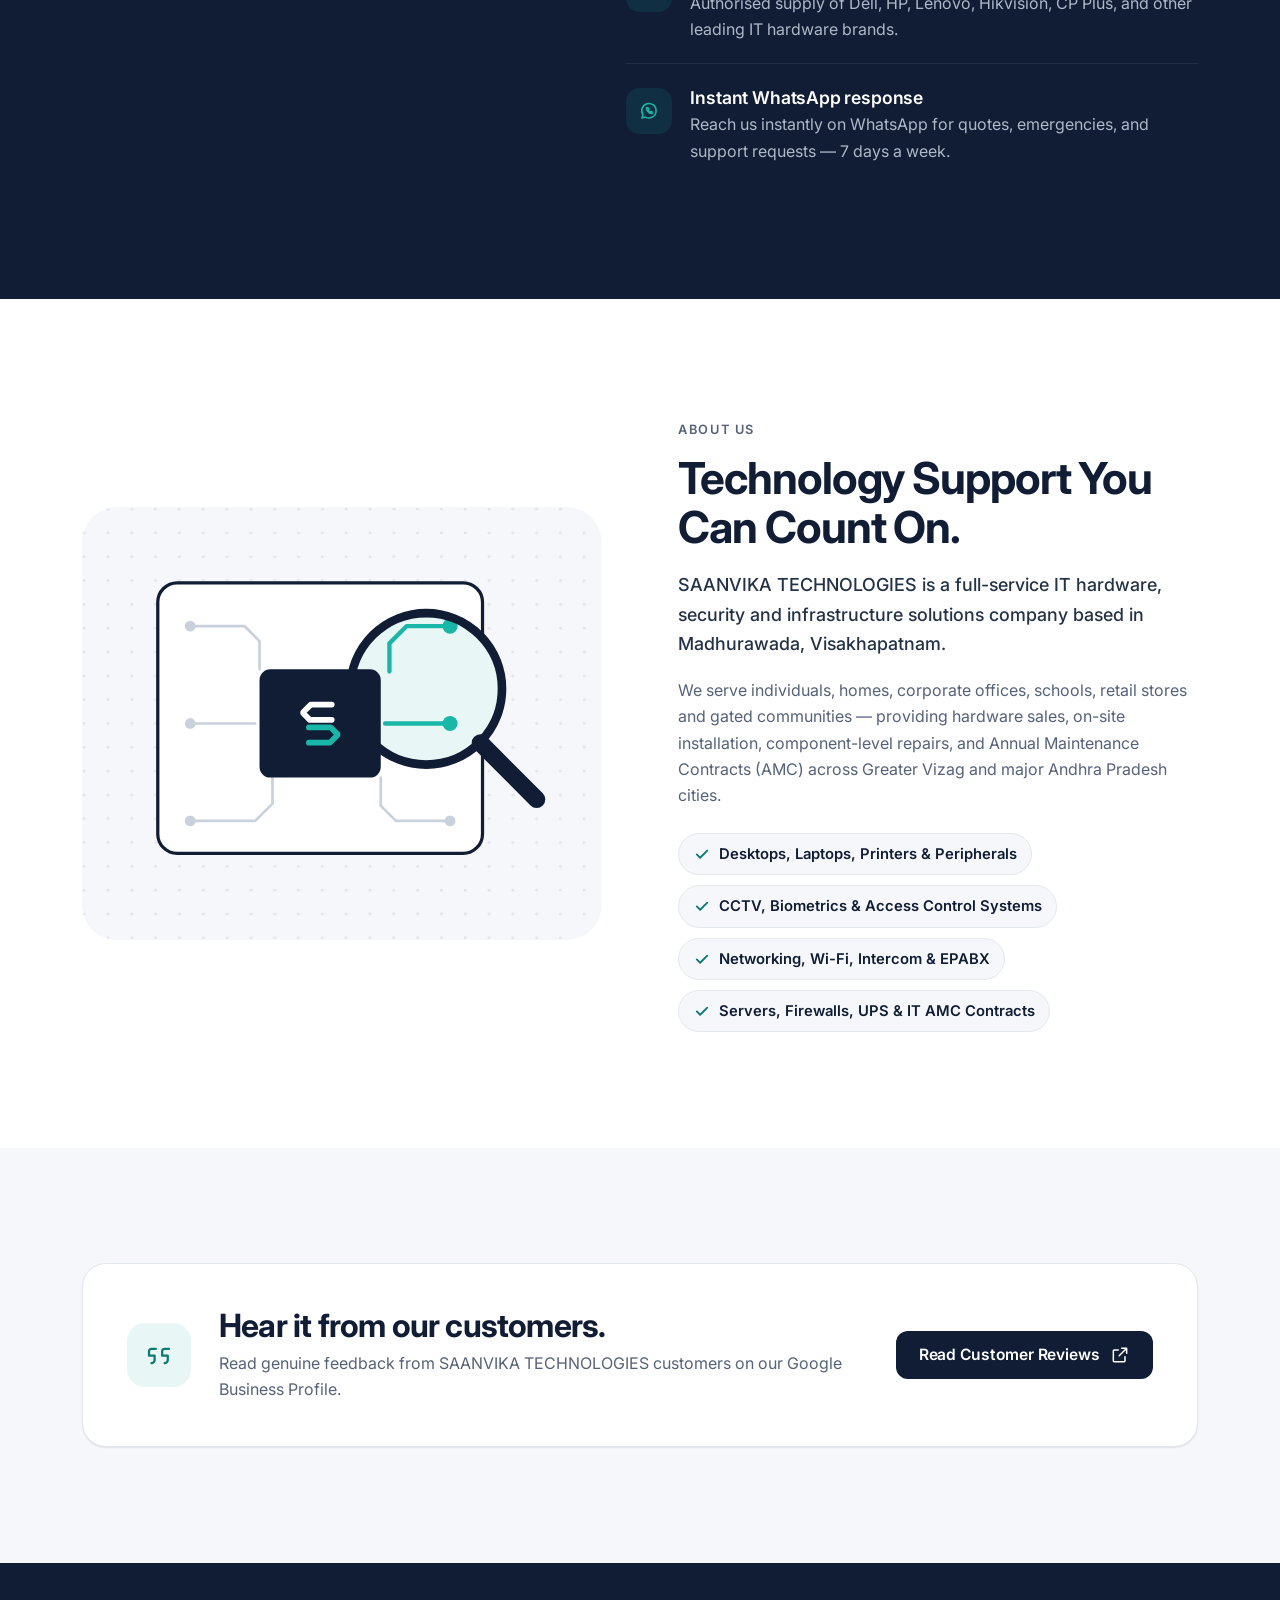
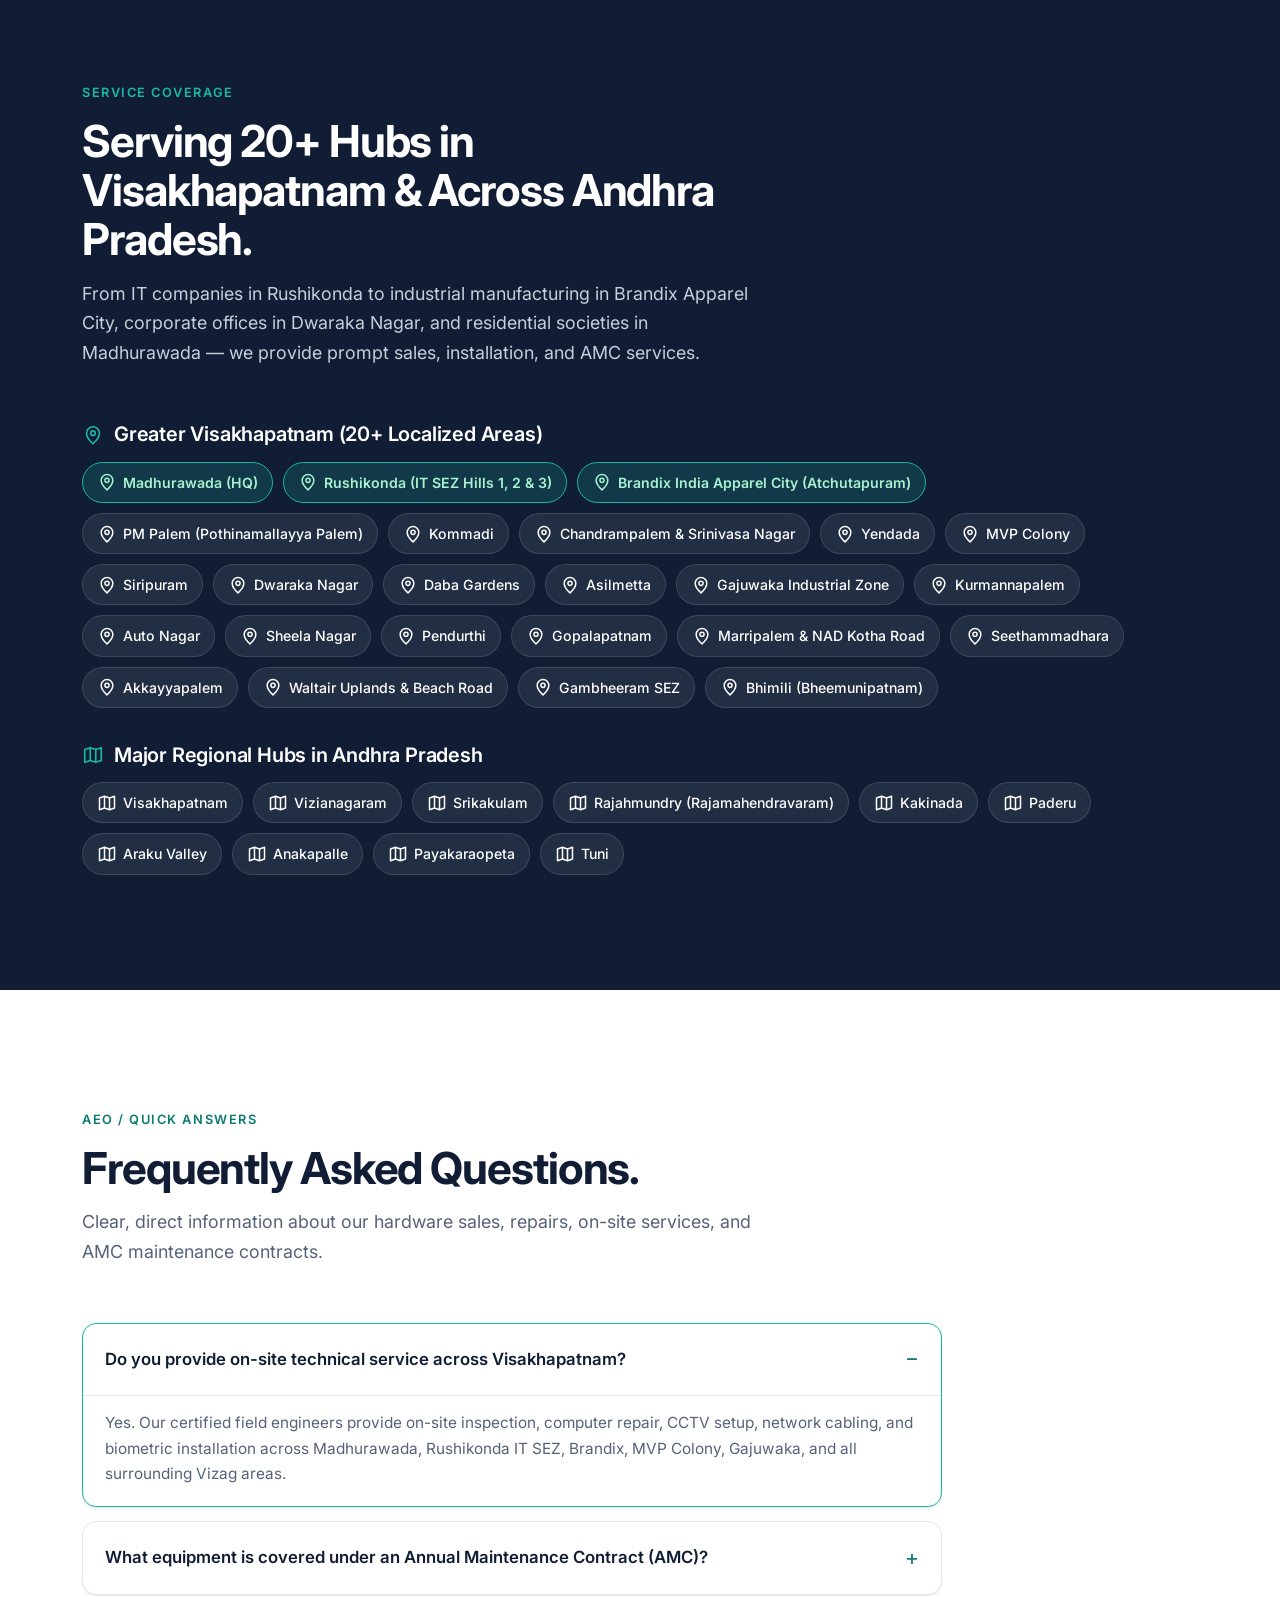
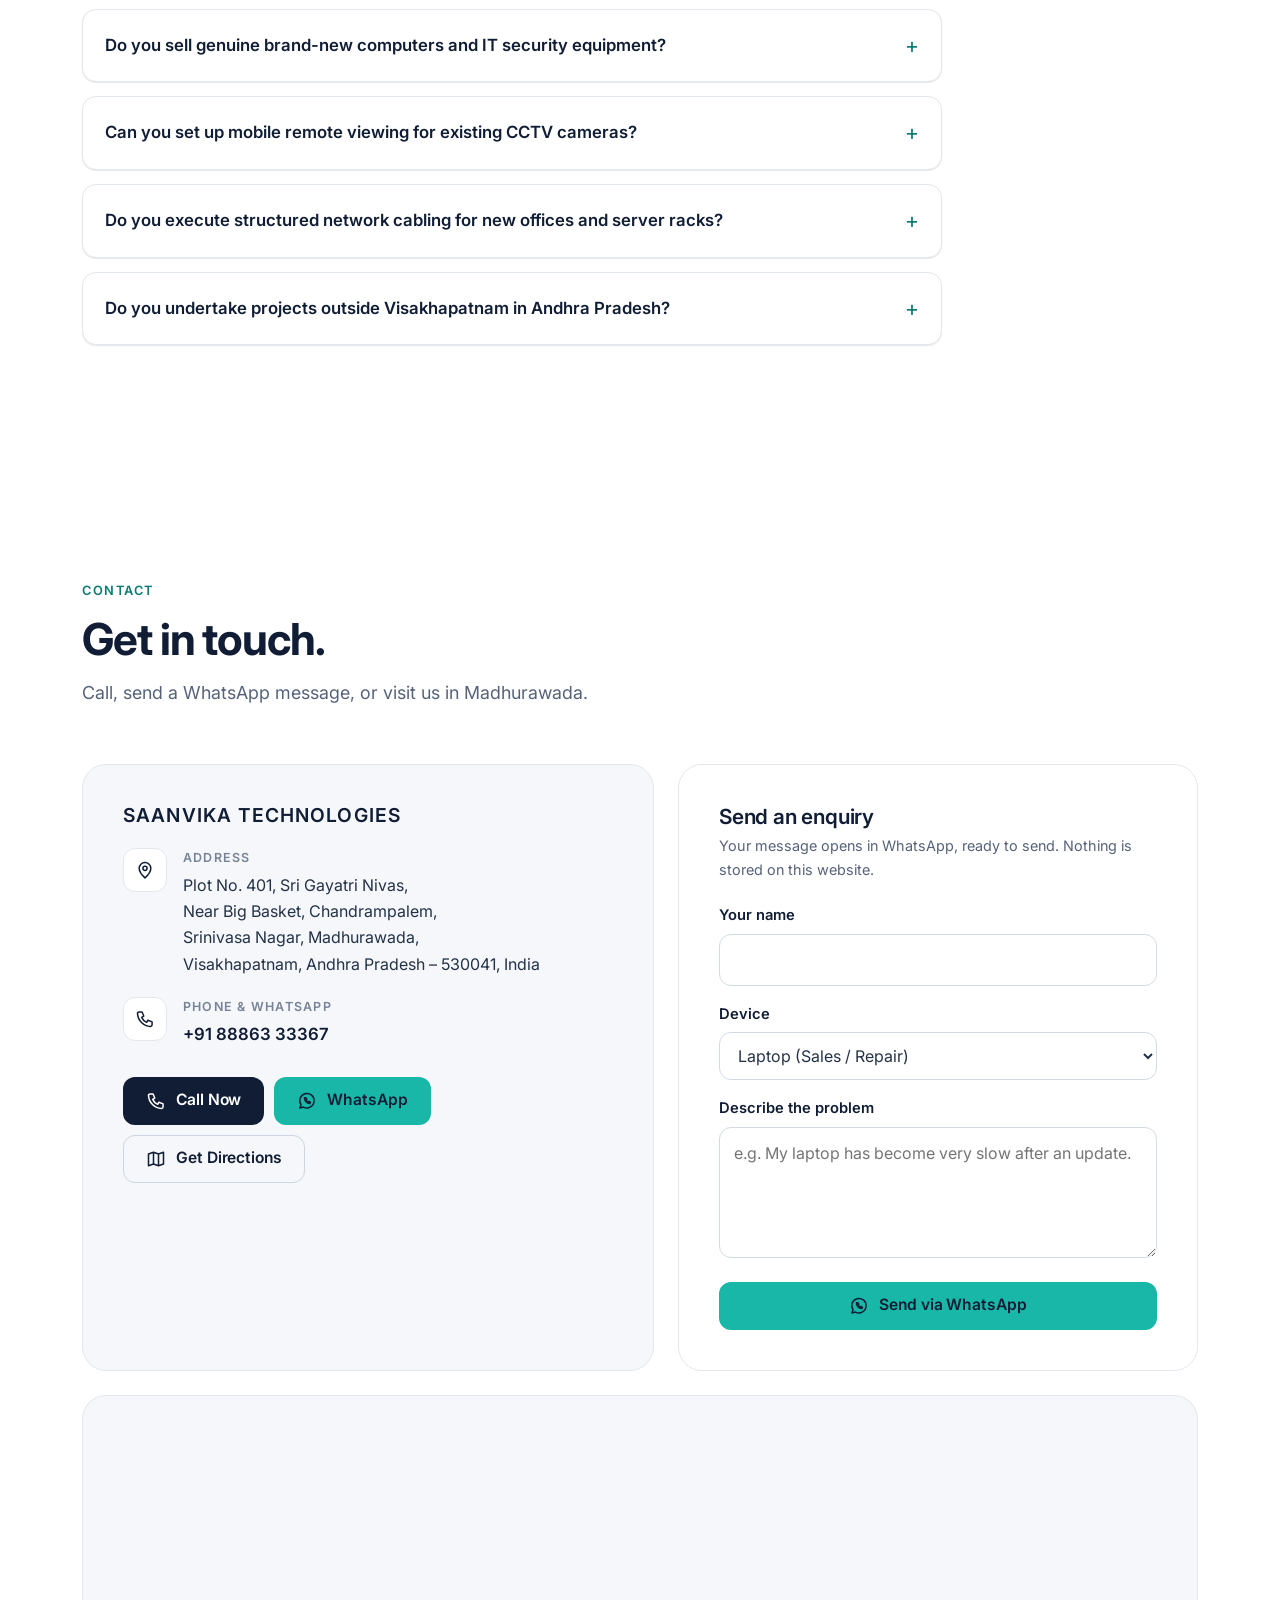
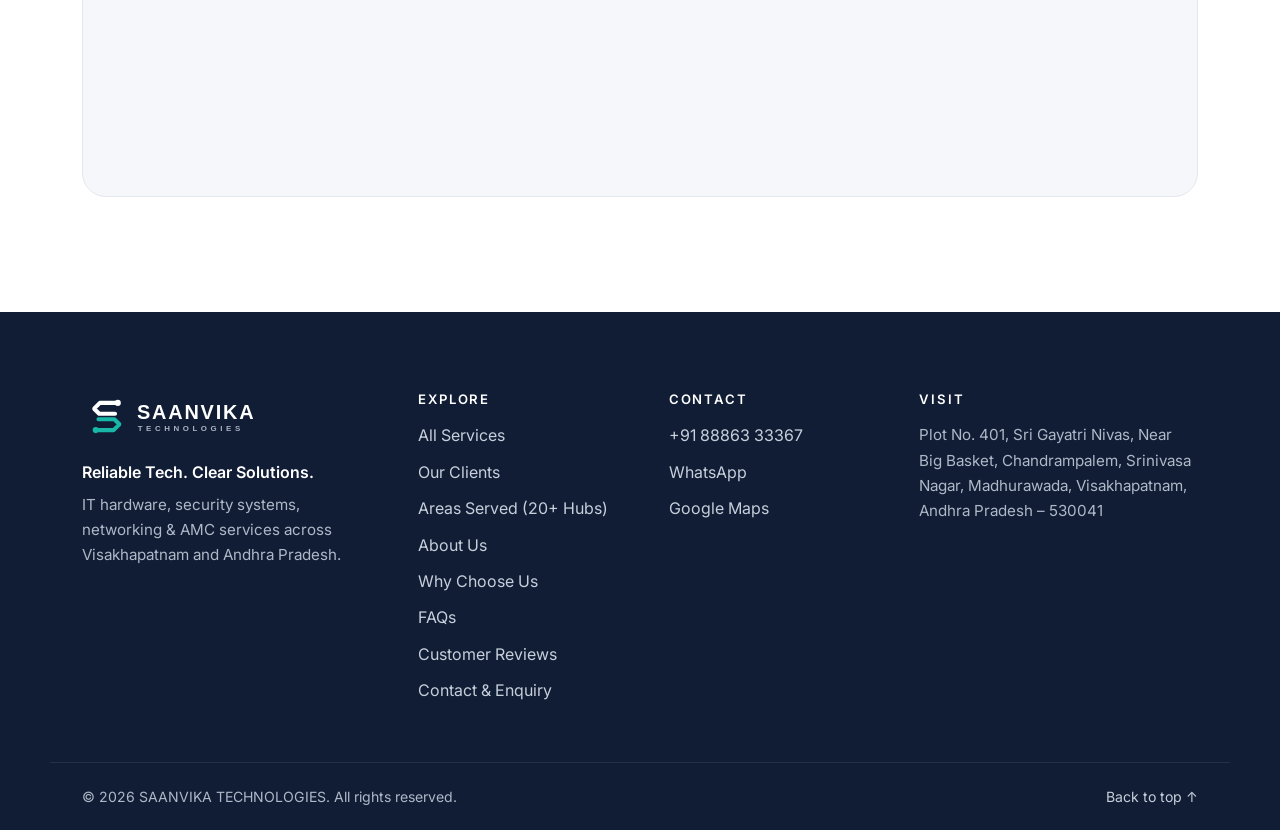
==== commit 6b5d17fe: "feat: expand Happy Clients marquee with 12 new healthcare, labs, civic & commercial clients" ====
--- a/index.html
+++ b/index.html
@@ -494,7 +494,7 @@
       <!-- Single row continuous infinite marquee (scrolling right to left) -->
       <div class="clients-marquee-wrapper" aria-label="Our Esteemed Clients Marquee">
         <div class="clients-marquee-track">
-          <!-- Primary set of 16 client logos -->
+          <!-- Primary set of 28 client logos -->
           <div class="client-logo-card" title="Tuaman Engineering Limited">
             <img src="assets/img/clients/tuaman-engineering.svg" alt="Tuaman Engineering Limited" width="270" height="78" loading="lazy">
           </div>
@@ -507,33 +507,69 @@
           <div class="client-logo-card" title="Andhra Pradesh State Beverages Corporation Ltd">
             <img src="assets/img/clients/apsbcl.svg" alt="Andhra Pradesh State Beverages Corporation" width="270" height="78" loading="lazy">
           </div>
+          <div class="client-logo-card" title="GVMC - Water Supply Department, Visakhapatnam">
+            <img src="assets/img/clients/gvmc-water.svg" alt="GVMC Water Department" width="270" height="78" loading="lazy">
+          </div>
+          <div class="client-logo-card" title="DRDO - Defence Research and Development Organisation">
+            <img src="assets/img/clients/drdo.svg" alt="DRDO" width="270" height="78" loading="lazy">
+          </div>
+          <div class="client-logo-card" title="Collectorate Visakhapatnam">
+            <img src="assets/img/clients/collectorate.svg" alt="Collectorate Visakhapatnam" width="270" height="78" loading="lazy">
+          </div>
+          <div class="client-logo-card" title="Govt Hospital - King George Hospital">
+            <img src="assets/img/clients/govt-hospital.svg" alt="Govt Hospital" width="270" height="78" loading="lazy">
+          </div>
+          <div class="client-logo-card" title="JDS Hospital">
+            <img src="assets/img/clients/jds-hospital.svg" alt="JDS Hospital" width="270" height="78" loading="lazy">
+          </div>
           <div class="client-logo-card" title="AMG Hospitals">
             <img src="assets/img/clients/amg-hospitals.svg" alt="AMG Hospitals" width="270" height="78" loading="lazy">
           </div>
+          <div class="client-logo-card" title="Amma Hospital">
+            <img src="assets/img/clients/amma-hospital.svg" alt="Amma Hospital" width="270" height="78" loading="lazy">
+          </div>
+          <div class="client-logo-card" title="Laya Healthcare">
+            <img src="assets/img/clients/laya-healthcare.svg" alt="Laya Healthcare" width="270" height="78" loading="lazy">
+          </div>
+          <div class="client-logo-card" title="Tokyo Lab">
+            <img src="assets/img/clients/tokyo-lab.svg" alt="Tokyo Lab" width="270" height="78" loading="lazy">
+          </div>
+          <div class="client-logo-card" title="SL Lab">
+            <img src="assets/img/clients/sl-lab.svg" alt="SL Lab" width="270" height="78" loading="lazy">
+          </div>
+          <div class="client-logo-card" title="Progressive Medical">
+            <img src="assets/img/clients/progressive-medical.svg" alt="Progressive Medical" width="270" height="78" loading="lazy">
+          </div>
           <div class="client-logo-card" title="Deccan Remedies Pvt Ltd">
             <img src="assets/img/clients/deccan-remedies.svg" alt="Deccan Remedies" width="270" height="78" loading="lazy">
           </div>
           <div class="client-logo-card" title="Chemica Drugs Pvt Ltd">
             <img src="assets/img/clients/chemica-drugs.svg" alt="Chemica Drugs Pvt Ltd" width="270" height="78" loading="lazy">
           </div>
+          <div class="client-logo-card" title="Manasa Agency">
+            <img src="assets/img/clients/manasa-agency.svg" alt="Manasa Agency" width="270" height="78" loading="lazy">
+          </div>
+          <div class="client-logo-card" title="Sudha Traders">
+            <img src="assets/img/clients/sudha-traders.svg" alt="Sudha Traders" width="270" height="78" loading="lazy">
+          </div>
+          <div class="client-logo-card" title="Rao &amp; Manoj Chartered Accountants">
+            <img src="assets/img/clients/rao-manoj-ca.svg" alt="Rao &amp; Manoj Chartered Accountants" width="270" height="78" loading="lazy">
+          </div>
+          <div class="client-logo-card" title="Srinidhi Associates">
+            <img src="assets/img/clients/srinidhi-associates.svg" alt="Srinidhi Associates" width="270" height="78" loading="lazy">
+          </div>
+          <div class="client-logo-card" title="7 Arrows Complete IT Solutions">
+            <img src="assets/img/clients/seven-arrows.svg" alt="7 Arrows Complete IT Solutions" width="270" height="78" loading="lazy">
+          </div>
           <div class="client-logo-card" title="Black Cactus Global Technologies">
             <img src="assets/img/clients/black-cactus.svg" alt="Black Cactus Global Technologies" width="270" height="78" loading="lazy">
           </div>
+          <div class="client-logo-card" title="Technor Solutions Pvt Ltd">
+            <img src="assets/img/clients/technor-solutions.svg" alt="Technor Solutions Pvt Ltd" width="270" height="78" loading="lazy">
+          </div>
           <div class="client-logo-card" title="AVK Builders">
             <img src="assets/img/clients/avk-builders.svg" alt="AVK Builders" width="270" height="78" loading="lazy">
           </div>
-          <div class="client-logo-card" title="DRDO - Defence Research and Development Organisation">
-            <img src="assets/img/clients/drdo.svg" alt="DRDO" width="270" height="78" loading="lazy">
-          </div>
-          <div class="client-logo-card" title="Collectorate Visakhapatnam">
-            <img src="assets/img/clients/collectorate.svg" alt="Collectorate Visakhapatnam" width="270" height="78" loading="lazy">
-          </div>
-          <div class="client-logo-card" title="Govt Hospital - King George Hospital">
-            <img src="assets/img/clients/govt-hospital.svg" alt="Govt Hospital" width="270" height="78" loading="lazy">
-          </div>
-          <div class="client-logo-card" title="Technor Solutions Pvt Ltd">
-            <img src="assets/img/clients/technor-solutions.svg" alt="Technor Solutions Pvt Ltd" width="270" height="78" loading="lazy">
-          </div>
           <div class="client-logo-card" title="Heritage Builders">
             <img src="assets/img/clients/heritage-builders.svg" alt="Heritage Builders" width="270" height="78" loading="lazy">
           </div>
@@ -544,7 +580,7 @@
             <img src="assets/img/clients/rvr-projects.svg" alt="RVR Projects" width="270" height="78" loading="lazy">
           </div>
 
-          <!-- Seamless duplicate set of 16 client logos for continuous infinite scrolling -->
+          <!-- Seamless duplicate set of 28 client logos for continuous infinite scrolling -->
           <div class="client-logo-card" aria-hidden="true" tabindex="-1">
             <img src="assets/img/clients/tuaman-engineering.svg" alt="" width="270" height="78" loading="lazy">
           </div>
@@ -558,31 +594,67 @@
             <img src="assets/img/clients/apsbcl.svg" alt="" width="270" height="78" loading="lazy">
           </div>
           <div class="client-logo-card" aria-hidden="true" tabindex="-1">
+            <img src="assets/img/clients/gvmc-water.svg" alt="" width="270" height="78" loading="lazy">
+          </div>
+          <div class="client-logo-card" aria-hidden="true" tabindex="-1">
+            <img src="assets/img/clients/drdo.svg" alt="" width="270" height="78" loading="lazy">
+          </div>
+          <div class="client-logo-card" aria-hidden="true" tabindex="-1">
+            <img src="assets/img/clients/collectorate.svg" alt="" width="270" height="78" loading="lazy">
+          </div>
+          <div class="client-logo-card" aria-hidden="true" tabindex="-1">
+            <img src="assets/img/clients/govt-hospital.svg" alt="" width="270" height="78" loading="lazy">
+          </div>
+          <div class="client-logo-card" aria-hidden="true" tabindex="-1">
+            <img src="assets/img/clients/jds-hospital.svg" alt="" width="270" height="78" loading="lazy">
+          </div>
+          <div class="client-logo-card" aria-hidden="true" tabindex="-1">
             <img src="assets/img/clients/amg-hospitals.svg" alt="" width="270" height="78" loading="lazy">
           </div>
           <div class="client-logo-card" aria-hidden="true" tabindex="-1">
+            <img src="assets/img/clients/amma-hospital.svg" alt="" width="270" height="78" loading="lazy">
+          </div>
+          <div class="client-logo-card" aria-hidden="true" tabindex="-1">
+            <img src="assets/img/clients/laya-healthcare.svg" alt="" width="270" height="78" loading="lazy">
+          </div>
+          <div class="client-logo-card" aria-hidden="true" tabindex="-1">
+            <img src="assets/img/clients/tokyo-lab.svg" alt="" width="270" height="78" loading="lazy">
+          </div>
+          <div class="client-logo-card" aria-hidden="true" tabindex="-1">
+            <img src="assets/img/clients/sl-lab.svg" alt="" width="270" height="78" loading="lazy">
+          </div>
+          <div class="client-logo-card" aria-hidden="true" tabindex="-1">
+            <img src="assets/img/clients/progressive-medical.svg" alt="" width="270" height="78" loading="lazy">
+          </div>
+          <div class="client-logo-card" aria-hidden="true" tabindex="-1">
             <img src="assets/img/clients/deccan-remedies.svg" alt="" width="270" height="78" loading="lazy">
           </div>
           <div class="client-logo-card" aria-hidden="true" tabindex="-1">
             <img src="assets/img/clients/chemica-drugs.svg" alt="" width="270" height="78" loading="lazy">
           </div>
           <div class="client-logo-card" aria-hidden="true" tabindex="-1">
+            <img src="assets/img/clients/manasa-agency.svg" alt="" width="270" height="78" loading="lazy">
+          </div>
+          <div class="client-logo-card" aria-hidden="true" tabindex="-1">
+            <img src="assets/img/clients/sudha-traders.svg" alt="" width="270" height="78" loading="lazy">
+          </div>
+          <div class="client-logo-card" aria-hidden="true" tabindex="-1">
+            <img src="assets/img/clients/rao-manoj-ca.svg" alt="" width="270" height="78" loading="lazy">
+          </div>
+          <div class="client-logo-card" aria-hidden="true" tabindex="-1">
+            <img src="assets/img/clients/srinidhi-associates.svg" alt="" width="270" height="78" loading="lazy">
+          </div>
+          <div class="client-logo-card" aria-hidden="true" tabindex="-1">
+            <img src="assets/img/clients/seven-arrows.svg" alt="" width="270" height="78" loading="lazy">
+          </div>
+          <div class="client-logo-card" aria-hidden="true" tabindex="-1">
             <img src="assets/img/clients/black-cactus.svg" alt="" width="270" height="78" loading="lazy">
           </div>
           <div class="client-logo-card" aria-hidden="true" tabindex="-1">
+            <img src="assets/img/clients/technor-solutions.svg" alt="" width="270" height="78" loading="lazy">
+          </div>
+          <div class="client-logo-card" aria-hidden="true" tabindex="-1">
             <img src="assets/img/clients/avk-builders.svg" alt="" width="270" height="78" loading="lazy">
-          </div>
-          <div class="client-logo-card" aria-hidden="true" tabindex="-1">
-            <img src="assets/img/clients/drdo.svg" alt="" width="270" height="78" loading="lazy">
-          </div>
-          <div class="client-logo-card" aria-hidden="true" tabindex="-1">
-            <img src="assets/img/clients/collectorate.svg" alt="" width="270" height="78" loading="lazy">
-          </div>
-          <div class="client-logo-card" aria-hidden="true" tabindex="-1">
-            <img src="assets/img/clients/govt-hospital.svg" alt="" width="270" height="78" loading="lazy">
-          </div>
-          <div class="client-logo-card" aria-hidden="true" tabindex="-1">
-            <img src="assets/img/clients/technor-solutions.svg" alt="" width="270" height="78" loading="lazy">
           </div>
           <div class="client-logo-card" aria-hidden="true" tabindex="-1">
             <img src="assets/img/clients/heritage-builders.svg" alt="" width="270" height="78" loading="lazy">
--- a/assets/css/styles.css
+++ b/assets/css/styles.css
@@ -470,7 +470,7 @@
   display: flex;
   gap: 22px;
   width: max-content;
-  animation: scrollClients 48s linear infinite;
+  animation: scrollClients 75s linear infinite;
   will-change: transform;
 }
 .clients-marquee-wrapper:hover .clients-marquee-track {
@@ -915,7 +915,7 @@
   .footer-grid { grid-template-columns: 1fr; gap: 28px; }
   .problem { min-height: 64px; }
   .client-logo-card { width: 220px; height: 72px; padding: 6px 10px; }
-  .clients-marquee-track { gap: 14px; animation-duration: 36s; }
+  .clients-marquee-track { gap: 14px; animation-duration: 55s; }
 }
 
 @media (prefers-reduced-motion: reduce) {
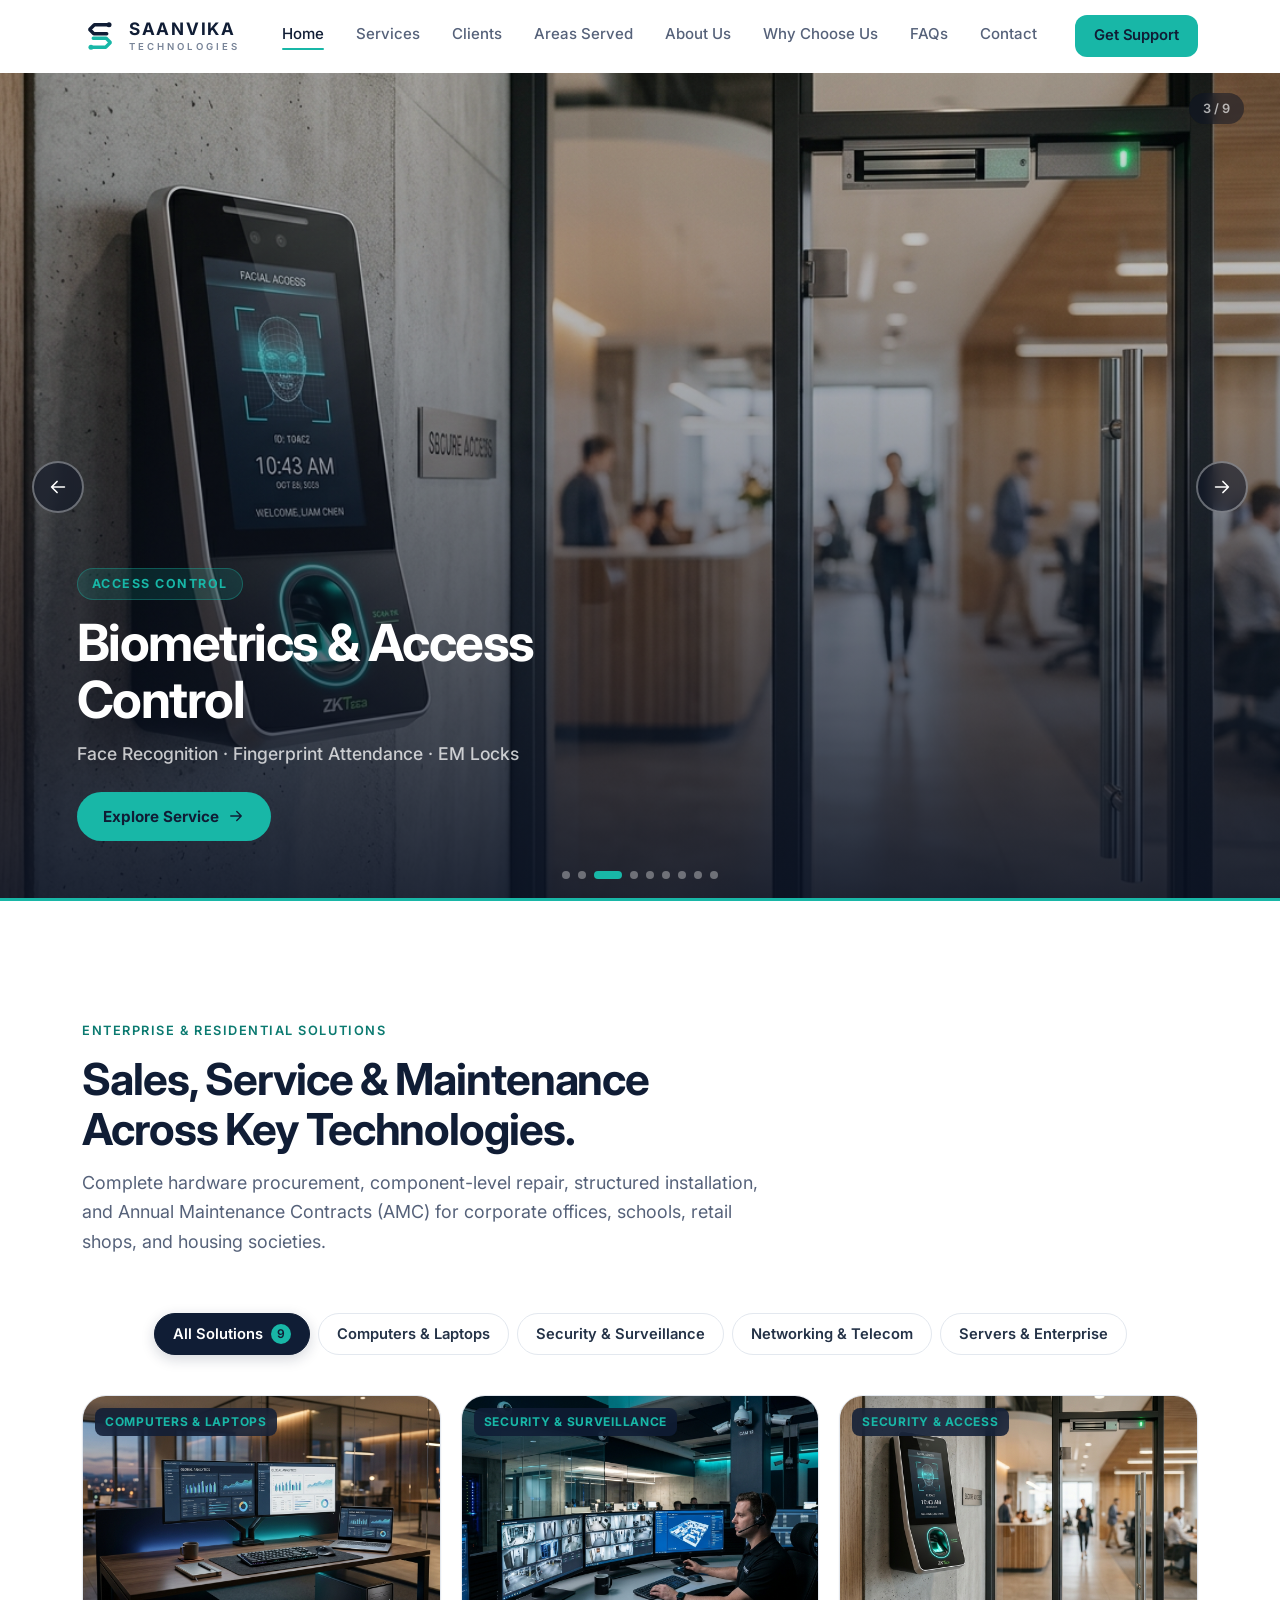
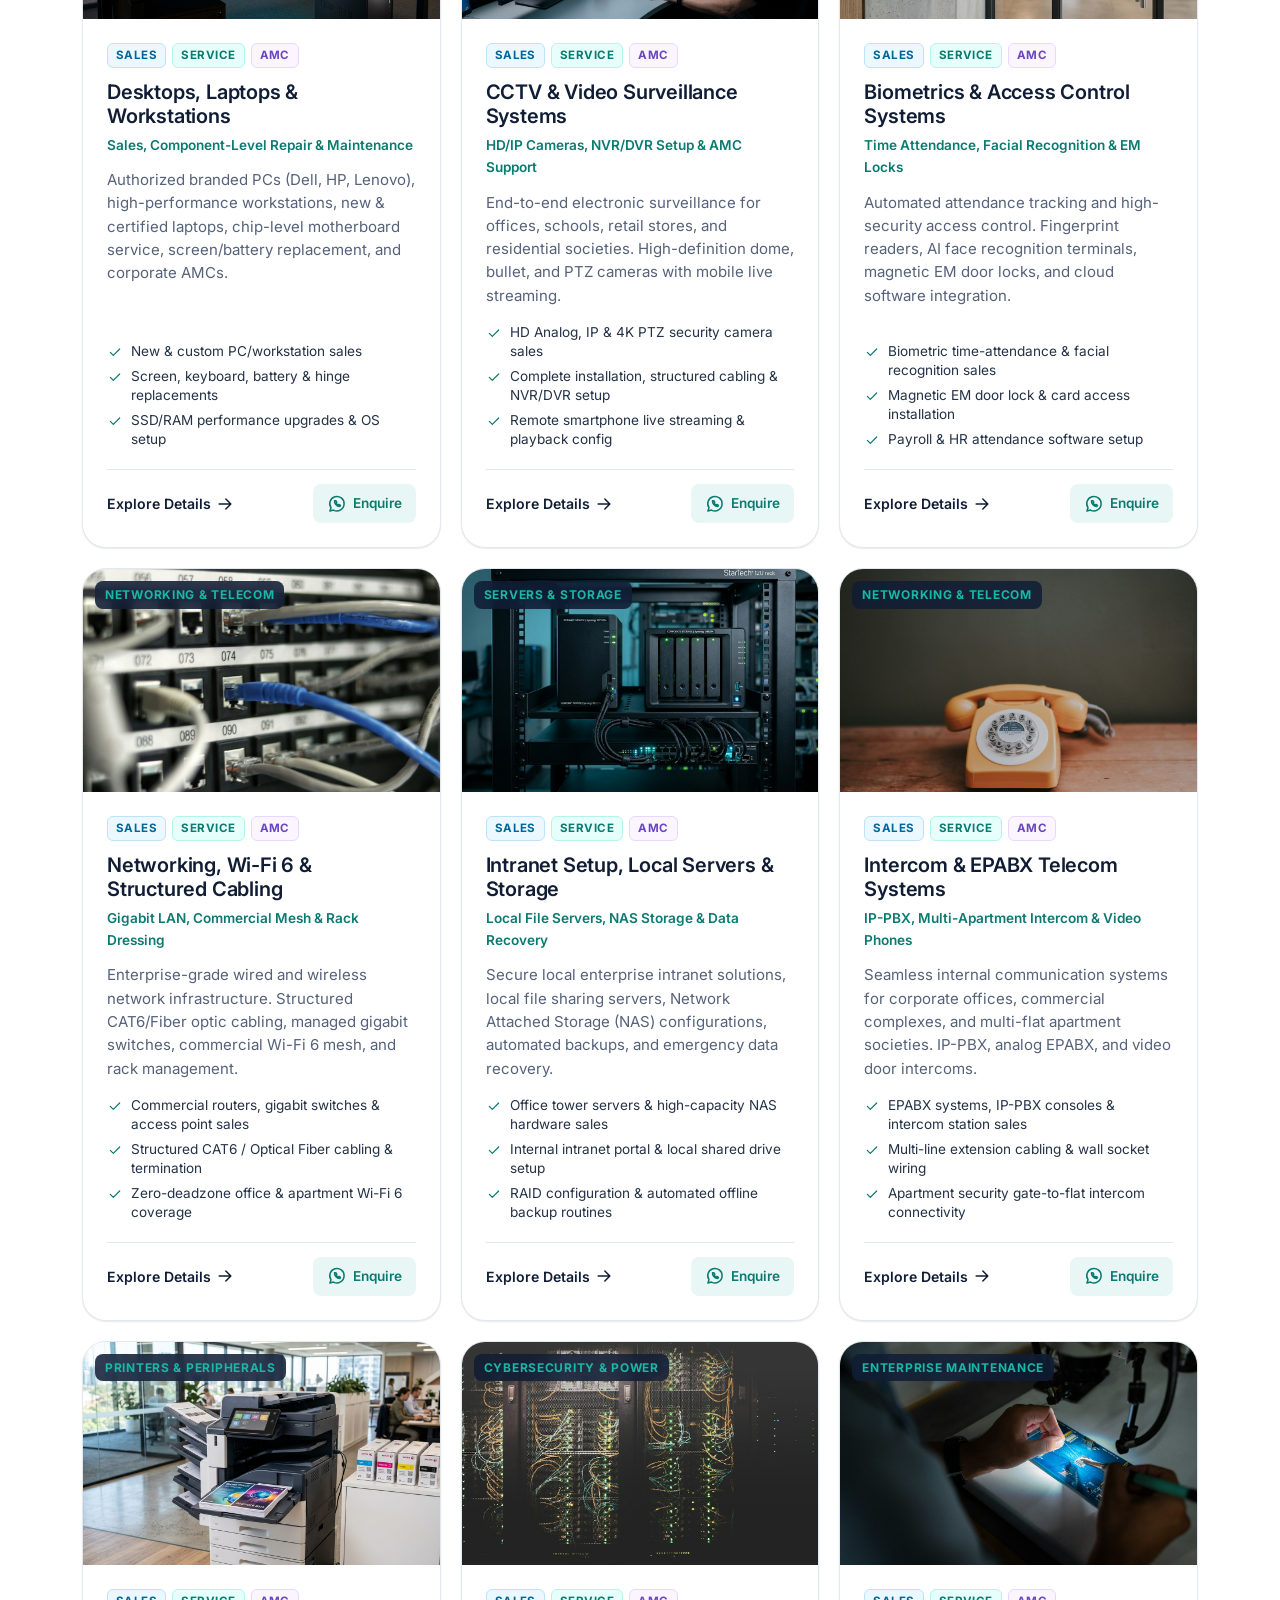
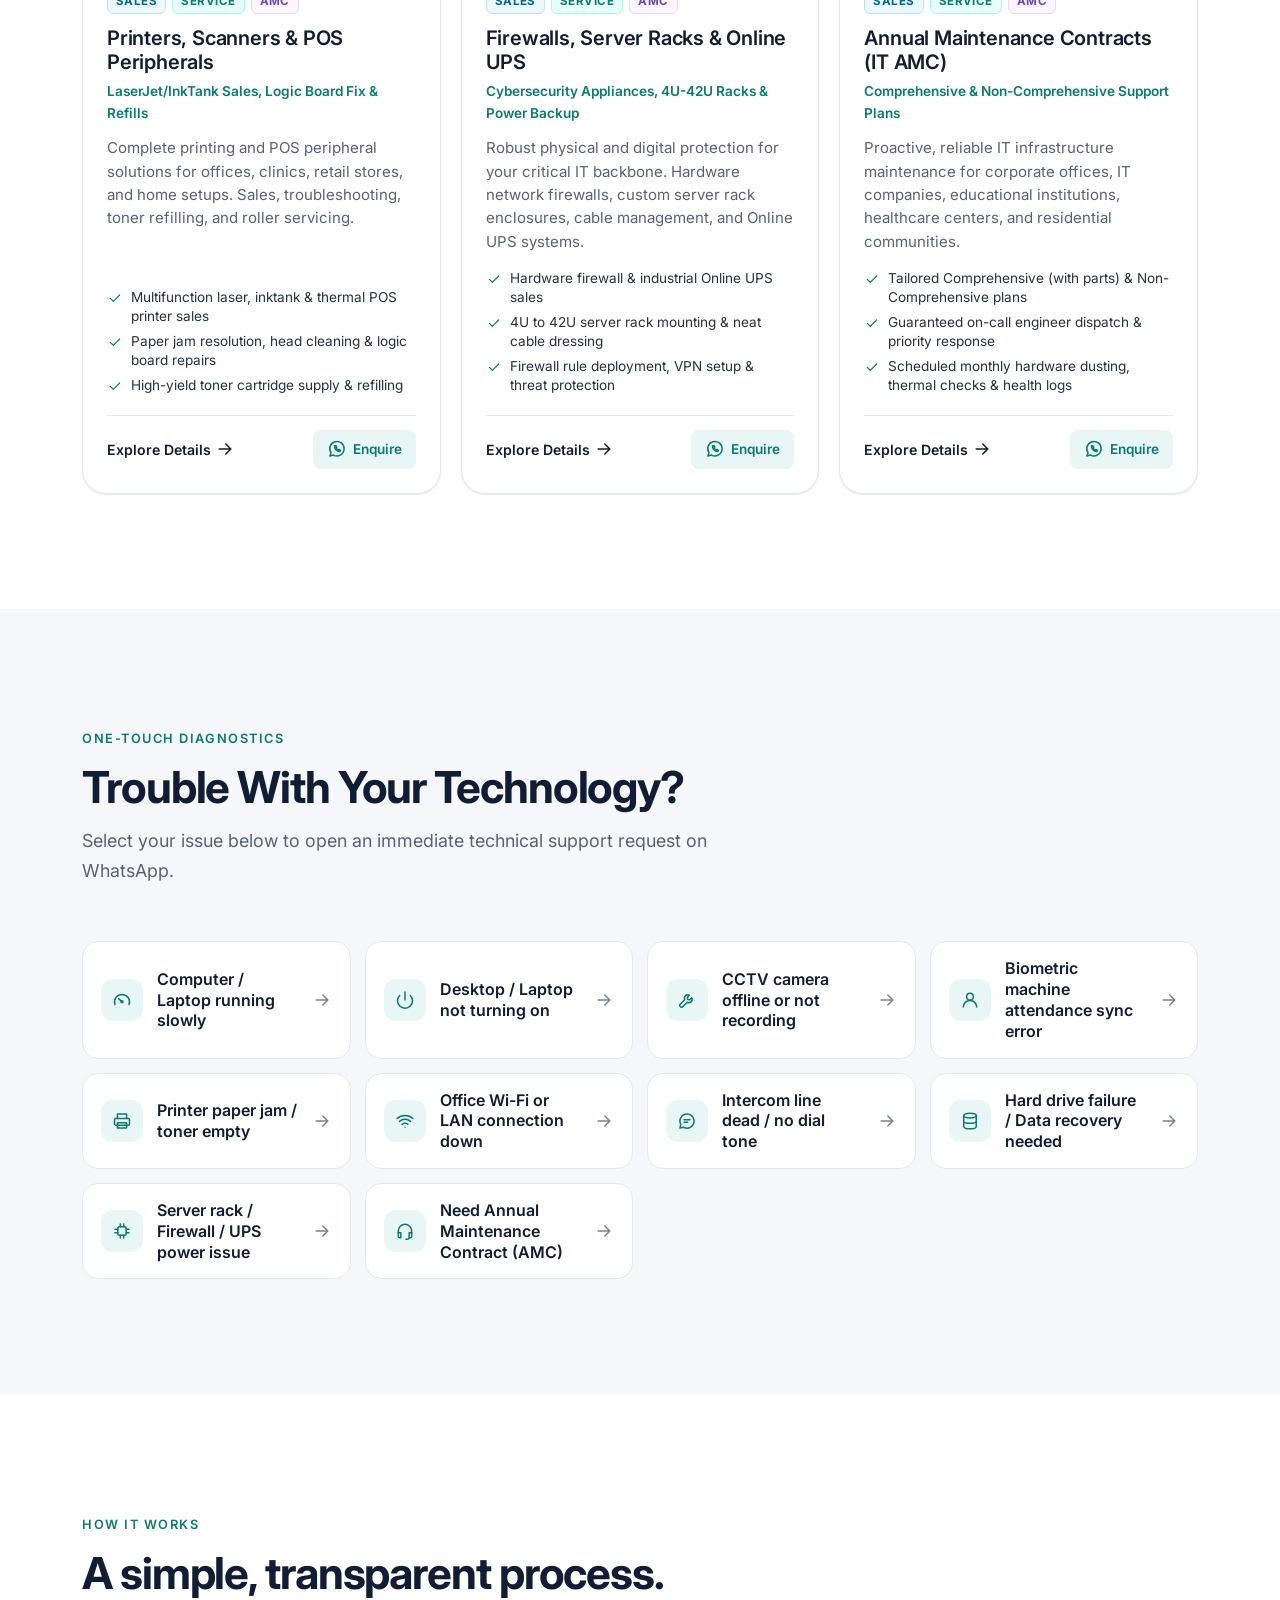
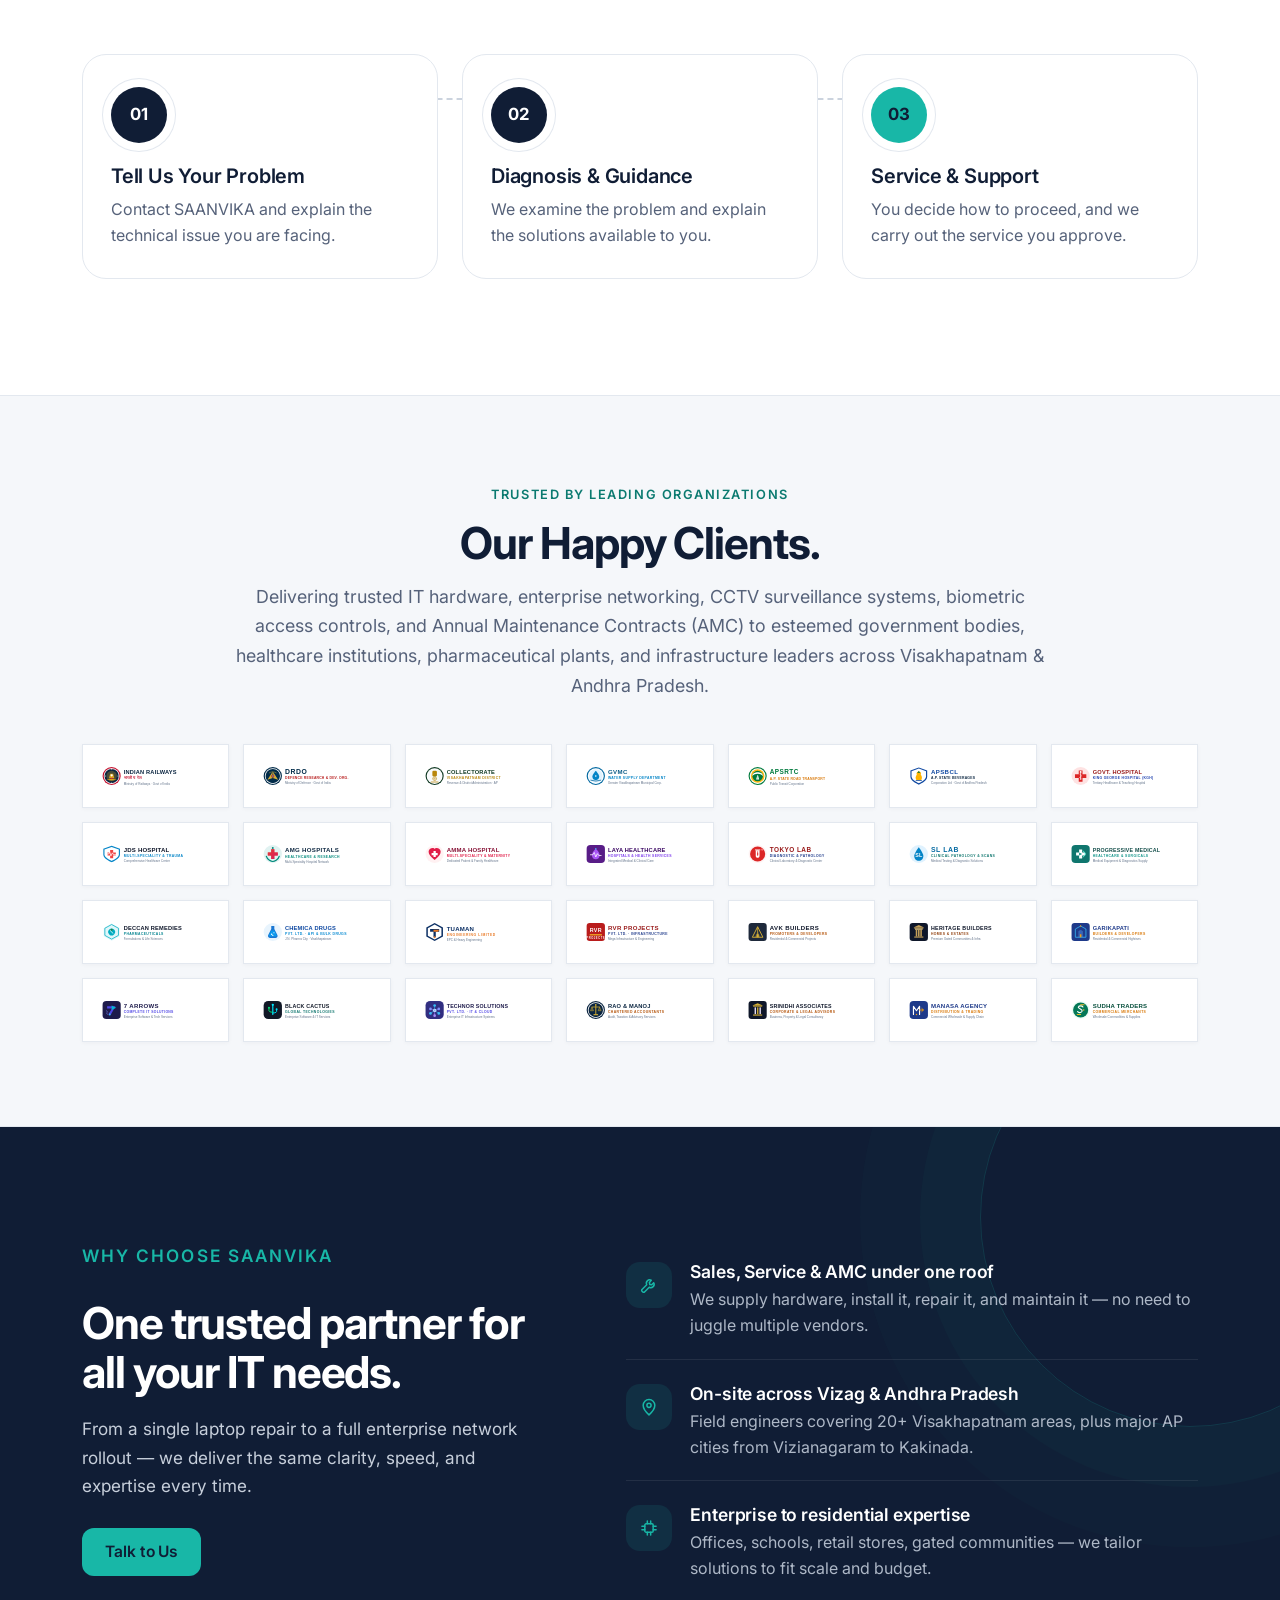
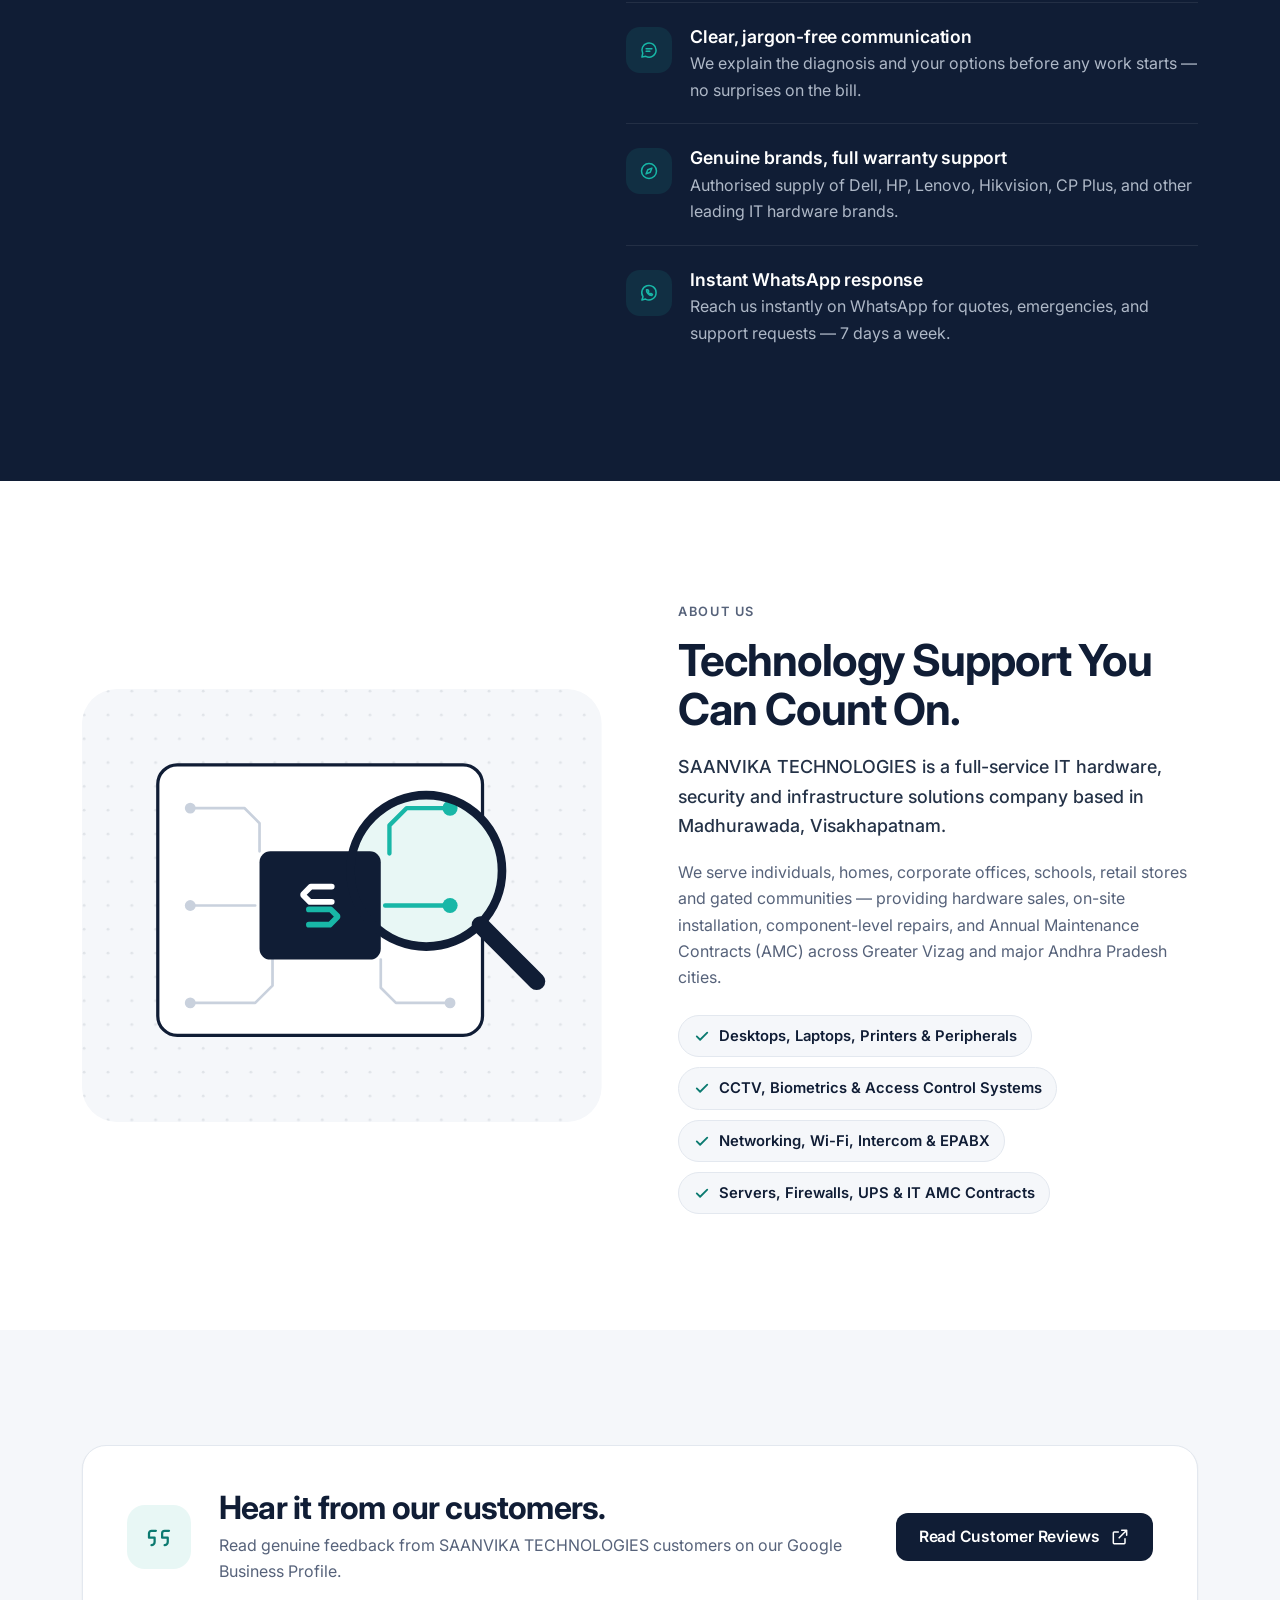
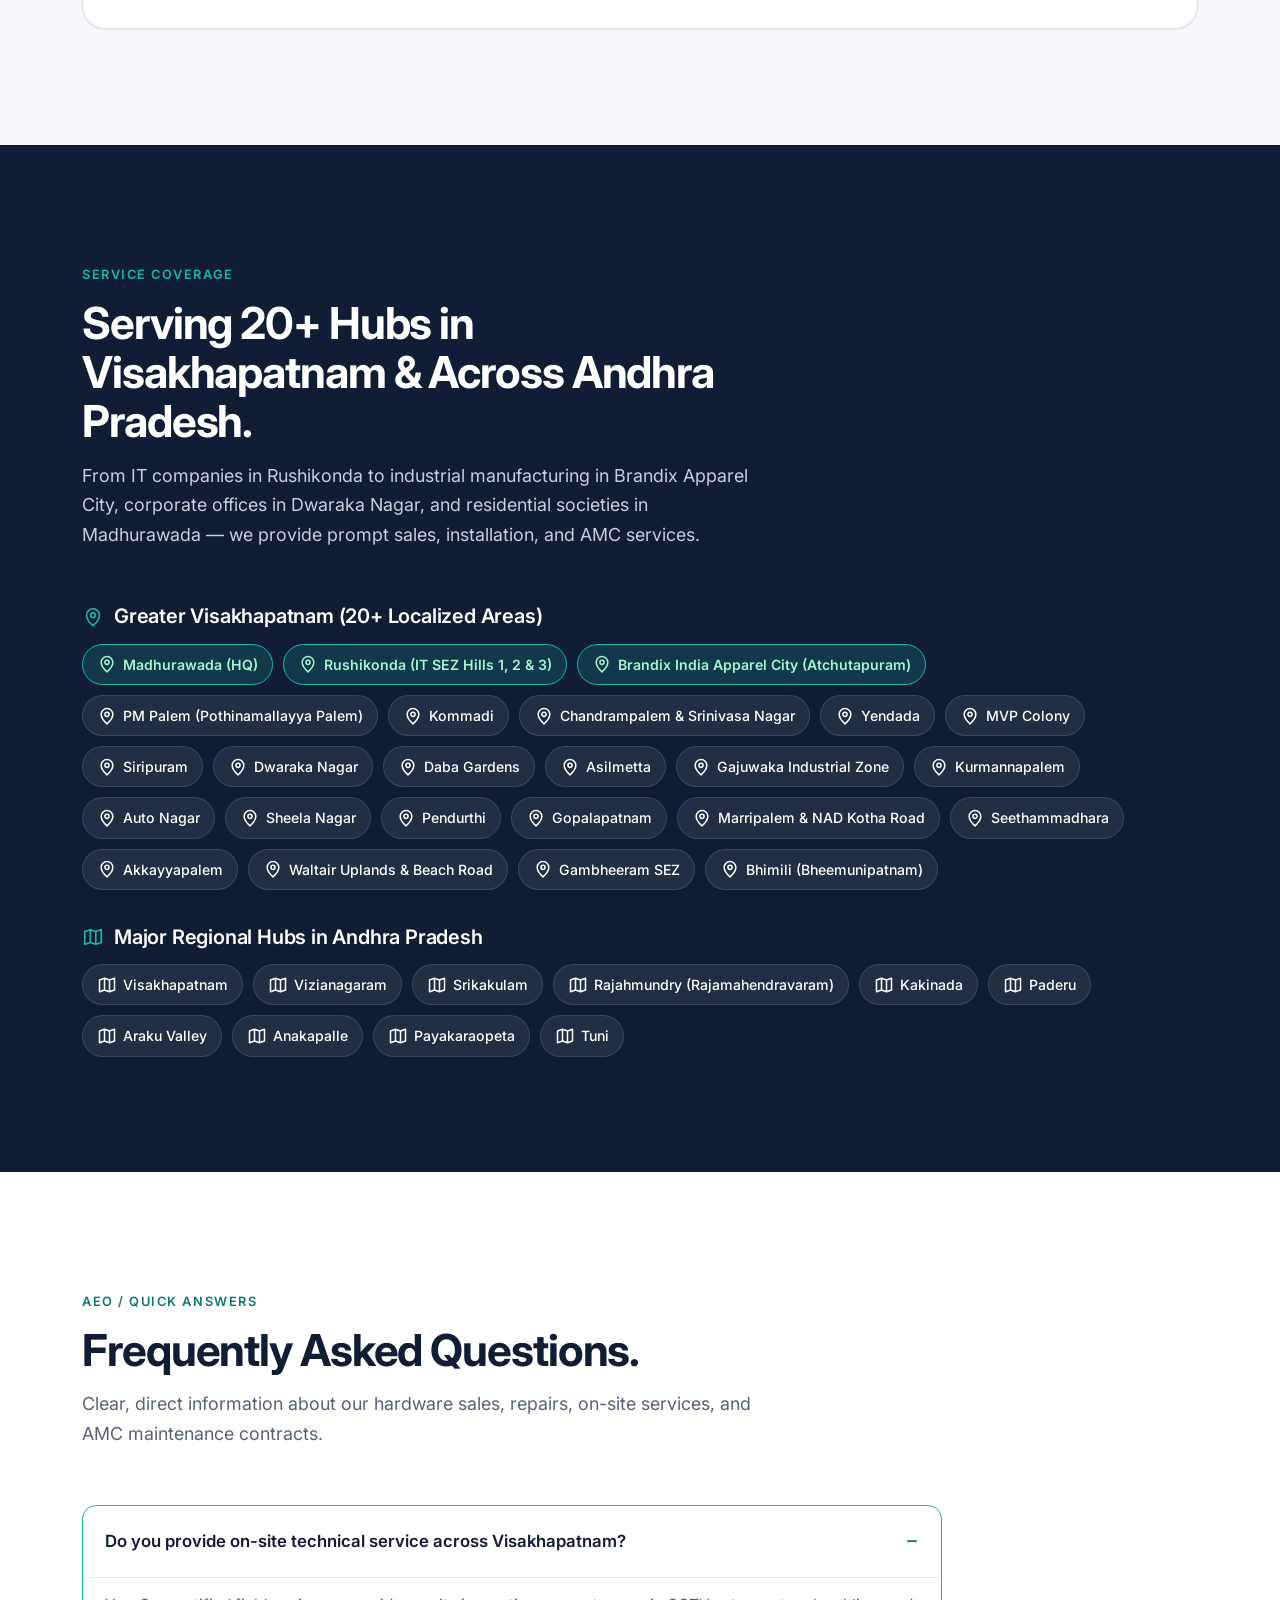
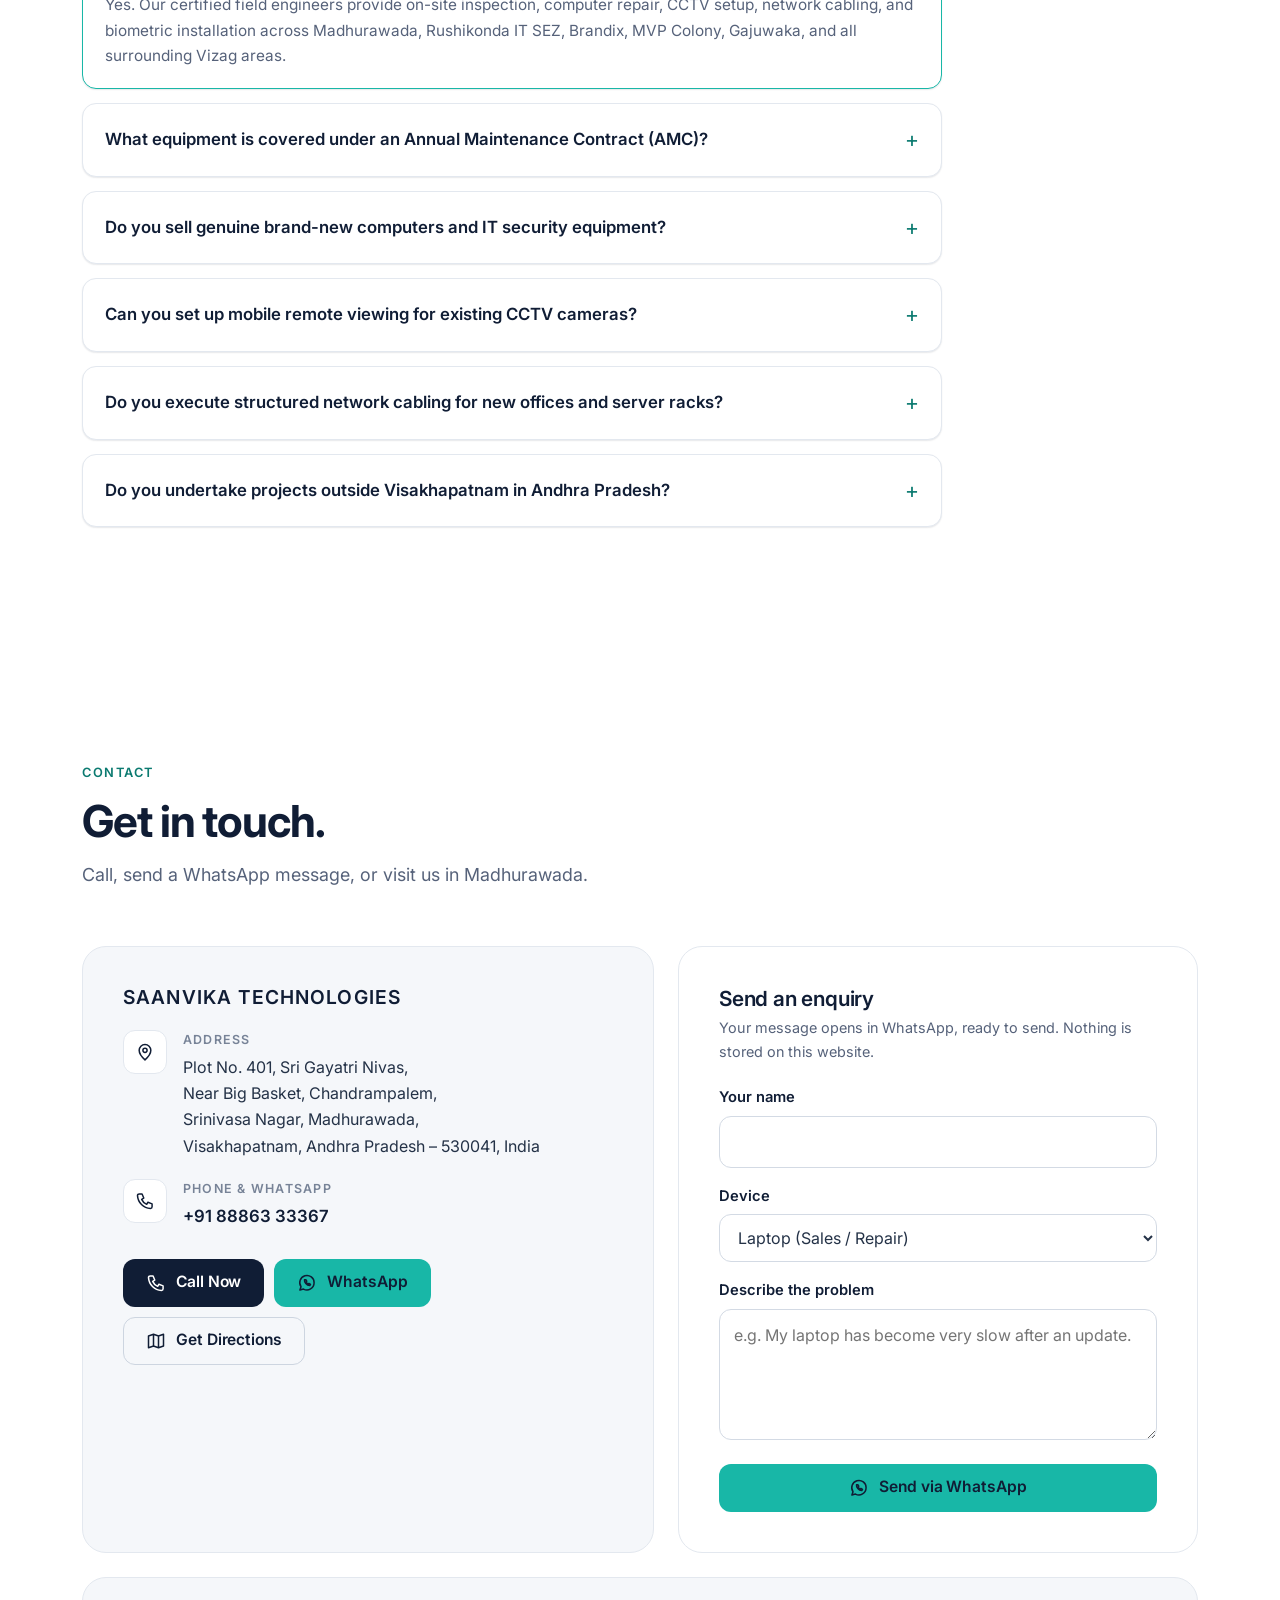
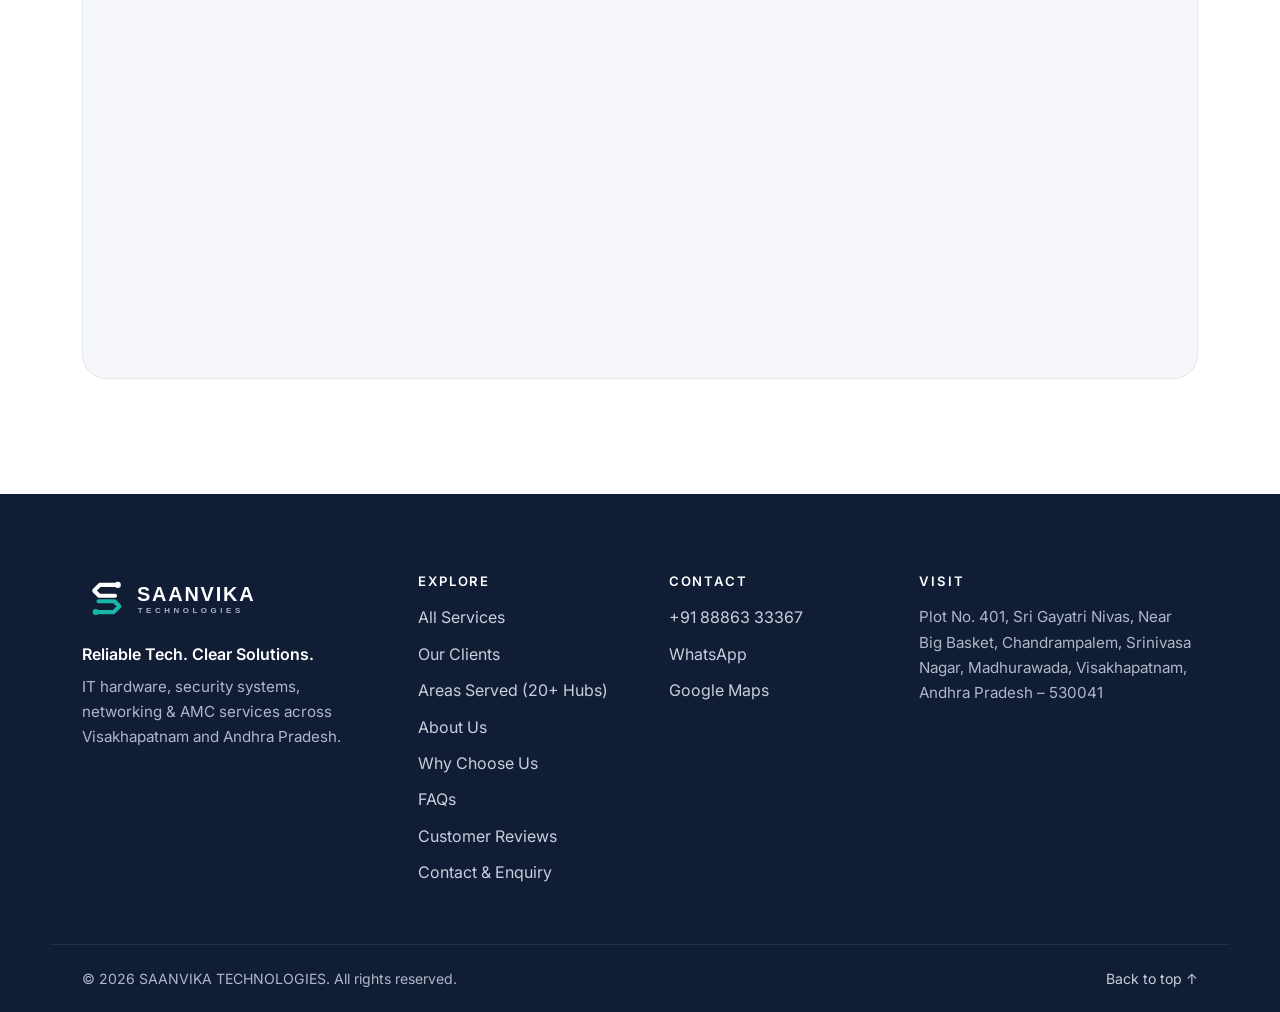
==== commit 32c89fb4: "feat: convert Happy Clients section into 4-row multi-column grid visible all at once" ====
--- a/index.html
+++ b/index.html
@@ -489,181 +489,99 @@
           <h2 id="clients-title">Our Happy Clients.</h2>
           <p class="lead">Delivering trusted IT hardware, enterprise networking, CCTV surveillance systems, biometric access controls, and Annual Maintenance Contracts (AMC) to esteemed government bodies, healthcare institutions, pharmaceutical plants, and infrastructure leaders across Visakhapatnam &amp; Andhra Pradesh.</p>
         </div>
-      </div>
-
-      <!-- Single row continuous infinite marquee (scrolling right to left) -->
-      <div class="clients-marquee-wrapper" aria-label="Our Esteemed Clients Marquee">
-        <div class="clients-marquee-track">
-          <!-- Primary set of 28 client logos -->
+
+        <!-- 4-Row Multi-Column Grid showing all 28 clients at a glance -->
+        <div class="clients-grid" aria-label="Our Esteemed Clients Grid">
+          <!-- Row 1: Government & Public Sector Leaders -->
+          <div class="client-logo-card" title="Indian Railways">
+            <img src="assets/img/clients/indian-railways.svg" alt="Indian Railways" width="270" height="78" loading="lazy">
+          </div>
+          <div class="client-logo-card" title="DRDO - Defence Research and Development Organisation">
+            <img src="assets/img/clients/drdo.svg" alt="DRDO" width="270" height="78" loading="lazy">
+          </div>
+          <div class="client-logo-card" title="Collectorate Visakhapatnam">
+            <img src="assets/img/clients/collectorate.svg" alt="Collectorate Visakhapatnam" width="270" height="78" loading="lazy">
+          </div>
+          <div class="client-logo-card" title="GVMC - Water Supply Department, Visakhapatnam">
+            <img src="assets/img/clients/gvmc-water.svg" alt="GVMC Water Department" width="270" height="78" loading="lazy">
+          </div>
+          <div class="client-logo-card" title="APSRTC - Andhra Pradesh State Road Transport Corporation">
+            <img src="assets/img/clients/apsrtc.svg" alt="APSRTC" width="270" height="78" loading="lazy">
+          </div>
+          <div class="client-logo-card" title="Andhra Pradesh State Beverages Corporation Ltd">
+            <img src="assets/img/clients/apsbcl.svg" alt="Andhra Pradesh State Beverages Corporation" width="270" height="78" loading="lazy">
+          </div>
+          <div class="client-logo-card" title="Govt Hospital - King George Hospital (KGH)">
+            <img src="assets/img/clients/govt-hospital.svg" alt="Govt Hospital" width="270" height="78" loading="lazy">
+          </div>
+
+          <!-- Row 2: Hospitals, Medical & Diagnostic Labs -->
+          <div class="client-logo-card" title="JDS Hospital">
+            <img src="assets/img/clients/jds-hospital.svg" alt="JDS Hospital" width="270" height="78" loading="lazy">
+          </div>
+          <div class="client-logo-card" title="AMG Hospitals">
+            <img src="assets/img/clients/amg-hospitals.svg" alt="AMG Hospitals" width="270" height="78" loading="lazy">
+          </div>
+          <div class="client-logo-card" title="Amma Hospital">
+            <img src="assets/img/clients/amma-hospital.svg" alt="Amma Hospital" width="270" height="78" loading="lazy">
+          </div>
+          <div class="client-logo-card" title="Laya Healthcare">
+            <img src="assets/img/clients/laya-healthcare.svg" alt="Laya Healthcare" width="270" height="78" loading="lazy">
+          </div>
+          <div class="client-logo-card" title="Tokyo Lab">
+            <img src="assets/img/clients/tokyo-lab.svg" alt="Tokyo Lab" width="270" height="78" loading="lazy">
+          </div>
+          <div class="client-logo-card" title="SL Lab">
+            <img src="assets/img/clients/sl-lab.svg" alt="SL Lab" width="270" height="78" loading="lazy">
+          </div>
+          <div class="client-logo-card" title="Progressive Medical">
+            <img src="assets/img/clients/progressive-medical.svg" alt="Progressive Medical" width="270" height="78" loading="lazy">
+          </div>
+
+          <!-- Row 3: Pharmaceuticals, Heavy Engineering & Infrastructure Builders -->
+          <div class="client-logo-card" title="Deccan Remedies Pvt Ltd">
+            <img src="assets/img/clients/deccan-remedies.svg" alt="Deccan Remedies" width="270" height="78" loading="lazy">
+          </div>
+          <div class="client-logo-card" title="Chemica Drugs Pvt Ltd">
+            <img src="assets/img/clients/chemica-drugs.svg" alt="Chemica Drugs Pvt Ltd" width="270" height="78" loading="lazy">
+          </div>
           <div class="client-logo-card" title="Tuaman Engineering Limited">
             <img src="assets/img/clients/tuaman-engineering.svg" alt="Tuaman Engineering Limited" width="270" height="78" loading="lazy">
           </div>
-          <div class="client-logo-card" title="Indian Railways">
-            <img src="assets/img/clients/indian-railways.svg" alt="Indian Railways" width="270" height="78" loading="lazy">
-          </div>
-          <div class="client-logo-card" title="APSRTC - Andhra Pradesh State Road Transport Corporation">
-            <img src="assets/img/clients/apsrtc.svg" alt="APSRTC" width="270" height="78" loading="lazy">
-          </div>
-          <div class="client-logo-card" title="Andhra Pradesh State Beverages Corporation Ltd">
-            <img src="assets/img/clients/apsbcl.svg" alt="Andhra Pradesh State Beverages Corporation" width="270" height="78" loading="lazy">
-          </div>
-          <div class="client-logo-card" title="GVMC - Water Supply Department, Visakhapatnam">
-            <img src="assets/img/clients/gvmc-water.svg" alt="GVMC Water Department" width="270" height="78" loading="lazy">
-          </div>
-          <div class="client-logo-card" title="DRDO - Defence Research and Development Organisation">
-            <img src="assets/img/clients/drdo.svg" alt="DRDO" width="270" height="78" loading="lazy">
-          </div>
-          <div class="client-logo-card" title="Collectorate Visakhapatnam">
-            <img src="assets/img/clients/collectorate.svg" alt="Collectorate Visakhapatnam" width="270" height="78" loading="lazy">
-          </div>
-          <div class="client-logo-card" title="Govt Hospital - King George Hospital">
-            <img src="assets/img/clients/govt-hospital.svg" alt="Govt Hospital" width="270" height="78" loading="lazy">
-          </div>
-          <div class="client-logo-card" title="JDS Hospital">
-            <img src="assets/img/clients/jds-hospital.svg" alt="JDS Hospital" width="270" height="78" loading="lazy">
-          </div>
-          <div class="client-logo-card" title="AMG Hospitals">
-            <img src="assets/img/clients/amg-hospitals.svg" alt="AMG Hospitals" width="270" height="78" loading="lazy">
-          </div>
-          <div class="client-logo-card" title="Amma Hospital">
-            <img src="assets/img/clients/amma-hospital.svg" alt="Amma Hospital" width="270" height="78" loading="lazy">
-          </div>
-          <div class="client-logo-card" title="Laya Healthcare">
-            <img src="assets/img/clients/laya-healthcare.svg" alt="Laya Healthcare" width="270" height="78" loading="lazy">
-          </div>
-          <div class="client-logo-card" title="Tokyo Lab">
-            <img src="assets/img/clients/tokyo-lab.svg" alt="Tokyo Lab" width="270" height="78" loading="lazy">
-          </div>
-          <div class="client-logo-card" title="SL Lab">
-            <img src="assets/img/clients/sl-lab.svg" alt="SL Lab" width="270" height="78" loading="lazy">
-          </div>
-          <div class="client-logo-card" title="Progressive Medical">
-            <img src="assets/img/clients/progressive-medical.svg" alt="Progressive Medical" width="270" height="78" loading="lazy">
-          </div>
-          <div class="client-logo-card" title="Deccan Remedies Pvt Ltd">
-            <img src="assets/img/clients/deccan-remedies.svg" alt="Deccan Remedies" width="270" height="78" loading="lazy">
-          </div>
-          <div class="client-logo-card" title="Chemica Drugs Pvt Ltd">
-            <img src="assets/img/clients/chemica-drugs.svg" alt="Chemica Drugs Pvt Ltd" width="270" height="78" loading="lazy">
+          <div class="client-logo-card" title="RVR Projects Pvt Ltd">
+            <img src="assets/img/clients/rvr-projects.svg" alt="RVR Projects" width="270" height="78" loading="lazy">
+          </div>
+          <div class="client-logo-card" title="AVK Builders">
+            <img src="assets/img/clients/avk-builders.svg" alt="AVK Builders" width="270" height="78" loading="lazy">
+          </div>
+          <div class="client-logo-card" title="Heritage Builders">
+            <img src="assets/img/clients/heritage-builders.svg" alt="Heritage Builders" width="270" height="78" loading="lazy">
+          </div>
+          <div class="client-logo-card" title="Garikapati Builders">
+            <img src="assets/img/clients/garikapati-builders.svg" alt="Garikapati Builders" width="270" height="78" loading="lazy">
+          </div>
+
+          <!-- Row 4: IT Solutions, Financial CAs, Legal & Commercial Agencies -->
+          <div class="client-logo-card" title="7 Arrows Complete IT Solutions">
+            <img src="assets/img/clients/seven-arrows.svg" alt="7 Arrows Complete IT Solutions" width="270" height="78" loading="lazy">
+          </div>
+          <div class="client-logo-card" title="Black Cactus Global Technologies">
+            <img src="assets/img/clients/black-cactus.svg" alt="Black Cactus Global Technologies" width="270" height="78" loading="lazy">
+          </div>
+          <div class="client-logo-card" title="Technor Solutions Pvt Ltd">
+            <img src="assets/img/clients/technor-solutions.svg" alt="Technor Solutions Pvt Ltd" width="270" height="78" loading="lazy">
+          </div>
+          <div class="client-logo-card" title="Rao &amp; Manoj Chartered Accountants">
+            <img src="assets/img/clients/rao-manoj-ca.svg" alt="Rao &amp; Manoj Chartered Accountants" width="270" height="78" loading="lazy">
+          </div>
+          <div class="client-logo-card" title="Srinidhi Associates">
+            <img src="assets/img/clients/srinidhi-associates.svg" alt="Srinidhi Associates" width="270" height="78" loading="lazy">
           </div>
           <div class="client-logo-card" title="Manasa Agency">
             <img src="assets/img/clients/manasa-agency.svg" alt="Manasa Agency" width="270" height="78" loading="lazy">
           </div>
           <div class="client-logo-card" title="Sudha Traders">
             <img src="assets/img/clients/sudha-traders.svg" alt="Sudha Traders" width="270" height="78" loading="lazy">
-          </div>
-          <div class="client-logo-card" title="Rao &amp; Manoj Chartered Accountants">
-            <img src="assets/img/clients/rao-manoj-ca.svg" alt="Rao &amp; Manoj Chartered Accountants" width="270" height="78" loading="lazy">
-          </div>
-          <div class="client-logo-card" title="Srinidhi Associates">
-            <img src="assets/img/clients/srinidhi-associates.svg" alt="Srinidhi Associates" width="270" height="78" loading="lazy">
-          </div>
-          <div class="client-logo-card" title="7 Arrows Complete IT Solutions">
-            <img src="assets/img/clients/seven-arrows.svg" alt="7 Arrows Complete IT Solutions" width="270" height="78" loading="lazy">
-          </div>
-          <div class="client-logo-card" title="Black Cactus Global Technologies">
-            <img src="assets/img/clients/black-cactus.svg" alt="Black Cactus Global Technologies" width="270" height="78" loading="lazy">
-          </div>
-          <div class="client-logo-card" title="Technor Solutions Pvt Ltd">
-            <img src="assets/img/clients/technor-solutions.svg" alt="Technor Solutions Pvt Ltd" width="270" height="78" loading="lazy">
-          </div>
-          <div class="client-logo-card" title="AVK Builders">
-            <img src="assets/img/clients/avk-builders.svg" alt="AVK Builders" width="270" height="78" loading="lazy">
-          </div>
-          <div class="client-logo-card" title="Heritage Builders">
-            <img src="assets/img/clients/heritage-builders.svg" alt="Heritage Builders" width="270" height="78" loading="lazy">
-          </div>
-          <div class="client-logo-card" title="Garikapati Builders">
-            <img src="assets/img/clients/garikapati-builders.svg" alt="Garikapati Builders" width="270" height="78" loading="lazy">
-          </div>
-          <div class="client-logo-card" title="RVR Projects Pvt Ltd">
-            <img src="assets/img/clients/rvr-projects.svg" alt="RVR Projects" width="270" height="78" loading="lazy">
-          </div>
-
-          <!-- Seamless duplicate set of 28 client logos for continuous infinite scrolling -->
-          <div class="client-logo-card" aria-hidden="true" tabindex="-1">
-            <img src="assets/img/clients/tuaman-engineering.svg" alt="" width="270" height="78" loading="lazy">
-          </div>
-          <div class="client-logo-card" aria-hidden="true" tabindex="-1">
-            <img src="assets/img/clients/indian-railways.svg" alt="" width="270" height="78" loading="lazy">
-          </div>
-          <div class="client-logo-card" aria-hidden="true" tabindex="-1">
-            <img src="assets/img/clients/apsrtc.svg" alt="" width="270" height="78" loading="lazy">
-          </div>
-          <div class="client-logo-card" aria-hidden="true" tabindex="-1">
-            <img src="assets/img/clients/apsbcl.svg" alt="" width="270" height="78" loading="lazy">
-          </div>
-          <div class="client-logo-card" aria-hidden="true" tabindex="-1">
-            <img src="assets/img/clients/gvmc-water.svg" alt="" width="270" height="78" loading="lazy">
-          </div>
-          <div class="client-logo-card" aria-hidden="true" tabindex="-1">
-            <img src="assets/img/clients/drdo.svg" alt="" width="270" height="78" loading="lazy">
-          </div>
-          <div class="client-logo-card" aria-hidden="true" tabindex="-1">
-            <img src="assets/img/clients/collectorate.svg" alt="" width="270" height="78" loading="lazy">
-          </div>
-          <div class="client-logo-card" aria-hidden="true" tabindex="-1">
-            <img src="assets/img/clients/govt-hospital.svg" alt="" width="270" height="78" loading="lazy">
-          </div>
-          <div class="client-logo-card" aria-hidden="true" tabindex="-1">
-            <img src="assets/img/clients/jds-hospital.svg" alt="" width="270" height="78" loading="lazy">
-          </div>
-          <div class="client-logo-card" aria-hidden="true" tabindex="-1">
-            <img src="assets/img/clients/amg-hospitals.svg" alt="" width="270" height="78" loading="lazy">
-          </div>
-          <div class="client-logo-card" aria-hidden="true" tabindex="-1">
-            <img src="assets/img/clients/amma-hospital.svg" alt="" width="270" height="78" loading="lazy">
-          </div>
-          <div class="client-logo-card" aria-hidden="true" tabindex="-1">
-            <img src="assets/img/clients/laya-healthcare.svg" alt="" width="270" height="78" loading="lazy">
-          </div>
-          <div class="client-logo-card" aria-hidden="true" tabindex="-1">
-            <img src="assets/img/clients/tokyo-lab.svg" alt="" width="270" height="78" loading="lazy">
-          </div>
-          <div class="client-logo-card" aria-hidden="true" tabindex="-1">
-            <img src="assets/img/clients/sl-lab.svg" alt="" width="270" height="78" loading="lazy">
-          </div>
-          <div class="client-logo-card" aria-hidden="true" tabindex="-1">
-            <img src="assets/img/clients/progressive-medical.svg" alt="" width="270" height="78" loading="lazy">
-          </div>
-          <div class="client-logo-card" aria-hidden="true" tabindex="-1">
-            <img src="assets/img/clients/deccan-remedies.svg" alt="" width="270" height="78" loading="lazy">
-          </div>
-          <div class="client-logo-card" aria-hidden="true" tabindex="-1">
-            <img src="assets/img/clients/chemica-drugs.svg" alt="" width="270" height="78" loading="lazy">
-          </div>
-          <div class="client-logo-card" aria-hidden="true" tabindex="-1">
-            <img src="assets/img/clients/manasa-agency.svg" alt="" width="270" height="78" loading="lazy">
-          </div>
-          <div class="client-logo-card" aria-hidden="true" tabindex="-1">
-            <img src="assets/img/clients/sudha-traders.svg" alt="" width="270" height="78" loading="lazy">
-          </div>
-          <div class="client-logo-card" aria-hidden="true" tabindex="-1">
-            <img src="assets/img/clients/rao-manoj-ca.svg" alt="" width="270" height="78" loading="lazy">
-          </div>
-          <div class="client-logo-card" aria-hidden="true" tabindex="-1">
-            <img src="assets/img/clients/srinidhi-associates.svg" alt="" width="270" height="78" loading="lazy">
-          </div>
-          <div class="client-logo-card" aria-hidden="true" tabindex="-1">
-            <img src="assets/img/clients/seven-arrows.svg" alt="" width="270" height="78" loading="lazy">
-          </div>
-          <div class="client-logo-card" aria-hidden="true" tabindex="-1">
-            <img src="assets/img/clients/black-cactus.svg" alt="" width="270" height="78" loading="lazy">
-          </div>
-          <div class="client-logo-card" aria-hidden="true" tabindex="-1">
-            <img src="assets/img/clients/technor-solutions.svg" alt="" width="270" height="78" loading="lazy">
-          </div>
-          <div class="client-logo-card" aria-hidden="true" tabindex="-1">
-            <img src="assets/img/clients/avk-builders.svg" alt="" width="270" height="78" loading="lazy">
-          </div>
-          <div class="client-logo-card" aria-hidden="true" tabindex="-1">
-            <img src="assets/img/clients/heritage-builders.svg" alt="" width="270" height="78" loading="lazy">
-          </div>
-          <div class="client-logo-card" aria-hidden="true" tabindex="-1">
-            <img src="assets/img/clients/garikapati-builders.svg" alt="" width="270" height="78" loading="lazy">
-          </div>
-          <div class="client-logo-card" aria-hidden="true" tabindex="-1">
-            <img src="assets/img/clients/rvr-projects.svg" alt="" width="270" height="78" loading="lazy">
           </div>
         </div>
       </div>
--- a/assets/css/styles.css
+++ b/assets/css/styles.css
@@ -439,60 +439,35 @@
 .step h3 { font-size: 1.25rem; margin-bottom: 8px; }
 .step p { color: var(--text-2); margin: 0; }
 
-/* ---------- Happy Clients Marquee ---------- */
+/* ---------- Happy Clients Grid (4 Rows Visible at a Glance) ---------- */
 .clients-section {
   background: var(--soft);
   border-top: 1px solid var(--line);
   border-bottom: 1px solid var(--line);
   padding: clamp(52px, 7vw, 84px) 0;
-  overflow: hidden;
   position: relative;
 }
 .clients-section .section-head {
   text-align: center;
   max-width: 820px;
   margin-inline: auto;
-  margin-bottom: clamp(32px, 5vw, 48px);
+  margin-bottom: clamp(32px, 5vw, 44px);
 }
 .clients-section .section-head .lead {
   margin-inline: auto;
 }
-.clients-marquee-wrapper {
-  position: relative;
-  width: 100%;
-  overflow: hidden;
-  padding: 12px 0 16px;
-  /* Smooth edge fading on left and right sides */
-  mask-image: linear-gradient(to right, transparent 0%, black 6%, black 94%, transparent 100%);
-  -webkit-mask-image: linear-gradient(to right, transparent 0%, black 6%, black 94%, transparent 100%);
-}
-.clients-marquee-track {
-  display: flex;
-  gap: 22px;
-  width: max-content;
-  animation: scrollClients 75s linear infinite;
-  will-change: transform;
-}
-.clients-marquee-wrapper:hover .clients-marquee-track {
-  animation-play-state: paused;
-}
-@keyframes scrollClients {
-  0% {
-    transform: translateX(0);
-  }
-  100% {
-    transform: translateX(-50%);
-  }
+.clients-grid {
+  display: grid;
+  grid-template-columns: repeat(7, 1fr);
+  gap: 14px;
 }
 .client-logo-card {
-  flex: 0 0 auto;
-  width: clamp(240px, 22vw, 290px);
-  height: 84px;
   background: var(--white);
-  border: 1.5px solid var(--line);
-  border-radius: var(--radius);
-  box-shadow: 0 2px 10px rgba(16, 29, 53, .04);
-  padding: 8px 14px;
+  border: 1px solid var(--line);
+  border-radius: var(--radius-sm);
+  box-shadow: 0 1px 4px rgba(16, 29, 53, .04);
+  padding: 8px 12px;
+  height: 64px;
   display: flex;
   align-items: center;
   justify-content: center;
@@ -500,8 +475,8 @@
   cursor: default;
 }
 .client-logo-card:hover {
-  transform: translateY(-5px);
-  box-shadow: 0 10px 24px rgba(16, 29, 53, .09);
+  transform: translateY(-4px);
+  box-shadow: 0 8px 20px rgba(16, 29, 53, .09);
   border-color: var(--teal);
 }
 .client-logo-card img {
@@ -876,6 +851,10 @@
    ========================================================= */
 @media (max-width: 1080px) {
   .footer-grid { grid-template-columns: 1fr 1fr; }
+}
+
+@media (max-width: 1100px) {
+  .clients-grid { grid-template-columns: repeat(4, 1fr); gap: 12px; }
 }
 
 @media (max-width: 960px) {
@@ -906,6 +885,11 @@
   .menu-open .action-bar { display: none; }
 }
 
+@media (max-width: 768px) {
+  .clients-grid { grid-template-columns: repeat(3, 1fr); gap: 10px; }
+  .client-logo-card { height: 60px; padding: 6px 8px; }
+}
+
 @media (max-width: 560px) {
   :root { --header-h: 64px; }
   .brand img { width: 32px; height: 32px; }
@@ -914,13 +898,12 @@
   .contact-actions .btn { flex: 1 1 100%; }
   .footer-grid { grid-template-columns: 1fr; gap: 28px; }
   .problem { min-height: 64px; }
-  .client-logo-card { width: 220px; height: 72px; padding: 6px 10px; }
-  .clients-marquee-track { gap: 14px; animation-duration: 55s; }
+  .clients-grid { grid-template-columns: repeat(2, 1fr); gap: 8px; }
+  .client-logo-card { height: 54px; padding: 4px 6px; }
 }
 
 @media (prefers-reduced-motion: reduce) {
   html { scroll-behavior: auto; }
   *, *::before, *::after { animation: none !important; transition: none !important; }
   .reveal { opacity: 1; transform: none; }
-  .clients-marquee-track { animation: none !important; }
-}
+}
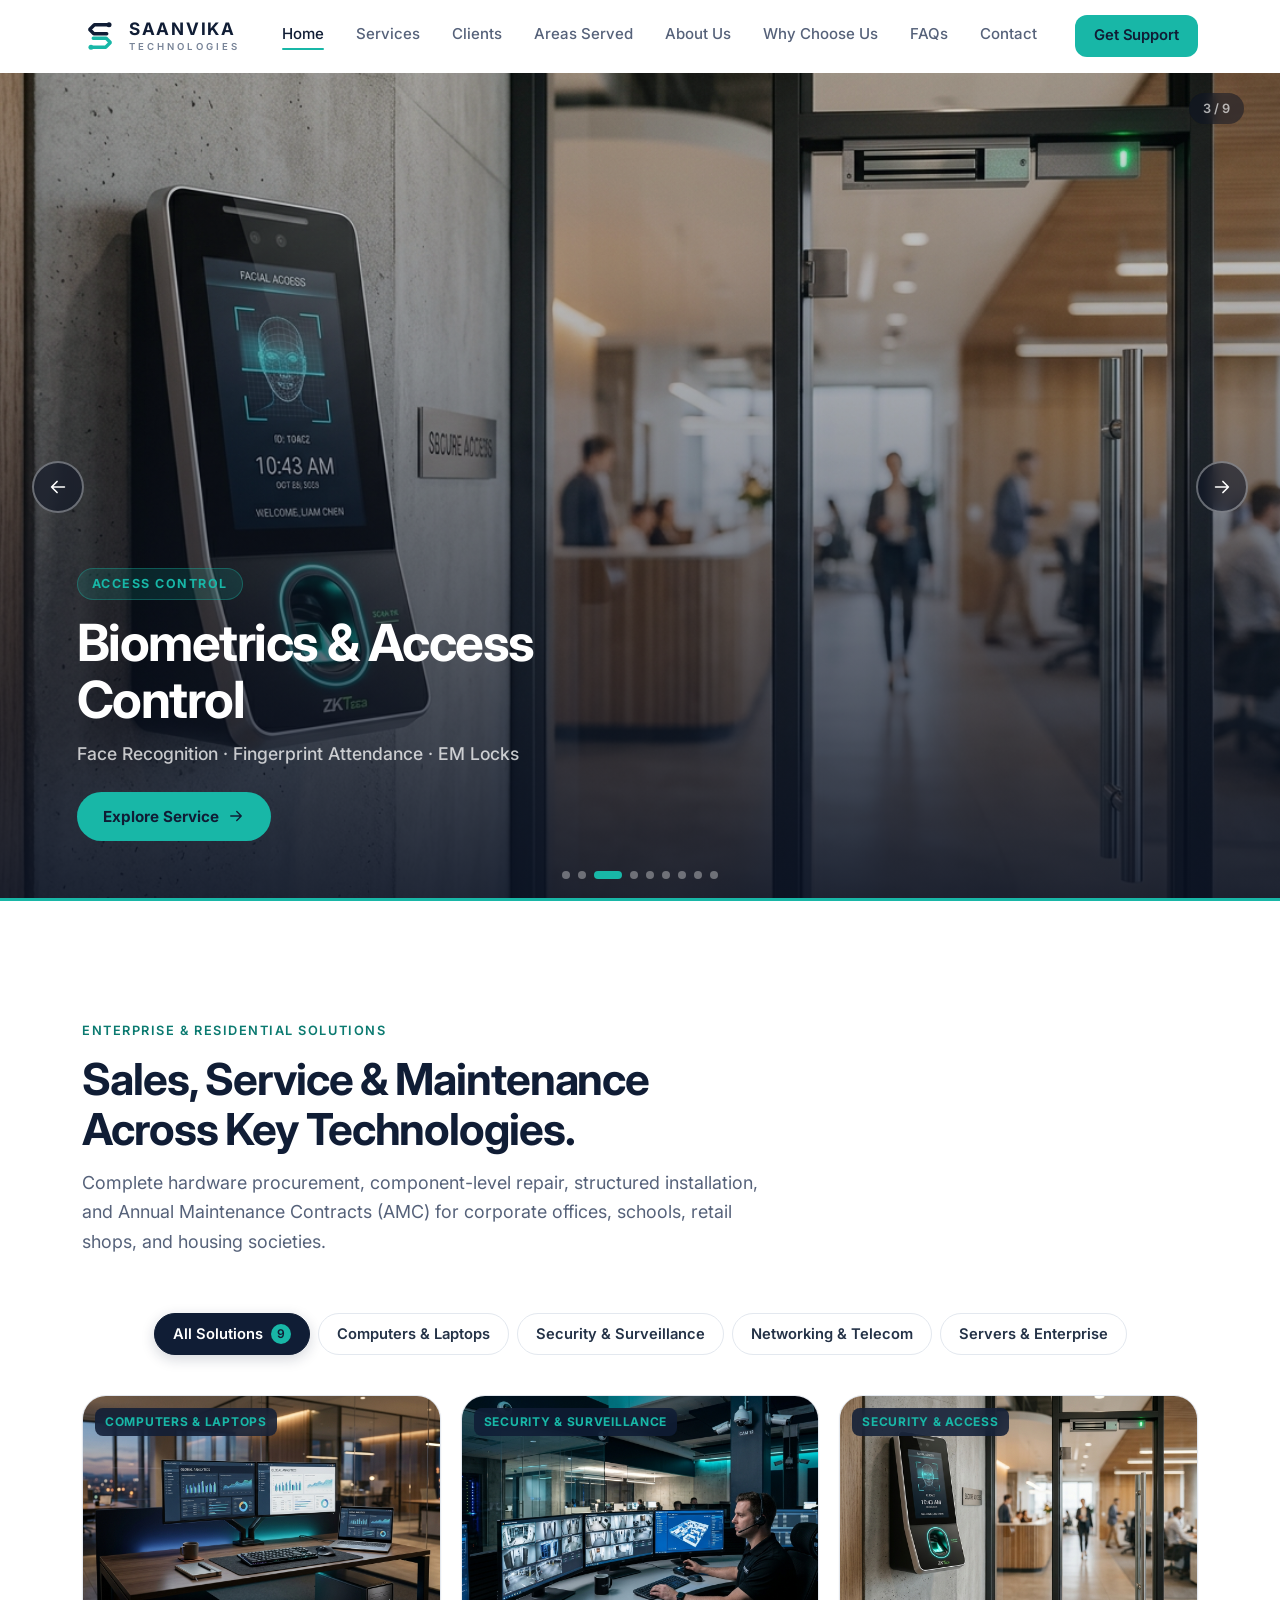
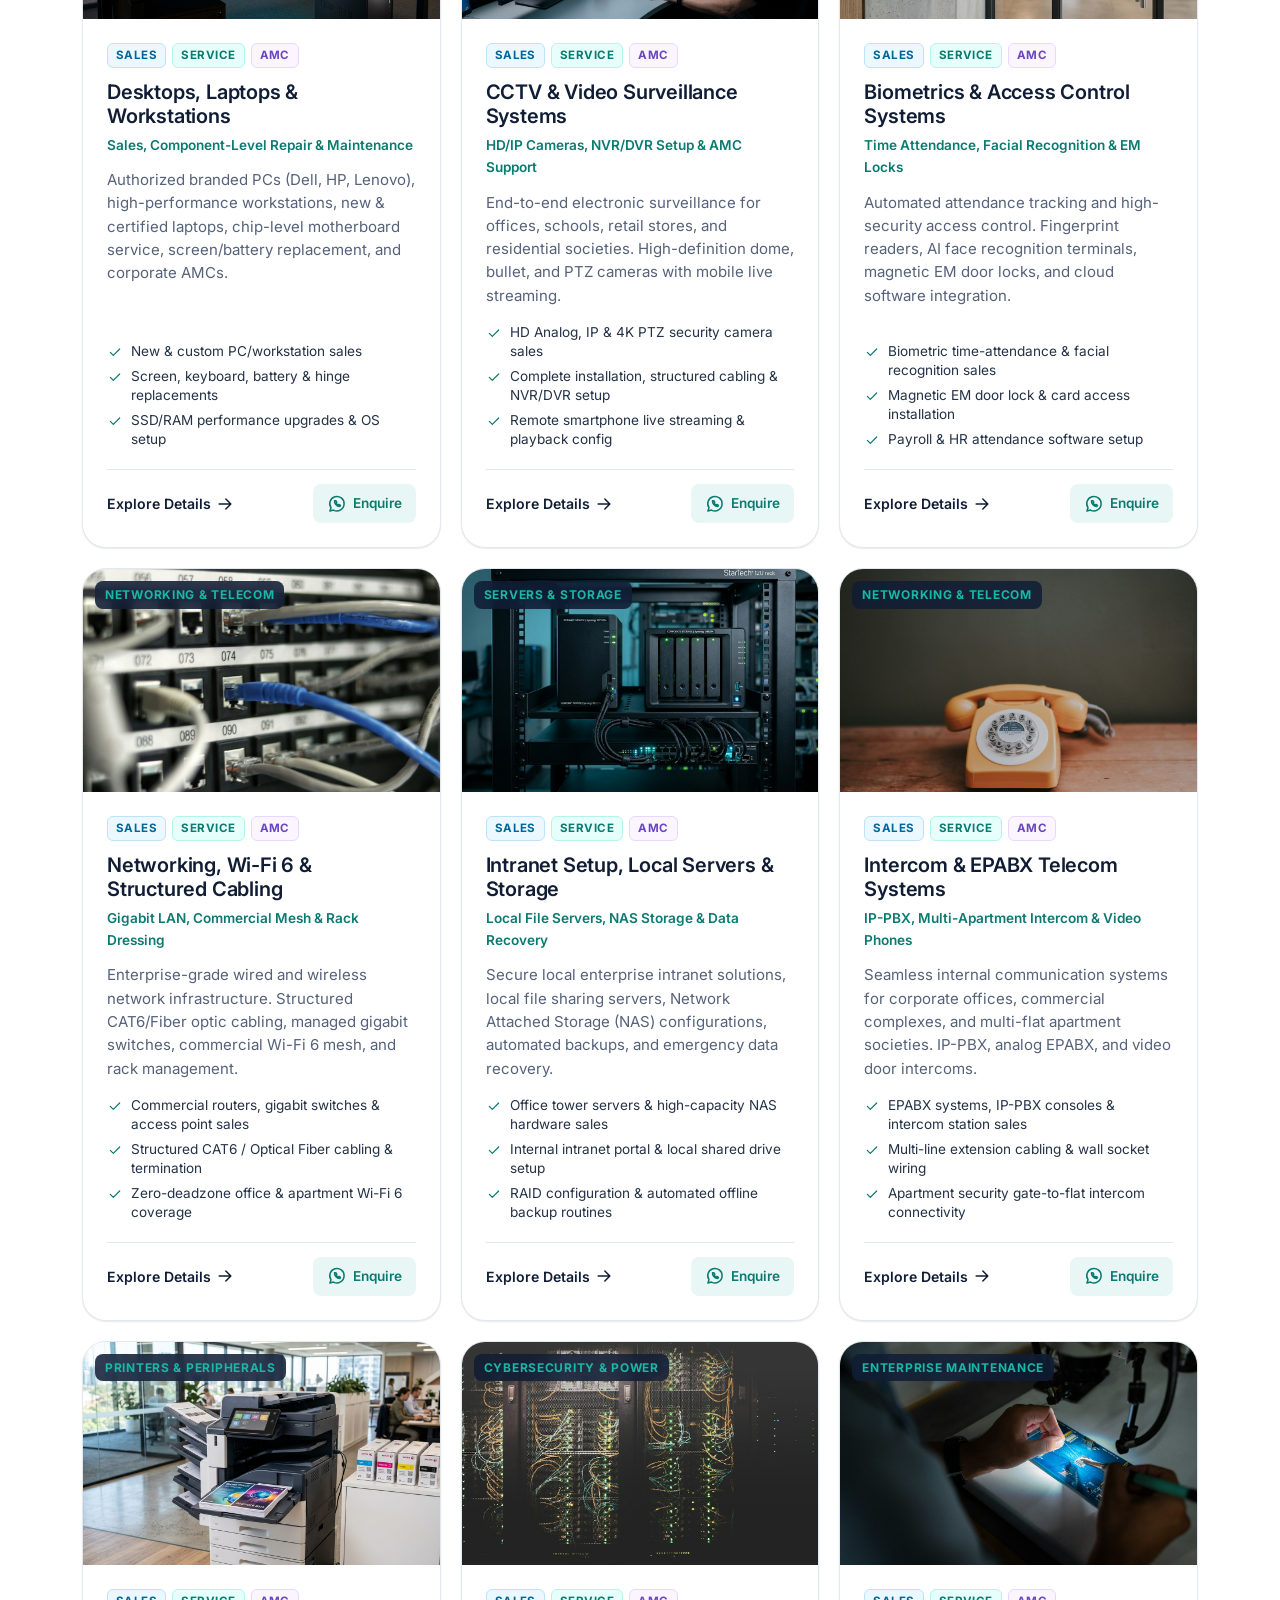
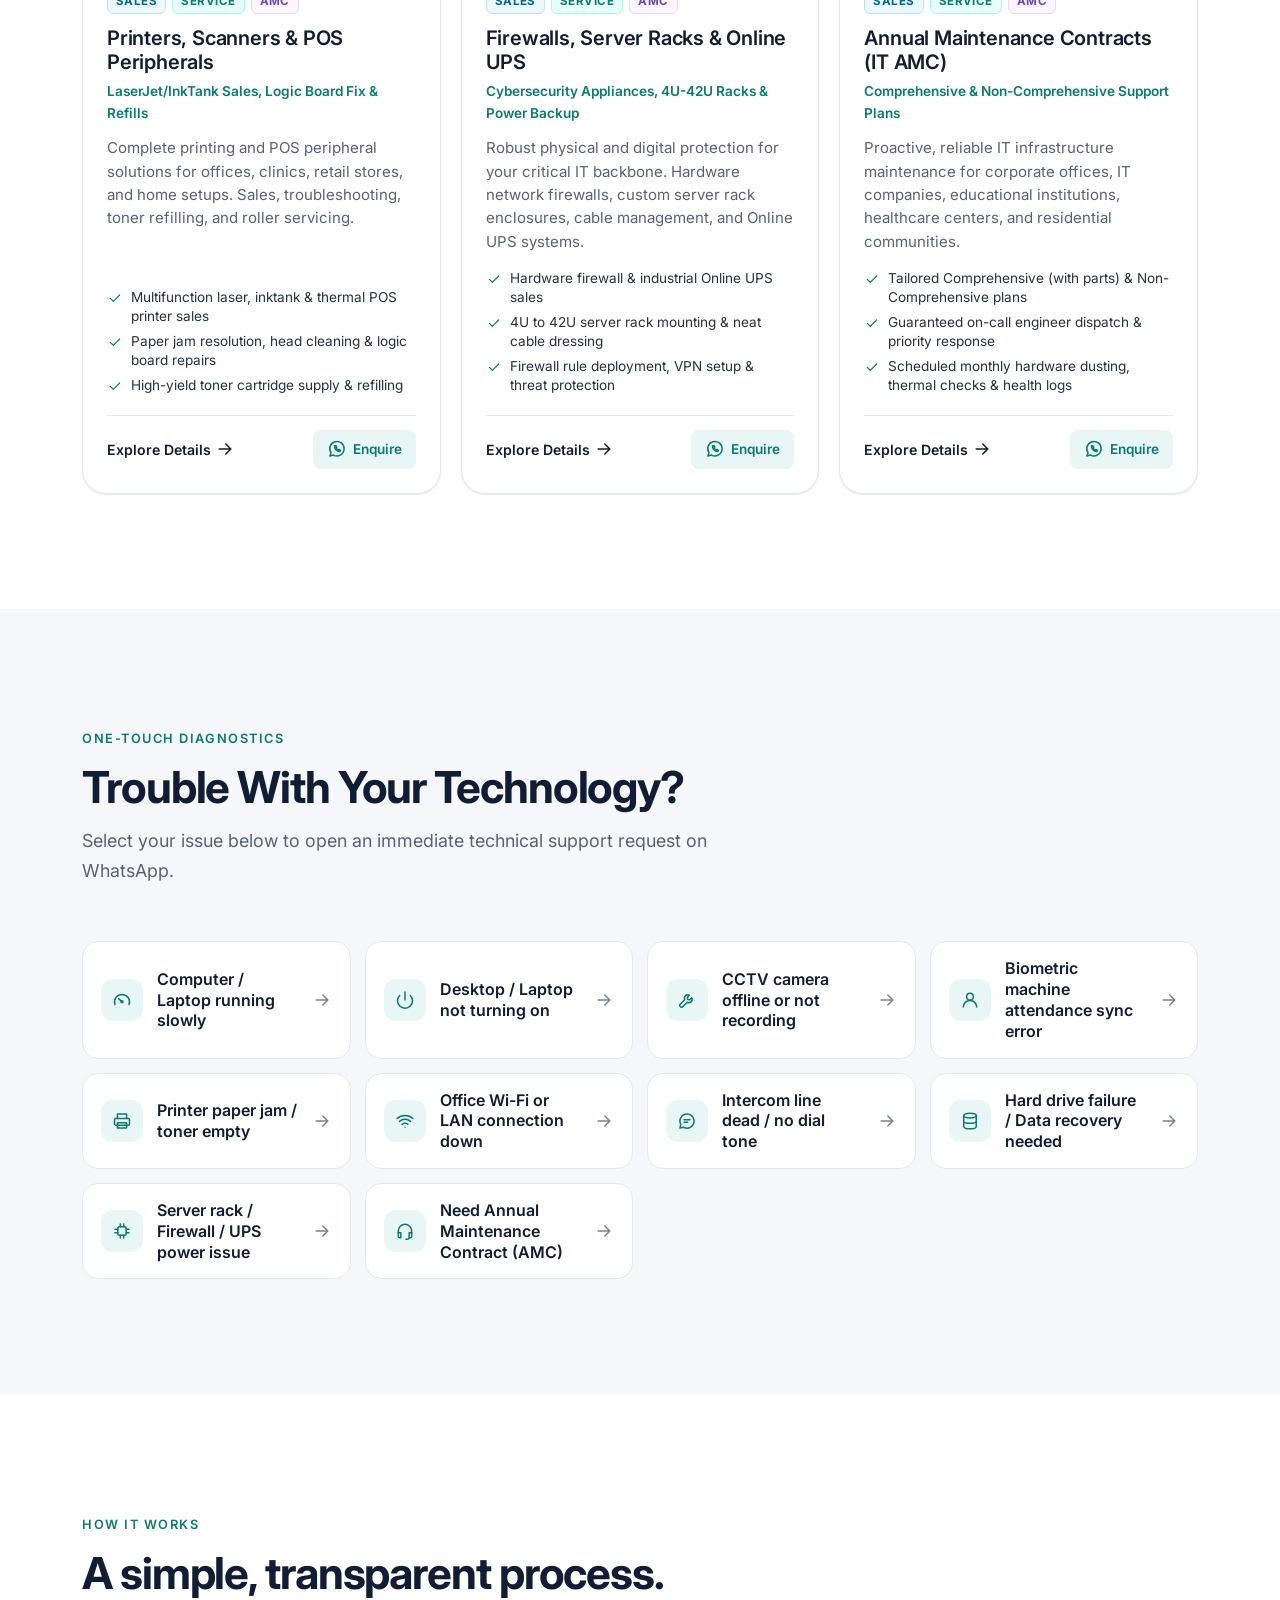
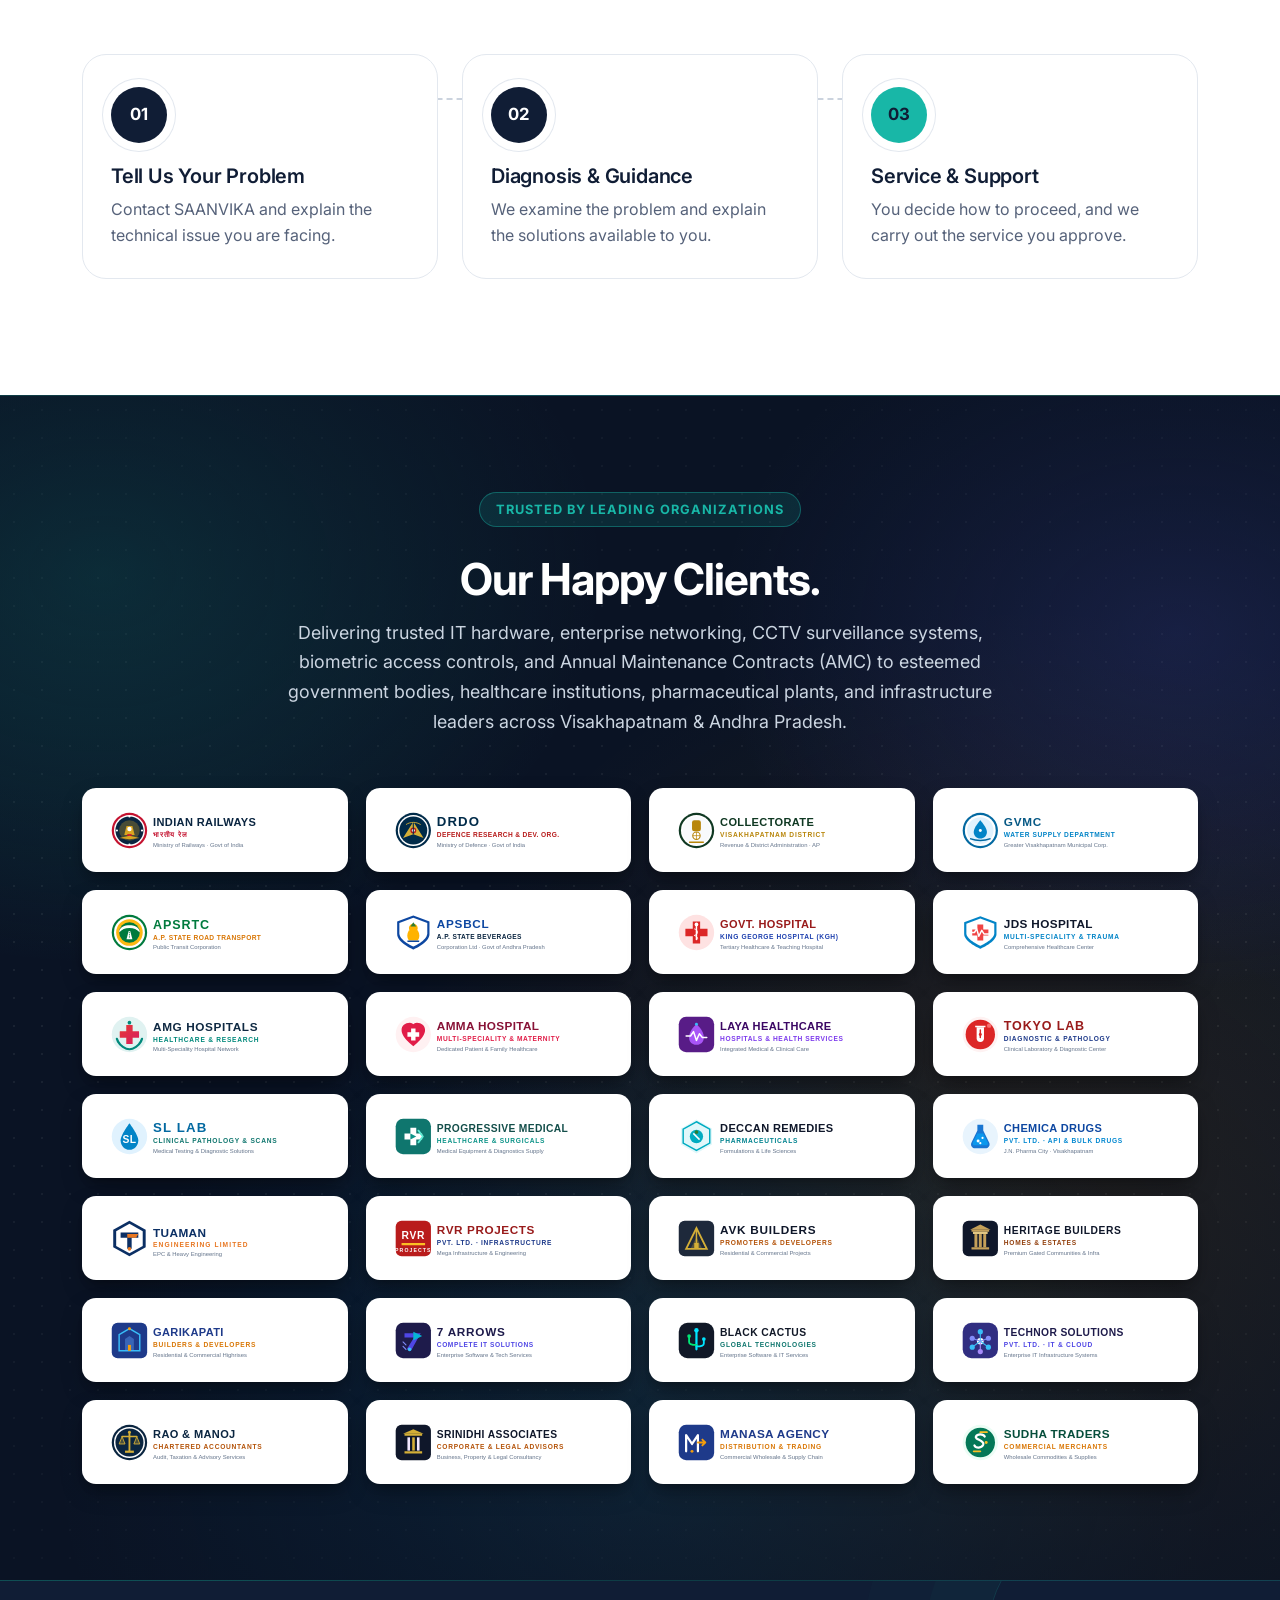
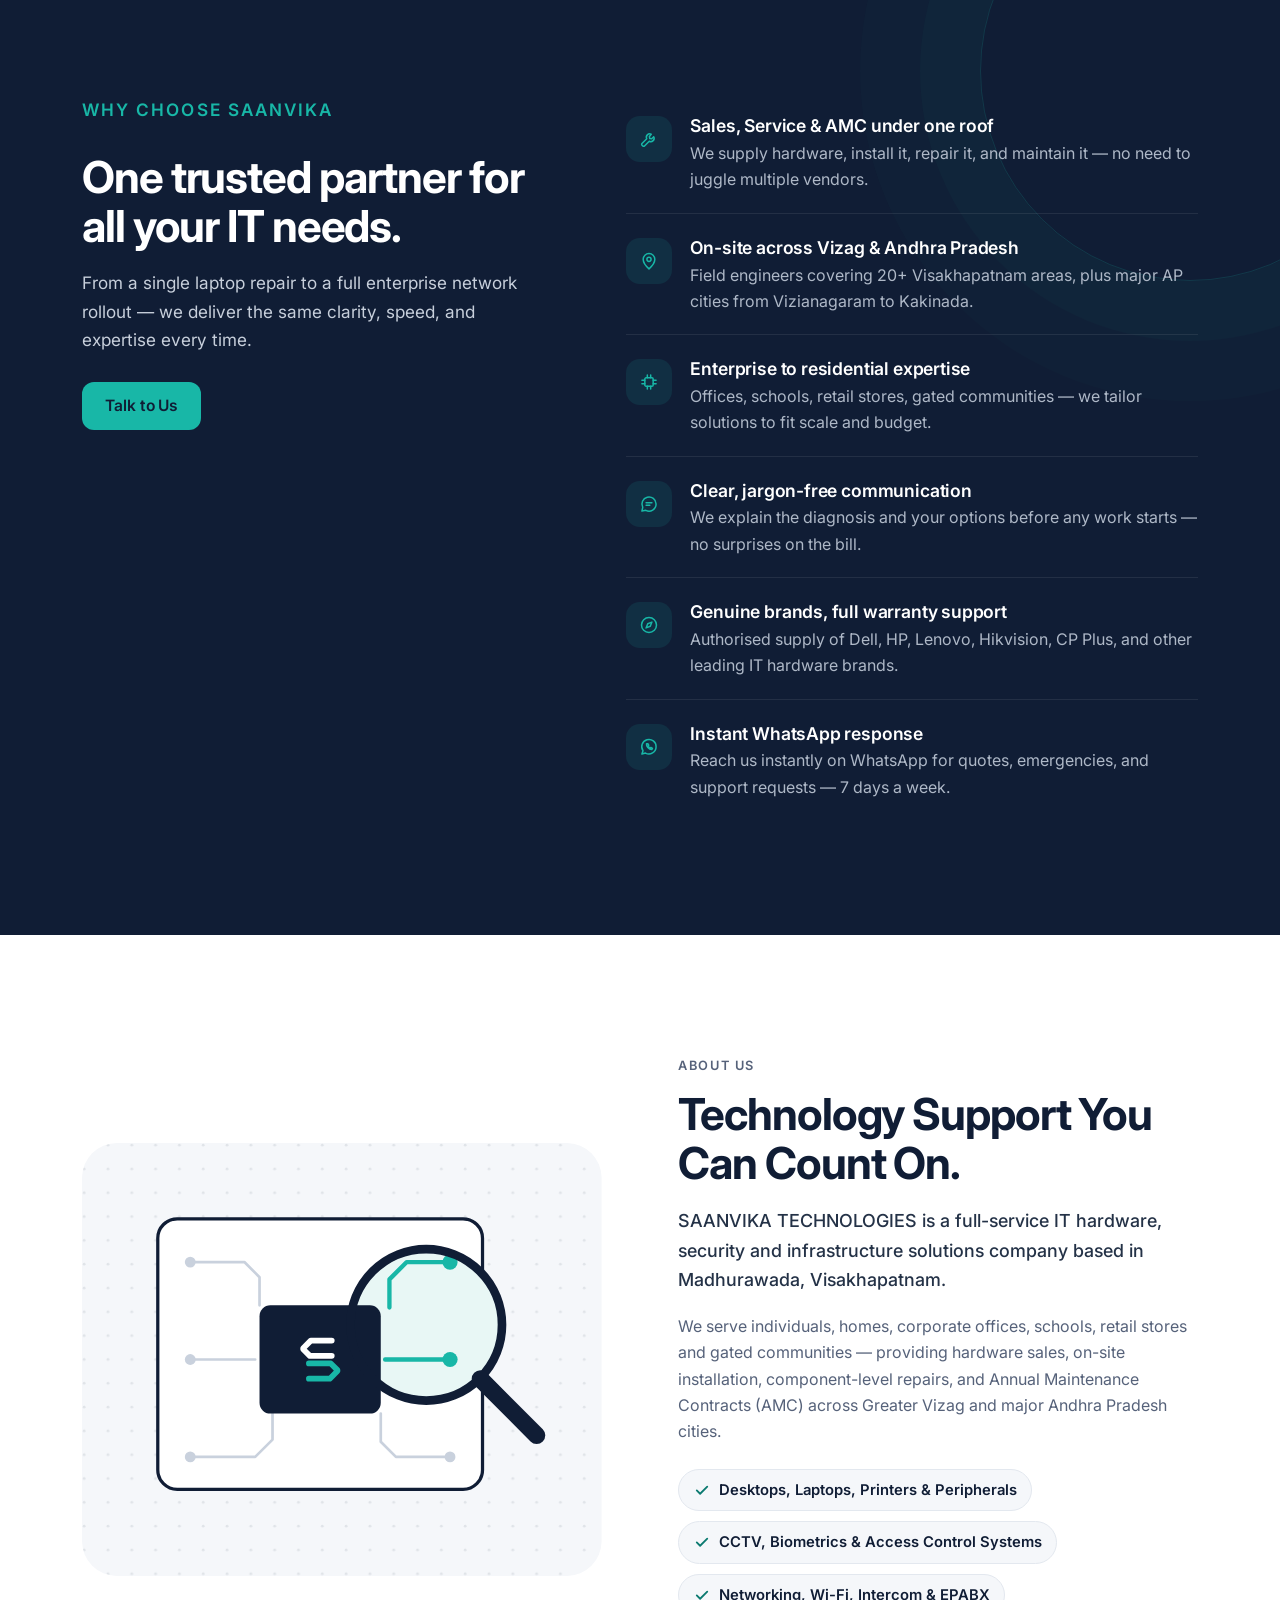
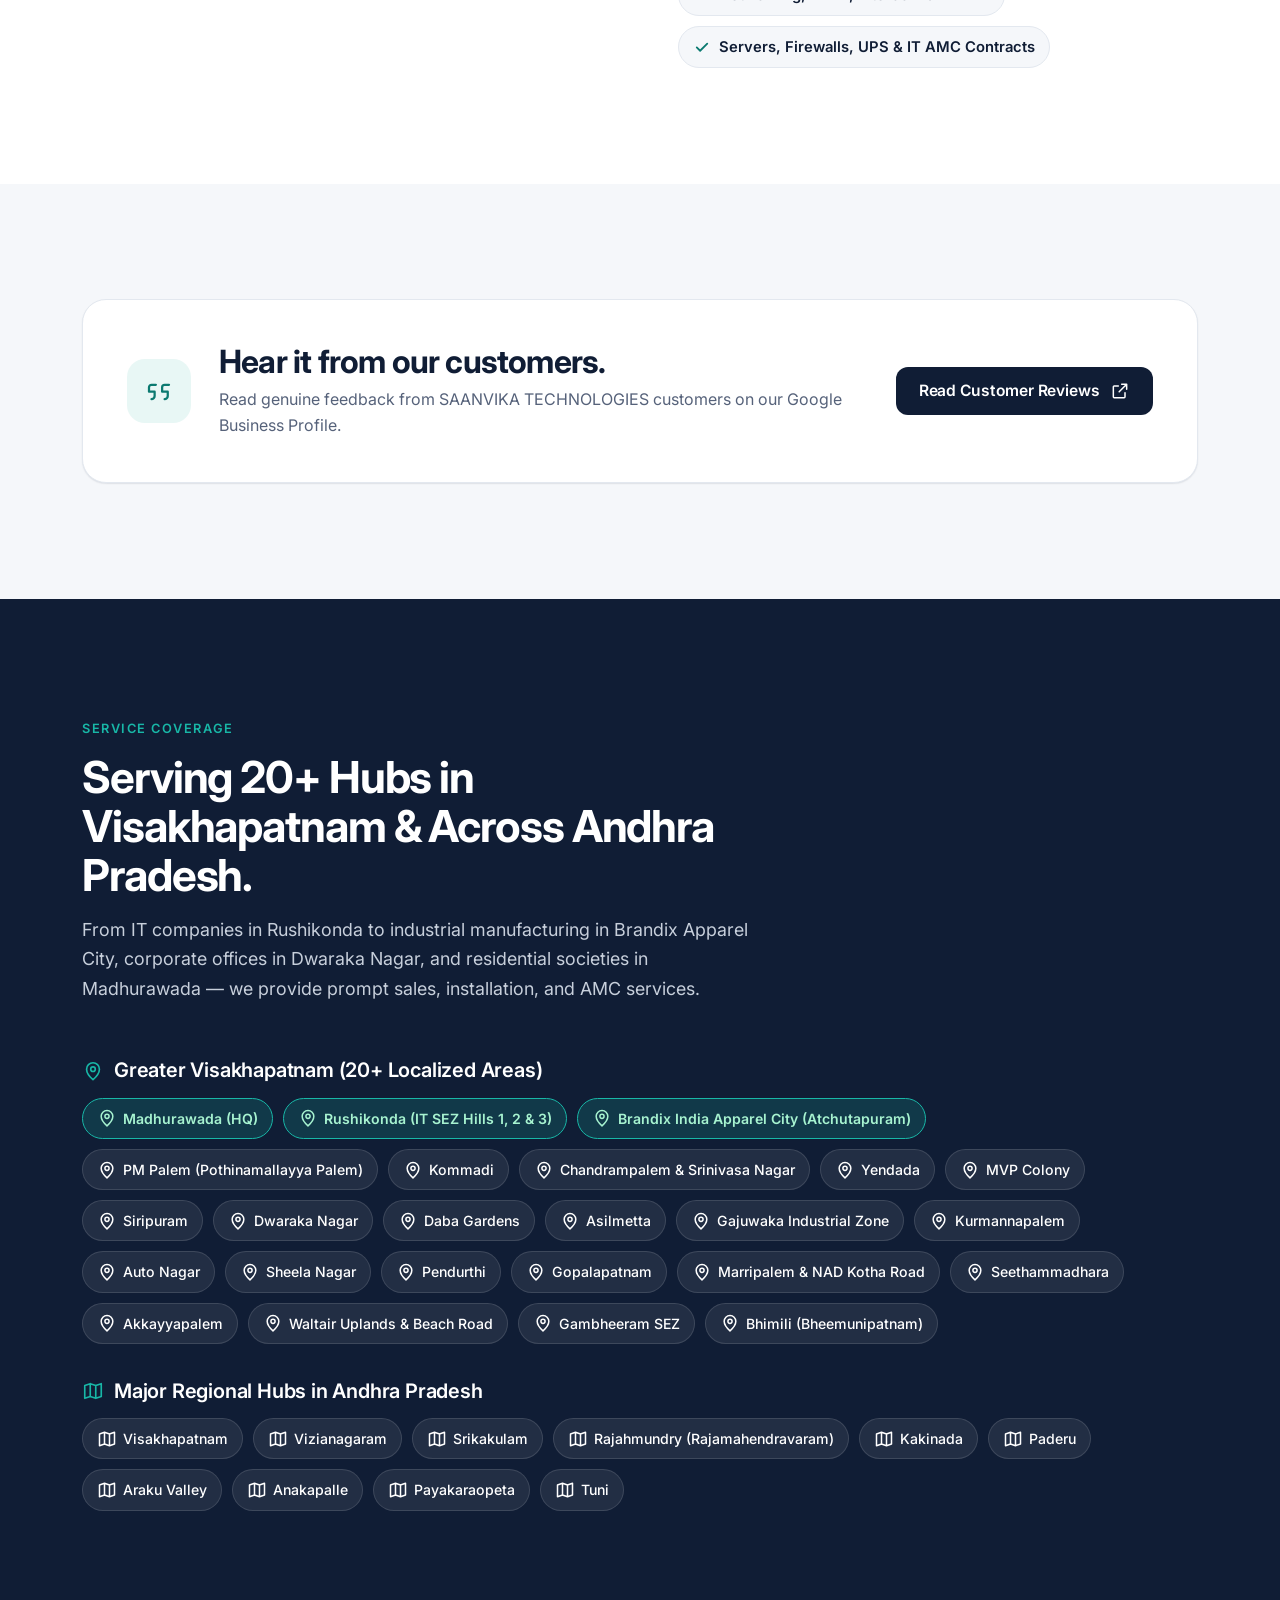
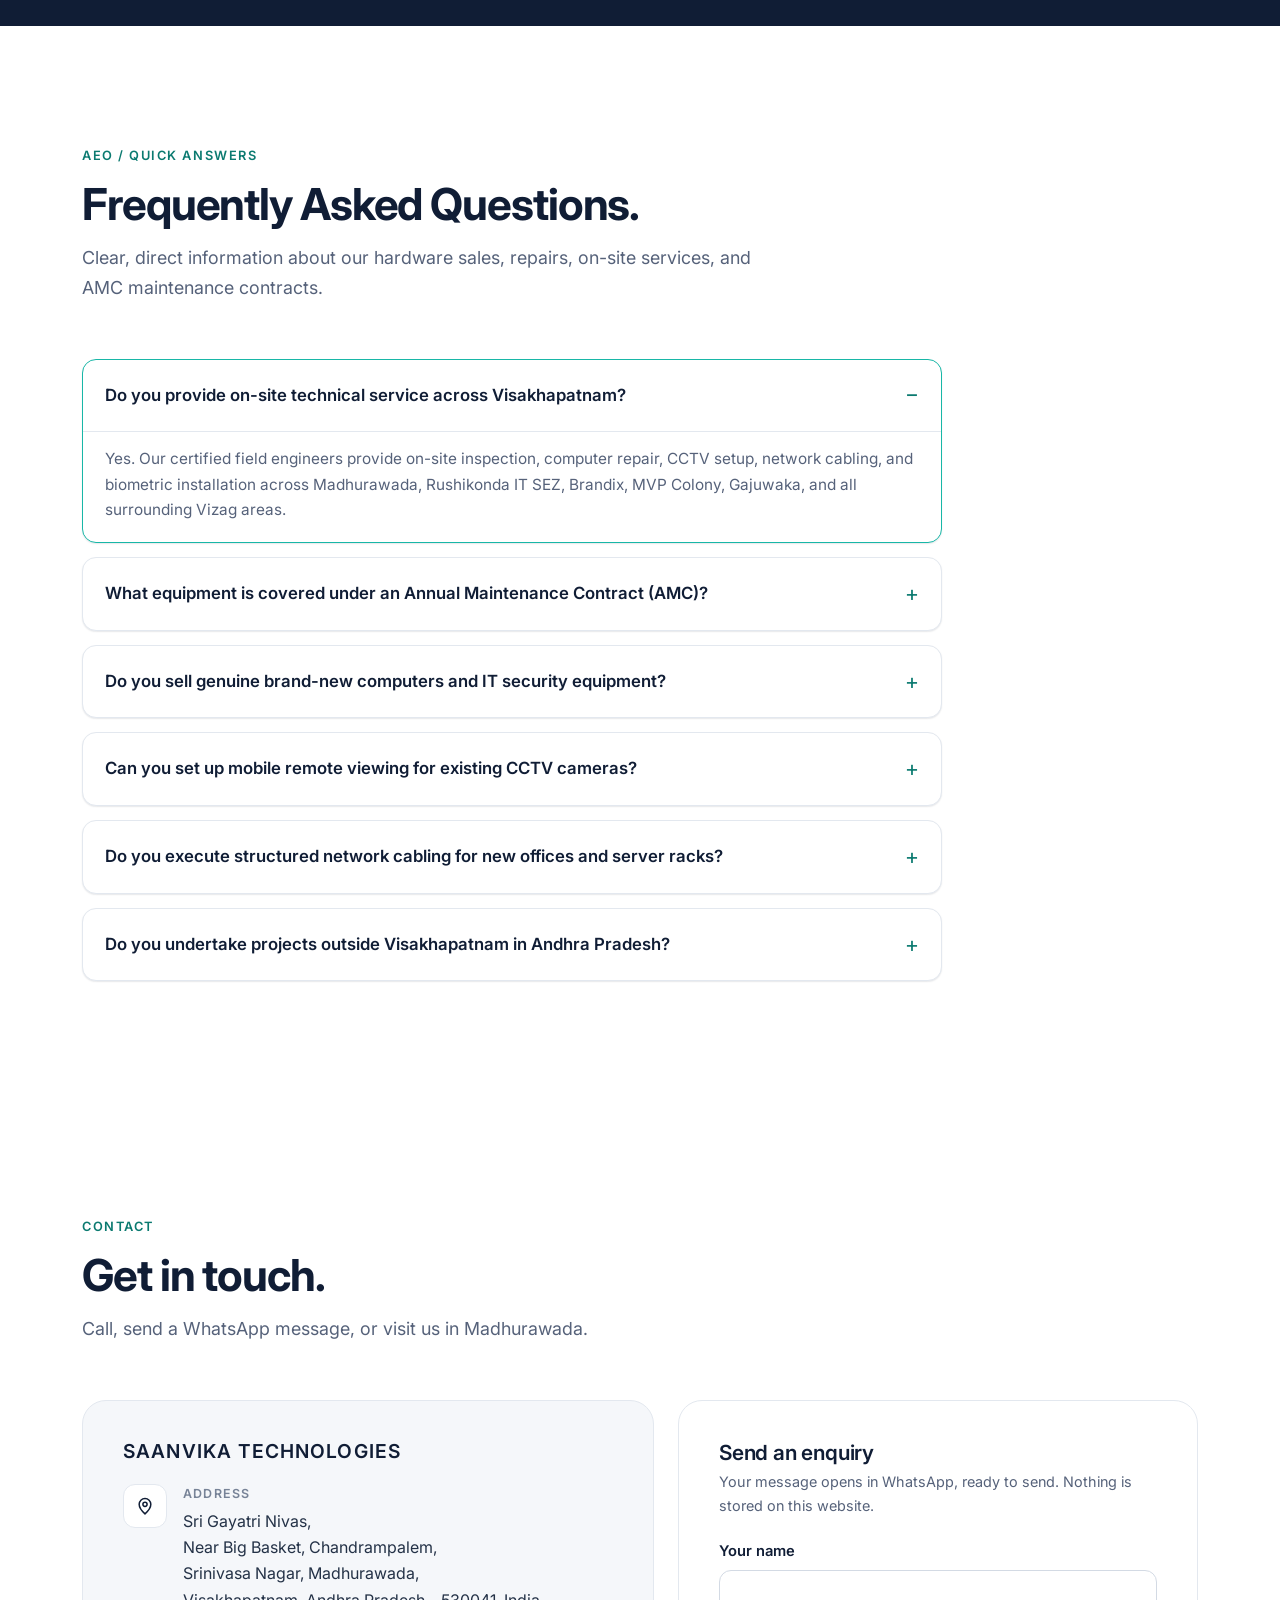
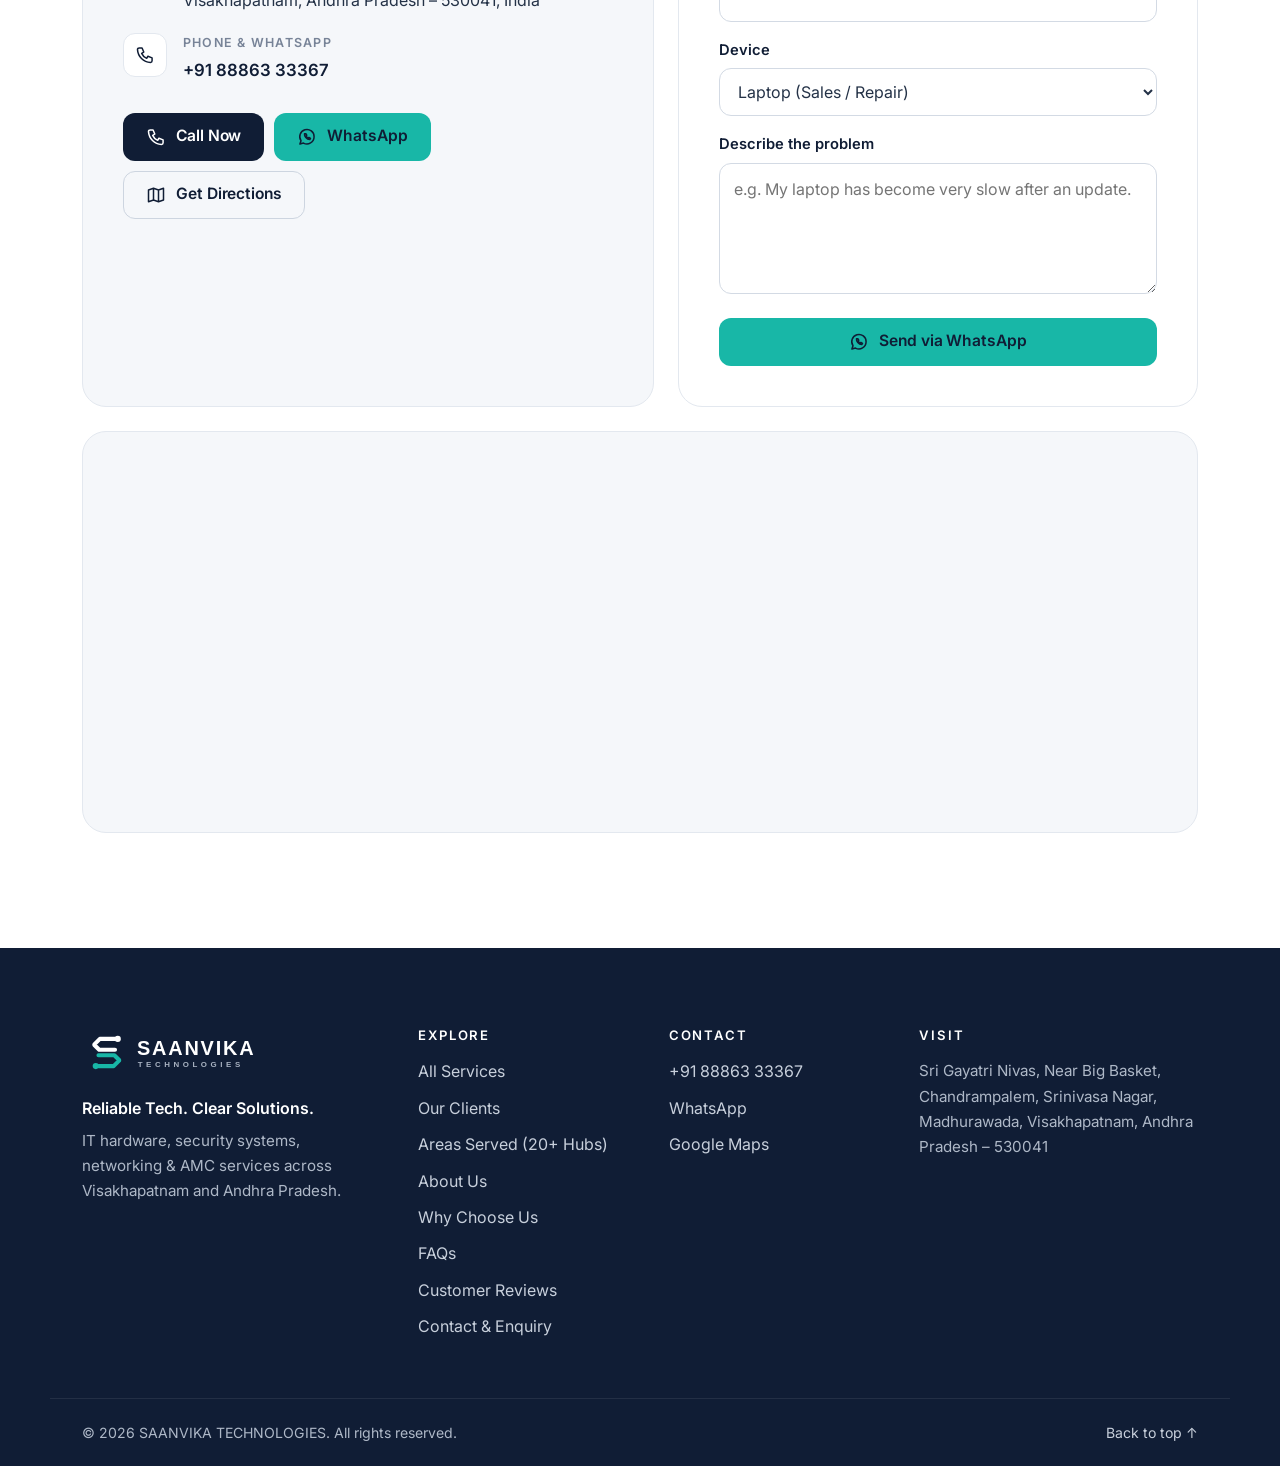
==== commit 4c975f7f: "fix: remove Plot No. 401 from address across all pages and configs" ====
--- a/index.html
+++ b/index.html
@@ -53,7 +53,7 @@
         "hasMap": "https://maps.app.goo.gl/uBvAg1Kp8fdG1vbHA",
         "address": {
           "@type": "PostalAddress",
-          "streetAddress": "Plot No. 401, Sri Gayatri Nivas, Near Big Basket, Chandrampalem, Srinivasa Nagar, Madhurawada",
+          "streetAddress": "Sri Gayatri Nivas, Near Big Basket, Chandrampalem, Srinivasa Nagar, Madhurawada",
           "addressLocality": "Visakhapatnam",
           "addressRegion": "Andhra Pradesh",
           "postalCode": "530041",
@@ -800,7 +800,7 @@
               <li>
                 <span class="c-ic"><svg class="ic" aria-hidden="true"><use href="#i-pin"/></svg></span>
                 <div><span class="c-label">Address</span>
-                  <address>Plot No. 401, Sri Gayatri Nivas,<br>Near Big Basket, Chandrampalem,<br>Srinivasa Nagar, Madhurawada,<br>Visakhapatnam, Andhra Pradesh – 530041, India</address>
+                  <address>Sri Gayatri Nivas,<br>Near Big Basket, Chandrampalem,<br>Srinivasa Nagar, Madhurawada,<br>Visakhapatnam, Andhra Pradesh – 530041, India</address>
                 </div>
               </li>
               <li>
@@ -894,7 +894,7 @@
       </div>
       <div class="footer-col">
         <h3>Visit</h3>
-        <address class="footer-muted">Plot No. 401, Sri Gayatri Nivas, Near Big Basket, Chandrampalem, Srinivasa Nagar, Madhurawada, Visakhapatnam, Andhra Pradesh – 530041</address>
+        <address class="footer-muted">Sri Gayatri Nivas, Near Big Basket, Chandrampalem, Srinivasa Nagar, Madhurawada, Visakhapatnam, Andhra Pradesh – 530041</address>
       </div>
     </div>
     <div class="container footer-bottom">
--- a/assets/css/styles.css
+++ b/assets/css/styles.css
@@ -439,46 +439,150 @@
 .step h3 { font-size: 1.25rem; margin-bottom: 8px; }
 .step p { color: var(--text-2); margin: 0; }
 
-/* ---------- Happy Clients Grid (4 Rows Visible at a Glance) ---------- */
+/* ---------- Happy Clients (Multi-Color Vibrant Mesh & 4-Column Grid) ---------- */
 .clients-section {
-  background: var(--soft);
-  border-top: 1px solid var(--line);
-  border-bottom: 1px solid var(--line);
-  padding: clamp(52px, 7vw, 84px) 0;
   position: relative;
-}
+  background-color: #0A1324;
+  /* Multi-color ambient glow & tech mesh pattern */
+  background-image:
+    radial-gradient(ellipse 65% 55% at 8% 15%, rgba(24, 183, 167, 0.28) 0%, transparent 60%),
+    radial-gradient(ellipse 60% 50% at 92% 20%, rgba(99, 102, 241, 0.26) 0%, transparent 60%),
+    radial-gradient(ellipse 70% 60% at 50% 90%, rgba(14, 165, 233, 0.22) 0%, transparent 65%),
+    radial-gradient(circle at 80% 75%, rgba(245, 158, 11, 0.16) 0%, transparent 50%),
+    radial-gradient(rgba(255, 255, 255, 0.08) 1.2px, transparent 1.2px);
+  background-size: auto, auto, auto, auto, 28px 28px;
+  background-position: 0 0, 0 0, 0 0, 0 0, 0 0;
+  border-top: 1px solid rgba(24, 183, 167, 0.25);
+  border-bottom: 1px solid rgba(24, 183, 167, 0.25);
+  padding: clamp(60px, 8vw, 96px) 0;
+  overflow: hidden;
+}
+
+.clients-section::before {
+  content: "";
+  position: absolute;
+  inset: 0;
+  background: linear-gradient(180deg, rgba(10, 19, 36, 0.6) 0%, rgba(10, 19, 36, 0.15) 50%, rgba(10, 19, 36, 0.7) 100%);
+  pointer-events: none;
+}
+
+.clients-section .container {
+  position: relative;
+  z-index: 1;
+}
+
 .clients-section .section-head {
   text-align: center;
   max-width: 820px;
   margin-inline: auto;
-  margin-bottom: clamp(32px, 5vw, 44px);
-}
-.clients-section .section-head .lead {
+  margin-bottom: clamp(36px, 5vw, 52px);
+}
+
+.clients-section .eyebrow {
+  display: inline-flex;
+  align-items: center;
+  gap: 8px;
+  background: rgba(24, 183, 167, 0.14);
+  border: 1px solid rgba(24, 183, 167, 0.4);
+  color: #18B7A7;
+  padding: 6px 16px;
+  border-radius: 999px;
+  font-size: .8rem;
+  font-weight: 700;
+  letter-spacing: .08em;
+  text-transform: uppercase;
+}
+
+.clients-section h2 {
+  color: #FFFFFF;
+  margin-top: 14px;
+  margin-bottom: 14px;
+}
+
+.clients-section .lead {
+  color: #CBD5E1;
   margin-inline: auto;
-}
+  max-width: 720px;
+}
+
+/* Strictly 4 columns per row on desktop for maximum logo size & readability */
 .clients-grid {
   display: grid;
-  grid-template-columns: repeat(7, 1fr);
-  gap: 14px;
-}
+  grid-template-columns: repeat(4, 1fr);
+  gap: 18px;
+}
+
 .client-logo-card {
-  background: var(--white);
-  border: 1px solid var(--line);
-  border-radius: var(--radius-sm);
-  box-shadow: 0 1px 4px rgba(16, 29, 53, .04);
-  padding: 8px 12px;
-  height: 64px;
+  position: relative;
+  background: #FFFFFF;
+  border: 1.5px solid rgba(255, 255, 255, 0.85);
+  border-radius: 14px;
+  height: 84px;
+  padding: 8px 14px;
   display: flex;
   align-items: center;
   justify-content: center;
-  transition: transform .25s var(--ease), box-shadow .25s var(--ease), border-color .25s;
-  cursor: default;
-}
+  box-shadow:
+    0 10px 25px -5px rgba(0, 0, 0, 0.35),
+    0 8px 10px -6px rgba(0, 0, 0, 0.25);
+  transition: transform .3s cubic-bezier(.22, 1, .36, 1),
+              box-shadow .3s cubic-bezier(.22, 1, .36, 1),
+              border-color .3s;
+  cursor: pointer;
+  overflow: hidden;
+}
+
+/* Glowing top accent strip on each card */
+.client-logo-card::before {
+  content: "";
+  position: absolute;
+  top: 0;
+  left: 0;
+  right: 0;
+  height: 3px;
+  background: linear-gradient(90deg, #18B7A7, #6366F1, #F59E0B);
+  opacity: 0;
+  transition: opacity .3s var(--ease);
+}
+
+/* Shimmer shine effect across card on hover */
+.client-logo-card::after {
+  content: "";
+  position: absolute;
+  top: -50%;
+  left: -60%;
+  width: 50%;
+  height: 200%;
+  background: linear-gradient(
+    60deg,
+    transparent 0%,
+    rgba(255, 255, 255, 0.45) 50%,
+    transparent 100%
+  );
+  transform: rotate(25deg);
+  opacity: 0;
+  pointer-events: none;
+  transition: opacity .3s, transform .6s ease;
+}
+
 .client-logo-card:hover {
-  transform: translateY(-4px);
-  box-shadow: 0 8px 20px rgba(16, 29, 53, .09);
-  border-color: var(--teal);
-}
+  transform: translateY(-8px) scale(1.025);
+  border-color: #18B7A7;
+  box-shadow:
+    0 22px 35px -5px rgba(0, 0, 0, 0.55),
+    0 0 25px rgba(24, 183, 167, 0.45),
+    0 0 0 1px #18B7A7;
+}
+
+.client-logo-card:hover::before {
+  opacity: 1;
+}
+
+.client-logo-card:hover::after {
+  opacity: 1;
+  transform: translateX(360px) rotate(25deg);
+}
+
 .client-logo-card img {
   width: 100%;
   height: 100%;
@@ -486,6 +590,11 @@
   display: block;
   user-select: none;
   pointer-events: none;
+  transition: transform .3s var(--ease);
+}
+
+.client-logo-card:hover img {
+  transform: scale(1.03);
 }
 
 /* ---------- Why ---------- */
@@ -854,7 +963,8 @@
 }
 
 @media (max-width: 1100px) {
-  .clients-grid { grid-template-columns: repeat(4, 1fr); gap: 12px; }
+  .clients-grid { grid-template-columns: repeat(4, 1fr); gap: 14px; }
+  .client-logo-card { height: 80px; }
 }
 
 @media (max-width: 960px) {
@@ -866,6 +976,8 @@
   .steps::before { top: 40px; bottom: 40px; left: calc(28px + 28px); right: auto; width: 0; height: auto; border-top: 0; border-left: 2px dashed #CBD3DE; }
   .reviews-card { grid-template-columns: 1fr; text-align: left; }
   .hero-slide-card { flex: 0 0 clamp(260px, 78vw, 320px); }
+  .clients-grid { grid-template-columns: repeat(3, 1fr); gap: 14px; }
+  .client-logo-card { height: 78px; }
 
   /* bottom quick-action bar */
   .action-bar {
@@ -885,9 +997,9 @@
   .menu-open .action-bar { display: none; }
 }
 
-@media (max-width: 768px) {
-  .clients-grid { grid-template-columns: repeat(3, 1fr); gap: 10px; }
-  .client-logo-card { height: 60px; padding: 6px 8px; }
+@media (max-width: 680px) {
+  .clients-grid { grid-template-columns: repeat(2, 1fr); gap: 10px; }
+  .client-logo-card { height: 68px; padding: 6px 10px; }
 }
 
 @media (max-width: 560px) {
@@ -898,8 +1010,11 @@
   .contact-actions .btn { flex: 1 1 100%; }
   .footer-grid { grid-template-columns: 1fr; gap: 28px; }
   .problem { min-height: 64px; }
-  .clients-grid { grid-template-columns: repeat(2, 1fr); gap: 8px; }
-  .client-logo-card { height: 54px; padding: 4px 6px; }
+}
+
+@media (max-width: 420px) {
+  .clients-grid { grid-template-columns: 1fr; gap: 10px; }
+  .client-logo-card { height: 72px; padding: 6px 14px; }
 }
 
 @media (prefers-reduced-motion: reduce) {
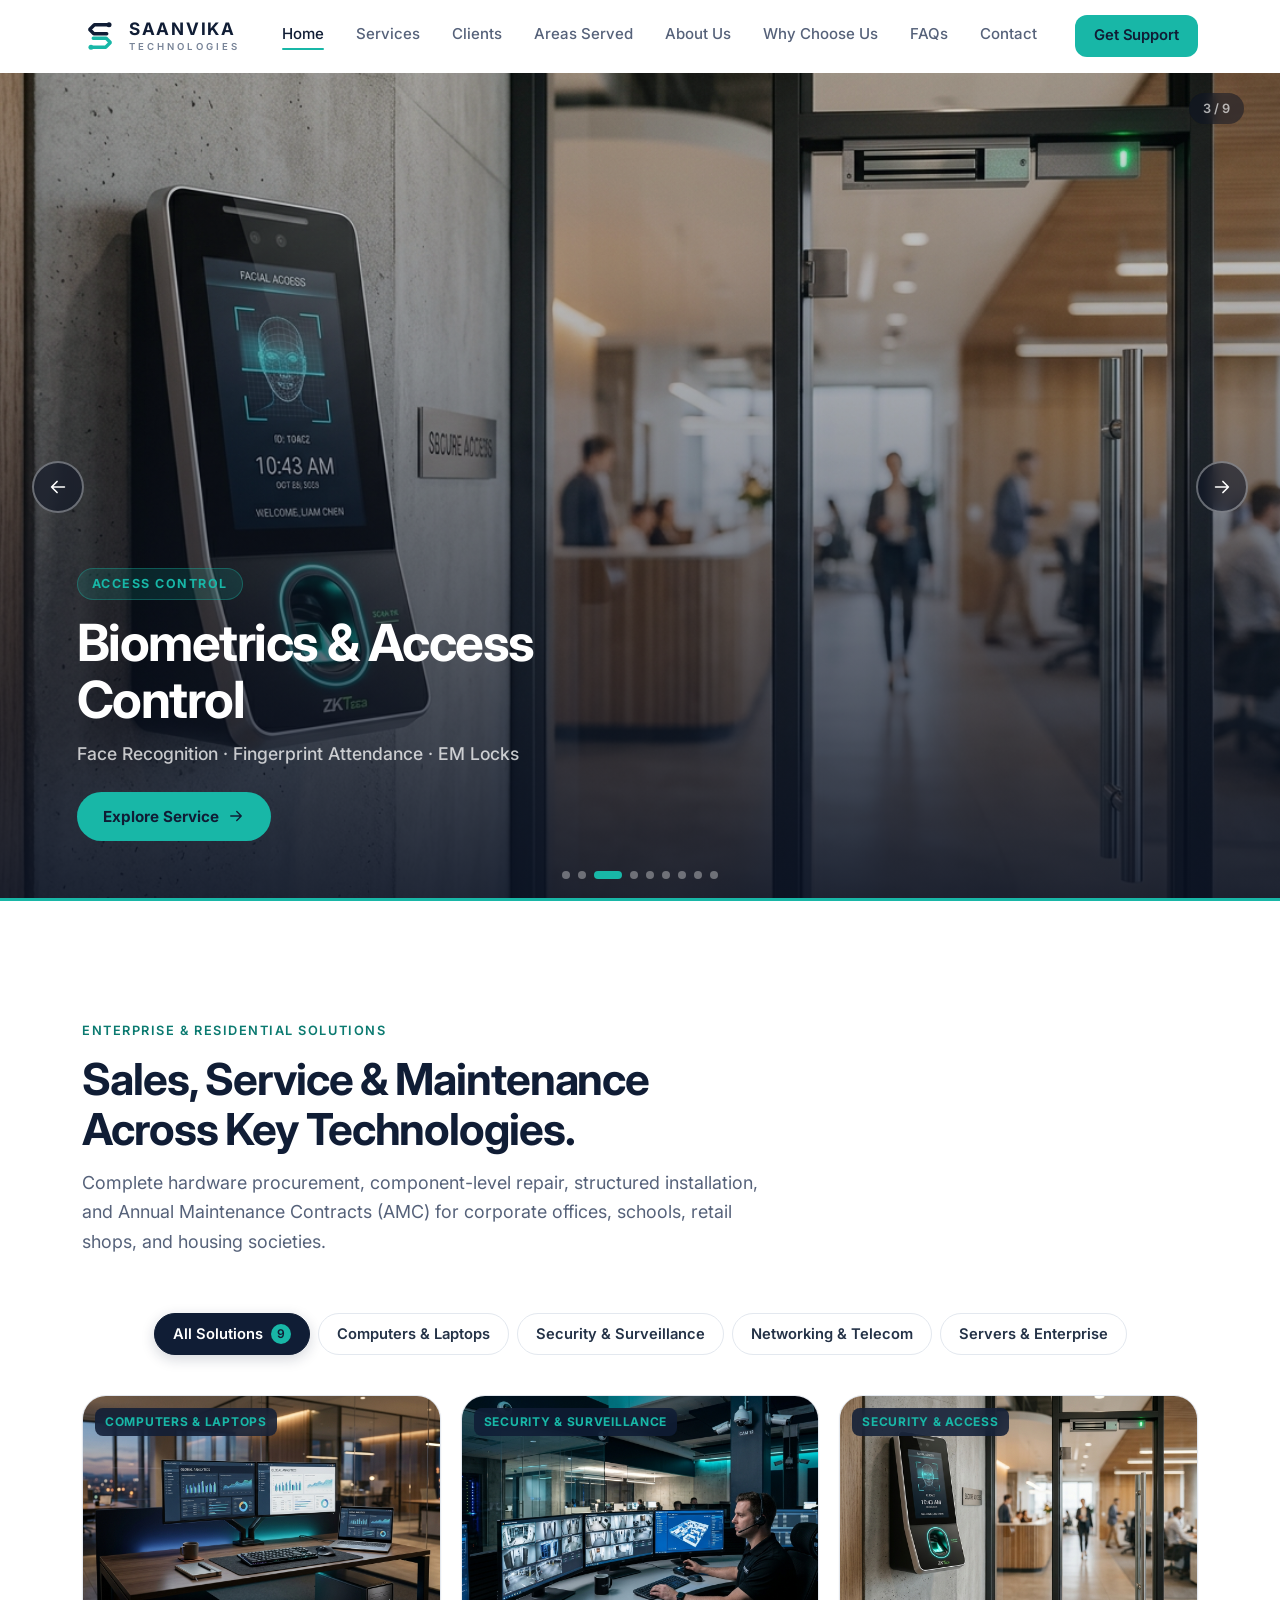
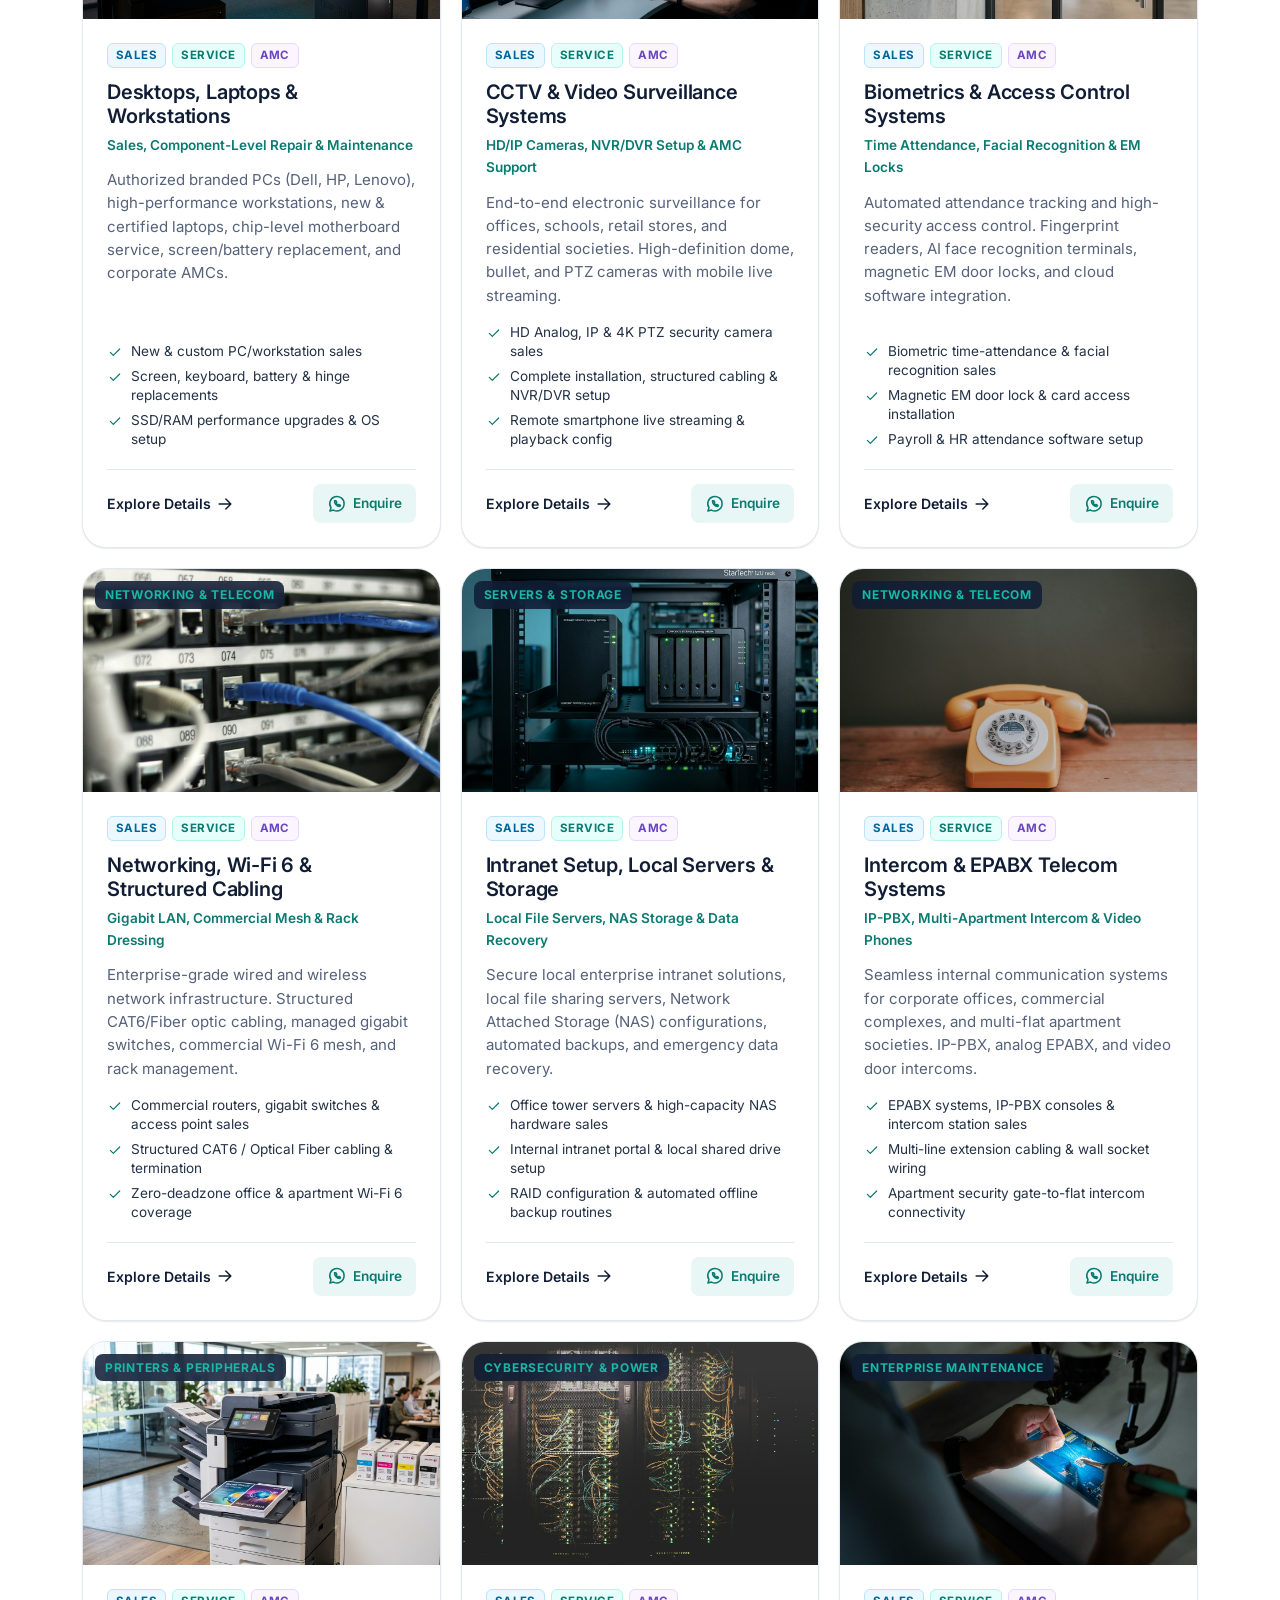
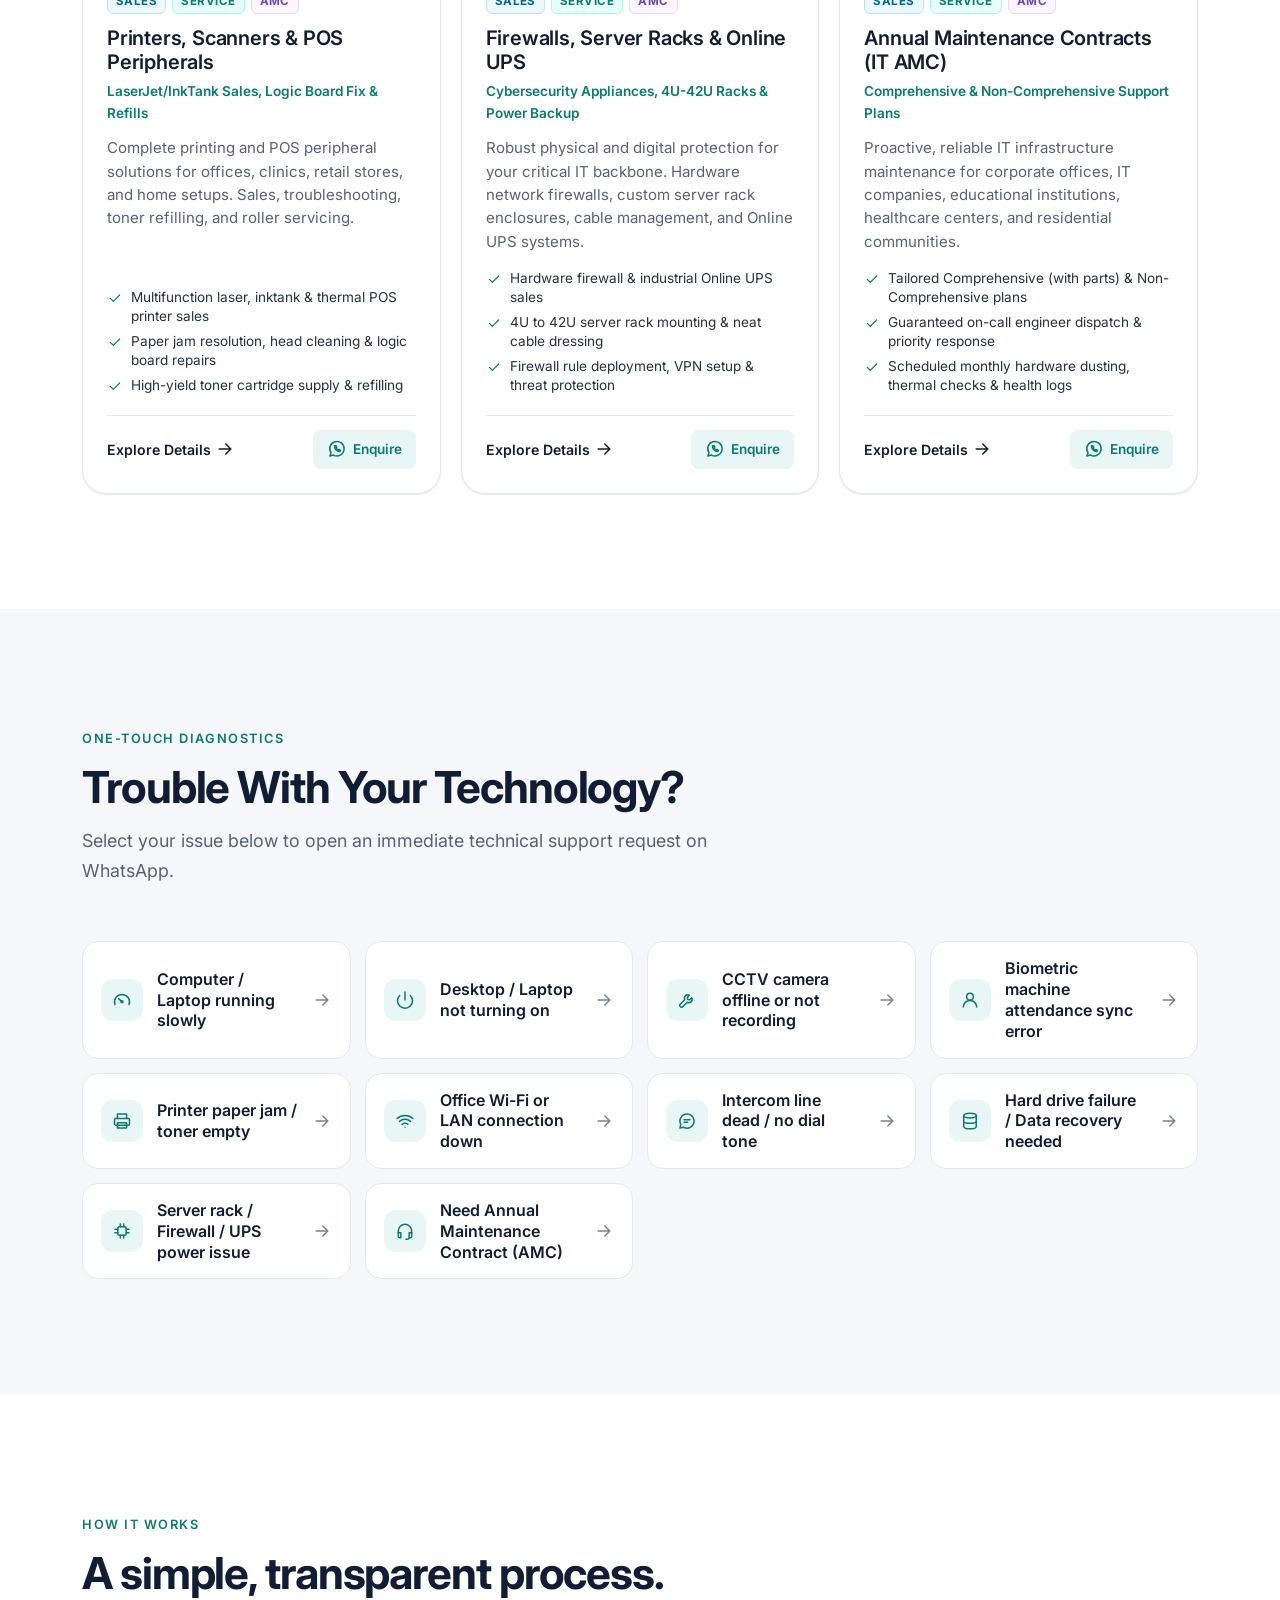
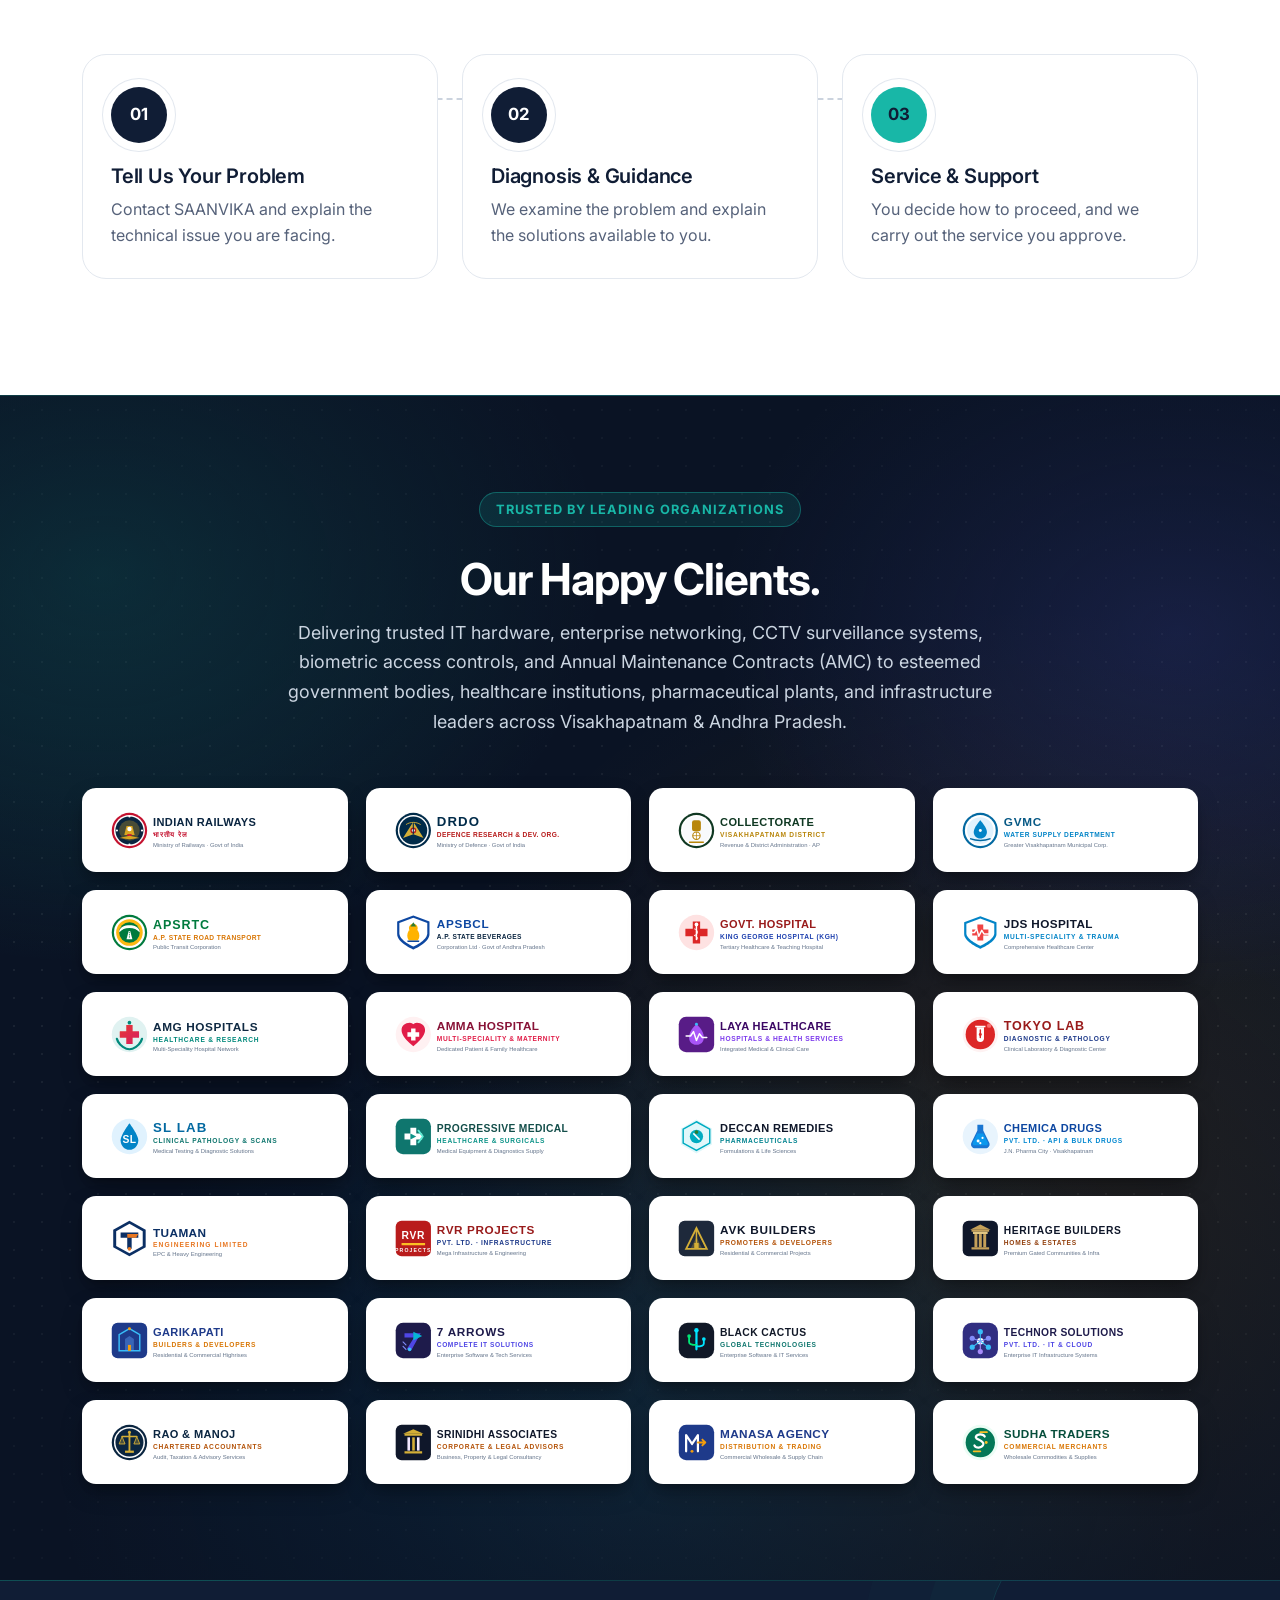
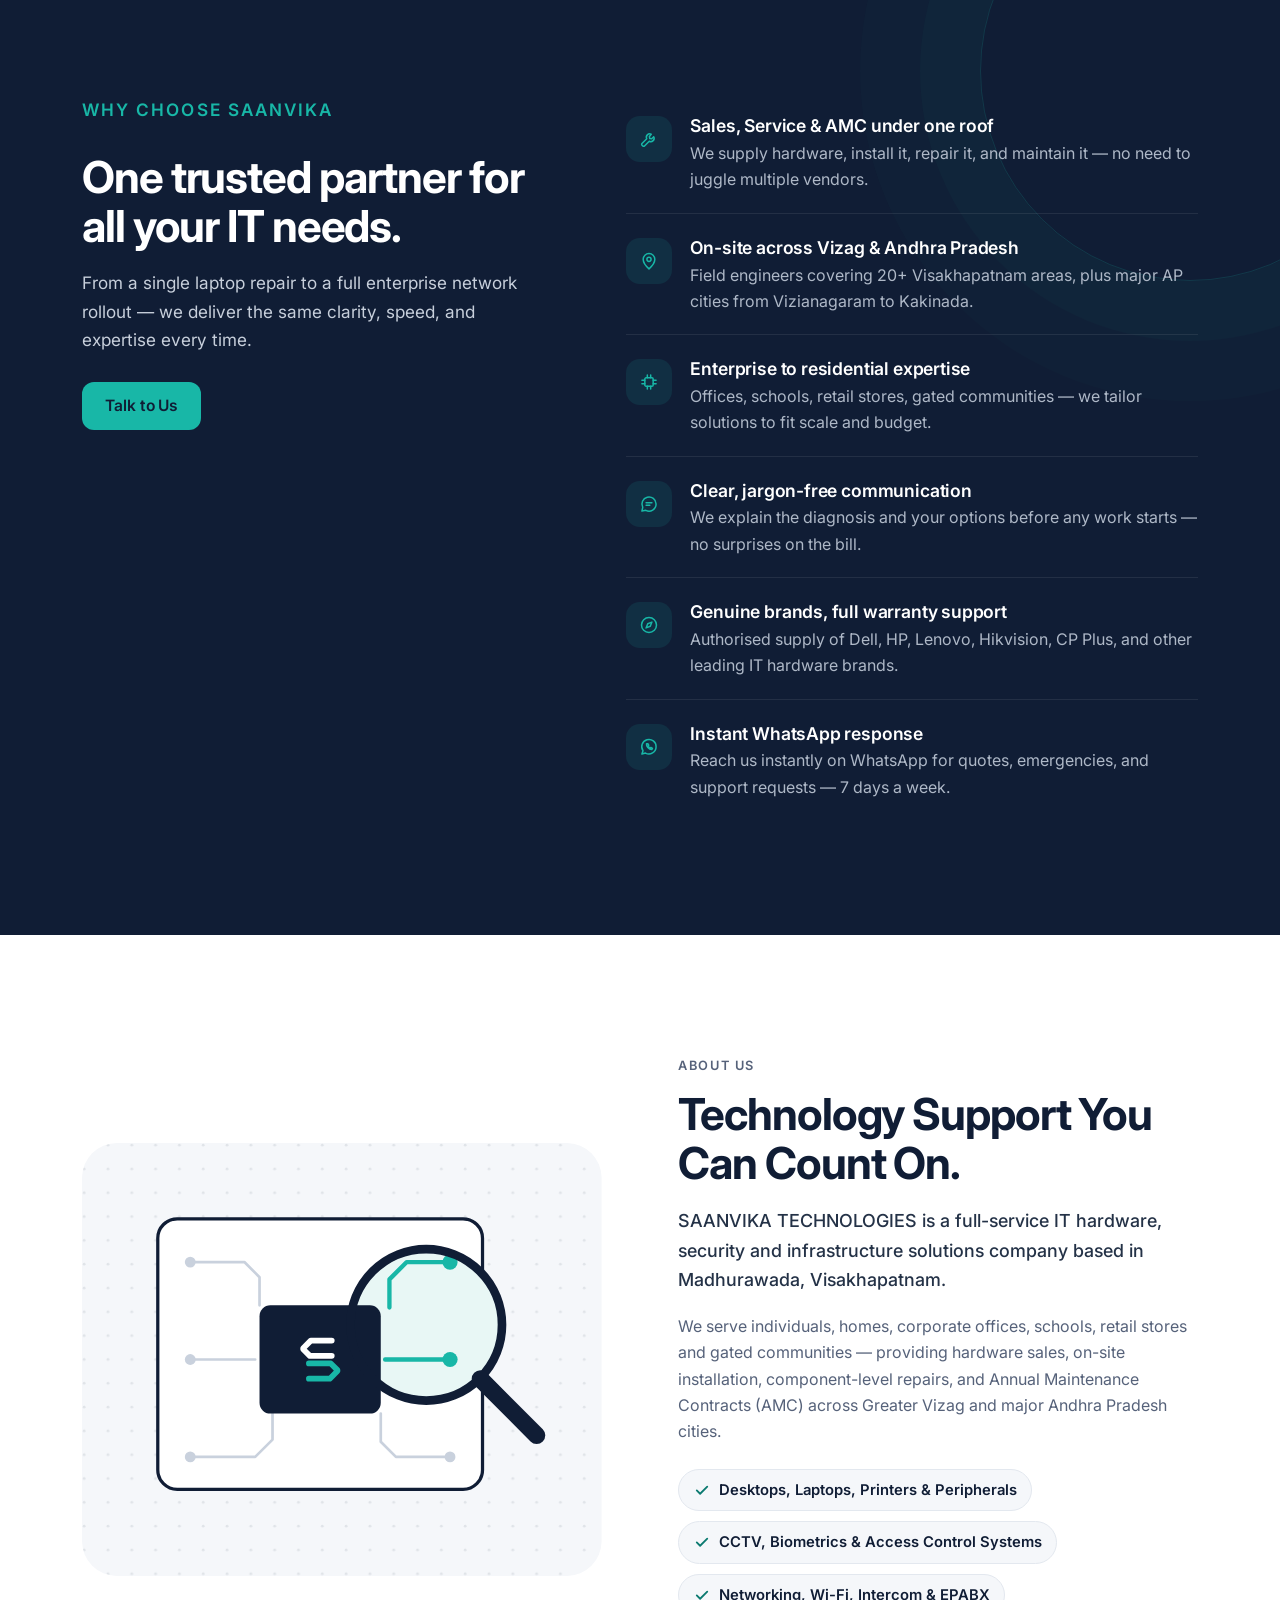
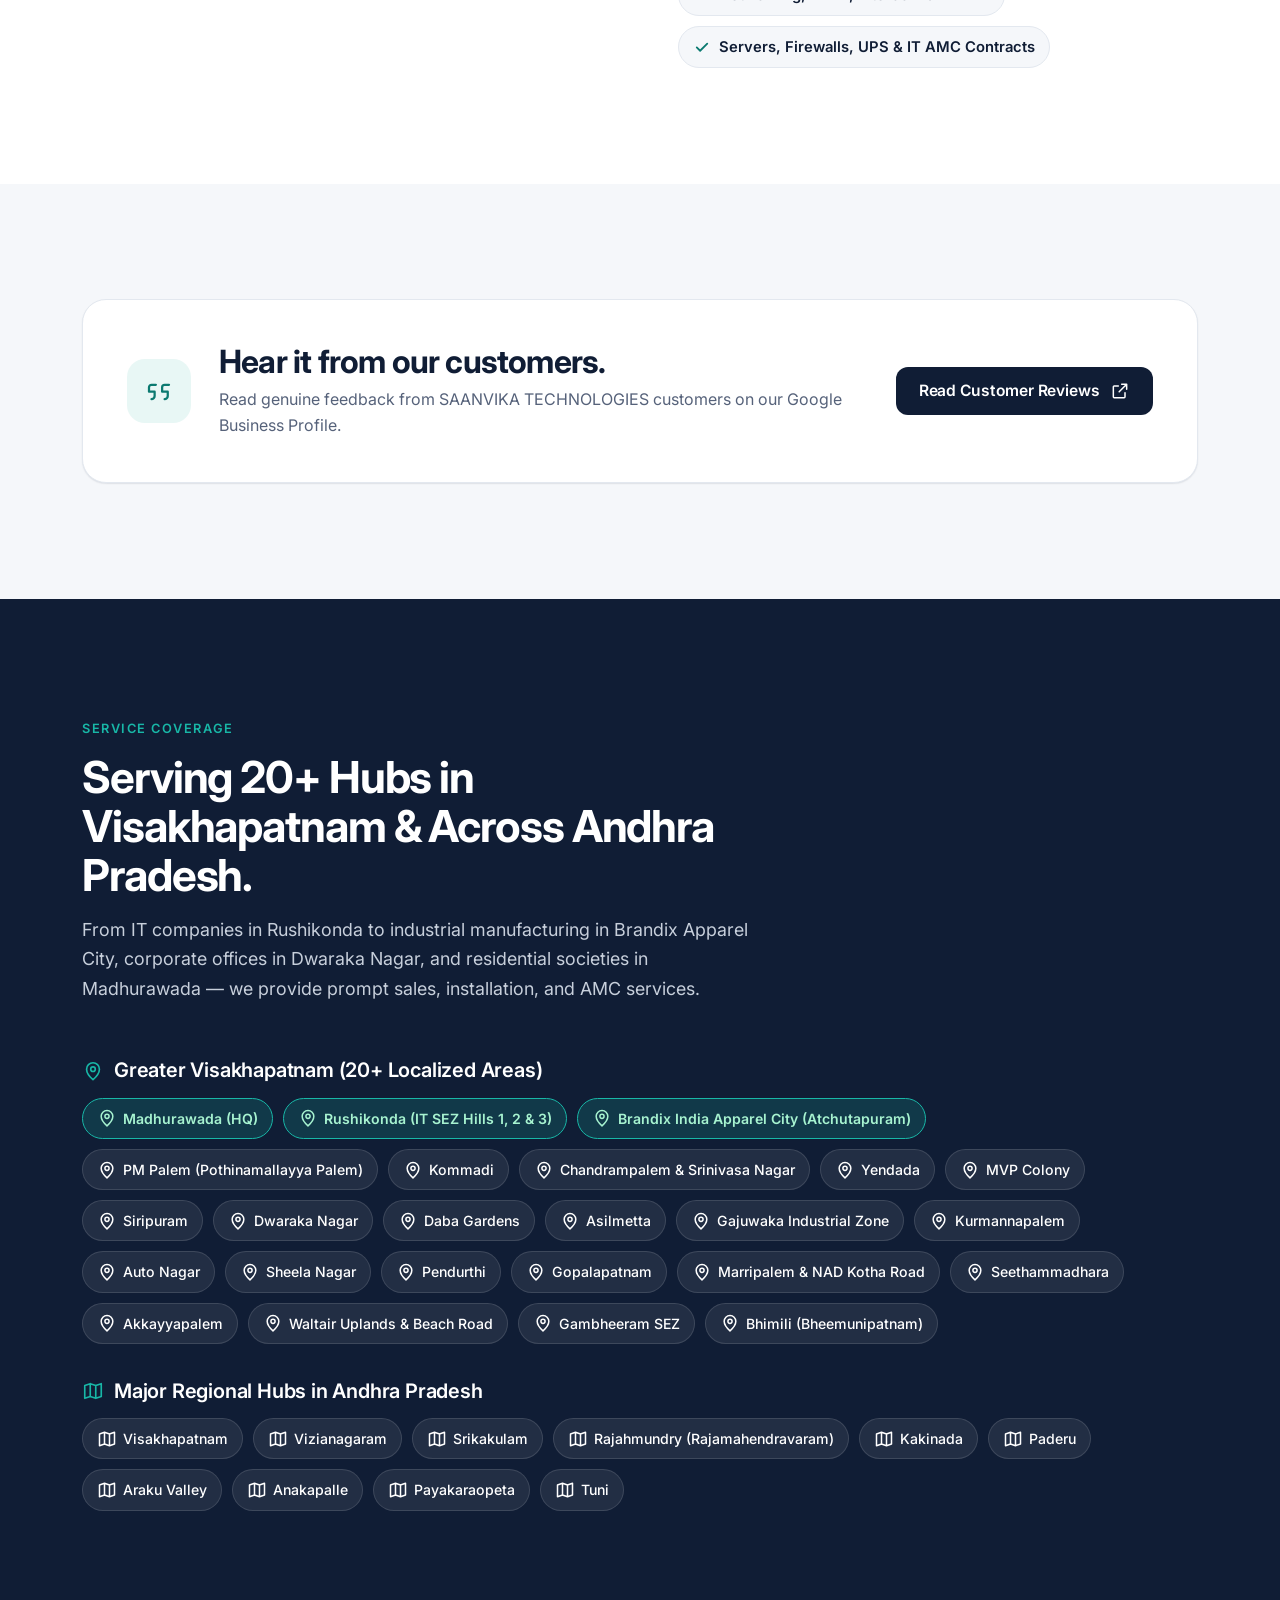
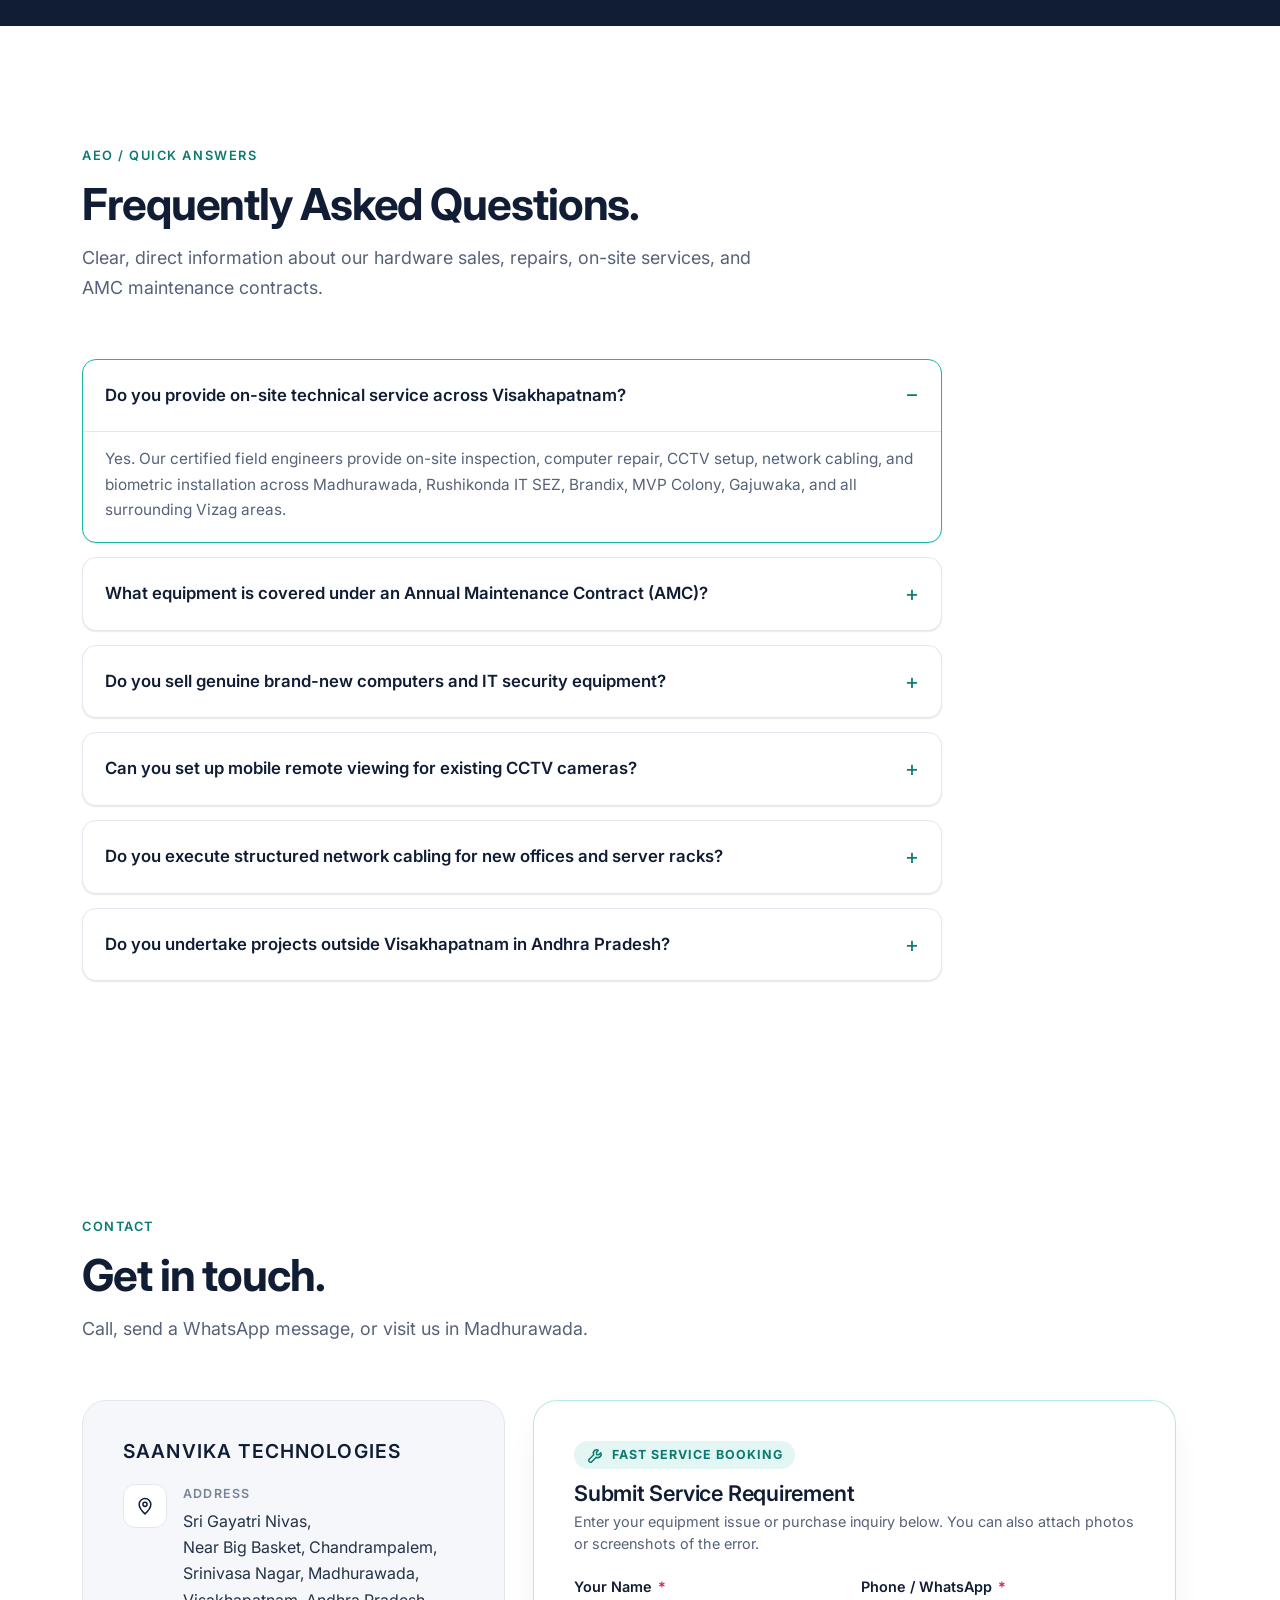
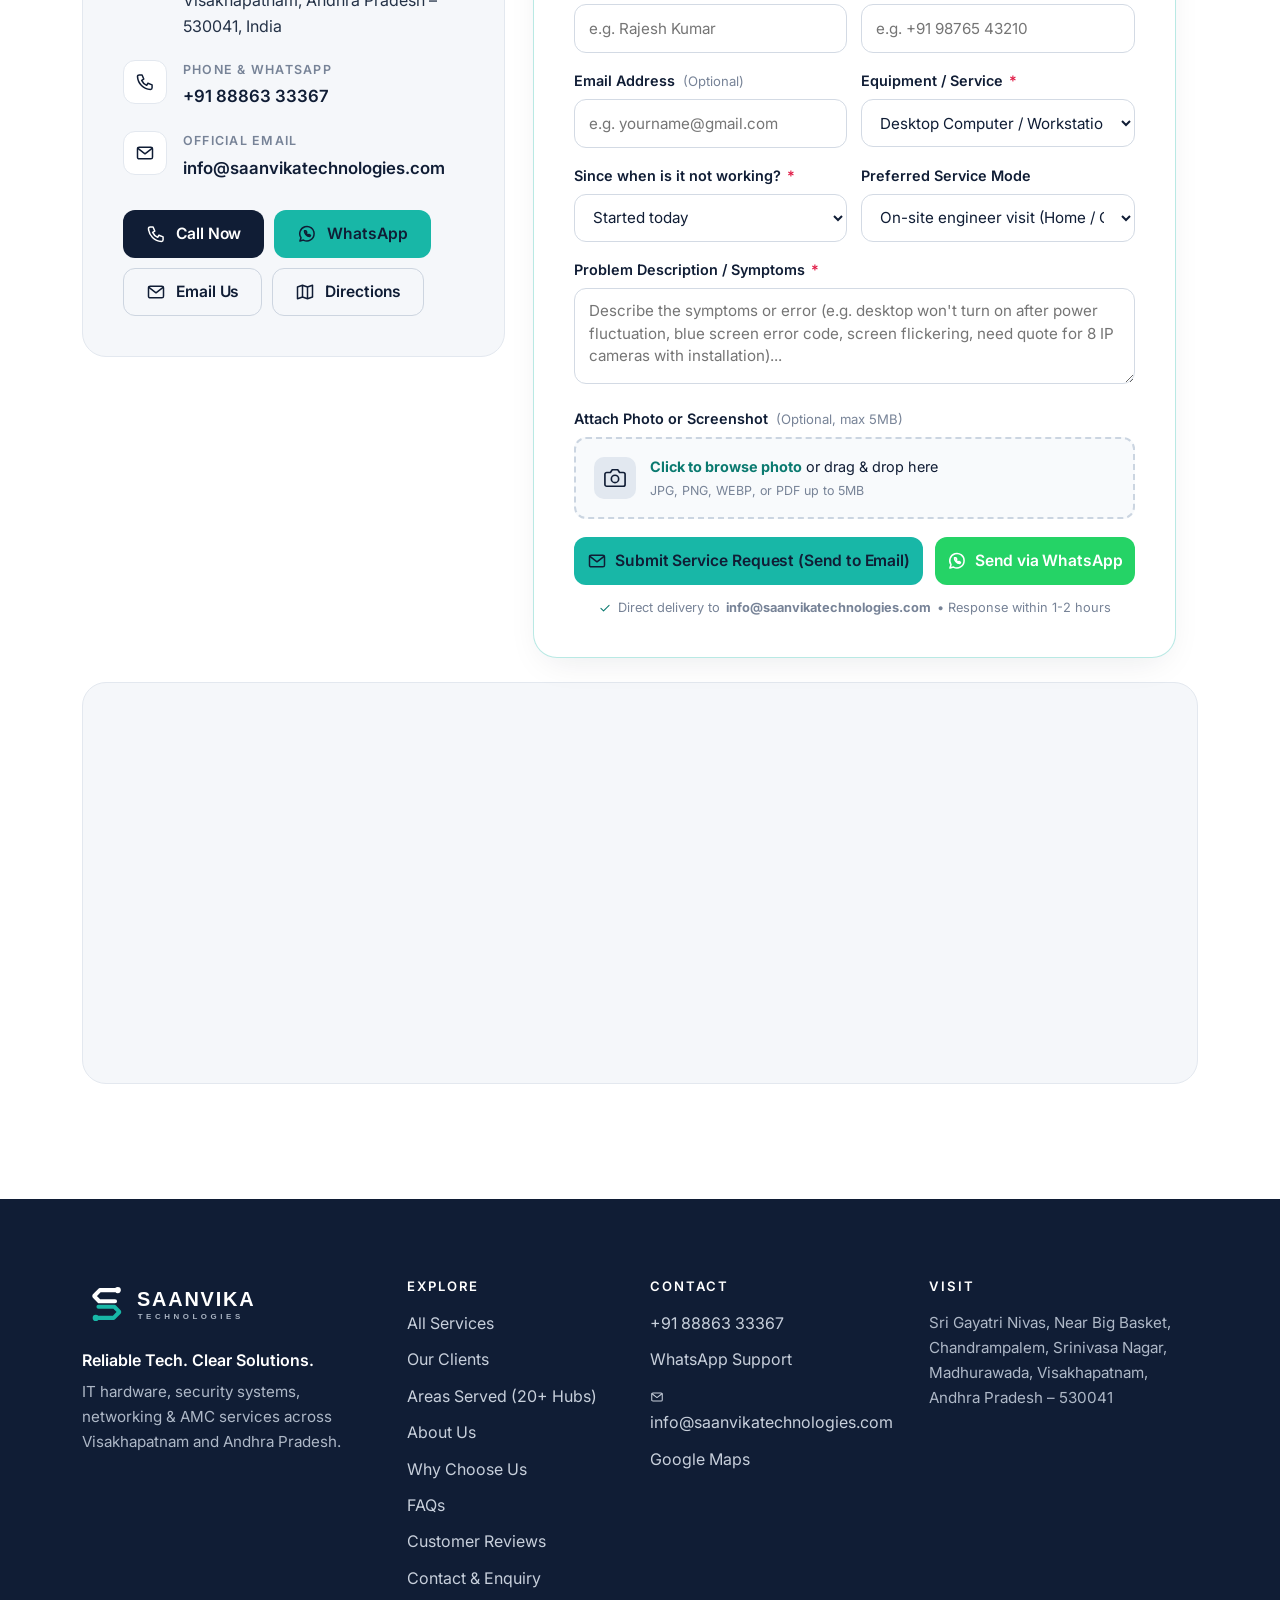
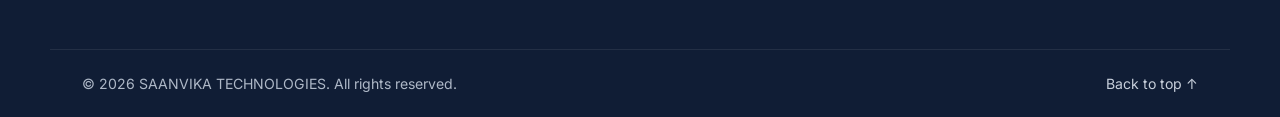
==== commit 3e3e3904: "Add customer requirement form with photo upload, Google Apps Script integration & display email acro" ====
--- a/index.html
+++ b/index.html
@@ -50,6 +50,7 @@
         "logo": "https://www.saanvikatechnologies.com/assets/img/apple-touch-icon.png",
         "image": "https://www.saanvikatechnologies.com/assets/img/og-image.png",
         "telephone": "+91-8886333367",
+        "email": "info@saanvikatechnologies.com",
         "hasMap": "https://maps.app.goo.gl/uBvAg1Kp8fdG1vbHA",
         "address": {
           "@type": "PostalAddress",
@@ -221,6 +222,8 @@
       <symbol id="i-external" viewBox="0 0 24 24"><path d="M14 4h6v6M20 4l-9 9M18 14v5a1 1 0 0 1-1 1H5a1 1 0 0 1-1-1V7a1 1 0 0 1 1-1h5"/></symbol>
       <symbol id="i-quote" viewBox="0 0 24 24"><path d="M9.5 7H6a2 2 0 0 0-2 2v3.5h4.5V16A2.5 2.5 0 0 1 6 18.5M20 7h-3.5a2 2 0 0 0-2 2v3.5H19V16a2.5 2.5 0 0 1-2.5 2.5"/></symbol>
       <symbol id="i-check" viewBox="0 0 24 24"><path d="m5 12.5 4.5 4.5L19 7.5"/></symbol>
+      <symbol id="i-camera" viewBox="0 0 24 24"><path d="M23 19a2 2 0 0 1-2 2H3a2 2 0 0 1-2-2V8a2 2 0 0 1 2-2h4l2-3h6l2 3h4a2 2 0 0 1 2 2z"/><circle cx="12" cy="13" r="4"/></symbol>
+      <symbol id="i-upload" viewBox="0 0 24 24"><path d="M21 15v4a2 2 0 0 1-2 2H5a2 2 0 0 1-2-2v-4M17 8l-5-5-5 5M12 3v12"/></symbol>
     </defs>
   </svg>
 
@@ -269,6 +272,7 @@
       <div class="mobile-menu-actions">
         <a class="btn btn-dark btn-block" data-tel href="tel:+918886333367"><svg class="ic" aria-hidden="true"><use href="#i-phone"/></svg>Call +91 88863 33367</a>
         <a class="btn btn-primary btn-block" data-wa href="https://wa.me/918886333367" target="_blank" rel="noopener"><svg class="ic" aria-hidden="true"><use href="#i-whatsapp"/></svg>WhatsApp Us</a>
+        <a class="btn btn-ghost btn-block" href="mailto:info@saanvikatechnologies.com"><svg class="ic" aria-hidden="true"><use href="#i-mail"/></svg>info@saanvikatechnologies.com</a>
       </div>
     </div>
   </header>
@@ -807,9 +811,9 @@
                 <span class="c-ic"><svg class="ic" aria-hidden="true"><use href="#i-phone"/></svg></span>
                 <div><span class="c-label">Phone &amp; WhatsApp</span><a data-tel href="tel:+918886333367">+91 88863 33367</a></div>
               </li>
-              <li id="contact-email" hidden>
+              <li id="contact-email">
                 <span class="c-ic"><svg class="ic" aria-hidden="true"><use href="#i-mail"/></svg></span>
-                <div><span class="c-label">Email</span><a href="#"></a></div>
+                <div><span class="c-label">Official Email</span><a href="mailto:info@saanvikatechnologies.com">info@saanvikatechnologies.com</a></div>
               </li>
               <li id="contact-hours" hidden>
                 <span class="c-ic"><svg class="ic" aria-hidden="true"><use href="#i-clock"/></svg></span>
@@ -819,39 +823,128 @@
             <div class="contact-actions">
               <a class="btn btn-dark" data-tel href="tel:+918886333367"><svg class="ic" aria-hidden="true"><use href="#i-phone"/></svg>Call Now</a>
               <a class="btn btn-primary" data-wa href="https://wa.me/918886333367" target="_blank" rel="noopener"><svg class="ic" aria-hidden="true"><use href="#i-whatsapp"/></svg>WhatsApp</a>
-              <a class="btn btn-ghost" data-maps href="https://maps.app.goo.gl/uBvAg1Kp8fdG1vbHA?g_st=aw" target="_blank" rel="noopener"><svg class="ic" aria-hidden="true"><use href="#i-map"/></svg>Get Directions</a>
-            </div>
-          </div>
-
+              <a class="btn btn-ghost" href="mailto:info@saanvikatechnologies.com"><svg class="ic" aria-hidden="true"><use href="#i-mail"/></svg>Email Us</a>
+              <a class="btn btn-ghost" data-maps href="https://maps.app.goo.gl/uBvAg1Kp8fdG1vbHA?g_st=aw" target="_blank" rel="noopener"><svg class="ic" aria-hidden="true"><use href="#i-map"/></svg>Directions</a>
+            </div>
+          </div>
+
+          <!-- Customer Service Requirement Form -->
           <form class="enquiry" id="enquiry-form" novalidate>
-            <h3>Send an enquiry</h3>
-            <p class="form-note">Your message opens in WhatsApp, ready to send. Nothing is stored on this website.</p>
+            <div class="form-badge"><svg class="ic" aria-hidden="true"><use href="#i-repair"/></svg> Fast Service Booking</div>
+            <h3>Submit Service Requirement</h3>
+            <p class="form-note">Enter your equipment issue or purchase inquiry below. You can also attach photos or screenshots of the error.</p>
+
+            <div class="form-row">
+              <div class="field">
+                <label for="f-name">Your Name <span class="req">*</span></label>
+                <input id="f-name" name="name" type="text" autocomplete="name" required maxlength="80" placeholder="e.g. Rajesh Kumar">
+              </div>
+              <div class="field">
+                <label for="f-phone">Phone / WhatsApp <span class="req">*</span></label>
+                <input id="f-phone" name="phone" type="tel" autocomplete="tel" required maxlength="20" placeholder="e.g. +91 98765 43210">
+              </div>
+            </div>
+
+            <div class="form-row">
+              <div class="field">
+                <label for="f-email">Email Address <span class="opt">(Optional)</span></label>
+                <input id="f-email" name="email" type="email" autocomplete="email" maxlength="100" placeholder="e.g. yourname@gmail.com">
+              </div>
+              <div class="field">
+                <label for="f-device">Equipment / Service <span class="req">*</span></label>
+                <select id="f-device" name="device">
+                  <option value="Desktop Computer">Desktop Computer / Workstation</option>
+                  <option value="Laptop / MacBook">Laptop / MacBook (Repair / Screen / Battery)</option>
+                  <option value="CCTV Surveillance">CCTV &amp; Security Surveillance</option>
+                  <option value="Biometrics & Access Control">Biometrics, Time-Attendance &amp; Access Control</option>
+                  <option value="Networking & Wi-Fi">Office Networking, Wi-Fi 6 &amp; Cabling</option>
+                  <option value="Intranet & Storage">Intranet Setup, Local Server &amp; Storage</option>
+                  <option value="Intercom & EPABX">Intercom &amp; EPABX Telecom Systems</option>
+                  <option value="Printer & Peripherals">Printers, Scanners &amp; Cartridge Refill</option>
+                  <option value="Firewall, Rack & UPS">Firewall, Server Rack &amp; Online UPS</option>
+                  <option value="IT AMC Contract">Annual Maintenance Contract (IT AMC)</option>
+                  <option value="Other IT Requirement">Other Hardware / Technical Requirement</option>
+                </select>
+              </div>
+            </div>
+
+            <div class="form-row">
+              <div class="field">
+                <label for="f-timeframe">Since when is it not working? <span class="req">*</span></label>
+                <select id="f-timeframe" name="timeframe">
+                  <option value="Started today">Started today</option>
+                  <option value="2 to 3 days ago">2 to 3 days ago</option>
+                  <option value="About 1 week ago">About 1 week ago</option>
+                  <option value="More than 2 weeks">More than 2 weeks ago</option>
+                  <option value="Intermittent issue (comes & goes)">Intermittent issue (comes &amp; goes)</option>
+                  <option value="Not broken - Need new installation/sales quote">Not broken &ndash; Need new purchase / installation</option>
+                </select>
+              </div>
+              <div class="field">
+                <label for="f-mode">Preferred Service Mode</label>
+                <select id="f-mode" name="serviceMode">
+                  <option value="On-site visit at my home / office">On-site engineer visit (Home / Office)</option>
+                  <option value="Carry-in to Madhurawada service center">Carry-in to Madhurawada service center</option>
+                  <option value="Remote diagnostic assistance">Remote diagnostic assistance</option>
+                </select>
+              </div>
+            </div>
+
             <div class="field">
-              <label for="f-name">Your name</label>
-              <input id="f-name" name="name" type="text" autocomplete="name" required maxlength="80">
-            </div>
-            <div class="field">
-              <label for="f-device">Device</label>
-              <select id="f-device" name="device">
-                <option value="Laptop">Laptop (Sales / Repair)</option>
-                <option value="Desktop computer">Desktop Computer / Workstation</option>
-                <option value="CCTV surveillance">CCTV &amp; Surveillance System</option>
-                <option value="Biometrics & Access Control">Biometrics &amp; Access Control / EM Lock</option>
-                <option value="Networking & Wi-Fi">Office Networking / Wi-Fi / Structured Cabling</option>
-                <option value="Intranet & Storage">Intranet Setup / Local Server / Data Recovery</option>
-                <option value="Intercom & EPABX">Intercom &amp; EPABX Telecom</option>
-                <option value="Printer & Peripherals">Printer / Scanner / Toner Cartridge</option>
-                <option value="Firewall & UPS">Firewall / Server Rack / Online UPS</option>
-                <option value="IT AMC Contract">Annual Maintenance Contract (IT AMC)</option>
-                <option value="Other">Other Technical Query</option>
-              </select>
-            </div>
-            <div class="field">
-              <label for="f-problem">Describe the problem</label>
-              <textarea id="f-problem" name="problem" rows="4" required maxlength="1000" placeholder="e.g. My laptop has become very slow after an update."></textarea>
-            </div>
-            <p class="form-error" id="form-error" role="alert" hidden>Please enter your name and a short description of the problem.</p>
-            <button class="btn btn-primary btn-block" type="submit"><svg class="ic" aria-hidden="true"><use href="#i-whatsapp"/></svg>Send via WhatsApp</button>
+              <label for="f-problem">Problem Description / Symptoms <span class="req">*</span></label>
+              <textarea id="f-problem" name="problem" rows="3" required maxlength="1200" placeholder="Describe the symptoms or error (e.g. desktop won't turn on after power fluctuation, blue screen error code, screen flickering, need quote for 8 IP cameras with installation)..."></textarea>
+            </div>
+
+            <!-- Image / Photo Attachment -->
+            <div class="field file-upload-field">
+              <label>Attach Photo or Screenshot <span class="opt">(Optional, max 5MB)</span></label>
+              <div class="file-drop-zone" id="file-drop-zone">
+                <input type="file" id="f-file" name="attachment" accept="image/*,.pdf" class="file-input-hidden">
+                <div class="file-drop-content">
+                  <span class="file-drop-icon"><svg class="ic" aria-hidden="true"><use href="#i-camera"/></svg></span>
+                  <div class="file-drop-text">
+                    <span class="file-drop-prompt"><strong>Click to browse photo</strong> or drag &amp; drop here</span>
+                    <span class="file-drop-hint">JPG, PNG, WEBP, or PDF up to 5MB</span>
+                  </div>
+                </div>
+              </div>
+              <!-- Preview Card -->
+              <div class="file-preview-card" id="file-preview-card" hidden>
+                <div class="file-preview-thumb-wrap">
+                  <img id="file-preview-img" src="" alt="Selected file preview" class="file-preview-img" hidden>
+                  <span id="file-preview-icon" class="file-preview-icon" hidden><svg class="ic" aria-hidden="true"><use href="#i-check"/></svg></span>
+                </div>
+                <div class="file-preview-info">
+                  <span class="file-preview-name" id="file-preview-name">filename.jpg</span>
+                  <span class="file-preview-size" id="file-preview-size">0 KB</span>
+                </div>
+                <button type="button" class="btn-remove-file" id="btn-remove-file" aria-label="Remove attached file">&times;</button>
+              </div>
+            </div>
+
+            <!-- Status Alerts -->
+            <div class="form-alert form-alert-error" id="form-error" role="alert" hidden>
+              Please enter your name, phone number, and a description of the problem.
+            </div>
+            <div class="form-alert form-alert-success" id="form-success" role="alert" hidden></div>
+
+            <!-- Action Buttons -->
+            <div class="form-actions-grid">
+              <button class="btn btn-primary btn-block btn-submit" type="submit" id="btn-submit-form">
+                <span class="btn-spinner" aria-hidden="true"></span>
+                <svg class="ic" aria-hidden="true"><use href="#i-mail"/></svg>
+                <span class="btn-text">Submit Service Request (Send to Email)</span>
+              </button>
+              <button class="btn btn-secondary btn-block btn-wa-submit" type="button" id="btn-submit-wa">
+                <svg class="ic" aria-hidden="true"><use href="#i-whatsapp"/></svg>
+                <span>Send via WhatsApp</span>
+              </button>
+            </div>
+
+            <p class="form-security-note">
+              <svg class="ic" aria-hidden="true"><use href="#i-check"/></svg>
+              Direct delivery to <strong>info@saanvikatechnologies.com</strong> &bull; Response within 1-2 hours
+            </p>
           </form>
         </div>
 
@@ -888,7 +981,8 @@
         <h3>Contact</h3>
         <ul role="list">
           <li><a data-tel href="tel:+918886333367">+91 88863 33367</a></li>
-          <li><a data-wa href="https://wa.me/918886333367" target="_blank" rel="noopener">WhatsApp</a></li>
+          <li><a data-wa href="https://wa.me/918886333367" target="_blank" rel="noopener">WhatsApp Support</a></li>
+          <li><a href="mailto:info@saanvikatechnologies.com"><svg class="ic" aria-hidden="true" style="width:14px;height:14px;display:inline-block;vertical-align:-2px;margin-right:6px;"><use href="#i-mail"/></svg>info@saanvikatechnologies.com</a></li>
           <li><a data-maps href="https://maps.app.goo.gl/uBvAg1Kp8fdG1vbHA?g_st=aw" target="_blank" rel="noopener">Google Maps</a></li>
         </ul>
       </div>
--- a/assets/css/styles.css
+++ b/assets/css/styles.css
@@ -642,7 +642,7 @@
 .reviews-card p { margin: 0; color: var(--text-2); }
 
 /* ---------- Contact ---------- */
-.contact-grid { display: grid; grid-template-columns: 1.1fr 1fr; gap: 24px; align-items: stretch; }
+.contact-grid { display: grid; grid-template-columns: 0.95fr 1.25fr; gap: 28px; align-items: start; }
 .contact-card, .enquiry {
   padding: clamp(26px, 3.5vw, 40px);
   border-radius: var(--radius-lg); border: 1px solid var(--line); background: var(--white);
@@ -658,19 +658,150 @@
 .contact-list address { color: var(--graphite); }
 .contact-actions { display: flex; flex-wrap: wrap; gap: 10px; }
 
-.enquiry h3 { font-size: 1.3rem; margin-bottom: 6px; }
-.form-note { font-size: .9rem; color: var(--text-2); margin-bottom: 22px; }
+/* Customer Service Requirement Form */
+.enquiry {
+  border: 1.5px solid rgba(24, 183, 167, 0.3);
+  box-shadow: 0 12px 36px -12px rgba(16, 29, 53, 0.1);
+  position: relative;
+}
+.form-badge {
+  display: inline-flex; align-items: center; gap: 6px;
+  font-size: .78rem; font-weight: 700; text-transform: uppercase; letter-spacing: .08em;
+  padding: 4px 12px; border-radius: 999px; background: rgba(24, 183, 167, .12); color: var(--teal-ink);
+  margin-bottom: 12px;
+}
+.enquiry h3 { font-size: 1.35rem; margin-bottom: 6px; color: var(--navy); }
+.form-note { font-size: .9rem; color: var(--text-2); margin-bottom: 20px; line-height: 1.5; }
+
+.form-row {
+  display: grid; grid-template-columns: 1fr 1fr; gap: 14px;
+}
+@media (max-width: 640px) {
+  .form-row { grid-template-columns: 1fr; gap: 0; }
+}
+
 .field { margin-bottom: 16px; }
-.field label { display: block; font-weight: 600; font-size: .92rem; color: var(--navy); margin-bottom: 6px; }
+.field label { display: block; font-weight: 600; font-size: .9rem; color: var(--navy); margin-bottom: 6px; }
+.field label .req { color: #E11D48; margin-left: 2px; }
+.field label .opt { color: var(--muted); font-weight: 400; font-size: .82rem; margin-left: 4px; }
+
 .field input, .field select, .field textarea {
-  width: 100%; min-height: 48px; padding: 12px 14px;
+  width: 100%; min-height: 48px; padding: 11px 14px;
   border: 1.5px solid #D3DAE4; border-radius: 12px; background: var(--white);
+  font-family: inherit; font-size: .95rem; color: var(--navy);
   transition: border-color .2s, box-shadow .2s;
 }
-.field textarea { resize: vertical; min-height: 112px; }
-.field input:focus, .field select:focus, .field textarea:focus { outline: none; border-color: var(--teal); box-shadow: 0 0 0 4px rgba(24, 183, 167, .18); }
+.field select { cursor: pointer; }
+.field textarea { resize: vertical; min-height: 96px; line-height: 1.5; }
+.field input:focus, .field select:focus, .field textarea:focus {
+  outline: none; border-color: var(--teal); box-shadow: 0 0 0 4px rgba(24, 183, 167, .18);
+}
 .field [aria-invalid="true"] { border-color: #C2410C; }
-.form-error { color: #B42318; font-size: .9rem; font-weight: 500; }
+
+/* File drop zone & preview */
+.file-upload-field { margin-bottom: 18px; }
+.file-drop-zone {
+  position: relative; border: 2px dashed #CBD5E1; border-radius: 12px;
+  padding: 16px 18px; background: #F8FAFC; cursor: pointer;
+  transition: border-color .2s, background-color .2s; display: block;
+}
+.file-drop-zone:hover, .file-drop-zone.dragover {
+  border-color: var(--teal); background: rgba(24, 183, 167, .05);
+}
+.file-input-hidden {
+  position: absolute; top: 0; left: 0; width: 100%; height: 100%;
+  opacity: 0; cursor: pointer;
+}
+.file-drop-content {
+  display: flex; align-items: center; gap: 14px;
+}
+.file-drop-icon {
+  display: grid; place-items: center; width: 42px; height: 42px;
+  border-radius: 10px; background: #E2E8F0; color: var(--navy); flex: none;
+}
+.file-drop-icon .ic { width: 22px; height: 22px; }
+.file-drop-text { text-align: left; }
+.file-drop-prompt { display: block; font-size: .9rem; color: var(--navy); }
+.file-drop-prompt strong { color: var(--teal-ink); }
+.file-drop-hint { display: block; font-size: .78rem; color: var(--muted); margin-top: 2px; }
+
+/* File Preview */
+.file-preview-card {
+  display: flex; align-items: center; gap: 12px;
+  padding: 10px 14px; border-radius: 12px; border: 1.5px solid #E2E8F0;
+  background: var(--white); margin-top: 10px;
+}
+.file-preview-thumb-wrap {
+  width: 48px; height: 48px; border-radius: 8px; overflow: hidden;
+  background: #F1F5F9; display: grid; place-items: center; flex: none;
+  border: 1px solid #E2E8F0;
+}
+.file-preview-img { width: 100%; height: 100%; object-fit: cover; display: block; }
+.file-preview-icon { color: var(--teal-ink); display: grid; place-items: center; }
+.file-preview-info { flex: 1; min-width: 0; }
+.file-preview-name {
+  display: block; font-size: .88rem; font-weight: 600; color: var(--navy);
+  white-space: nowrap; overflow: hidden; text-overflow: ellipsis;
+}
+.file-preview-size { display: block; font-size: .76rem; color: var(--muted); margin-top: 2px; }
+.btn-remove-file {
+  background: #F1F5F9; border: none; width: 28px; height: 28px;
+  border-radius: 50%; font-size: 1.2rem; line-height: 1; color: #64748B;
+  cursor: pointer; display: grid; place-items: center; transition: background .2s, color .2s;
+  flex: none;
+}
+.btn-remove-file:hover { background: #FEE2E2; color: #DC2626; }
+
+/* Form Alerts */
+.form-alert {
+  padding: 12px 16px; border-radius: 10px; font-size: .9rem;
+  margin-block: 14px; line-height: 1.5;
+}
+.form-alert-error {
+  background: #FEF2F2; border: 1.5px solid #FCA5A5; color: #991B1B; font-weight: 500;
+}
+.form-alert-success {
+  background: #F0FDF4; border: 1.5px solid #86EFAC; color: #166534; font-weight: 500;
+}
+.form-alert-success h4 {
+  margin: 0 0 4px; font-size: 1rem; color: #14532D; display: flex; align-items: center; gap: 6px;
+}
+.form-alert-success p { margin: 0; font-size: .9rem; }
+
+/* Action Buttons */
+.form-actions-grid {
+  display: grid; grid-template-columns: 1.3fr 1fr; gap: 12px;
+  margin-top: 18px; margin-bottom: 14px;
+}
+@media (max-width: 580px) {
+  .form-actions-grid { grid-template-columns: 1fr; }
+}
+
+.btn-submit {
+  position: relative; display: inline-flex; align-items: center; justify-content: center; gap: 8px;
+}
+.btn-submit .btn-spinner {
+  display: none; width: 18px; height: 18px;
+  border: 2.5px solid rgba(255, 255, 255, .3); border-top-color: #FFFFFF;
+  border-radius: 50%; animation: btn-spin .6s linear infinite; flex: none;
+}
+.btn-submit.loading .btn-spinner { display: inline-block; }
+.btn-submit.loading .ic { display: none; }
+@keyframes btn-spin { to { transform: rotate(360deg); } }
+
+.btn-wa-submit {
+  background: #25D366; color: #FFFFFF; border: none;
+  display: inline-flex; align-items: center; justify-content: center; gap: 8px;
+  font-weight: 600;
+}
+.btn-wa-submit:hover { background: #20BA5A; color: #FFFFFF; }
+
+.form-security-note {
+  display: flex; align-items: center; justify-content: center; gap: 6px;
+  font-size: .8rem; color: var(--muted); text-align: center; margin: 0;
+  line-height: 1.4;
+}
+.form-security-note .ic { width: 14px; height: 14px; color: var(--teal-ink); flex: none; }
 
 .map-wrap { margin-top: 24px; border-radius: var(--radius-lg); overflow: hidden; border: 1px solid var(--line); background: var(--soft); }
 .map-wrap iframe { display: block; width: 100%; height: clamp(280px, 38vw, 400px); border: 0; }
